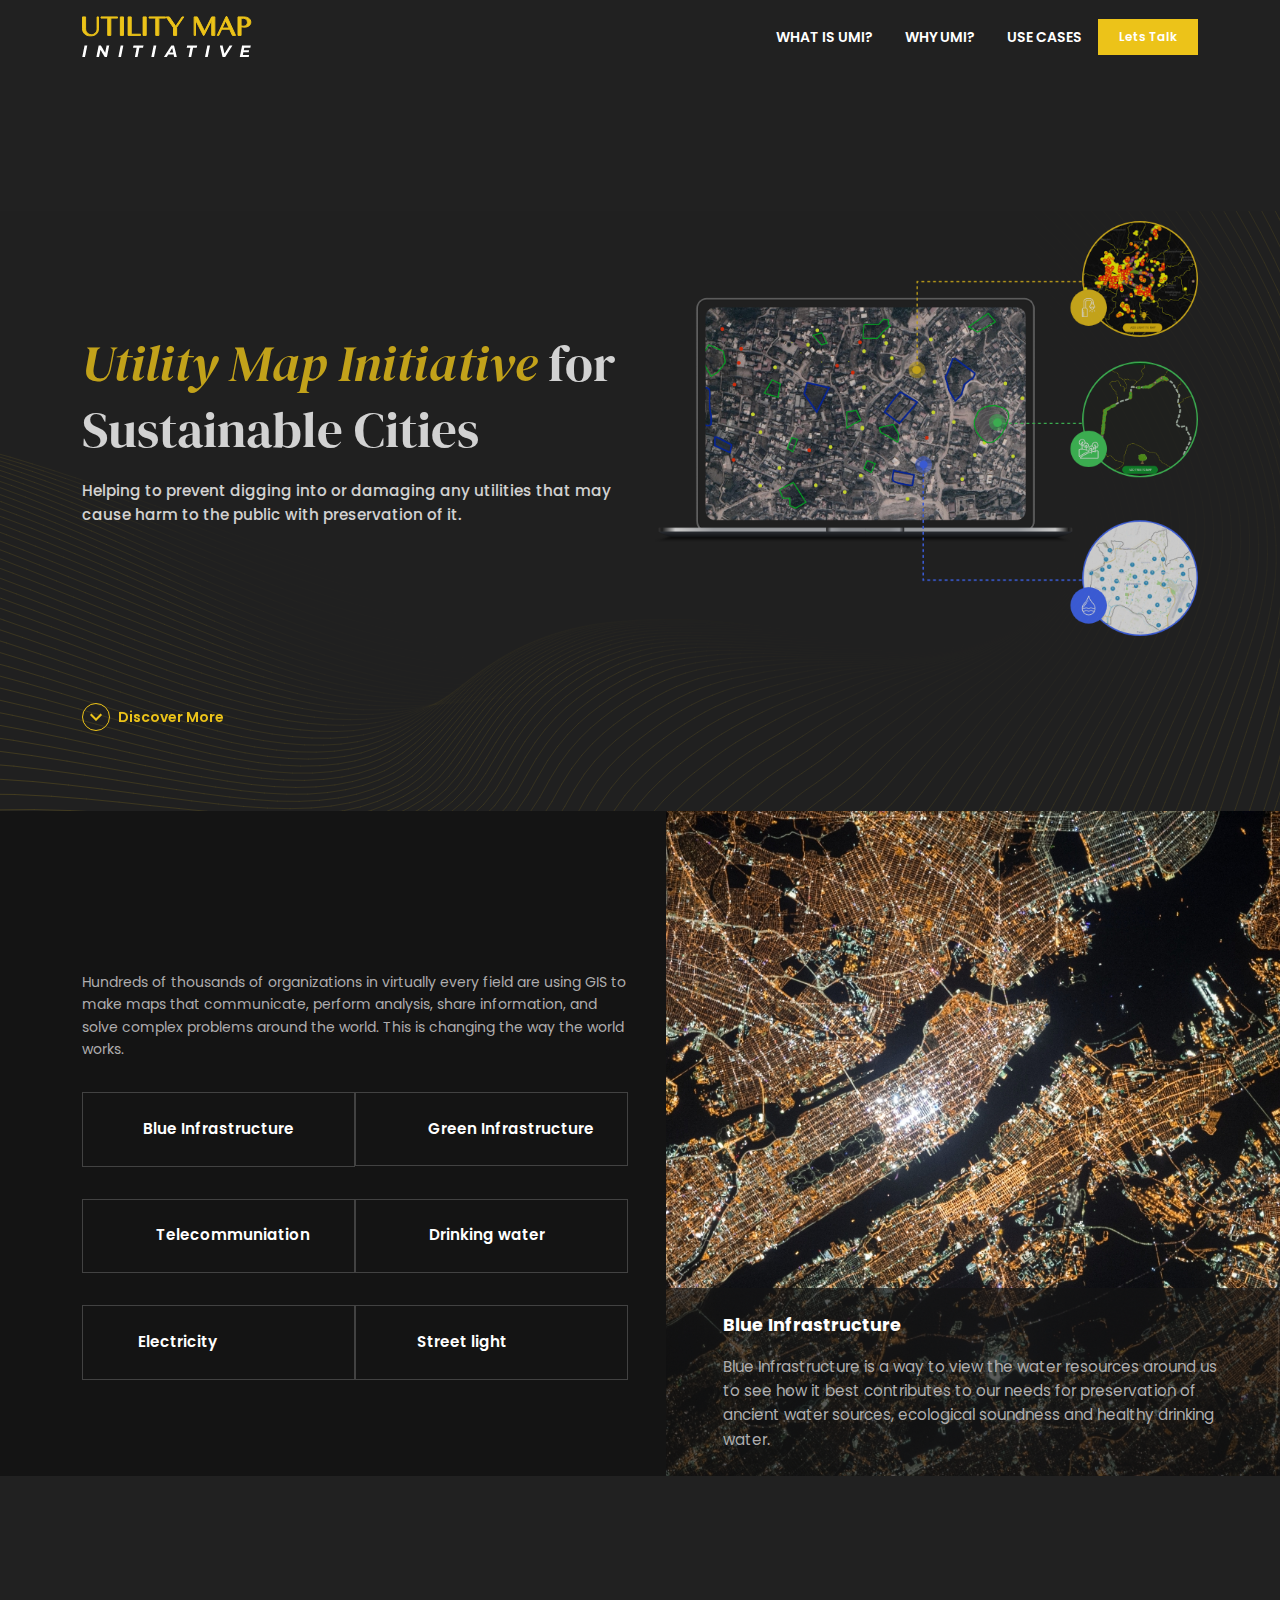
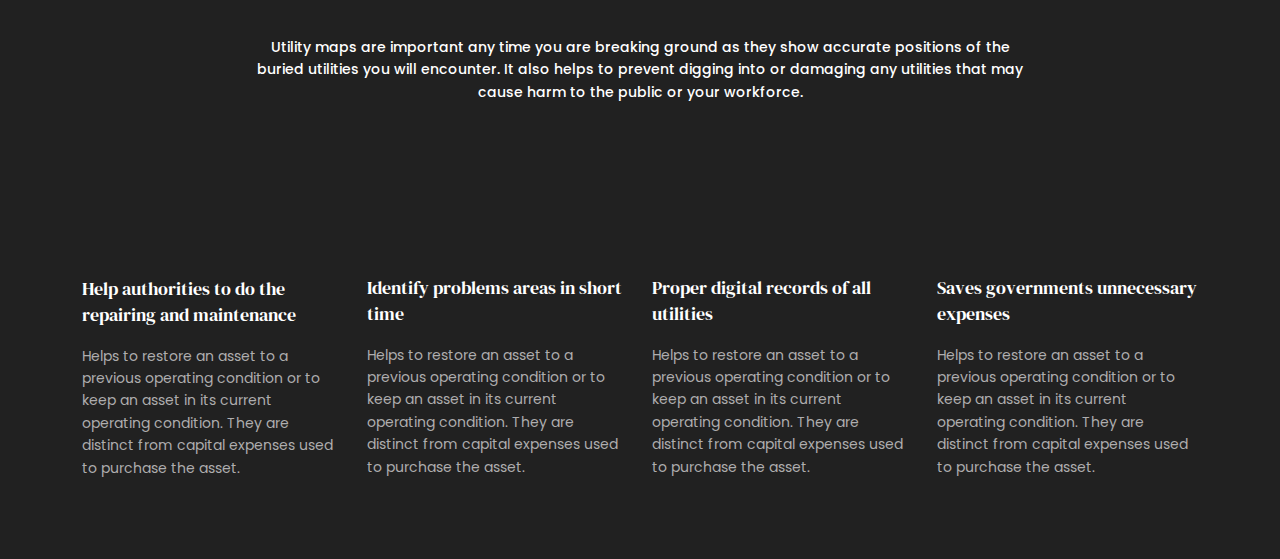
==== index.html @ b9b9dee6 "initial page" ====
<!doctype html>
<html lang="en">

<head>
    <meta charset="utf-8">
    <meta name="viewport" content="width=device-width, initial-scale=1, shrink-to-fit=no">
    <meta name="color-scheme" content="dark light">

    <!-- SOCIAL MEDIA META -->
    <meta property="og:description"
        content="Utility map is a platform for remote supervision and monitoring that helps improve quality and reduce risk on construction, humanitarian, and development projects ">
    <meta property="og:image" content="preview.html">
    <meta property="og:site_name" content="Utility map is a platform for remote supervision and monitoring">
    <meta property="og:title" content="Utility map is a platform for remote supervision and monitoring">
    <meta property="og:type" content="website">
    <meta property="og:url" content="http://utilitymap.com.np">

    <!-- TWITTER META -->
    <meta name="twitter:card" content="summary">
    <meta name="twitter:site" content="@Utility map is a platform for remote supervision and monitoring">
    <meta name="twitter:creator" content="@Utility map is a platform for remote supervision and monitoring">
    <meta name="twitter:title" content="Utility map is a platform for remote supervision and monitoring">
    <meta name="twitter:description" content="Utility map is a platform for remote supervision and monitoring">
    <meta name="twitter:image" content="preview.html">

    <!--title-->
    <title>Utility Map</title>

    <!-- faveicon start   -->
    <link rel="icon" type="image/png" href="img/favicon.png" sizes="32x32">

    <!-- stylesheet start -->
    <link href="https://fonts.googleapis.com/icon?family=Material+Icons" rel="stylesheet">
    <link rel="stylesheet" type="text/css" href="css/aos.css">
    <link rel="stylesheet" type="text/css" href="css/style.css">
</head>

<body class="">
    <header class="site-header">
        <div class="container">
            <div class="header-in">
                <a href="index.html" class="site-logo">
                    <img src="images/logo.png" alt="logo" />
                </a>
                <div class="header-right">
                    <div class="main-navigation">
                        <ul>
                            <li>
                                <a href="#utility-banner">What is UMI?</a>
                            </li>
                            <li>
                                <a href="#whatis-utility">Why UMI?</a>
                            </li>
                            <li>
                                <a href="#">Use Cases</a>
                            </li>
                        </ul>
                    </div>
                    <button class="common-button is-bg" role="button">Lets talk</button>
                </div>
            </div>
        </div>
    </header>
    <main>
        <section class="utility-banner" id="utility-banner">
            <div class="container">
                <div class="banner-wrapper">
                    <div class="row is-flex is-stretch is-align-center banner-inner">
                        <div class="naxa-lg-6">
                            <div class="banner-content">
                                <h1 data-aos="fade-up" data-aos-duration="3000"><span class="is-italic"> Utility Map
                                        Initiative </span>
                                    for Sustainable Cities</h1>
                                <p>Helping to prevent digging into or damaging any utilities that may cause harm to the
                                    public
                                    with preservation of it.</p>

                            </div>
                        </div>
                        <div class="naxa-lg-6">
                            <figure data-aos="fade-down" data-aos-duration="3000">
                                <img src="images/banner.png" alt="" />
                            </figure>
                        </div>
                    </div>
                    <a href="#" class="scroll-link is-flex is-start is-align-center">
                        <i class="material-icons is-flex is-center is-align-center">expand_more</i> <span>discover
                            more</span>
                    </a>
                </div>
                <div class="pattern">
                    <img src="images/patterns.svg" alt="" />
                </div>

            </div>
        </section>
        <section class="whatis-utility is-dark" id="whatis-utility">
            <div class="container">
                <div class="row">
                    <div class="naxa-lg-6">
                        <div class="whatis-content">
                            <div class="is-title mb-15">
                                <h2 data-aos="fade-up" data-aos-duration="3000">What is <span class="is-italic">Utility
                                        Map Initiative?</span></h2>
                            </div>
                            <p class="mb-15">Hundreds of thousands of organizations in virtually every field are using
                                GIS to make
                                maps
                                that communicate, perform analysis, share information, and solve complex problems around
                                the
                                world. This is changing the way the world works.</p>
                            <div class="row no-gutter">
                                <div class="naxa-md-6">
                                    <div class="whatis-summary mt-15">
                                        <a class="summary-card is-flex is-start is-align-center" href="">
                                            <div class="is-icon " data-aos="fade-right" data-aos-duration="1200">
                                                <svg id="_013---Water" data-name="013---Water"
                                                    xmlns="http://www.w3.org/2000/svg" width="28.105" height="40.226"
                                                    viewBox="0 0 28.105 40.226">
                                                    <path id="Shape"
                                                        d="M1.052,32.322a.644.644,0,0,0,.034.076,14.221,14.221,0,0,0,5.145,6.375,14.012,14.012,0,0,0,7.826,2.45h.028a14.012,14.012,0,0,0,7.825-2.449,14.23,14.23,0,0,0,5.124-6.323.659.659,0,0,0,.088-.2,14.179,14.179,0,0,0,.975-6.133.614.614,0,0,0,0-.093,13.841,13.841,0,0,0-.342-2.247,16.928,16.928,0,0,0-4.1-7.111c-.32-.375-.645-.748-.969-1.12a38.574,38.574,0,0,1-4.224-5.483,33.437,33.437,0,0,1-3.406-8.327,1.021,1.021,0,0,0-1.964,0,33.437,33.437,0,0,1-3.4,8.323,38.585,38.585,0,0,1-4.224,5.483q-.487.56-.97,1.121a16.949,16.949,0,0,0-4.1,7.111,13.77,13.77,0,0,0-.343,2.279v.019a14.181,14.181,0,0,0,1,6.246Zm.314-4.992a4.175,4.175,0,0,0,5.77,0,2.846,2.846,0,0,1,4.065,0,4.167,4.167,0,0,0,5.766,0,2.847,2.847,0,0,1,4.065,0,4.168,4.168,0,0,0,5.749.017,12.867,12.867,0,0,1-.872,4.341,2.769,2.769,0,0,1-2,.821,2.82,2.82,0,0,1-2.036-.855,4.167,4.167,0,0,0-5.766,0,2.847,2.847,0,0,1-4.065,0,4.166,4.166,0,0,0-5.766,0,2.847,2.847,0,0,1-4.059.008,12.865,12.865,0,0,1-.862-4.333Zm19.789,10.34a12.659,12.659,0,0,1-7.07,2.212h-.014a12.632,12.632,0,0,1-7.085-2.217A12.828,12.828,0,0,1,3.263,33.74a4.258,4.258,0,0,0,.987.11,4.142,4.142,0,0,0,2.883-1.158,2.846,2.846,0,0,1,4.065,0,4.167,4.167,0,0,0,5.766,0,2.847,2.847,0,0,1,4.065,0,4.142,4.142,0,0,0,2.885,1.158,4.354,4.354,0,0,0,.961-.1,12.84,12.84,0,0,1-3.719,3.923ZM5.509,17.538c.318-.371.641-.741.963-1.112a39.674,39.674,0,0,0,4.368-5.68,33.687,33.687,0,0,0,3.231-7.564A33.7,33.7,0,0,0,17.3,10.747a39.554,39.554,0,0,0,4.367,5.68q.483.555.963,1.112a15.8,15.8,0,0,1,3.813,6.552,12.559,12.559,0,0,1,.268,1.634,7.464,7.464,0,0,0-.773.57,2.849,2.849,0,0,1-4.066,0,4.167,4.167,0,0,0-5.766,0,2.847,2.847,0,0,1-4.065,0,4.166,4.166,0,0,0-5.766,0,2.854,2.854,0,0,1-4.072,0,7.345,7.345,0,0,0-.786-.58,12.508,12.508,0,0,1,.268-1.622,15.881,15.881,0,0,1,3.82-6.554Z"
                                                        transform="translate(-0.02 -0.998)" fill="" />
                                                    <path id="Shape-2" data-name="Shape"
                                                        d="M4.955,31.684a.66.66,0,0,0,.157.019.67.67,0,0,0,.651-.514c.461-1.919,1.538-3.445,3.244-5.43.313-.367.627-.727.949-1.1l.077-.09c.787-.909,1.6-1.85,2.391-2.828a.67.67,0,1,0-1.043-.842C10.6,21.862,9.8,22.794,9.019,23.7l-.076.087c-.324.371-.64.737-.956,1.1-1.838,2.145-3,3.811-3.528,5.992a.67.67,0,0,0,.5.805Z"
                                                        transform="translate(-1.477 -7.473)" fill="" />
                                                    <path id="Shape-3" data-name="Shape"
                                                        d="M17.424,17.968a.67.67,0,0,0,.927-.2q.222-.346.432-.7a.67.67,0,1,0-1.154-.681q-.2.335-.406.658A.67.67,0,0,0,17.424,17.968Z"
                                                        transform="translate(-5.655 -5.956)" fill="" />
                                                </svg>

                                            </div>
                                            <div class="flex-content">
                                                <h5>Blue Infrastructure</h5>
                                            </div>
                                        </a>
                                    </div>
                                </div>
                                <div class="naxa-md-6">
                                    <div class="whatis-summary mt-15">
                                        <a class="summary-card is-flex is-start is-align-center" href="">
                                            <div class="is-icon" data-aos="fade-right" data-aos-duration="1200">
                                                <svg id="_017---Greenbelt" data-name="017---Greenbelt"
                                                    xmlns="http://www.w3.org/2000/svg" width="40.202" height="40.16"
                                                    viewBox="0 0 40.202 40.16">
                                                    <path id="Shape"
                                                        d="M3.179,36.19A63.637,63.637,0,0,1,21.614,25.9a1.34,1.34,0,0,0,.147-2.438,35.738,35.738,0,0,0-5.359-2.11v-3.3a5.359,5.359,0,1,0-2.07-10.477,6.7,6.7,0,1,0-7.308,5.835V19.8a29.093,29.093,0,0,0-4.883.255A1.34,1.34,0,0,0,1,21.4V35.158A1.34,1.34,0,0,0,3.179,36.19ZM19.752,12.744A4.019,4.019,0,0,1,16.4,16.7V15.028l1.815-1.809a.673.673,0,1,0-.951-.951l-.864.871V12.074a.67.67,0,0,0-1.34,0v1.735l-.864-.871a.673.673,0,1,0-.951.951L15.063,15.7v1a4.019,4.019,0,1,1,4.689-3.959ZM2.335,6.715A5.359,5.359,0,1,1,12.812,8.256,5.359,5.359,0,0,0,10.6,11.2a5.064,5.064,0,0,1-2.237.824V8.329L10.18,6.521a.673.673,0,0,0-.951-.951l-.864.871V5.375a.67.67,0,0,0-1.34,0V9.12L6.16,8.249a.673.673,0,0,0-.951.951l1.815,1.809v1.018A5.359,5.359,0,0,1,2.335,6.715Zm6.029,6.7a6.7,6.7,0,0,0,2.01-.529,5.359,5.359,0,0,0,4.689,5.2v2.887a35.5,35.5,0,0,0-6.7-1.105ZM2.335,21.345a28.088,28.088,0,0,1,4.79-.228.67.67,0,0,0,1.105.054,34.164,34.164,0,0,1,6.833,1.159v1.132a.67.67,0,0,0,1.34,0v-.737a35.316,35.316,0,0,1,4.763,1.909A65.032,65.032,0,0,0,2.335,35.158Z"
                                                        transform="translate(-0.987 -0.049)" fill="" />
                                                    <path id="Shape-2" data-name="Shape"
                                                        d="M42.085,15.683a6.7,6.7,0,1,0-13.337.864,5.359,5.359,0,1,0-2.07,10.477v1.9A63.056,63.056,0,0,0,4.2,40.77a1.34,1.34,0,0,0,.851,2.378h35.7a1.34,1.34,0,0,0,1.34-1.34V27.741a1.34,1.34,0,0,0-1.4-1.34,38.8,38.8,0,0,0-4.629.456V22.382a6.7,6.7,0,0,0,6.029-6.7Zm-6.7-5.359A5.359,5.359,0,0,1,36.056,21V19.977l1.815-1.809a.673.673,0,1,0-.951-.951l-.864.871V14.343a.67.67,0,1,0-1.34,0v1.065l-.864-.871a.673.673,0,0,0-.951.951L34.717,17.3v3.691a5.064,5.064,0,0,1-2.237-.824,5.359,5.359,0,0,0-2.211-2.941,5.359,5.359,0,0,1,5.118-6.9ZM23.329,21.712a4.019,4.019,0,1,1,4.689,3.959v-1l1.815-1.809a.673.673,0,1,0-.951-.951l-.864.871V21.042a.67.67,0,0,0-1.34,0v1.065l-.864-.871a.673.673,0,1,0-.951.951L26.678,24v1.675a4.019,4.019,0,0,1-3.349-3.959Zm17.417,6.029V41.808H5.048A61.629,61.629,0,0,1,26.678,30.32v2.11a.67.67,0,1,0,1.34,0v-2.5a64.556,64.556,0,0,1,6.7-1.521v1.34a.67.67,0,1,0,1.34,0V28.223C38.294,27.9,39.935,27.794,40.745,27.741Zm-12.728.8V27.024a5.359,5.359,0,0,0,4.689-5.2,6.7,6.7,0,0,0,2.01.563v4.689A65.957,65.957,0,0,0,28.018,28.545Z"
                                                        transform="translate(-1.884 -2.988)" fill="" />
                                                </svg>

                                            </div>
                                            <div class="flex-content">
                                                <h5>Green Infrastructure</h5>
                                            </div>
                                        </a>
                                    </div>
                                </div>
                                <div class="naxa-md-6">
                                    <div class="whatis-summary mt-15">
                                        <a class="summary-card is-flex is-start is-align-center" href="">
                                            <div class="is-icon" data-aos="fade-right" data-aos-duration="1500">
                                                <svg id="tower" xmlns="http://www.w3.org/2000/svg" width="40.73"
                                                    height="40.739" viewBox="0 0 40.73 40.739">
                                                    <g id="Group_4790" data-name="Group 4790">
                                                        <g id="Group_4789" data-name="Group 4789">
                                                            <path id="Path_5161" data-name="Path 5161"
                                                                d="M35.352,40.381h-1.6L26.16,24a12.219,12.219,0,1,0-11.485,0L7.086,40.381H.731a.679.679,0,1,0,0,1.358H35.352a.679.679,0,0,0,0-1.358Zm-5.472-5.12a17.875,17.875,0,0,0-2.2-1.668h1.427Zm-3.543-7.645,1.931,4.166L22.21,29.3ZM19.6,16.606s.005-.006.007-.009,0-.008,0-.012l.808-1.743.808,1.743s0,.008,0,.012.006.008.009.013L22.5,19.337H18.334Zm-1.9-3.379a2.715,2.715,0,1,1,4.434,2.094l-.487-1.05a1.357,1.357,0,0,0-2.463,0l-.487,1.05A2.728,2.728,0,0,1,17.7,13.227Zm3.991,7.467-1.276.911-1.276-.911Zm1.66.483,1.75,3.775L21.585,22.44Zm-.634-4.6a4.073,4.073,0,1,0-4.6,0l-1.148,2.477a6.788,6.788,0,1,1,6.9,0Zm-5.238,4.6,1.768,1.263-3.517,2.512Zm2.936,2.1,3.991,2.851H16.426Zm2.657,4.209L20.417,28.57,17.76,27.483Zm2.715,4.752H15.045l5.373-2.2ZM9.556,13.227a10.861,10.861,0,1,1,16.033,9.546l-1.144-2.468a8.146,8.146,0,1,0-8.056,0l-1.144,2.468A10.885,10.885,0,0,1,9.556,13.227ZM14.5,27.616,18.624,29.3l-6.057,2.478Zm-2.77,5.977h1.427a17.875,17.875,0,0,0-2.2,1.668ZM8.582,40.381l.7-1.515a.641.641,0,0,0,.118-.092c.042-.052,4.284-5.182,7.621-5.182h6.788c3.336,0,7.578,5.13,7.621,5.182a.641.641,0,0,0,.118.092l.7,1.515Z"
                                                                transform="translate(-0.052 -1)" fill="" />
                                                            <path id="Path_5162" data-name="Path 5162"
                                                                d="M472.1,496.037h-2.037a.679.679,0,0,0,0,1.358H472.1a.679.679,0,0,0,0-1.358Z"
                                                                transform="translate(-432.05 -456.656)" fill="" />
                                                        </g>
                                                    </g>
                                                </svg>

                                            </div>
                                            <div class="flex-content">
                                                <h5>Telecommuniation</h5>
                                            </div>
                                        </a>
                                    </div>
                                </div>
                                <div class="naxa-md-6">
                                    <div class="whatis-summary mt-15">
                                        <a class="summary-card is-flex is-start is-align-center" href="">
                                            <div class="is-icon " data-aos="fade-right" data-aos-duration="1500">
                                                <svg id="Group_4787" data-name="Group 4787"
                                                    xmlns="http://www.w3.org/2000/svg" width="40.738" height="40.729"
                                                    viewBox="0 0 40.738 40.729">
                                                    <g id="Page-1" transform="translate(0 0)">
                                                        <g id="_033---Pump" data-name="033---Pump">
                                                            <path id="Shape"
                                                                d="M42.364,33.432A1.378,1.378,0,0,0,42,34.467l.329,4.036c.343,4.2.343,4.2.512,6.314l.422,5.262a1.348,1.348,0,0,0,1.358,1.251H51.6a1.346,1.346,0,0,0,1.358-1.249l.294-3.641c.358-4.444.679-8.453.969-11.982A1.363,1.363,0,0,0,52.861,33h-9.5a1.358,1.358,0,0,0-.993.432ZM51.6,49.973H44.615l-.422-5.263c-.059-.739-.1-1.222-.136-1.712.176.015.352.029.53.029a6.763,6.763,0,0,0,1.3-.127,9.007,9.007,0,0,0,2.32-.915,5.077,5.077,0,0,1,2.733-.822,3.526,3.526,0,0,1,1.339.432q-.183,2.277-.382,4.737Zm1.264-15.615q-.221,2.707-.47,5.793a4.847,4.847,0,0,0-1.311-.339,6.129,6.129,0,0,0-3.492.961,7.845,7.845,0,0,1-1.969.793,5.28,5.28,0,0,1-1.678.058c-.058-.722-.136-1.694-.263-3.232l-.322-4.033Z"
                                                                transform="translate(-13.484 -10.602)" fill="" />
                                                            <path id="Shape-2" data-name="Shape"
                                                                d="M2.056,10.866A12.316,12.316,0,0,0,9.09,9.073c.606-.407,1.169-.864,1.629-1.233a15.28,15.28,0,0,1,1.6-1.2,6.626,6.626,0,0,1,1.26-.6V8.829H11.541A2.037,2.037,0,0,0,9.5,10.866V16.3a2.037,2.037,0,0,0,2.037,2.037V33.27h-.679A4.758,4.758,0,0,0,6.11,38.022V38.7a2.037,2.037,0,0,0,2.037,2.037H24.441A2.037,2.037,0,0,0,26.478,38.7v-.679a4.758,4.758,0,0,0-4.752-4.752h-.679V18.334a2.027,2.027,0,0,0,1.507-.679H31.23v1.358a2.037,2.037,0,0,0,2.037,2.037h3.395A2.037,2.037,0,0,0,38.7,19.013v-.679a8.156,8.156,0,0,0-8.147-8.147H22.958a2.037,2.037,0,0,0-1.912-1.358H19.01V5.413a3.36,3.36,0,0,0,.651-1.744c0-.016.013-.028.015-.044a1.67,1.67,0,0,0,.013-.212V3.384a1.356,1.356,0,0,0-.007-.149.594.594,0,0,0-.02-.1A3.374,3.374,0,0,0,13.28,1.874a11.154,11.154,0,0,0-3.118,1.312,19.445,19.445,0,0,0-2.016,1.49c-.475.383-.9.724-1.339,1.024A8.764,8.764,0,0,1,2.017,6.792a2.037,2.037,0,1,0,.039,4.073ZM25.12,38.022V38.7a.679.679,0,0,1-.679.679H8.147a.679.679,0,0,1-.679-.679v-.679a3.4,3.4,0,0,1,3.395-3.395H21.725A3.4,3.4,0,0,1,25.12,38.022ZM19.688,33.27H12.9V18.334h6.789ZM37.34,18.334v.679a.679.679,0,0,1-.679.679H33.267a.679.679,0,0,1-.679-.679V17.655A1.358,1.358,0,0,0,31.23,16.3H23.083V11.544h7.468A6.8,6.8,0,0,1,37.34,18.334ZM21.725,10.866V16.3a.679.679,0,0,1-.679.679h-9.5a.679.679,0,0,1-.679-.679V10.866a.679.679,0,0,1,.679-.679h9.5A.679.679,0,0,1,21.725,10.866ZM14.936,8.829V6.5a3.346,3.346,0,0,0,2.716,0V8.829Zm1.358-7.468a2.037,2.037,0,0,1,2.037,2.022v.026a2.037,2.037,0,1,1-2.037-2.048ZM1.552,8.354a.67.67,0,0,1,.479-.2A10,10,0,0,0,7.572,6.823c.484-.329.934-.69,1.479-1.132a17.909,17.909,0,0,1,1.825-1.351A9.532,9.532,0,0,1,12.9,3.4a3.378,3.378,0,0,0,.278,1.339,8,8,0,0,0-1.58.752,16.3,16.3,0,0,0-1.739,1.3c-.454.368-.97.784-1.529,1.161a11.065,11.065,0,0,1-6.293,1.56.679.679,0,0,1-.485-1.154Z"
                                                                transform="translate(0 -0.009)" fill="" />
                                                            <path id="Shape-3" data-name="Shape"
                                                                d="M21.679,31.716a.679.679,0,0,0,.679-.679V29.679a.679.679,0,0,0-1.358,0v1.358A.679.679,0,0,0,21.679,31.716Z"
                                                                transform="translate(-6.743 -9.318)" fill="" />
                                                            <path id="Shape-4" data-name="Shape"
                                                                d="M21.679,43.147a.679.679,0,0,0,.679-.679V35.679a.679.679,0,0,0-1.358,0v6.789A.679.679,0,0,0,21.679,43.147Z"
                                                                transform="translate(-6.743 -11.244)" fill="" />
                                                        </g>
                                                    </g>
                                                </svg>

                                            </div>
                                            <div class="flex-content">
                                                <h5>Drinking water</h5>
                                            </div>
                                        </a>
                                    </div>
                                </div>
                                <div class="naxa-md-6">
                                    <div class="whatis-summary mt-15">
                                        <a class="summary-card is-flex is-start is-align-center" href="">
                                            <div class="is-icon " data-aos="fade-right" data-aos-duration="2000">
                                                <svg id="flash_1_" data-name="flash (1)"
                                                    xmlns="http://www.w3.org/2000/svg" width="22.913" height="40.364"
                                                    viewBox="0 0 22.913 40.364">
                                                    <g id="Group_4788" data-name="Group 4788">
                                                        <path id="Path_5160" data-name="Path 5160"
                                                            d="M133.521,13.858a.647.647,0,0,0-.605-.4h-7.938l7.871-12.446a.611.611,0,0,0,0-.673A.707.707,0,0,0,132.243,0H121.479a.707.707,0,0,0-.605.336L110.783,20.519a.611.611,0,0,0,0,.673.8.8,0,0,0,.605.336h6.929L110.783,39.49a.671.671,0,0,0,.269.807.5.5,0,0,0,.336.067.764.764,0,0,0,.538-.2L133.454,14.6A.722.722,0,0,0,133.521,13.858Zm-19.778,22,6.189-14.8a.654.654,0,0,0-.067-.605.83.83,0,0,0-.538-.269h-6.862l9.418-18.837h9.149l-7.938,12.446a.611.611,0,0,0,0,.673.707.707,0,0,0,.605.336h7.8Z"
                                                            transform="translate(-110.682)" fill="" />
                                                    </g>
                                                </svg>

                                            </div>
                                            <div class="flex-content">
                                                <h5>Electricity</h5>
                                            </div>
                                        </a>
                                    </div>
                                </div>
                                <div class="naxa-md-6">
                                    <div class="whatis-summary mt-15">
                                        <a class="summary-card is-flex is-start is-align-center" href="">
                                            <div class="is-icon" data-aos="fade-right" data-aos-duration="2000">
                                                <svg id="Group_4784" data-name="Group 4784"
                                                    xmlns="http://www.w3.org/2000/svg" width="29.219" height="40.77"
                                                    viewBox="0 0 29.219 40.77">
                                                    <g id="street-light">
                                                        <path id="Path_5148" data-name="Path 5148"
                                                            d="M29.12,19.38a.678.678,0,0,0,.025-.664l-3.326-6.468c0-.006,0-.011,0-.017V9.513A2.026,2.026,0,0,0,25.142,8v-.53A7.483,7.483,0,0,0,17.668,0H10.873A7.483,7.483,0,0,0,3.4,7.475V20.446A4.08,4.08,0,0,0,0,24.462V40.091a.68.68,0,0,0,.68.68H11.552a.68.68,0,0,0,.68-.68V24.462a4.08,4.08,0,0,0-3.4-4.016V7.475a2.041,2.041,0,0,1,2.039-2.039h6.795a2.041,2.041,0,0,1,2.038,2.039V8a2.026,2.026,0,0,0-.679,1.508v2.718c0,.006,0,.011,0,.017L15.7,18.716a.679.679,0,0,0,.6.99h2.038v1.359a3.4,3.4,0,0,0,3.4,3.4H23.1a3.4,3.4,0,0,0,3.4-3.4V19.705h2.038a.68.68,0,0,0,.58-.326ZM20.386,9.513a.68.68,0,0,1,.68-.679h2.718a.68.68,0,0,1,.679.679v2.039H20.386ZM10.873,24.462V39.411h-6.8V29.219a.679.679,0,1,0-1.359,0V39.411H1.359V24.462a2.721,2.721,0,0,1,2.718-2.718H8.154A2.721,2.721,0,0,1,10.873,24.462ZM17.668,4.077H10.873a3.4,3.4,0,0,0-3.4,3.4V20.385H4.757V7.475a6.122,6.122,0,0,1,6.116-6.116h6.795a6.122,6.122,0,0,1,6.116,6.116H21.065a3.4,3.4,0,0,0-3.4-3.4Zm7.475,16.988A2.041,2.041,0,0,1,23.1,23.1H21.744a2.041,2.041,0,0,1-2.039-2.038V19.705h5.436Zm.679-2.718h-8.4l2.8-5.436H24.63l2.8,5.436Zm0,0"
                                                            transform="translate(0 0)" fill="" />
                                                        <path id="Path_5149" data-name="Path 5149"
                                                            d="M34.812,315.734a.679.679,0,0,0-.68.679v.68a.679.679,0,0,0,1.359,0v-.68A.679.679,0,0,0,34.812,315.734Zm0,0"
                                                            transform="translate(-31.415 -290.592)" fill="" />
                                                        <path id="Path_5150" data-name="Path 5150"
                                                            d="M274.426,336.2V333.48a.68.68,0,0,0-1.359,0V336.2a.68.68,0,1,0,1.359,0Zm0,0"
                                                            transform="translate(-251.322 -306.3)" fill="" />
                                                        <path id="Path_5151" data-name="Path 5151"
                                                            d="M205.477,322.794a.679.679,0,0,0,.589-.34l1.359-2.354a.68.68,0,0,0-1.177-.679l-1.359,2.353a.68.68,0,0,0,.588,1.019Zm0,0"
                                                            transform="translate(-188.491 -293.673)" fill="" />
                                                        <path id="Path_5152" data-name="Path 5152"
                                                            d="M324.6,319.17a.679.679,0,0,0-.249.928l1.359,2.354a.68.68,0,1,0,1.177-.68l-1.359-2.353a.679.679,0,0,0-.928-.249Zm0,0"
                                                            transform="translate(-298.443 -293.67)" fill="" />
                                                    </g>
                                                </svg>

                                            </div>
                                            <div class="flex-content">
                                                <h5>Street light</h5>
                                            </div>
                                        </a>
                                    </div>
                                </div>
                            </div>
                        </div>
                    </div>
                    <div class="naxa-lg-6">
                        <div class="whatis-figure-mobile">
                            <figure>
                                <img src="images/whatis-banner.jpg" alt="" />
                                <figcaption>
                                    <h4 class="mb-15 ">Blue Infrastructure</h4>
                                    <p>Blue Infrastructure is a way to view the water resources around us to see how it
                                        best
                                        contributes
                                        to our needs for preservation of ancient water sources, ecological soundness and
                                        healthy
                                        drinking water.</p>
                                </figcaption>
                            </figure>

                        </div>
                    </div>
                </div>
            </div>
            <div class="whatis-figure ">
                <img src="images/whatis-banner.jpg" alt="" />
                <figcaption>
                    <div class="ficaption-inner">
                        <h4 class="mb-15 ">Blue Infrastructure</h4>
                        <p>Blue Infrastructure is a way to view the water resources around us to see how it best
                            contributes
                            to our needs for preservation of ancient water sources, ecological soundness and healthy
                            drinking water.</p>
                    </div>
                </figcaption>
            </div>
        </section>
        <section class="feature">
            <div class="container">
                <div class="is-title is-center ">
                    <h2 class="mb-15" data-aos="fade-up" data-aos-duration="2000"> Why <span class="is-italic">Utility
                            Map Initiative?</span></h2>
                    <p>Utility maps are important any time you are breaking ground as they show accurate positions of
                        the buried utilities you will encounter. It also helps to prevent digging into or damaging any
                        utilities that may cause harm to the public or your workforce.</p>
                </div>
                <div class="row">
                    <div class="naxa-xl-3 naxal-md-6">
                        <div class="feature-card mt-15">
                            <figure>
                                <img src="images/technology.png" alt="" data-aos="fade-up" data-aos-duration="1200" />
                            </figure>
                            <div class="feature-content mt-30">
                                <h4 class="mb-15">Help authorities to do the repairing and maintenance</h4>
                                <p>Helps to restore an asset to a previous operating condition or to keep an asset in
                                    its current operating condition. They are distinct from capital expenses used to
                                    purchase the asset.</p>
                            </div>
                        </div>
                    </div>
                    <div class="naxa-xl-3 naxal-md-6">
                        <div class="feature-card mt-15">
                            <figure>
                                <img src="images/identify.png" alt="" data-aos="fade-up" data-aos-duration="1500" />
                            </figure>
                            <div class="feature-content mt-30">
                                <h4 class="mb-15">Identify problems areas in short time</h4>
                                <p>Helps to restore an asset to a previous operating condition or to keep an asset in
                                    its current operating condition. They are distinct from capital expenses used to
                                    purchase the asset.</p>
                            </div>
                        </div>
                    </div>
                    <div class="naxa-xl-3 naxal-md-6">
                        <div class="feature-card mt-15">
                            <figure>
                                <img src="images/laptop.png" alt="" data-aos="fade-up" data-aos-duration="1800" />
                            </figure>
                            <div class="feature-content mt-30">
                                <h4 class="mb-15">Proper digital records of all
                                    utilities</h4>
                                <p>Helps to restore an asset to a previous operating condition or to keep an asset in
                                    its current operating condition. They are distinct from capital expenses used to
                                    purchase the asset.</p>
                            </div>
                        </div>
                    </div>
                    <div class="naxa-xl-3 naxal-md-6">
                        <div class="feature-card mt-15">
                            <figure>
                                <img src="images/save.png" alt="" data-aos="fade-up" data-aos-duration="2100" />
                            </figure>
                            <div class="feature-content mt-30">
                                <h4 class="mb-15">Saves governments unnecessary expenses</h4>
                                <p>Helps to restore an asset to a previous operating condition or to keep an asset in
                                    its current operating condition. They are distinct from capital expenses used to
                                    purchase the asset.</p>
                            </div>
                        </div>
                    </div>
                </div>
            </div>
        </section>
    </main>
    <footer class="site-footer">

    </footer>



    <!-- Jquery Core Js -->
    <script src="js/jquery.min.js"></script>
    <script src="js/aos.js"></script>
    <script src="js/utility-map.js"></script>
</body>

</html>
---- css/style.css ----
/*
Template Name: Geodetic Portal;
Template URI:
Author: Prem Prasad Khanal
Author URI: http://premkhanal.com.np/
Description: Geodetic Portal is the first humanitarian digital platform designed for project monitoring and infrastructure quality assurance. 
Version: 1.0.0
Primary use: Monitoring system
*/
 /**
* DARK MODE MIXIN
* 
* A little wrapper that lets you define your dark mode custom 
* properties in a way that supports the theme toggle web component
*/
@import url("https://fonts.googleapis.com/css2?family=DM+Serif+Display:ital@0;1&family=Poppins:ital,wght@0,300;0,400;0,500;0,600;0,700;0,800;1,300;1,400;1,500;1,600;1,700;1,800&display=swap");
@-webkit-keyframes rotate3d {
  0% {
    -webkit-transform: rotateY(0deg);
    transform: rotateY(0deg); }
  100% {
    -webkit-transform: rotateY(360deg);
    transform: rotateY(360deg); } }
@keyframes rotate3d {
  0% {
    -webkit-transform: rotateY(0deg);
    transform: rotateY(0deg); }
  100% {
    -webkit-transform: rotateY(360deg);
    transform: rotateY(360deg); } }
@-webkit-keyframes scrollDown {
  0% {
    -webkit-transform: translateY(-20px);
    opacity: 0; }
  50% {
    opacity: 1; }
  100% {
    -webkit-transform: translateY(0);
    opacity: 0; } }
@keyframes scrollDown {
  0% {
    transform: translateY(-20px);
    opacity: 0; }
  50% {
    opacity: 1; }
  100% {
    transform: translateY(0);
    opacity: 0; } }
@keyframes scrollup {
  0% {
    transform: translateY(0);
    opacity: 0; }
  50% {
    opacity: 1; }
  100% {
    transform: translateY(-20px);
    opacity: 0; } }
@-webkit-keyframes shooting {
  from {
    right: -100px; }
  to {
    right: calc( 100% + 100px ); } }
@keyframes shooting {
  from {
    right: -100px; }
  to {
    right: calc( 100% + 100px ); } }
@keyframes shooting1 {
  0% {
    transform: translate(0px, 0px) rotate(0deg);
    opacity: 1; }
  20% {
    transform: translate(-50px, 50px) rotate(-20deg);
    opacity: 0.8; }
  40% {
    transform: translate(-150px, 150px) rotate(-30deg);
    opacity: 0.5; }
  60% {
    transform: translate(-250px, 250px) rotate(-30deg);
    opacity: 0.3; }
  80% {
    transform: translate(-350px, 350px) rotate(-30deg);
    opacity: 0.2; }
  100% {
    transform: translate(-500px, 500px) rotate(-30deg);
    opacity: 0; } }
@-webkit-keyframes jump {
  0% {
    -webkit-transform: translate3d(0, 0, 0);
    transform: translate3d(0, 0, 0); }
  40% {
    -webkit-transform: translate3d(0, 50%, 0);
    transform: translate3d(0, 50%, 0); }
  100% {
    -webkit-transform: translate3d(0, 0, 0);
    transform: translate3d(0, 0, 0); } }
@keyframes jump {
  0% {
    -webkit-transform: translate3d(0, 0, 0);
    transform: translate3d(0, 0, 0); }
  40% {
    -webkit-transform: translate3d(0, 50%, 0);
    transform: translate3d(0, 50%, 0); }
  100% {
    -webkit-transform: translate3d(0, 0, 0);
    transform: translate3d(0, 0, 0); } }
@-webkit-keyframes rotated {
  0% {
    -webkit-transform: rotate(0);
    transform: rotate(0); }
  100% {
    -webkit-transform: rotate(360deg);
    transform: rotate(360deg); } }
@keyframes rotated {
  0% {
    -webkit-transform: rotate(0);
    transform: rotate(0); }
  100% {
    -webkit-transform: rotate(360deg);
    transform: rotate(360deg); } }
@-webkit-keyframes rotatedHalf {
  0% {
    -webkit-transform: rotate(0);
    transform: rotate(0); }
  50% {
    -webkit-transform: rotate(90deg);
    transform: rotate(90deg); }
  100% {
    -webkit-transform: rotate(0);
    transform: rotate(0); } }
@keyframes rotatedHalf {
  0% {
    -webkit-transform: rotate(0);
    transform: rotate(0); }
  50% {
    -webkit-transform: rotate(90deg);
    transform: rotate(90deg); }
  100% {
    -webkit-transform: rotate(0);
    transform: rotate(0); } }
@-webkit-keyframes rotatedHalfTwo {
  0% {
    -webkit-transform: rotate(-90deg);
    transform: rotate(-90deg); }
  100% {
    -webkit-transform: rotate(90deg);
    transform: rotate(90deg); } }
@keyframes rotatedHalfTwo {
  0% {
    -webkit-transform: rotate(-90deg);
    transform: rotate(-90deg); }
  100% {
    -webkit-transform: rotate(90deg);
    transform: rotate(90deg); } }
@-webkit-keyframes scale-upOne {
  0% {
    -webkit-transform: scale(1);
    transform: scale(1); }
  100% {
    -webkit-transform: scale(0.2);
    transform: scale(0.2); } }
@keyframes scale-upOne {
  0% {
    -webkit-transform: scale(1);
    transform: scale(1); }
  100% {
    -webkit-transform: scale(0.2);
    transform: scale(0.2); } }
@-webkit-keyframes scale-right {
  0% {
    -webkit-transform: translateX(-50%);
    transform: translateX(-50%); }
  50% {
    -webkit-transform: translateX(50%);
    transform: translateX(50%); }
  100% {
    -webkit-transform: translateX(-50%);
    transform: translateX(-50%); } }
@keyframes scale-right {
  0% {
    -webkit-transform: translateX(-50%);
    transform: translateX(-50%); }
  50% {
    -webkit-transform: translateX(50%);
    transform: translateX(50%); }
  100% {
    -webkit-transform: translateX(-50%);
    transform: translateX(-50%); } }
@-webkit-keyframes fade-in {
  0% {
    opacity: 0.2; }
  40% {
    opacity: 1; }
  100% {
    opacity: 0.2; } }
@keyframes fade-in {
  0% {
    opacity: 0.5; }
  40% {
    opacity: 1; }
  100% {
    opacity: 0.5; } }
@keyframes hvr-ripple-out {
  0% {
    top: 0px;
    right: 0px;
    bottom: 0px;
    left: 0px;
    opacity: 1; }
  100% {
    top: -6px;
    right: -6px;
    bottom: -6px;
    left: -6px;
    opacity: 0; } }
@keyframes hvr-ripple-out-two {
  0% {
    top: 0;
    right: 0;
    bottom: 0;
    left: 0;
    opacity: 1; }
  100% {
    top: -12px;
    right: -12px;
    bottom: -12px;
    left: -12px;
    opacity: 0; } }
@-webkit-keyframes scale-up-one {
  0% {
    -webkit-transform: scale(1);
    transform: scale(1); }
  40% {
    -webkit-transform: scale(0.5);
    transform: scale(0.5); }
  100% {
    -webkit-transform: scale(1);
    transform: scale(1); } }
@keyframes scale-up-one {
  0% {
    -webkit-transform: scale(1);
    transform: scale(1); }
  40% {
    -webkit-transform: scale(0.5);
    transform: scale(0.5); }
  100% {
    -webkit-transform: scale(1);
    transform: scale(1); } }
@-webkit-keyframes scale-up-two {
  0% {
    -webkit-transform: scale(0.5);
    transform: scale(0.5); }
  40% {
    -webkit-transform: scale(0.8);
    transform: scale(0.8); }
  100% {
    -webkit-transform: scale(0.5);
    transform: scale(0.5); } }
@keyframes scale-up-two {
  0% {
    -webkit-transform: scale(0.5);
    transform: scale(0.5); }
  40% {
    -webkit-transform: scale(0.8);
    transform: scale(0.8); }
  100% {
    -webkit-transform: scale(0.5);
    transform: scale(0.5); } }
@-webkit-keyframes scale-up-three {
  0% {
    -webkit-transform: scale(0.7);
    transform: scale(0.7); }
  40% {
    -webkit-transform: scale(0.4);
    transform: scale(0.4); }
  100% {
    -webkit-transform: scale(0.7);
    transform: scale(0.7); } }
@keyframes scale-up-three {
  0% {
    -webkit-transform: scale(0.7);
    transform: scale(0.7); }
  40% {
    -webkit-transform: scale(0.4);
    transform: scale(0.4); }
  100% {
    -webkit-transform: scale(0.7);
    transform: scale(0.7); } }
@keyframes animationFramesOne {
  0% {
    transform: translate(0px, 0px) rotate(0deg); }
  20% {
    transform: translate(73px, -1px) rotate(36deg); }
  40% {
    transform: translate(141px, 72px) rotate(72deg); }
  60% {
    transform: translate(83px, 122px) rotate(108deg); }
  80% {
    transform: translate(-40px, 72px) rotate(144deg); }
  100% {
    transform: translate(0px, 0px) rotate(0deg); } }
@-webkit-keyframes animationFramesOne {
  0% {
    -webkit-transform: translate(0px, 0px) rotate(0deg); }
  20% {
    -webkit-transform: translate(73px, -1px) rotate(36deg); }
  40% {
    -webkit-transform: translate(141px, 72px) rotate(72deg); }
  60% {
    -webkit-transform: translate(83px, 122px) rotate(108deg); }
  80% {
    -webkit-transform: translate(-40px, 72px) rotate(144deg); }
  100% {
    -webkit-transform: translate(0px, 0px) rotate(0deg); } }
@keyframes animationFramesTwo {
  0% {
    transform: translate(0px, 0px) rotate(0deg) scale(1); }
  20% {
    transform: translate(73px, -1px) rotate(36deg) scale(0.9); }
  40% {
    transform: translate(141px, 72px) rotate(72deg) scale(1); }
  60% {
    transform: translate(83px, 122px) rotate(108deg) scale(1.2); }
  80% {
    transform: translate(-40px, 72px) rotate(144deg) scale(1.1); }
  100% {
    transform: translate(0px, 0px) rotate(0deg) scale(1); } }
@-webkit-keyframes animationFramesTwo {
  0% {
    -webkit-transform: translate(0px, 0px) rotate(0deg) scale(1); }
  20% {
    -webkit-transform: translate(73px, -1px) rotate(36deg) scale(0.9); }
  40% {
    -webkit-transform: translate(141px, 72px) rotate(72deg) scale(1); }
  60% {
    -webkit-transform: translate(83px, 122px) rotate(108deg) scale(1.2); }
  80% {
    -webkit-transform: translate(-40px, 72px) rotate(144deg) scale(1.1); }
  100% {
    -webkit-transform: translate(0px, 0px) rotate(0deg) scale(1); } }
@keyframes animationFramesThree {
  0% {
    transform: translate(165px, -179px); }
  100% {
    transform: translate(-346px, 617px); } }
@-webkit-keyframes animationFramesThree {
  0% {
    -webkit-transform: translate(165px, -179px); }
  100% {
    -webkit-transform: translate(-346px, 617px); } }
@keyframes animationFramesFour {
  0% {
    transform: translate(-300px, 151px) rotate(0deg); }
  100% {
    transform: translate(251px, -200px) rotate(180deg); } }
@-webkit-keyframes animationFramesFour {
  0% {
    -webkit-transform: translate(-300px, 151px) rotate(0deg); }
  100% {
    -webkit-transform: translate(251px, -200px) rotate(180deg); } }
@keyframes animationFramesFive {
  0% {
    transform: translate(61px, -99px) rotate(0deg); }
  21% {
    transform: translate(4px, -190px) rotate(38deg); }
  41% {
    transform: translate(-139px, -200px) rotate(74deg); }
  60% {
    transform: translate(-263px, -164px) rotate(108deg); }
  80% {
    transform: translate(-195px, -49px) rotate(144deg); }
  100% {
    transform: translate(-1px, 0px) rotate(180deg); } }
@-webkit-keyframes animationFramesFive {
  0% {
    -webkit-transform: translate(61px, -99px) rotate(0deg); }
  21% {
    -webkit-transform: translate(4px, -190px) rotate(38deg); }
  41% {
    -webkit-transform: translate(-139px, -200px) rotate(74deg); }
  60% {
    -webkit-transform: translate(-263px, -164px) rotate(108deg); }
  80% {
    -webkit-transform: translate(-195px, -49px) rotate(144deg); }
  100% {
    -webkit-transform: translate(-1px, 0px) rotate(180deg); } }
@keyframes gradientBG {
  0% {
    background-position: 0 0; }
  50% {
    background-position: 300% 0; }
  100% {
    background-position: 0 0; } }
@-webkit-keyframes gradientBG {
  0% {
    background-position: 0 0; }
  50% {
    background-position: 300% 0; }
  100% {
    background-position: 0 0; } }
@keyframes imageBgAnim {
  0% {
    background-position: 0 0; }
  50% {
    background-position: 120% 0; }
  100% {
    background-position: 0 0; } }
@-webkit-keyframes gradientBG {
  0% {
    background-position: 0 0; }
  50% {
    background-position: 120% 0; }
  100% {
    background-position: 0 0; } }
.container,
.container-fluid,
.container-xxl,
.container-xl,
.container-lg,
.container-md,
.container-sm,
.xs-view,
.md-view,
.xl-view {
  width: 100%;
  padding-right: var(--bs-gutter-x, 0.75rem);
  padding-left: var(--bs-gutter-x, 0.75rem);
  margin-right: auto;
  margin-left: auto; }

@media (min-width: 576px) {
  .sm-view {
    max-width: 540px; }

  .xs-view {
    max-width: 444px; }

  .xl-view {
    max-width: 1024px; }

  .container-sm,
  .container {
    max-width: 540px; } }
@media (min-width: 768px) {
  .container-md,
  .container-sm,
  .container,
  .md-view {
    max-width: 720px; } }
@media (min-width: 992px) {
  .container-lg,
  .container-md,
  .container-sm,
  .container {
    max-width: 960px; } }
@media (min-width: 1200px) {
  .container-xl,
  .container-lg,
  .container-md,
  .container-sm,
  .container {
    max-width: 1140px; } }
@media (min-width: 1400px) {
  .container-xxl,
  .container-xl,
  .container-lg,
  .container-md,
  .container-sm,
  .container {
    max-width: 1140px; } }
.row {
  --bs-gutter-x: 1.5rem;
  --bs-gutter-y: 0;
  display: flex;
  flex-wrap: wrap;
  margin-top: calc(var(--bs-gutter-y) * -1);
  margin-right: calc(var(--bs-gutter-x) / -2);
  margin-left: calc(var(--bs-gutter-x) / -2); }
  .row.no-gutter {
    margin: 0; }
    .row.no-gutter [class*=naxa] {
      padding: 0; }

.row > * {
  box-sizing: border-box;
  flex-shrink: 0;
  width: 100%;
  max-width: 100%;
  padding-right: calc(var(--bs-gutter-x) / 2);
  padding-left: calc(var(--bs-gutter-x) / 2);
  margin-top: var(--bs-gutter-y); }

.naxa {
  flex: 1 0 0%; }

.row-naxas-auto > * {
  flex: 0 0 auto;
  width: auto; }

.row-naxas-1 > * {
  flex: 0 0 auto;
  width: 100%; }

.row-naxas-2 > * {
  flex: 0 0 auto;
  width: 50%; }

.row-naxas-3 > * {
  flex: 0 0 auto;
  width: 33.3333333333%; }

.row-naxas-4 > * {
  flex: 0 0 auto;
  width: 25%; }

.row-naxas-5 > * {
  flex: 0 0 auto;
  width: 20%; }

.row-naxas-6 > * {
  flex: 0 0 auto;
  width: 16.6666666667%; }

.naxa-auto {
  flex: 0 0 auto;
  width: auto; }

.naxa-1 {
  flex: 0 0 auto;
  width: 8.3333333333%; }

.naxa-2 {
  flex: 0 0 auto;
  width: 16.6666666667%; }

.naxa-3 {
  flex: 0 0 auto;
  width: 25%; }

.naxa-4 {
  flex: 0 0 auto;
  width: 33.3333333333%; }

.naxa-5 {
  flex: 0 0 auto;
  width: 41.6666666667%; }

.naxa-6 {
  flex: 0 0 auto;
  width: 50%; }

.naxa-7 {
  flex: 0 0 auto;
  width: 58.3333333333%; }

.naxa-8 {
  flex: 0 0 auto;
  width: 66.6666666667%; }

.naxa-9 {
  flex: 0 0 auto;
  width: 75%; }

.naxa-10 {
  flex: 0 0 auto;
  width: 83.3333333333%; }

.naxa-11 {
  flex: 0 0 auto;
  width: 91.6666666667%; }

.naxa-12 {
  flex: 0 0 auto;
  width: 100%; }

.offset-1 {
  margin-left: 8.3333333333%; }

.offset-2 {
  margin-left: 16.6666666667%; }

.offset-3 {
  margin-left: 25%; }

.offset-4 {
  margin-left: 33.3333333333%; }

.offset-5 {
  margin-left: 41.6666666667%; }

.offset-6 {
  margin-left: 50%; }

.offset-7 {
  margin-left: 58.3333333333%; }

.offset-8 {
  margin-left: 66.6666666667%; }

.offset-9 {
  margin-left: 75%; }

.offset-10 {
  margin-left: 83.3333333333%; }

.offset-11 {
  margin-left: 91.6666666667%; }

.g-0,
.gx-0 {
  --bs-gutter-x: 0; }

.g-0,
.gy-0 {
  --bs-gutter-y: 0; }

.g-1,
.gx-1 {
  --bs-gutter-x: 0.25rem; }

.g-1,
.gy-1 {
  --bs-gutter-y: 0.25rem; }

.g-2,
.gx-2 {
  --bs-gutter-x: 0.5rem; }

.g-2,
.gy-2 {
  --bs-gutter-y: 0.5rem; }

.g-3,
.gx-3 {
  --bs-gutter-x: 1rem; }

.g-3,
.gy-3 {
  --bs-gutter-y: 1rem; }

.g-4,
.gx-4 {
  --bs-gutter-x: 1.5rem; }

.g-4,
.gy-4 {
  --bs-gutter-y: 1.5rem; }

.g-5,
.gx-5 {
  --bs-gutter-x: 3rem; }

.g-5,
.gy-5 {
  --bs-gutter-y: 3rem; }

@media (min-width: 576px) {
  .naxa-sm {
    flex: 1 0 0%; }

  .row-naxas-sm-auto > * {
    flex: 0 0 auto;
    width: auto; }

  .row-naxas-sm-1 > * {
    flex: 0 0 auto;
    width: 100%; }

  .row-naxas-sm-2 > * {
    flex: 0 0 auto;
    width: 50%; }

  .row-naxas-sm-3 > * {
    flex: 0 0 auto;
    width: 33.3333333333%; }

  .row-naxas-sm-4 > * {
    flex: 0 0 auto;
    width: 25%; }

  .row-naxas-sm-5 > * {
    flex: 0 0 auto;
    width: 20%; }

  .row-naxas-sm-6 > * {
    flex: 0 0 auto;
    width: 16.6666666667%; }

  .naxa-sm-auto {
    flex: 0 0 auto;
    width: auto; }

  .naxa-sm-1 {
    flex: 0 0 auto;
    width: 8.3333333333%; }

  .naxa-sm-2 {
    flex: 0 0 auto;
    width: 16.6666666667%; }

  .naxa-sm-3 {
    flex: 0 0 auto;
    width: 25%; }

  .naxa-sm-4 {
    flex: 0 0 auto;
    width: 33.3333333333%; }

  .naxa-sm-5 {
    flex: 0 0 auto;
    width: 41.6666666667%; }

  .naxa-sm-6 {
    flex: 0 0 auto;
    width: 50%; }

  .naxa-sm-7 {
    flex: 0 0 auto;
    width: 58.3333333333%; }

  .naxa-sm-8 {
    flex: 0 0 auto;
    width: 66.6666666667%; }

  .naxa-sm-9 {
    flex: 0 0 auto;
    width: 75%; }

  .naxa-sm-10 {
    flex: 0 0 auto;
    width: 83.3333333333%; }

  .naxa-sm-11 {
    flex: 0 0 auto;
    width: 91.6666666667%; }

  .naxa-sm-12 {
    flex: 0 0 auto;
    width: 100%; }

  .offset-sm-0 {
    margin-left: 0; }

  .offset-sm-1 {
    margin-left: 8.3333333333%; }

  .offset-sm-2 {
    margin-left: 16.6666666667%; }

  .offset-sm-3 {
    margin-left: 25%; }

  .offset-sm-4 {
    margin-left: 33.3333333333%; }

  .offset-sm-5 {
    margin-left: 41.6666666667%; }

  .offset-sm-6 {
    margin-left: 50%; }

  .offset-sm-7 {
    margin-left: 58.3333333333%; }

  .offset-sm-8 {
    margin-left: 66.6666666667%; }

  .offset-sm-9 {
    margin-left: 75%; }

  .offset-sm-10 {
    margin-left: 83.3333333333%; }

  .offset-sm-11 {
    margin-left: 91.6666666667%; }

  .g-sm-0,
  .gx-sm-0 {
    --bs-gutter-x: 0; }

  .g-sm-0,
  .gy-sm-0 {
    --bs-gutter-y: 0; }

  .g-sm-1,
  .gx-sm-1 {
    --bs-gutter-x: 0.25rem; }

  .g-sm-1,
  .gy-sm-1 {
    --bs-gutter-y: 0.25rem; }

  .g-sm-2,
  .gx-sm-2 {
    --bs-gutter-x: 0.5rem; }

  .g-sm-2,
  .gy-sm-2 {
    --bs-gutter-y: 0.5rem; }

  .g-sm-3,
  .gx-sm-3 {
    --bs-gutter-x: 1rem; }

  .g-sm-3,
  .gy-sm-3 {
    --bs-gutter-y: 1rem; }

  .g-sm-4,
  .gx-sm-4 {
    --bs-gutter-x: 1.5rem; }

  .g-sm-4,
  .gy-sm-4 {
    --bs-gutter-y: 1.5rem; }

  .g-sm-5,
  .gx-sm-5 {
    --bs-gutter-x: 3rem; }

  .g-sm-5,
  .gy-sm-5 {
    --bs-gutter-y: 3rem; } }
@media (min-width: 768px) {
  .naxa-md {
    flex: 1 0 0%; }

  .row-naxas-md-auto > * {
    flex: 0 0 auto;
    width: auto; }

  .row-naxas-md-1 > * {
    flex: 0 0 auto;
    width: 100%; }

  .row-naxas-md-2 > * {
    flex: 0 0 auto;
    width: 50%; }

  .row-naxas-md-3 > * {
    flex: 0 0 auto;
    width: 33.3333333333%; }

  .row-naxas-md-4 > * {
    flex: 0 0 auto;
    width: 25%; }

  .row-naxas-md-5 > * {
    flex: 0 0 auto;
    width: 20%; }

  .row-naxas-md-6 > * {
    flex: 0 0 auto;
    width: 16.6666666667%; }

  .naxa-md-auto {
    flex: 0 0 auto;
    width: auto; }

  .naxa-md-1 {
    flex: 0 0 auto;
    width: 8.3333333333%; }

  .naxa-md-2 {
    flex: 0 0 auto;
    width: 16.6666666667%; }

  .naxa-md-3 {
    flex: 0 0 auto;
    width: 25%; }

  .naxa-md-4 {
    flex: 0 0 auto;
    width: 33.3333333333%; }

  .naxa-md-5 {
    flex: 0 0 auto;
    width: 41.6666666667%; }

  .naxa-md-6 {
    flex: 0 0 auto;
    width: 50%; }

  .naxa-md-7 {
    flex: 0 0 auto;
    width: 58.3333333333%; }

  .naxa-md-8 {
    flex: 0 0 auto;
    width: 66.6666666667%; }

  .naxa-md-9 {
    flex: 0 0 auto;
    width: 75%; }

  .naxa-md-10 {
    flex: 0 0 auto;
    width: 83.3333333333%; }

  .naxa-md-11 {
    flex: 0 0 auto;
    width: 91.6666666667%; }

  .naxa-md-12 {
    flex: 0 0 auto;
    width: 100%; }

  .offset-md-0 {
    margin-left: 0; }

  .offset-md-1 {
    margin-left: 8.3333333333%; }

  .offset-md-2 {
    margin-left: 16.6666666667%; }

  .offset-md-3 {
    margin-left: 25%; }

  .offset-md-4 {
    margin-left: 33.3333333333%; }

  .offset-md-5 {
    margin-left: 41.6666666667%; }

  .offset-md-6 {
    margin-left: 50%; }

  .offset-md-7 {
    margin-left: 58.3333333333%; }

  .offset-md-8 {
    margin-left: 66.6666666667%; }

  .offset-md-9 {
    margin-left: 75%; }

  .offset-md-10 {
    margin-left: 83.3333333333%; }

  .offset-md-11 {
    margin-left: 91.6666666667%; }

  .g-md-0,
  .gx-md-0 {
    --bs-gutter-x: 0; }

  .g-md-0,
  .gy-md-0 {
    --bs-gutter-y: 0; }

  .g-md-1,
  .gx-md-1 {
    --bs-gutter-x: 0.25rem; }

  .g-md-1,
  .gy-md-1 {
    --bs-gutter-y: 0.25rem; }

  .g-md-2,
  .gx-md-2 {
    --bs-gutter-x: 0.5rem; }

  .g-md-2,
  .gy-md-2 {
    --bs-gutter-y: 0.5rem; }

  .g-md-3,
  .gx-md-3 {
    --bs-gutter-x: 1rem; }

  .g-md-3,
  .gy-md-3 {
    --bs-gutter-y: 1rem; }

  .g-md-4,
  .gx-md-4 {
    --bs-gutter-x: 1.5rem; }

  .g-md-4,
  .gy-md-4 {
    --bs-gutter-y: 1.5rem; }

  .g-md-5,
  .gx-md-5 {
    --bs-gutter-x: 3rem; }

  .g-md-5,
  .gy-md-5 {
    --bs-gutter-y: 3rem; } }
@media (min-width: 992px) {
  .naxa-lg {
    flex: 1 0 0%; }

  .row-naxas-lg-auto > * {
    flex: 0 0 auto;
    width: auto; }

  .row-naxas-lg-1 > * {
    flex: 0 0 auto;
    width: 100%; }

  .row-naxas-lg-2 > * {
    flex: 0 0 auto;
    width: 50%; }

  .row-naxas-lg-3 > * {
    flex: 0 0 auto;
    width: 33.3333333333%; }

  .row-naxas-lg-4 > * {
    flex: 0 0 auto;
    width: 25%; }

  .row-naxas-lg-5 > * {
    flex: 0 0 auto;
    width: 20%; }

  .row-naxas-lg-6 > * {
    flex: 0 0 auto;
    width: 16.6666666667%; }

  .naxa-lg-auto {
    flex: 0 0 auto;
    width: auto; }

  .naxa-lg-1 {
    flex: 0 0 auto;
    width: 8.3333333333%; }

  .naxa-lg-2 {
    flex: 0 0 auto;
    width: 16.6666666667%; }

  .naxa-lg-3 {
    flex: 0 0 auto;
    width: 25%; }

  .naxa-lg-4 {
    flex: 0 0 auto;
    width: 33.3333333333%; }

  .naxa-lg-5 {
    flex: 0 0 auto;
    width: 41.6666666667%; }

  .naxa-lg-6 {
    flex: 0 0 auto;
    width: 50%; }

  .naxa-lg-7 {
    flex: 0 0 auto;
    width: 58.3333333333%; }

  .naxa-lg-8 {
    flex: 0 0 auto;
    width: 66.6666666667%; }

  .naxa-lg-9 {
    flex: 0 0 auto;
    width: 75%; }

  .naxa-lg-10 {
    flex: 0 0 auto;
    width: 83.3333333333%; }

  .naxa-lg-11 {
    flex: 0 0 auto;
    width: 91.6666666667%; }

  .naxa-lg-12 {
    flex: 0 0 auto;
    width: 100%; }

  .offset-lg-0 {
    margin-left: 0; }

  .offset-lg-1 {
    margin-left: 8.3333333333%; }

  .offset-lg-2 {
    margin-left: 16.6666666667%; }

  .offset-lg-3 {
    margin-left: 25%; }

  .offset-lg-4 {
    margin-left: 33.3333333333%; }

  .offset-lg-5 {
    margin-left: 41.6666666667%; }

  .offset-lg-6 {
    margin-left: 50%; }

  .offset-lg-7 {
    margin-left: 58.3333333333%; }

  .offset-lg-8 {
    margin-left: 66.6666666667%; }

  .offset-lg-9 {
    margin-left: 75%; }

  .offset-lg-10 {
    margin-left: 83.3333333333%; }

  .offset-lg-11 {
    margin-left: 91.6666666667%; }

  .g-lg-0,
  .gx-lg-0 {
    --bs-gutter-x: 0; }

  .g-lg-0,
  .gy-lg-0 {
    --bs-gutter-y: 0; }

  .g-lg-1,
  .gx-lg-1 {
    --bs-gutter-x: 0.25rem; }

  .g-lg-1,
  .gy-lg-1 {
    --bs-gutter-y: 0.25rem; }

  .g-lg-2,
  .gx-lg-2 {
    --bs-gutter-x: 0.5rem; }

  .g-lg-2,
  .gy-lg-2 {
    --bs-gutter-y: 0.5rem; }

  .g-lg-3,
  .gx-lg-3 {
    --bs-gutter-x: 1rem; }

  .g-lg-3,
  .gy-lg-3 {
    --bs-gutter-y: 1rem; }

  .g-lg-4,
  .gx-lg-4 {
    --bs-gutter-x: 1.5rem; }

  .g-lg-4,
  .gy-lg-4 {
    --bs-gutter-y: 1.5rem; }

  .g-lg-5,
  .gx-lg-5 {
    --bs-gutter-x: 3rem; }

  .g-lg-5,
  .gy-lg-5 {
    --bs-gutter-y: 3rem; } }
@media (min-width: 1200px) {
  .naxa-xl {
    flex: 1 0 0%; }

  .row-naxas-xl-auto > * {
    flex: 0 0 auto;
    width: auto; }

  .row-naxas-xl-1 > * {
    flex: 0 0 auto;
    width: 100%; }

  .row-naxas-xl-2 > * {
    flex: 0 0 auto;
    width: 50%; }

  .row-naxas-xl-3 > * {
    flex: 0 0 auto;
    width: 33.3333333333%; }

  .row-naxas-xl-4 > * {
    flex: 0 0 auto;
    width: 25%; }

  .row-naxas-xl-5 > * {
    flex: 0 0 auto;
    width: 20%; }

  .row-naxas-xl-6 > * {
    flex: 0 0 auto;
    width: 16.6666666667%; }

  .naxa-xl-auto {
    flex: 0 0 auto;
    width: auto; }

  .naxa-xl-1 {
    flex: 0 0 auto;
    width: 8.3333333333%; }

  .naxa-xl-2 {
    flex: 0 0 auto;
    width: 16.6666666667%; }

  .naxa-xl-3 {
    flex: 0 0 auto;
    width: 25%; }

  .naxa-xl-4 {
    flex: 0 0 auto;
    width: 33.3333333333%; }

  .naxa-xl-5 {
    flex: 0 0 auto;
    width: 41.6666666667%; }

  .naxa-xl-6 {
    flex: 0 0 auto;
    width: 50%; }

  .naxa-xl-7 {
    flex: 0 0 auto;
    width: 58.3333333333%; }

  .naxa-xl-8 {
    flex: 0 0 auto;
    width: 66.6666666667%; }

  .naxa-xl-9 {
    flex: 0 0 auto;
    width: 75%; }

  .naxa-xl-10 {
    flex: 0 0 auto;
    width: 83.3333333333%; }

  .naxa-xl-11 {
    flex: 0 0 auto;
    width: 91.6666666667%; }

  .naxa-xl-12 {
    flex: 0 0 auto;
    width: 100%; }

  .offset-xl-0 {
    margin-left: 0; }

  .offset-xl-1 {
    margin-left: 8.3333333333%; }

  .offset-xl-2 {
    margin-left: 16.6666666667%; }

  .offset-xl-3 {
    margin-left: 25%; }

  .offset-xl-4 {
    margin-left: 33.3333333333%; }

  .offset-xl-5 {
    margin-left: 41.6666666667%; }

  .offset-xl-6 {
    margin-left: 50%; }

  .offset-xl-7 {
    margin-left: 58.3333333333%; }

  .offset-xl-8 {
    margin-left: 66.6666666667%; }

  .offset-xl-9 {
    margin-left: 75%; }

  .offset-xl-10 {
    margin-left: 83.3333333333%; }

  .offset-xl-11 {
    margin-left: 91.6666666667%; }

  .g-xl-0,
  .gx-xl-0 {
    --bs-gutter-x: 0; }

  .g-xl-0,
  .gy-xl-0 {
    --bs-gutter-y: 0; }

  .g-xl-1,
  .gx-xl-1 {
    --bs-gutter-x: 0.25rem; }

  .g-xl-1,
  .gy-xl-1 {
    --bs-gutter-y: 0.25rem; }

  .g-xl-2,
  .gx-xl-2 {
    --bs-gutter-x: 0.5rem; }

  .g-xl-2,
  .gy-xl-2 {
    --bs-gutter-y: 0.5rem; }

  .g-xl-3,
  .gx-xl-3 {
    --bs-gutter-x: 1rem; }

  .g-xl-3,
  .gy-xl-3 {
    --bs-gutter-y: 1rem; }

  .g-xl-4,
  .gx-xl-4 {
    --bs-gutter-x: 1.5rem; }

  .g-xl-4,
  .gy-xl-4 {
    --bs-gutter-y: 1.5rem; }

  .g-xl-5,
  .gx-xl-5 {
    --bs-gutter-x: 3rem; }

  .g-xl-5,
  .gy-xl-5 {
    --bs-gutter-y: 3rem; } }
@media (min-width: 1400px) {
  .naxa-xxl {
    flex: 1 0 0%; }

  .row-naxas-xxl-auto > * {
    flex: 0 0 auto;
    width: auto; }

  .row-naxas-xxl-1 > * {
    flex: 0 0 auto;
    width: 100%; }

  .row-naxas-xxl-2 > * {
    flex: 0 0 auto;
    width: 50%; }

  .row-naxas-xxl-3 > * {
    flex: 0 0 auto;
    width: 33.3333333333%; }

  .row-naxas-xxl-4 > * {
    flex: 0 0 auto;
    width: 25%; }

  .row-naxas-xxl-5 > * {
    flex: 0 0 auto;
    width: 20%; }

  .row-naxas-xxl-6 > * {
    flex: 0 0 auto;
    width: 16.6666666667%; }

  .naxa-xxl-auto {
    flex: 0 0 auto;
    width: auto; }

  .naxa-xxl-1 {
    flex: 0 0 auto;
    width: 8.3333333333%; }

  .naxa-xxl-2 {
    flex: 0 0 auto;
    width: 16.6666666667%; }

  .naxa-xxl-3 {
    flex: 0 0 auto;
    width: 25%; }

  .naxa-xxl-4 {
    flex: 0 0 auto;
    width: 33.3333333333%; }

  .naxa-xxl-5 {
    flex: 0 0 auto;
    width: 41.6666666667%; }

  .naxa-xxl-6 {
    flex: 0 0 auto;
    width: 50%; }

  .naxa-xxl-7 {
    flex: 0 0 auto;
    width: 58.3333333333%; }

  .naxa-xxl-8 {
    flex: 0 0 auto;
    width: 66.6666666667%; }

  .naxa-xxl-9 {
    flex: 0 0 auto;
    width: 75%; }

  .naxa-xxl-10 {
    flex: 0 0 auto;
    width: 83.3333333333%; }

  .naxa-xxl-11 {
    flex: 0 0 auto;
    width: 91.6666666667%; }

  .naxa-xxl-12 {
    flex: 0 0 auto;
    width: 100%; }

  .offset-xxl-0 {
    margin-left: 0; }

  .offset-xxl-1 {
    margin-left: 8.3333333333%; }

  .offset-xxl-2 {
    margin-left: 16.6666666667%; }

  .offset-xxl-3 {
    margin-left: 25%; }

  .offset-xxl-4 {
    margin-left: 33.3333333333%; }

  .offset-xxl-5 {
    margin-left: 41.6666666667%; }

  .offset-xxl-6 {
    margin-left: 50%; }

  .offset-xxl-7 {
    margin-left: 58.3333333333%; }

  .offset-xxl-8 {
    margin-left: 66.6666666667%; }

  .offset-xxl-9 {
    margin-left: 75%; }

  .offset-xxl-10 {
    margin-left: 83.3333333333%; }

  .offset-xxl-11 {
    margin-left: 91.6666666667%; }

  .g-xxl-0,
  .gx-xxl-0 {
    --bs-gutter-x: 0; }

  .g-xxl-0,
  .gy-xxl-0 {
    --bs-gutter-y: 0; }

  .g-xxl-1,
  .gx-xxl-1 {
    --bs-gutter-x: 0.25rem; }

  .g-xxl-1,
  .gy-xxl-1 {
    --bs-gutter-y: 0.25rem; }

  .g-xxl-2,
  .gx-xxl-2 {
    --bs-gutter-x: 0.5rem; }

  .g-xxl-2,
  .gy-xxl-2 {
    --bs-gutter-y: 0.5rem; }

  .g-xxl-3,
  .gx-xxl-3 {
    --bs-gutter-x: 1rem; }

  .g-xxl-3,
  .gy-xxl-3 {
    --bs-gutter-y: 1rem; }

  .g-xxl-4,
  .gx-xxl-4 {
    --bs-gutter-x: 1.5rem; }

  .g-xxl-4,
  .gy-xxl-4 {
    --bs-gutter-y: 1.5rem; }

  .g-xxl-5,
  .gx-xxl-5 {
    --bs-gutter-x: 3rem; }

  .g-xxl-5,
  .gy-xxl-5 {
    --bs-gutter-y: 3rem; } }
.d-inline {
  display: inline !important; }

.d-inline-block {
  display: inline-block !important; }

.d-block {
  display: block !important; }

.d-grid {
  display: grid !important; }

.d-table {
  display: table !important; }

.d-table-row {
  display: table-row !important; }

.d-table-cell {
  display: table-cell !important; }

.d-flex {
  display: flex !important; }

.d-inline-flex {
  display: inline-flex !important; }

.d-none {
  display: none !important; }

.flex-fill {
  flex: 1 1 auto !important; }

.flex-row {
  flex-direction: row !important; }

.flex-naxaumn {
  flex-direction: naxaumn !important; }

.flex-row-reverse {
  flex-direction: row-reverse !important; }

.flex-naxaumn-reverse {
  flex-direction: naxaumn-reverse !important; }

.flex-grow-0 {
  flex-grow: 0 !important; }

.flex-grow-1 {
  flex-grow: 1 !important; }

.flex-shrink-0 {
  flex-shrink: 0 !important; }

.flex-shrink-1 {
  flex-shrink: 1 !important; }

.flex-wrap {
  flex-wrap: wrap !important; }

.flex-nowrap {
  flex-wrap: nowrap !important; }

.flex-wrap-reverse {
  flex-wrap: wrap-reverse !important; }

.justify-content-start {
  justify-content: flex-start !important; }

.justify-content-end {
  justify-content: flex-end !important; }

.justify-content-center {
  justify-content: center !important; }

.justify-content-between {
  justify-content: space-between !important; }

.justify-content-around {
  justify-content: space-around !important; }

.justify-content-evenly {
  justify-content: space-evenly !important; }

.align-items-start {
  align-items: flex-start !important; }

.align-items-end {
  align-items: flex-end !important; }

.align-items-center {
  align-items: center !important; }

.align-items-baseline {
  align-items: baseline !important; }

.align-items-stretch {
  align-items: stretch !important; }

.align-content-start {
  align-content: flex-start !important; }

.align-content-end {
  align-content: flex-end !important; }

.align-content-center {
  align-content: center !important; }

.align-content-between {
  align-content: space-between !important; }

.align-content-around {
  align-content: space-around !important; }

.align-content-stretch {
  align-content: stretch !important; }

.align-self-auto {
  align-self: auto !important; }

.align-self-start {
  align-self: flex-start !important; }

.align-self-end {
  align-self: flex-end !important; }

.align-self-center {
  align-self: center !important; }

.align-self-baseline {
  align-self: baseline !important; }

.align-self-stretch {
  align-self: stretch !important; }

.order-first {
  order: -1 !important; }

.order-0 {
  order: 0 !important; }

.order-1 {
  order: 1 !important; }

.order-2 {
  order: 2 !important; }

.order-3 {
  order: 3 !important; }

.order-4 {
  order: 4 !important; }

.order-5 {
  order: 5 !important; }

.order-last {
  order: 6 !important; }

.m-0 {
  margin: 0 !important; }

.m-1 {
  margin: 0.25rem !important; }

.m-2 {
  margin: 0.5rem !important; }

.m-3 {
  margin: 1rem !important; }

.m-4 {
  margin: 1.5rem !important; }

.m-5 {
  margin: 3rem !important; }

.m-auto {
  margin: auto !important; }

.mx-0 {
  margin-right: 0 !important;
  margin-left: 0 !important; }

.mx-1 {
  margin-right: 0.25rem !important;
  margin-left: 0.25rem !important; }

.mx-2 {
  margin-right: 0.5rem !important;
  margin-left: 0.5rem !important; }

.mx-3 {
  margin-right: 1rem !important;
  margin-left: 1rem !important; }

.mx-4 {
  margin-right: 1.5rem !important;
  margin-left: 1.5rem !important; }

.mx-5 {
  margin-right: 3rem !important;
  margin-left: 3rem !important; }

.mx-auto {
  margin-right: auto !important;
  margin-left: auto !important; }

.my-0 {
  margin-top: 0 !important;
  margin-bottom: 0 !important; }

.my-1 {
  margin-top: 0.25rem !important;
  margin-bottom: 0.25rem !important; }

.my-2 {
  margin-top: 0.5rem !important;
  margin-bottom: 0.5rem !important; }

.my-3 {
  margin-top: 1rem !important;
  margin-bottom: 1rem !important; }

.my-4 {
  margin-top: 1.5rem !important;
  margin-bottom: 1.5rem !important; }

.my-5 {
  margin-top: 3rem !important;
  margin-bottom: 3rem !important; }

.my-auto {
  margin-top: auto !important;
  margin-bottom: auto !important; }

.mt-0 {
  margin-top: 0 !important; }

.mt-1 {
  margin-top: 0.25rem !important; }

.mt-2 {
  margin-top: 0.5rem !important; }

.mt-3 {
  margin-top: 1rem !important; }

.mt-4 {
  margin-top: 1.5rem !important; }

.mt-5 {
  margin-top: 3rem !important; }

.mt-auto {
  margin-top: auto !important; }

.me-0 {
  margin-right: 0 !important; }

.me-1 {
  margin-right: 0.25rem !important; }

.me-2 {
  margin-right: 0.5rem !important; }

.me-3 {
  margin-right: 1rem !important; }

.me-4 {
  margin-right: 1.5rem !important; }

.me-5 {
  margin-right: 3rem !important; }

.me-auto {
  margin-right: auto !important; }

.mb-0 {
  margin-bottom: 0 !important; }

.mb-1 {
  margin-bottom: 0.25rem !important; }

.mb-2 {
  margin-bottom: 0.5rem !important; }

.mb-3 {
  margin-bottom: 1rem !important; }

.mb-4 {
  margin-bottom: 1.5rem !important; }

.mb-5 {
  margin-bottom: 3rem !important; }

.mb-auto {
  margin-bottom: auto !important; }

.ms-0 {
  margin-left: 0 !important; }

.ms-1 {
  margin-left: 0.25rem !important; }

.ms-2 {
  margin-left: 0.5rem !important; }

.ms-3 {
  margin-left: 1rem !important; }

.ms-4 {
  margin-left: 1.5rem !important; }

.ms-5 {
  margin-left: 3rem !important; }

.ms-auto {
  margin-left: auto !important; }

.p-0 {
  padding: 0 !important; }

.p-1 {
  padding: 0.25rem !important; }

.p-2 {
  padding: 0.5rem !important; }

.p-3 {
  padding: 1rem !important; }

.p-4 {
  padding: 1.5rem !important; }

.p-5 {
  padding: 3rem !important; }

.px-0 {
  padding-right: 0 !important;
  padding-left: 0 !important; }

.px-1 {
  padding-right: 0.25rem !important;
  padding-left: 0.25rem !important; }

.px-2 {
  padding-right: 0.5rem !important;
  padding-left: 0.5rem !important; }

.px-3 {
  padding-right: 1rem !important;
  padding-left: 1rem !important; }

.px-4 {
  padding-right: 1.5rem !important;
  padding-left: 1.5rem !important; }

.px-5 {
  padding-right: 3rem !important;
  padding-left: 3rem !important; }

.py-0 {
  padding-top: 0 !important;
  padding-bottom: 0 !important; }

.py-1 {
  padding-top: 0.25rem !important;
  padding-bottom: 0.25rem !important; }

.py-2 {
  padding-top: 0.5rem !important;
  padding-bottom: 0.5rem !important; }

.py-3 {
  padding-top: 1rem !important;
  padding-bottom: 1rem !important; }

.py-4 {
  padding-top: 1.5rem !important;
  padding-bottom: 1.5rem !important; }

.py-5 {
  padding-top: 3rem !important;
  padding-bottom: 3rem !important; }

.pt-0 {
  padding-top: 0 !important; }

.pt-1 {
  padding-top: 0.25rem !important; }

.pt-2 {
  padding-top: 0.5rem !important; }

.pt-3 {
  padding-top: 1rem !important; }

.pt-4 {
  padding-top: 1.5rem !important; }

.pt-5 {
  padding-top: 3rem !important; }

.pe-0 {
  padding-right: 0 !important; }

.pe-1 {
  padding-right: 0.25rem !important; }

.pe-2 {
  padding-right: 0.5rem !important; }

.pe-3 {
  padding-right: 1rem !important; }

.pe-4 {
  padding-right: 1.5rem !important; }

.pe-5 {
  padding-right: 3rem !important; }

.pb-0 {
  padding-bottom: 0 !important; }

.pb-1 {
  padding-bottom: 0.25rem !important; }

.pb-2 {
  padding-bottom: 0.5rem !important; }

.pb-3 {
  padding-bottom: 1rem !important; }

.pb-4 {
  padding-bottom: 1.5rem !important; }

.pb-5 {
  padding-bottom: 3rem !important; }

.ps-0 {
  padding-left: 0 !important; }

.ps-1 {
  padding-left: 0.25rem !important; }

.ps-2 {
  padding-left: 0.5rem !important; }

.ps-3 {
  padding-left: 1rem !important; }

.ps-4 {
  padding-left: 1.5rem !important; }

.ps-5 {
  padding-left: 3rem !important; }

@media (min-width: 576px) {
  .d-sm-inline {
    display: inline !important; }

  .d-sm-inline-block {
    display: inline-block !important; }

  .d-sm-block {
    display: block !important; }

  .d-sm-grid {
    display: grid !important; }

  .d-sm-table {
    display: table !important; }

  .d-sm-table-row {
    display: table-row !important; }

  .d-sm-table-cell {
    display: table-cell !important; }

  .d-sm-flex {
    display: flex !important; }

  .d-sm-inline-flex {
    display: inline-flex !important; }

  .d-sm-none {
    display: none !important; }

  .flex-sm-fill {
    flex: 1 1 auto !important; }

  .flex-sm-row {
    flex-direction: row !important; }

  .flex-sm-naxaumn {
    flex-direction: naxaumn !important; }

  .flex-sm-row-reverse {
    flex-direction: row-reverse !important; }

  .flex-sm-naxaumn-reverse {
    flex-direction: naxaumn-reverse !important; }

  .flex-sm-grow-0 {
    flex-grow: 0 !important; }

  .flex-sm-grow-1 {
    flex-grow: 1 !important; }

  .flex-sm-shrink-0 {
    flex-shrink: 0 !important; }

  .flex-sm-shrink-1 {
    flex-shrink: 1 !important; }

  .flex-sm-wrap {
    flex-wrap: wrap !important; }

  .flex-sm-nowrap {
    flex-wrap: nowrap !important; }

  .flex-sm-wrap-reverse {
    flex-wrap: wrap-reverse !important; }

  .justify-content-sm-start {
    justify-content: flex-start !important; }

  .justify-content-sm-end {
    justify-content: flex-end !important; }

  .justify-content-sm-center {
    justify-content: center !important; }

  .justify-content-sm-between {
    justify-content: space-between !important; }

  .justify-content-sm-around {
    justify-content: space-around !important; }

  .justify-content-sm-evenly {
    justify-content: space-evenly !important; }

  .align-items-sm-start {
    align-items: flex-start !important; }

  .align-items-sm-end {
    align-items: flex-end !important; }

  .align-items-sm-center {
    align-items: center !important; }

  .align-items-sm-baseline {
    align-items: baseline !important; }

  .align-items-sm-stretch {
    align-items: stretch !important; }

  .align-content-sm-start {
    align-content: flex-start !important; }

  .align-content-sm-end {
    align-content: flex-end !important; }

  .align-content-sm-center {
    align-content: center !important; }

  .align-content-sm-between {
    align-content: space-between !important; }

  .align-content-sm-around {
    align-content: space-around !important; }

  .align-content-sm-stretch {
    align-content: stretch !important; }

  .align-self-sm-auto {
    align-self: auto !important; }

  .align-self-sm-start {
    align-self: flex-start !important; }

  .align-self-sm-end {
    align-self: flex-end !important; }

  .align-self-sm-center {
    align-self: center !important; }

  .align-self-sm-baseline {
    align-self: baseline !important; }

  .align-self-sm-stretch {
    align-self: stretch !important; }

  .order-sm-first {
    order: -1 !important; }

  .order-sm-0 {
    order: 0 !important; }

  .order-sm-1 {
    order: 1 !important; }

  .order-sm-2 {
    order: 2 !important; }

  .order-sm-3 {
    order: 3 !important; }

  .order-sm-4 {
    order: 4 !important; }

  .order-sm-5 {
    order: 5 !important; }

  .order-sm-last {
    order: 6 !important; }

  .m-sm-0 {
    margin: 0 !important; }

  .m-sm-1 {
    margin: 0.25rem !important; }

  .m-sm-2 {
    margin: 0.5rem !important; }

  .m-sm-3 {
    margin: 1rem !important; }

  .m-sm-4 {
    margin: 1.5rem !important; }

  .m-sm-5 {
    margin: 3rem !important; }

  .m-sm-auto {
    margin: auto !important; }

  .mx-sm-0 {
    margin-right: 0 !important;
    margin-left: 0 !important; }

  .mx-sm-1 {
    margin-right: 0.25rem !important;
    margin-left: 0.25rem !important; }

  .mx-sm-2 {
    margin-right: 0.5rem !important;
    margin-left: 0.5rem !important; }

  .mx-sm-3 {
    margin-right: 1rem !important;
    margin-left: 1rem !important; }

  .mx-sm-4 {
    margin-right: 1.5rem !important;
    margin-left: 1.5rem !important; }

  .mx-sm-5 {
    margin-right: 3rem !important;
    margin-left: 3rem !important; }

  .mx-sm-auto {
    margin-right: auto !important;
    margin-left: auto !important; }

  .my-sm-0 {
    margin-top: 0 !important;
    margin-bottom: 0 !important; }

  .my-sm-1 {
    margin-top: 0.25rem !important;
    margin-bottom: 0.25rem !important; }

  .my-sm-2 {
    margin-top: 0.5rem !important;
    margin-bottom: 0.5rem !important; }

  .my-sm-3 {
    margin-top: 1rem !important;
    margin-bottom: 1rem !important; }

  .my-sm-4 {
    margin-top: 1.5rem !important;
    margin-bottom: 1.5rem !important; }

  .my-sm-5 {
    margin-top: 3rem !important;
    margin-bottom: 3rem !important; }

  .my-sm-auto {
    margin-top: auto !important;
    margin-bottom: auto !important; }

  .mt-sm-0 {
    margin-top: 0 !important; }

  .mt-sm-1 {
    margin-top: 0.25rem !important; }

  .mt-sm-2 {
    margin-top: 0.5rem !important; }

  .mt-sm-3 {
    margin-top: 1rem !important; }

  .mt-sm-4 {
    margin-top: 1.5rem !important; }

  .mt-sm-5 {
    margin-top: 3rem !important; }

  .mt-sm-auto {
    margin-top: auto !important; }

  .me-sm-0 {
    margin-right: 0 !important; }

  .me-sm-1 {
    margin-right: 0.25rem !important; }

  .me-sm-2 {
    margin-right: 0.5rem !important; }

  .me-sm-3 {
    margin-right: 1rem !important; }

  .me-sm-4 {
    margin-right: 1.5rem !important; }

  .me-sm-5 {
    margin-right: 3rem !important; }

  .me-sm-auto {
    margin-right: auto !important; }

  .mb-sm-0 {
    margin-bottom: 0 !important; }

  .mb-sm-1 {
    margin-bottom: 0.25rem !important; }

  .mb-sm-2 {
    margin-bottom: 0.5rem !important; }

  .mb-sm-3 {
    margin-bottom: 1rem !important; }

  .mb-sm-4 {
    margin-bottom: 1.5rem !important; }

  .mb-sm-5 {
    margin-bottom: 3rem !important; }

  .mb-sm-auto {
    margin-bottom: auto !important; }

  .ms-sm-0 {
    margin-left: 0 !important; }

  .ms-sm-1 {
    margin-left: 0.25rem !important; }

  .ms-sm-2 {
    margin-left: 0.5rem !important; }

  .ms-sm-3 {
    margin-left: 1rem !important; }

  .ms-sm-4 {
    margin-left: 1.5rem !important; }

  .ms-sm-5 {
    margin-left: 3rem !important; }

  .ms-sm-auto {
    margin-left: auto !important; }

  .p-sm-0 {
    padding: 0 !important; }

  .p-sm-1 {
    padding: 0.25rem !important; }

  .p-sm-2 {
    padding: 0.5rem !important; }

  .p-sm-3 {
    padding: 1rem !important; }

  .p-sm-4 {
    padding: 1.5rem !important; }

  .p-sm-5 {
    padding: 3rem !important; }

  .px-sm-0 {
    padding-right: 0 !important;
    padding-left: 0 !important; }

  .px-sm-1 {
    padding-right: 0.25rem !important;
    padding-left: 0.25rem !important; }

  .px-sm-2 {
    padding-right: 0.5rem !important;
    padding-left: 0.5rem !important; }

  .px-sm-3 {
    padding-right: 1rem !important;
    padding-left: 1rem !important; }

  .px-sm-4 {
    padding-right: 1.5rem !important;
    padding-left: 1.5rem !important; }

  .px-sm-5 {
    padding-right: 3rem !important;
    padding-left: 3rem !important; }

  .py-sm-0 {
    padding-top: 0 !important;
    padding-bottom: 0 !important; }

  .py-sm-1 {
    padding-top: 0.25rem !important;
    padding-bottom: 0.25rem !important; }

  .py-sm-2 {
    padding-top: 0.5rem !important;
    padding-bottom: 0.5rem !important; }

  .py-sm-3 {
    padding-top: 1rem !important;
    padding-bottom: 1rem !important; }

  .py-sm-4 {
    padding-top: 1.5rem !important;
    padding-bottom: 1.5rem !important; }

  .py-sm-5 {
    padding-top: 3rem !important;
    padding-bottom: 3rem !important; }

  .pt-sm-0 {
    padding-top: 0 !important; }

  .pt-sm-1 {
    padding-top: 0.25rem !important; }

  .pt-sm-2 {
    padding-top: 0.5rem !important; }

  .pt-sm-3 {
    padding-top: 1rem !important; }

  .pt-sm-4 {
    padding-top: 1.5rem !important; }

  .pt-sm-5 {
    padding-top: 3rem !important; }

  .pe-sm-0 {
    padding-right: 0 !important; }

  .pe-sm-1 {
    padding-right: 0.25rem !important; }

  .pe-sm-2 {
    padding-right: 0.5rem !important; }

  .pe-sm-3 {
    padding-right: 1rem !important; }

  .pe-sm-4 {
    padding-right: 1.5rem !important; }

  .pe-sm-5 {
    padding-right: 3rem !important; }

  .pb-sm-0 {
    padding-bottom: 0 !important; }

  .pb-sm-1 {
    padding-bottom: 0.25rem !important; }

  .pb-sm-2 {
    padding-bottom: 0.5rem !important; }

  .pb-sm-3 {
    padding-bottom: 1rem !important; }

  .pb-sm-4 {
    padding-bottom: 1.5rem !important; }

  .pb-sm-5 {
    padding-bottom: 3rem !important; }

  .ps-sm-0 {
    padding-left: 0 !important; }

  .ps-sm-1 {
    padding-left: 0.25rem !important; }

  .ps-sm-2 {
    padding-left: 0.5rem !important; }

  .ps-sm-3 {
    padding-left: 1rem !important; }

  .ps-sm-4 {
    padding-left: 1.5rem !important; }

  .ps-sm-5 {
    padding-left: 3rem !important; } }
@media (min-width: 768px) {
  .d-md-inline {
    display: inline !important; }

  .d-md-inline-block {
    display: inline-block !important; }

  .d-md-block {
    display: block !important; }

  .d-md-grid {
    display: grid !important; }

  .d-md-table {
    display: table !important; }

  .d-md-table-row {
    display: table-row !important; }

  .d-md-table-cell {
    display: table-cell !important; }

  .d-md-flex {
    display: flex !important; }

  .d-md-inline-flex {
    display: inline-flex !important; }

  .d-md-none {
    display: none !important; }

  .flex-md-fill {
    flex: 1 1 auto !important; }

  .flex-md-row {
    flex-direction: row !important; }

  .flex-md-naxaumn {
    flex-direction: naxaumn !important; }

  .flex-md-row-reverse {
    flex-direction: row-reverse !important; }

  .flex-md-naxaumn-reverse {
    flex-direction: naxaumn-reverse !important; }

  .flex-md-grow-0 {
    flex-grow: 0 !important; }

  .flex-md-grow-1 {
    flex-grow: 1 !important; }

  .flex-md-shrink-0 {
    flex-shrink: 0 !important; }

  .flex-md-shrink-1 {
    flex-shrink: 1 !important; }

  .flex-md-wrap {
    flex-wrap: wrap !important; }

  .flex-md-nowrap {
    flex-wrap: nowrap !important; }

  .flex-md-wrap-reverse {
    flex-wrap: wrap-reverse !important; }

  .justify-content-md-start {
    justify-content: flex-start !important; }

  .justify-content-md-end {
    justify-content: flex-end !important; }

  .justify-content-md-center {
    justify-content: center !important; }

  .justify-content-md-between {
    justify-content: space-between !important; }

  .justify-content-md-around {
    justify-content: space-around !important; }

  .justify-content-md-evenly {
    justify-content: space-evenly !important; }

  .align-items-md-start {
    align-items: flex-start !important; }

  .align-items-md-end {
    align-items: flex-end !important; }

  .align-items-md-center {
    align-items: center !important; }

  .align-items-md-baseline {
    align-items: baseline !important; }

  .align-items-md-stretch {
    align-items: stretch !important; }

  .align-content-md-start {
    align-content: flex-start !important; }

  .align-content-md-end {
    align-content: flex-end !important; }

  .align-content-md-center {
    align-content: center !important; }

  .align-content-md-between {
    align-content: space-between !important; }

  .align-content-md-around {
    align-content: space-around !important; }

  .align-content-md-stretch {
    align-content: stretch !important; }

  .align-self-md-auto {
    align-self: auto !important; }

  .align-self-md-start {
    align-self: flex-start !important; }

  .align-self-md-end {
    align-self: flex-end !important; }

  .align-self-md-center {
    align-self: center !important; }

  .align-self-md-baseline {
    align-self: baseline !important; }

  .align-self-md-stretch {
    align-self: stretch !important; }

  .order-md-first {
    order: -1 !important; }

  .order-md-0 {
    order: 0 !important; }

  .order-md-1 {
    order: 1 !important; }

  .order-md-2 {
    order: 2 !important; }

  .order-md-3 {
    order: 3 !important; }

  .order-md-4 {
    order: 4 !important; }

  .order-md-5 {
    order: 5 !important; }

  .order-md-last {
    order: 6 !important; }

  .m-md-0 {
    margin: 0 !important; }

  .m-md-1 {
    margin: 0.25rem !important; }

  .m-md-2 {
    margin: 0.5rem !important; }

  .m-md-3 {
    margin: 1rem !important; }

  .m-md-4 {
    margin: 1.5rem !important; }

  .m-md-5 {
    margin: 3rem !important; }

  .m-md-auto {
    margin: auto !important; }

  .mx-md-0 {
    margin-right: 0 !important;
    margin-left: 0 !important; }

  .mx-md-1 {
    margin-right: 0.25rem !important;
    margin-left: 0.25rem !important; }

  .mx-md-2 {
    margin-right: 0.5rem !important;
    margin-left: 0.5rem !important; }

  .mx-md-3 {
    margin-right: 1rem !important;
    margin-left: 1rem !important; }

  .mx-md-4 {
    margin-right: 1.5rem !important;
    margin-left: 1.5rem !important; }

  .mx-md-5 {
    margin-right: 3rem !important;
    margin-left: 3rem !important; }

  .mx-md-auto {
    margin-right: auto !important;
    margin-left: auto !important; }

  .my-md-0 {
    margin-top: 0 !important;
    margin-bottom: 0 !important; }

  .my-md-1 {
    margin-top: 0.25rem !important;
    margin-bottom: 0.25rem !important; }

  .my-md-2 {
    margin-top: 0.5rem !important;
    margin-bottom: 0.5rem !important; }

  .my-md-3 {
    margin-top: 1rem !important;
    margin-bottom: 1rem !important; }

  .my-md-4 {
    margin-top: 1.5rem !important;
    margin-bottom: 1.5rem !important; }

  .my-md-5 {
    margin-top: 3rem !important;
    margin-bottom: 3rem !important; }

  .my-md-auto {
    margin-top: auto !important;
    margin-bottom: auto !important; }

  .mt-md-0 {
    margin-top: 0 !important; }

  .mt-md-1 {
    margin-top: 0.25rem !important; }

  .mt-md-2 {
    margin-top: 0.5rem !important; }

  .mt-md-3 {
    margin-top: 1rem !important; }

  .mt-md-4 {
    margin-top: 1.5rem !important; }

  .mt-md-5 {
    margin-top: 3rem !important; }

  .mt-md-auto {
    margin-top: auto !important; }

  .me-md-0 {
    margin-right: 0 !important; }

  .me-md-1 {
    margin-right: 0.25rem !important; }

  .me-md-2 {
    margin-right: 0.5rem !important; }

  .me-md-3 {
    margin-right: 1rem !important; }

  .me-md-4 {
    margin-right: 1.5rem !important; }

  .me-md-5 {
    margin-right: 3rem !important; }

  .me-md-auto {
    margin-right: auto !important; }

  .mb-md-0 {
    margin-bottom: 0 !important; }

  .mb-md-1 {
    margin-bottom: 0.25rem !important; }

  .mb-md-2 {
    margin-bottom: 0.5rem !important; }

  .mb-md-3 {
    margin-bottom: 1rem !important; }

  .mb-md-4 {
    margin-bottom: 1.5rem !important; }

  .mb-md-5 {
    margin-bottom: 3rem !important; }

  .mb-md-auto {
    margin-bottom: auto !important; }

  .ms-md-0 {
    margin-left: 0 !important; }

  .ms-md-1 {
    margin-left: 0.25rem !important; }

  .ms-md-2 {
    margin-left: 0.5rem !important; }

  .ms-md-3 {
    margin-left: 1rem !important; }

  .ms-md-4 {
    margin-left: 1.5rem !important; }

  .ms-md-5 {
    margin-left: 3rem !important; }

  .ms-md-auto {
    margin-left: auto !important; }

  .p-md-0 {
    padding: 0 !important; }

  .p-md-1 {
    padding: 0.25rem !important; }

  .p-md-2 {
    padding: 0.5rem !important; }

  .p-md-3 {
    padding: 1rem !important; }

  .p-md-4 {
    padding: 1.5rem !important; }

  .p-md-5 {
    padding: 3rem !important; }

  .px-md-0 {
    padding-right: 0 !important;
    padding-left: 0 !important; }

  .px-md-1 {
    padding-right: 0.25rem !important;
    padding-left: 0.25rem !important; }

  .px-md-2 {
    padding-right: 0.5rem !important;
    padding-left: 0.5rem !important; }

  .px-md-3 {
    padding-right: 1rem !important;
    padding-left: 1rem !important; }

  .px-md-4 {
    padding-right: 1.5rem !important;
    padding-left: 1.5rem !important; }

  .px-md-5 {
    padding-right: 3rem !important;
    padding-left: 3rem !important; }

  .py-md-0 {
    padding-top: 0 !important;
    padding-bottom: 0 !important; }

  .py-md-1 {
    padding-top: 0.25rem !important;
    padding-bottom: 0.25rem !important; }

  .py-md-2 {
    padding-top: 0.5rem !important;
    padding-bottom: 0.5rem !important; }

  .py-md-3 {
    padding-top: 1rem !important;
    padding-bottom: 1rem !important; }

  .py-md-4 {
    padding-top: 1.5rem !important;
    padding-bottom: 1.5rem !important; }

  .py-md-5 {
    padding-top: 3rem !important;
    padding-bottom: 3rem !important; }

  .pt-md-0 {
    padding-top: 0 !important; }

  .pt-md-1 {
    padding-top: 0.25rem !important; }

  .pt-md-2 {
    padding-top: 0.5rem !important; }

  .pt-md-3 {
    padding-top: 1rem !important; }

  .pt-md-4 {
    padding-top: 1.5rem !important; }

  .pt-md-5 {
    padding-top: 3rem !important; }

  .pe-md-0 {
    padding-right: 0 !important; }

  .pe-md-1 {
    padding-right: 0.25rem !important; }

  .pe-md-2 {
    padding-right: 0.5rem !important; }

  .pe-md-3 {
    padding-right: 1rem !important; }

  .pe-md-4 {
    padding-right: 1.5rem !important; }

  .pe-md-5 {
    padding-right: 3rem !important; }

  .pb-md-0 {
    padding-bottom: 0 !important; }

  .pb-md-1 {
    padding-bottom: 0.25rem !important; }

  .pb-md-2 {
    padding-bottom: 0.5rem !important; }

  .pb-md-3 {
    padding-bottom: 1rem !important; }

  .pb-md-4 {
    padding-bottom: 1.5rem !important; }

  .pb-md-5 {
    padding-bottom: 3rem !important; }

  .ps-md-0 {
    padding-left: 0 !important; }

  .ps-md-1 {
    padding-left: 0.25rem !important; }

  .ps-md-2 {
    padding-left: 0.5rem !important; }

  .ps-md-3 {
    padding-left: 1rem !important; }

  .ps-md-4 {
    padding-left: 1.5rem !important; }

  .ps-md-5 {
    padding-left: 3rem !important; } }
@media (min-width: 992px) {
  .d-lg-inline {
    display: inline !important; }

  .d-lg-inline-block {
    display: inline-block !important; }

  .d-lg-block {
    display: block !important; }

  .d-lg-grid {
    display: grid !important; }

  .d-lg-table {
    display: table !important; }

  .d-lg-table-row {
    display: table-row !important; }

  .d-lg-table-cell {
    display: table-cell !important; }

  .d-lg-flex {
    display: flex !important; }

  .d-lg-inline-flex {
    display: inline-flex !important; }

  .d-lg-none {
    display: none !important; }

  .flex-lg-fill {
    flex: 1 1 auto !important; }

  .flex-lg-row {
    flex-direction: row !important; }

  .flex-lg-naxaumn {
    flex-direction: naxaumn !important; }

  .flex-lg-row-reverse {
    flex-direction: row-reverse !important; }

  .flex-lg-naxaumn-reverse {
    flex-direction: naxaumn-reverse !important; }

  .flex-lg-grow-0 {
    flex-grow: 0 !important; }

  .flex-lg-grow-1 {
    flex-grow: 1 !important; }

  .flex-lg-shrink-0 {
    flex-shrink: 0 !important; }

  .flex-lg-shrink-1 {
    flex-shrink: 1 !important; }

  .flex-lg-wrap {
    flex-wrap: wrap !important; }

  .flex-lg-nowrap {
    flex-wrap: nowrap !important; }

  .flex-lg-wrap-reverse {
    flex-wrap: wrap-reverse !important; }

  .justify-content-lg-start {
    justify-content: flex-start !important; }

  .justify-content-lg-end {
    justify-content: flex-end !important; }

  .justify-content-lg-center {
    justify-content: center !important; }

  .justify-content-lg-between {
    justify-content: space-between !important; }

  .justify-content-lg-around {
    justify-content: space-around !important; }

  .justify-content-lg-evenly {
    justify-content: space-evenly !important; }

  .align-items-lg-start {
    align-items: flex-start !important; }

  .align-items-lg-end {
    align-items: flex-end !important; }

  .align-items-lg-center {
    align-items: center !important; }

  .align-items-lg-baseline {
    align-items: baseline !important; }

  .align-items-lg-stretch {
    align-items: stretch !important; }

  .align-content-lg-start {
    align-content: flex-start !important; }

  .align-content-lg-end {
    align-content: flex-end !important; }

  .align-content-lg-center {
    align-content: center !important; }

  .align-content-lg-between {
    align-content: space-between !important; }

  .align-content-lg-around {
    align-content: space-around !important; }

  .align-content-lg-stretch {
    align-content: stretch !important; }

  .align-self-lg-auto {
    align-self: auto !important; }

  .align-self-lg-start {
    align-self: flex-start !important; }

  .align-self-lg-end {
    align-self: flex-end !important; }

  .align-self-lg-center {
    align-self: center !important; }

  .align-self-lg-baseline {
    align-self: baseline !important; }

  .align-self-lg-stretch {
    align-self: stretch !important; }

  .order-lg-first {
    order: -1 !important; }

  .order-lg-0 {
    order: 0 !important; }

  .order-lg-1 {
    order: 1 !important; }

  .order-lg-2 {
    order: 2 !important; }

  .order-lg-3 {
    order: 3 !important; }

  .order-lg-4 {
    order: 4 !important; }

  .order-lg-5 {
    order: 5 !important; }

  .order-lg-last {
    order: 6 !important; }

  .m-lg-0 {
    margin: 0 !important; }

  .m-lg-1 {
    margin: 0.25rem !important; }

  .m-lg-2 {
    margin: 0.5rem !important; }

  .m-lg-3 {
    margin: 1rem !important; }

  .m-lg-4 {
    margin: 1.5rem !important; }

  .m-lg-5 {
    margin: 3rem !important; }

  .m-lg-auto {
    margin: auto !important; }

  .mx-lg-0 {
    margin-right: 0 !important;
    margin-left: 0 !important; }

  .mx-lg-1 {
    margin-right: 0.25rem !important;
    margin-left: 0.25rem !important; }

  .mx-lg-2 {
    margin-right: 0.5rem !important;
    margin-left: 0.5rem !important; }

  .mx-lg-3 {
    margin-right: 1rem !important;
    margin-left: 1rem !important; }

  .mx-lg-4 {
    margin-right: 1.5rem !important;
    margin-left: 1.5rem !important; }

  .mx-lg-5 {
    margin-right: 3rem !important;
    margin-left: 3rem !important; }

  .mx-lg-auto {
    margin-right: auto !important;
    margin-left: auto !important; }

  .my-lg-0 {
    margin-top: 0 !important;
    margin-bottom: 0 !important; }

  .my-lg-1 {
    margin-top: 0.25rem !important;
    margin-bottom: 0.25rem !important; }

  .my-lg-2 {
    margin-top: 0.5rem !important;
    margin-bottom: 0.5rem !important; }

  .my-lg-3 {
    margin-top: 1rem !important;
    margin-bottom: 1rem !important; }

  .my-lg-4 {
    margin-top: 1.5rem !important;
    margin-bottom: 1.5rem !important; }

  .my-lg-5 {
    margin-top: 3rem !important;
    margin-bottom: 3rem !important; }

  .my-lg-auto {
    margin-top: auto !important;
    margin-bottom: auto !important; }

  .mt-lg-0 {
    margin-top: 0 !important; }

  .mt-lg-1 {
    margin-top: 0.25rem !important; }

  .mt-lg-2 {
    margin-top: 0.5rem !important; }

  .mt-lg-3 {
    margin-top: 1rem !important; }

  .mt-lg-4 {
    margin-top: 1.5rem !important; }

  .mt-lg-5 {
    margin-top: 3rem !important; }

  .mt-lg-auto {
    margin-top: auto !important; }

  .me-lg-0 {
    margin-right: 0 !important; }

  .me-lg-1 {
    margin-right: 0.25rem !important; }

  .me-lg-2 {
    margin-right: 0.5rem !important; }

  .me-lg-3 {
    margin-right: 1rem !important; }

  .me-lg-4 {
    margin-right: 1.5rem !important; }

  .me-lg-5 {
    margin-right: 3rem !important; }

  .me-lg-auto {
    margin-right: auto !important; }

  .mb-lg-0 {
    margin-bottom: 0 !important; }

  .mb-lg-1 {
    margin-bottom: 0.25rem !important; }

  .mb-lg-2 {
    margin-bottom: 0.5rem !important; }

  .mb-lg-3 {
    margin-bottom: 1rem !important; }

  .mb-lg-4 {
    margin-bottom: 1.5rem !important; }

  .mb-lg-5 {
    margin-bottom: 3rem !important; }

  .mb-lg-auto {
    margin-bottom: auto !important; }

  .ms-lg-0 {
    margin-left: 0 !important; }

  .ms-lg-1 {
    margin-left: 0.25rem !important; }

  .ms-lg-2 {
    margin-left: 0.5rem !important; }

  .ms-lg-3 {
    margin-left: 1rem !important; }

  .ms-lg-4 {
    margin-left: 1.5rem !important; }

  .ms-lg-5 {
    margin-left: 3rem !important; }

  .ms-lg-auto {
    margin-left: auto !important; }

  .p-lg-0 {
    padding: 0 !important; }

  .p-lg-1 {
    padding: 0.25rem !important; }

  .p-lg-2 {
    padding: 0.5rem !important; }

  .p-lg-3 {
    padding: 1rem !important; }

  .p-lg-4 {
    padding: 1.5rem !important; }

  .p-lg-5 {
    padding: 3rem !important; }

  .px-lg-0 {
    padding-right: 0 !important;
    padding-left: 0 !important; }

  .px-lg-1 {
    padding-right: 0.25rem !important;
    padding-left: 0.25rem !important; }

  .px-lg-2 {
    padding-right: 0.5rem !important;
    padding-left: 0.5rem !important; }

  .px-lg-3 {
    padding-right: 1rem !important;
    padding-left: 1rem !important; }

  .px-lg-4 {
    padding-right: 1.5rem !important;
    padding-left: 1.5rem !important; }

  .px-lg-5 {
    padding-right: 3rem !important;
    padding-left: 3rem !important; }

  .py-lg-0 {
    padding-top: 0 !important;
    padding-bottom: 0 !important; }

  .py-lg-1 {
    padding-top: 0.25rem !important;
    padding-bottom: 0.25rem !important; }

  .py-lg-2 {
    padding-top: 0.5rem !important;
    padding-bottom: 0.5rem !important; }

  .py-lg-3 {
    padding-top: 1rem !important;
    padding-bottom: 1rem !important; }

  .py-lg-4 {
    padding-top: 1.5rem !important;
    padding-bottom: 1.5rem !important; }

  .py-lg-5 {
    padding-top: 3rem !important;
    padding-bottom: 3rem !important; }

  .pt-lg-0 {
    padding-top: 0 !important; }

  .pt-lg-1 {
    padding-top: 0.25rem !important; }

  .pt-lg-2 {
    padding-top: 0.5rem !important; }

  .pt-lg-3 {
    padding-top: 1rem !important; }

  .pt-lg-4 {
    padding-top: 1.5rem !important; }

  .pt-lg-5 {
    padding-top: 3rem !important; }

  .pe-lg-0 {
    padding-right: 0 !important; }

  .pe-lg-1 {
    padding-right: 0.25rem !important; }

  .pe-lg-2 {
    padding-right: 0.5rem !important; }

  .pe-lg-3 {
    padding-right: 1rem !important; }

  .pe-lg-4 {
    padding-right: 1.5rem !important; }

  .pe-lg-5 {
    padding-right: 3rem !important; }

  .pb-lg-0 {
    padding-bottom: 0 !important; }

  .pb-lg-1 {
    padding-bottom: 0.25rem !important; }

  .pb-lg-2 {
    padding-bottom: 0.5rem !important; }

  .pb-lg-3 {
    padding-bottom: 1rem !important; }

  .pb-lg-4 {
    padding-bottom: 1.5rem !important; }

  .pb-lg-5 {
    padding-bottom: 3rem !important; }

  .ps-lg-0 {
    padding-left: 0 !important; }

  .ps-lg-1 {
    padding-left: 0.25rem !important; }

  .ps-lg-2 {
    padding-left: 0.5rem !important; }

  .ps-lg-3 {
    padding-left: 1rem !important; }

  .ps-lg-4 {
    padding-left: 1.5rem !important; }

  .ps-lg-5 {
    padding-left: 3rem !important; } }
@media (min-width: 1200px) {
  .d-xl-inline {
    display: inline !important; }

  .d-xl-inline-block {
    display: inline-block !important; }

  .d-xl-block {
    display: block !important; }

  .d-xl-grid {
    display: grid !important; }

  .d-xl-table {
    display: table !important; }

  .d-xl-table-row {
    display: table-row !important; }

  .d-xl-table-cell {
    display: table-cell !important; }

  .d-xl-flex {
    display: flex !important; }

  .d-xl-inline-flex {
    display: inline-flex !important; }

  .d-xl-none {
    display: none !important; }

  .flex-xl-fill {
    flex: 1 1 auto !important; }

  .flex-xl-row {
    flex-direction: row !important; }

  .flex-xl-naxaumn {
    flex-direction: naxaumn !important; }

  .flex-xl-row-reverse {
    flex-direction: row-reverse !important; }

  .flex-xl-naxaumn-reverse {
    flex-direction: naxaumn-reverse !important; }

  .flex-xl-grow-0 {
    flex-grow: 0 !important; }

  .flex-xl-grow-1 {
    flex-grow: 1 !important; }

  .flex-xl-shrink-0 {
    flex-shrink: 0 !important; }

  .flex-xl-shrink-1 {
    flex-shrink: 1 !important; }

  .flex-xl-wrap {
    flex-wrap: wrap !important; }

  .flex-xl-nowrap {
    flex-wrap: nowrap !important; }

  .flex-xl-wrap-reverse {
    flex-wrap: wrap-reverse !important; }

  .justify-content-xl-start {
    justify-content: flex-start !important; }

  .justify-content-xl-end {
    justify-content: flex-end !important; }

  .justify-content-xl-center {
    justify-content: center !important; }

  .justify-content-xl-between {
    justify-content: space-between !important; }

  .justify-content-xl-around {
    justify-content: space-around !important; }

  .justify-content-xl-evenly {
    justify-content: space-evenly !important; }

  .align-items-xl-start {
    align-items: flex-start !important; }

  .align-items-xl-end {
    align-items: flex-end !important; }

  .align-items-xl-center {
    align-items: center !important; }

  .align-items-xl-baseline {
    align-items: baseline !important; }

  .align-items-xl-stretch {
    align-items: stretch !important; }

  .align-content-xl-start {
    align-content: flex-start !important; }

  .align-content-xl-end {
    align-content: flex-end !important; }

  .align-content-xl-center {
    align-content: center !important; }

  .align-content-xl-between {
    align-content: space-between !important; }

  .align-content-xl-around {
    align-content: space-around !important; }

  .align-content-xl-stretch {
    align-content: stretch !important; }

  .align-self-xl-auto {
    align-self: auto !important; }

  .align-self-xl-start {
    align-self: flex-start !important; }

  .align-self-xl-end {
    align-self: flex-end !important; }

  .align-self-xl-center {
    align-self: center !important; }

  .align-self-xl-baseline {
    align-self: baseline !important; }

  .align-self-xl-stretch {
    align-self: stretch !important; }

  .order-xl-first {
    order: -1 !important; }

  .order-xl-0 {
    order: 0 !important; }

  .order-xl-1 {
    order: 1 !important; }

  .order-xl-2 {
    order: 2 !important; }

  .order-xl-3 {
    order: 3 !important; }

  .order-xl-4 {
    order: 4 !important; }

  .order-xl-5 {
    order: 5 !important; }

  .order-xl-last {
    order: 6 !important; }

  .m-xl-0 {
    margin: 0 !important; }

  .m-xl-1 {
    margin: 0.25rem !important; }

  .m-xl-2 {
    margin: 0.5rem !important; }

  .m-xl-3 {
    margin: 1rem !important; }

  .m-xl-4 {
    margin: 1.5rem !important; }

  .m-xl-5 {
    margin: 3rem !important; }

  .m-xl-auto {
    margin: auto !important; }

  .mx-xl-0 {
    margin-right: 0 !important;
    margin-left: 0 !important; }

  .mx-xl-1 {
    margin-right: 0.25rem !important;
    margin-left: 0.25rem !important; }

  .mx-xl-2 {
    margin-right: 0.5rem !important;
    margin-left: 0.5rem !important; }

  .mx-xl-3 {
    margin-right: 1rem !important;
    margin-left: 1rem !important; }

  .mx-xl-4 {
    margin-right: 1.5rem !important;
    margin-left: 1.5rem !important; }

  .mx-xl-5 {
    margin-right: 3rem !important;
    margin-left: 3rem !important; }

  .mx-xl-auto {
    margin-right: auto !important;
    margin-left: auto !important; }

  .my-xl-0 {
    margin-top: 0 !important;
    margin-bottom: 0 !important; }

  .my-xl-1 {
    margin-top: 0.25rem !important;
    margin-bottom: 0.25rem !important; }

  .my-xl-2 {
    margin-top: 0.5rem !important;
    margin-bottom: 0.5rem !important; }

  .my-xl-3 {
    margin-top: 1rem !important;
    margin-bottom: 1rem !important; }

  .my-xl-4 {
    margin-top: 1.5rem !important;
    margin-bottom: 1.5rem !important; }

  .my-xl-5 {
    margin-top: 3rem !important;
    margin-bottom: 3rem !important; }

  .my-xl-auto {
    margin-top: auto !important;
    margin-bottom: auto !important; }

  .mt-xl-0 {
    margin-top: 0 !important; }

  .mt-xl-1 {
    margin-top: 0.25rem !important; }

  .mt-xl-2 {
    margin-top: 0.5rem !important; }

  .mt-xl-3 {
    margin-top: 1rem !important; }

  .mt-xl-4 {
    margin-top: 1.5rem !important; }

  .mt-xl-5 {
    margin-top: 3rem !important; }

  .mt-xl-auto {
    margin-top: auto !important; }

  .me-xl-0 {
    margin-right: 0 !important; }

  .me-xl-1 {
    margin-right: 0.25rem !important; }

  .me-xl-2 {
    margin-right: 0.5rem !important; }

  .me-xl-3 {
    margin-right: 1rem !important; }

  .me-xl-4 {
    margin-right: 1.5rem !important; }

  .me-xl-5 {
    margin-right: 3rem !important; }

  .me-xl-auto {
    margin-right: auto !important; }

  .mb-xl-0 {
    margin-bottom: 0 !important; }

  .mb-xl-1 {
    margin-bottom: 0.25rem !important; }

  .mb-xl-2 {
    margin-bottom: 0.5rem !important; }

  .mb-xl-3 {
    margin-bottom: 1rem !important; }

  .mb-xl-4 {
    margin-bottom: 1.5rem !important; }

  .mb-xl-5 {
    margin-bottom: 3rem !important; }

  .mb-xl-auto {
    margin-bottom: auto !important; }

  .ms-xl-0 {
    margin-left: 0 !important; }

  .ms-xl-1 {
    margin-left: 0.25rem !important; }

  .ms-xl-2 {
    margin-left: 0.5rem !important; }

  .ms-xl-3 {
    margin-left: 1rem !important; }

  .ms-xl-4 {
    margin-left: 1.5rem !important; }

  .ms-xl-5 {
    margin-left: 3rem !important; }

  .ms-xl-auto {
    margin-left: auto !important; }

  .p-xl-0 {
    padding: 0 !important; }

  .p-xl-1 {
    padding: 0.25rem !important; }

  .p-xl-2 {
    padding: 0.5rem !important; }

  .p-xl-3 {
    padding: 1rem !important; }

  .p-xl-4 {
    padding: 1.5rem !important; }

  .p-xl-5 {
    padding: 3rem !important; }

  .px-xl-0 {
    padding-right: 0 !important;
    padding-left: 0 !important; }

  .px-xl-1 {
    padding-right: 0.25rem !important;
    padding-left: 0.25rem !important; }

  .px-xl-2 {
    padding-right: 0.5rem !important;
    padding-left: 0.5rem !important; }

  .px-xl-3 {
    padding-right: 1rem !important;
    padding-left: 1rem !important; }

  .px-xl-4 {
    padding-right: 1.5rem !important;
    padding-left: 1.5rem !important; }

  .px-xl-5 {
    padding-right: 3rem !important;
    padding-left: 3rem !important; }

  .py-xl-0 {
    padding-top: 0 !important;
    padding-bottom: 0 !important; }

  .py-xl-1 {
    padding-top: 0.25rem !important;
    padding-bottom: 0.25rem !important; }

  .py-xl-2 {
    padding-top: 0.5rem !important;
    padding-bottom: 0.5rem !important; }

  .py-xl-3 {
    padding-top: 1rem !important;
    padding-bottom: 1rem !important; }

  .py-xl-4 {
    padding-top: 1.5rem !important;
    padding-bottom: 1.5rem !important; }

  .py-xl-5 {
    padding-top: 3rem !important;
    padding-bottom: 3rem !important; }

  .pt-xl-0 {
    padding-top: 0 !important; }

  .pt-xl-1 {
    padding-top: 0.25rem !important; }

  .pt-xl-2 {
    padding-top: 0.5rem !important; }

  .pt-xl-3 {
    padding-top: 1rem !important; }

  .pt-xl-4 {
    padding-top: 1.5rem !important; }

  .pt-xl-5 {
    padding-top: 3rem !important; }

  .pe-xl-0 {
    padding-right: 0 !important; }

  .pe-xl-1 {
    padding-right: 0.25rem !important; }

  .pe-xl-2 {
    padding-right: 0.5rem !important; }

  .pe-xl-3 {
    padding-right: 1rem !important; }

  .pe-xl-4 {
    padding-right: 1.5rem !important; }

  .pe-xl-5 {
    padding-right: 3rem !important; }

  .pb-xl-0 {
    padding-bottom: 0 !important; }

  .pb-xl-1 {
    padding-bottom: 0.25rem !important; }

  .pb-xl-2 {
    padding-bottom: 0.5rem !important; }

  .pb-xl-3 {
    padding-bottom: 1rem !important; }

  .pb-xl-4 {
    padding-bottom: 1.5rem !important; }

  .pb-xl-5 {
    padding-bottom: 3rem !important; }

  .ps-xl-0 {
    padding-left: 0 !important; }

  .ps-xl-1 {
    padding-left: 0.25rem !important; }

  .ps-xl-2 {
    padding-left: 0.5rem !important; }

  .ps-xl-3 {
    padding-left: 1rem !important; }

  .ps-xl-4 {
    padding-left: 1.5rem !important; }

  .ps-xl-5 {
    padding-left: 3rem !important; } }
@media (min-width: 1400px) {
  .d-xxl-inline {
    display: inline !important; }

  .d-xxl-inline-block {
    display: inline-block !important; }

  .d-xxl-block {
    display: block !important; }

  .d-xxl-grid {
    display: grid !important; }

  .d-xxl-table {
    display: table !important; }

  .d-xxl-table-row {
    display: table-row !important; }

  .d-xxl-table-cell {
    display: table-cell !important; }

  .d-xxl-flex {
    display: flex !important; }

  .d-xxl-inline-flex {
    display: inline-flex !important; }

  .d-xxl-none {
    display: none !important; }

  .flex-xxl-fill {
    flex: 1 1 auto !important; }

  .flex-xxl-row {
    flex-direction: row !important; }

  .flex-xxl-naxaumn {
    flex-direction: naxaumn !important; }

  .flex-xxl-row-reverse {
    flex-direction: row-reverse !important; }

  .flex-xxl-naxaumn-reverse {
    flex-direction: naxaumn-reverse !important; }

  .flex-xxl-grow-0 {
    flex-grow: 0 !important; }

  .flex-xxl-grow-1 {
    flex-grow: 1 !important; }

  .flex-xxl-shrink-0 {
    flex-shrink: 0 !important; }

  .flex-xxl-shrink-1 {
    flex-shrink: 1 !important; }

  .flex-xxl-wrap {
    flex-wrap: wrap !important; }

  .flex-xxl-nowrap {
    flex-wrap: nowrap !important; }

  .flex-xxl-wrap-reverse {
    flex-wrap: wrap-reverse !important; }

  .justify-content-xxl-start {
    justify-content: flex-start !important; }

  .justify-content-xxl-end {
    justify-content: flex-end !important; }

  .justify-content-xxl-center {
    justify-content: center !important; }

  .justify-content-xxl-between {
    justify-content: space-between !important; }

  .justify-content-xxl-around {
    justify-content: space-around !important; }

  .justify-content-xxl-evenly {
    justify-content: space-evenly !important; }

  .align-items-xxl-start {
    align-items: flex-start !important; }

  .align-items-xxl-end {
    align-items: flex-end !important; }

  .align-items-xxl-center {
    align-items: center !important; }

  .align-items-xxl-baseline {
    align-items: baseline !important; }

  .align-items-xxl-stretch {
    align-items: stretch !important; }

  .align-content-xxl-start {
    align-content: flex-start !important; }

  .align-content-xxl-end {
    align-content: flex-end !important; }

  .align-content-xxl-center {
    align-content: center !important; }

  .align-content-xxl-between {
    align-content: space-between !important; }

  .align-content-xxl-around {
    align-content: space-around !important; }

  .align-content-xxl-stretch {
    align-content: stretch !important; }

  .align-self-xxl-auto {
    align-self: auto !important; }

  .align-self-xxl-start {
    align-self: flex-start !important; }

  .align-self-xxl-end {
    align-self: flex-end !important; }

  .align-self-xxl-center {
    align-self: center !important; }

  .align-self-xxl-baseline {
    align-self: baseline !important; }

  .align-self-xxl-stretch {
    align-self: stretch !important; }

  .order-xxl-first {
    order: -1 !important; }

  .order-xxl-0 {
    order: 0 !important; }

  .order-xxl-1 {
    order: 1 !important; }

  .order-xxl-2 {
    order: 2 !important; }

  .order-xxl-3 {
    order: 3 !important; }

  .order-xxl-4 {
    order: 4 !important; }

  .order-xxl-5 {
    order: 5 !important; }

  .order-xxl-last {
    order: 6 !important; }

  .m-xxl-0 {
    margin: 0 !important; }

  .m-xxl-1 {
    margin: 0.25rem !important; }

  .m-xxl-2 {
    margin: 0.5rem !important; }

  .m-xxl-3 {
    margin: 1rem !important; }

  .m-xxl-4 {
    margin: 1.5rem !important; }

  .m-xxl-5 {
    margin: 3rem !important; }

  .m-xxl-auto {
    margin: auto !important; }

  .mx-xxl-0 {
    margin-right: 0 !important;
    margin-left: 0 !important; }

  .mx-xxl-1 {
    margin-right: 0.25rem !important;
    margin-left: 0.25rem !important; }

  .mx-xxl-2 {
    margin-right: 0.5rem !important;
    margin-left: 0.5rem !important; }

  .mx-xxl-3 {
    margin-right: 1rem !important;
    margin-left: 1rem !important; }

  .mx-xxl-4 {
    margin-right: 1.5rem !important;
    margin-left: 1.5rem !important; }

  .mx-xxl-5 {
    margin-right: 3rem !important;
    margin-left: 3rem !important; }

  .mx-xxl-auto {
    margin-right: auto !important;
    margin-left: auto !important; }

  .my-xxl-0 {
    margin-top: 0 !important;
    margin-bottom: 0 !important; }

  .my-xxl-1 {
    margin-top: 0.25rem !important;
    margin-bottom: 0.25rem !important; }

  .my-xxl-2 {
    margin-top: 0.5rem !important;
    margin-bottom: 0.5rem !important; }

  .my-xxl-3 {
    margin-top: 1rem !important;
    margin-bottom: 1rem !important; }

  .my-xxl-4 {
    margin-top: 1.5rem !important;
    margin-bottom: 1.5rem !important; }

  .my-xxl-5 {
    margin-top: 3rem !important;
    margin-bottom: 3rem !important; }

  .my-xxl-auto {
    margin-top: auto !important;
    margin-bottom: auto !important; }

  .mt-xxl-0 {
    margin-top: 0 !important; }

  .mt-xxl-1 {
    margin-top: 0.25rem !important; }

  .mt-xxl-2 {
    margin-top: 0.5rem !important; }

  .mt-xxl-3 {
    margin-top: 1rem !important; }

  .mt-xxl-4 {
    margin-top: 1.5rem !important; }

  .mt-xxl-5 {
    margin-top: 3rem !important; }

  .mt-xxl-auto {
    margin-top: auto !important; }

  .me-xxl-0 {
    margin-right: 0 !important; }

  .me-xxl-1 {
    margin-right: 0.25rem !important; }

  .me-xxl-2 {
    margin-right: 0.5rem !important; }

  .me-xxl-3 {
    margin-right: 1rem !important; }

  .me-xxl-4 {
    margin-right: 1.5rem !important; }

  .me-xxl-5 {
    margin-right: 3rem !important; }

  .me-xxl-auto {
    margin-right: auto !important; }

  .mb-xxl-0 {
    margin-bottom: 0 !important; }

  .mb-xxl-1 {
    margin-bottom: 0.25rem !important; }

  .mb-xxl-2 {
    margin-bottom: 0.5rem !important; }

  .mb-xxl-3 {
    margin-bottom: 1rem !important; }

  .mb-xxl-4 {
    margin-bottom: 1.5rem !important; }

  .mb-xxl-5 {
    margin-bottom: 3rem !important; }

  .mb-xxl-auto {
    margin-bottom: auto !important; }

  .ms-xxl-0 {
    margin-left: 0 !important; }

  .ms-xxl-1 {
    margin-left: 0.25rem !important; }

  .ms-xxl-2 {
    margin-left: 0.5rem !important; }

  .ms-xxl-3 {
    margin-left: 1rem !important; }

  .ms-xxl-4 {
    margin-left: 1.5rem !important; }

  .ms-xxl-5 {
    margin-left: 3rem !important; }

  .ms-xxl-auto {
    margin-left: auto !important; }

  .p-xxl-0 {
    padding: 0 !important; }

  .p-xxl-1 {
    padding: 0.25rem !important; }

  .p-xxl-2 {
    padding: 0.5rem !important; }

  .p-xxl-3 {
    padding: 1rem !important; }

  .p-xxl-4 {
    padding: 1.5rem !important; }

  .p-xxl-5 {
    padding: 3rem !important; }

  .px-xxl-0 {
    padding-right: 0 !important;
    padding-left: 0 !important; }

  .px-xxl-1 {
    padding-right: 0.25rem !important;
    padding-left: 0.25rem !important; }

  .px-xxl-2 {
    padding-right: 0.5rem !important;
    padding-left: 0.5rem !important; }

  .px-xxl-3 {
    padding-right: 1rem !important;
    padding-left: 1rem !important; }

  .px-xxl-4 {
    padding-right: 1.5rem !important;
    padding-left: 1.5rem !important; }

  .px-xxl-5 {
    padding-right: 3rem !important;
    padding-left: 3rem !important; }

  .py-xxl-0 {
    padding-top: 0 !important;
    padding-bottom: 0 !important; }

  .py-xxl-1 {
    padding-top: 0.25rem !important;
    padding-bottom: 0.25rem !important; }

  .py-xxl-2 {
    padding-top: 0.5rem !important;
    padding-bottom: 0.5rem !important; }

  .py-xxl-3 {
    padding-top: 1rem !important;
    padding-bottom: 1rem !important; }

  .py-xxl-4 {
    padding-top: 1.5rem !important;
    padding-bottom: 1.5rem !important; }

  .py-xxl-5 {
    padding-top: 3rem !important;
    padding-bottom: 3rem !important; }

  .pt-xxl-0 {
    padding-top: 0 !important; }

  .pt-xxl-1 {
    padding-top: 0.25rem !important; }

  .pt-xxl-2 {
    padding-top: 0.5rem !important; }

  .pt-xxl-3 {
    padding-top: 1rem !important; }

  .pt-xxl-4 {
    padding-top: 1.5rem !important; }

  .pt-xxl-5 {
    padding-top: 3rem !important; }

  .pe-xxl-0 {
    padding-right: 0 !important; }

  .pe-xxl-1 {
    padding-right: 0.25rem !important; }

  .pe-xxl-2 {
    padding-right: 0.5rem !important; }

  .pe-xxl-3 {
    padding-right: 1rem !important; }

  .pe-xxl-4 {
    padding-right: 1.5rem !important; }

  .pe-xxl-5 {
    padding-right: 3rem !important; }

  .pb-xxl-0 {
    padding-bottom: 0 !important; }

  .pb-xxl-1 {
    padding-bottom: 0.25rem !important; }

  .pb-xxl-2 {
    padding-bottom: 0.5rem !important; }

  .pb-xxl-3 {
    padding-bottom: 1rem !important; }

  .pb-xxl-4 {
    padding-bottom: 1.5rem !important; }

  .pb-xxl-5 {
    padding-bottom: 3rem !important; }

  .ps-xxl-0 {
    padding-left: 0 !important; }

  .ps-xxl-1 {
    padding-left: 0.25rem !important; }

  .ps-xxl-2 {
    padding-left: 0.5rem !important; }

  .ps-xxl-3 {
    padding-left: 1rem !important; }

  .ps-xxl-4 {
    padding-left: 1.5rem !important; }

  .ps-xxl-5 {
    padding-left: 3rem !important; } }
@media print {
  .d-print-inline {
    display: inline !important; }

  .d-print-inline-block {
    display: inline-block !important; }

  .d-print-block {
    display: block !important; }

  .d-print-grid {
    display: grid !important; }

  .d-print-table {
    display: table !important; }

  .d-print-table-row {
    display: table-row !important; }

  .d-print-table-cell {
    display: table-cell !important; }

  .d-print-flex {
    display: flex !important; }

  .d-print-inline-flex {
    display: inline-flex !important; }

  .d-print-none {
    display: none !important; } }
/*# sourceMappingURL=bootstrap-grid.css.map */
/*--------------------------------------------------------------
# Generic
--------------------------------------------------------------*/
/* Normalize
--------------------------------------------- */
/*--------------------------------------------------------------
1. Normalize
--------------------------------------------------------------*/
article,
aside,
figcaption,
figure,
footer,
header,
hgroup,
main,
nav,
section {
  display: block; }

body {
  margin: 0;
  font-family: -apple-system, BlinkMacSystemFont, "Segoe UI", Roboto, "Helvetica Neue", Arial, "Noto Sans", sans-serif, "Apple Color Emoji", "Segoe UI Emoji", "Segoe UI Symbol", "Noto Color Emoji";
  font-size: .875rem;
  font-weight: 400;
  line-height: 1.5;
  color: #AEADAE;
  text-align: left;
  background-color: #ffffff; }

[tabindex="-1"]:focus:not(:focus-visible) {
  outline: 0 !important; }

article,
aside,
details,
figcaption,
figure,
footer,
header,
main,
menu,
nav,
section,
summary {
  display: block; }

p {
  margin: 0; }

abbr[data-original-title],
abbr[title] {
  text-decoration: underline;
  -webkit-text-decoration: underline dotted;
  text-decoration: underline dotted;
  cursor: help;
  border-bottom: 0;
  -webkit-text-decoration-skip-ink: none;
  text-decoration-skip-ink: none; }

address {
  margin-bottom: 1rem;
  font-style: normal;
  line-height: inherit; }

blockquote {
  margin: 0 0 1rem; }

b,
strong {
  font-weight: bolder; }

small {
  font-size: 80%; }

sub,
sup {
  position: relative;
  font-size: 75%;
  line-height: 0;
  vertical-align: baseline; }

sub {
  bottom: -0.25em; }

sup {
  top: -0.5em; }

a {
  color: #AEADAE;
  text-decoration: none;
  background-color: transparent; }

a:hover {
  color: #075450; }

a:not([href]) {
  color: inherit;
  text-decoration: none; }

a:not([href]):hover {
  color: inherit;
  text-decoration: none; }

figure {
  margin: 0 0 1rem; }

img {
  vertical-align: middle;
  border-style: none; }

svg {
  overflow: hidden;
  vertical-align: middle; }

table {
  border-collapse: collapse; }

caption {
  padding-top: 0.75rem;
  padding-bottom: 0.75rem;
  color: #6c757d;
  text-align: left;
  caption-side: bottom; }

th {
  text-align: inherit; }

label {
  display: inline-block;
  margin-bottom: 0.5rem; }

button {
  border-radius: 0; }

button:focus {
  outline: none; }

button,
input,
optgroup,
select,
textarea {
  margin: 0;
  font-family: inherit;
  font-size: inherit;
  line-height: inherit; }

button,
input {
  overflow: visible; }

button,
select {
  text-transform: none; }

[role="button"] {
  cursor: pointer; }

select {
  word-wrap: normal; }

[type="button"],
[type="reset"],
[type="submit"],
button {
  -webkit-appearance: button; }

[type="button"]:not(:disabled),
[type="reset"]:not(:disabled),
[type="submit"]:not(:disabled),
button:not(:disabled) {
  cursor: pointer; }

[type="button"]::-moz-focus-inner,
[type="reset"]::-moz-focus-inner,
[type="submit"]::-moz-focus-inner,
button::-moz-focus-inner {
  padding: 0;
  border-style: none; }

input[type="checkbox"],
input[type="radio"] {
  box-sizing: border-box;
  padding: 0; }

textarea {
  overflow: auto;
  resize: vertical; }

fieldset {
  min-width: 0;
  padding: 0;
  margin: 0;
  border: 0; }

legend {
  display: block;
  width: 100%;
  max-width: 100%;
  padding: 0;
  margin-bottom: 0.5rem;
  font-size: 1.5rem;
  line-height: inherit;
  color: inherit;
  white-space: normal; }

progress {
  vertical-align: baseline; }

[type="number"]::-webkit-inner-spin-button,
[type="number"]::-webkit-outer-spin-button {
  height: auto; }

[type="search"] {
  outline-offset: -2px;
  -webkit-appearance: none; }

[type="search"]::-webkit-search-decoration {
  -webkit-appearance: none; }

::-webkit-file-upload-button {
  font: inherit;
  -webkit-appearance: button; }

output {
  display: inline-block; }

summary {
  display: list-item;
  cursor: pointer; }

template {
  display: none; }

[hidden] {
  display: none !important; }

/**
* Print
*/
@media print {
  form,
  button,
  input,
  select,
  textarea,
  .navigation,
  .main-navigation,
  .social-navigation,
  .sidebar,
  .content-bottom-sections,
  .header-image,
  .page-links,
  .edit-link,
  .comment-respond,
  .comment-edit-link,
  .comment-reply-link,
  .comment-metadata .edit-link,
  .pingback .edit-link {
    display: none; } }
/**
* Media Queries
*/
/**
* Does the same thing as <meta name="viewport" content="width=device-width">,
* but in the future W3C standard way. -ms- prefix is required for IE10+ to
* render responsive styling in Windows 8 "snapped" views; IE10+ does not honor
* the meta tag. See https://core.trac.wordpress.org/ticket/25888.
*/
@-ms-viewport {
  width: device-width; }
@viewport {
  width: device-width; }
/* Box sizing
--------------------------------------------- */
/* Inherit box-sizing to more easily change it's value on a component level.
@link http://css-tricks.com/inheriting-box-sizing-probably-slightly-better-best-practice/ */
*,
::after,
::before {
  -webkit-box-sizing: border-box;
  -moz-box-sizing: border-box;
  box-sizing: border-box; }

html {
  font-family: sans-serif;
  line-height: 1.15;
  -webkit-text-size-adjust: 100%;
  -webkit-tap-highlight-color: transparent; }

/*--------------------------------------------------------------
# Base
--------------------------------------------------------------*/
/* Typography
--------------------------------------------- */
body,
button,
input,
select,
optgroup,
textarea {
  font-size: 0.875rem;
  line-height: 1.6;
  font-weight: 400;
  background-size: cover;
  background-repeat: no-repeat;
  background-position: center top;
  -webkit-font-smoothing: antialiased; }

body {
  font-family: "Poppins", sans-serif;
  background-color: #212121;
  position: relative;
  color: #AEADAE; }

.mt-15 {
  margin-top: 1rem; }

.mb-15 {
  margin-bottom: 1rem; }

.mr-15 {
  margin-right: 1rem; }

.ml-15 {
  margin-left: 1rem; }

.pd-15 {
  padding: 1rem; }

.pt-15 {
  padding-top: 1rem; }

.pb-15 {
  padding-bottom: 1rem; }

.pr-15 {
  padding-right: 1rem; }

.pl-10 {
  padding-left: 1rem; }

.pd-10 {
  padding: .6125rem; }

.pt-10 {
  padding-top: .6125rem; }

.pb-10 {
  padding-bottom: .6125rem; }

.pr-10 {
  padding-right: .6125rem; }

.pl-10 {
  padding-left: .6125rem; }

.mt-30 {
  margin-top: 2rem; }

.mb-30 {
  margin-bottom: 2rem; }

.mr-30 {
  margin-right: 2rem; }

.ml-30 {
  margin-left: 2rem; }

.pt-30 {
  padding-top: 2rem; }

.pb-30 {
  padding-bottom: 2rem; }

.pr-30 {
  padding-right: 2rem; }

.pl-30 {
  padding-left: 2rem; }

.pd-0 {
  padding: 0 !important; }

.pt-0 {
  padding-top: 0 !important; }

.mr-0 {
  margin: 0 !important; }

.t-border {
  border-top: 1px solid #424242; }

.b-border {
  border-bottom: 1px solid #424242; }

.tb-border {
  border-top: 1px solid #424242;
  border-bottom: 1px solid #424242; }

h1,
h2,
h3,
h4,
h5,
h6 {
  font-family: "DM Serif Display", serif;
  color: #FFFFFF;
  font-weight: 400;
  margin: 0;
  position: relative;
  line-height: 1.5;
  background: none; }
  h1::after,
  h2::after,
  h3::after,
  h4::after,
  h5::after,
  h6::after {
    display: block;
    clear: both;
    content: ""; }

h1 {
  font-size: 2.655rem; }

h2 {
  font-size: 1.77rem; }

h3 {
  font-size: 1.3275rem; }

h4 {
  font-size: 1.1rem; }

h5 {
  font-size: 0.95rem; }

h6 {
  font-size: 0.875rem; }

abbr,
acronym {
  border-bottom: 1px dotted #424242;
  cursor: help; }

mark,
ins {
  background: #ECC319;
  text-decoration: none; }

big {
  font-size: 125%; }

dfn,
cite,
em,
i {
  font-style: italic; }

p {
  margin: 0; }

abbr[data-original-title],
abbr[title] {
  text-decoration: underline;
  -webkit-text-decoration: underline dotted;
  text-decoration: underline dotted;
  cursor: help;
  border-bottom: 0;
  -webkit-text-decoration-skip-ink: none;
  text-decoration-skip-ink: none; }

address {
  margin-bottom: 1rem;
  font-style: normal;
  line-height: inherit; }

blockquote {
  margin: 0 0 1rem; }

b,
strong {
  font-weight: bolder; }

small {
  font-size: 80%; }

sub,
sup {
  position: relative;
  font-size: 75%;
  line-height: 0;
  vertical-align: baseline; }

sub {
  bottom: -0.25em; }

sup {
  top: -0.5em; }

a:not([href]) {
  color: inherit;
  text-decoration: none; }

a:not([href]):hover {
  color: inherit;
  text-decoration: none; }

code,
kbd,
pre,
samp {
  font-family: SFMono-Regular, Menlo, Monaco, Consolas, "Liberation Mono", "Courier New", monospace;
  font-size: 1em; }

pre {
  margin-top: 0;
  margin-bottom: 1rem;
  overflow: auto;
  -ms-overflow-style: scrollbar; }

.blockquote {
  margin-bottom: 1rem;
  font-size: 1.25rem; }

.blockquote-footer {
  display: block;
  font-size: 80%;
  color: #6c757d; }

.blockquote-footer::before {
  content: "\2014\00A0"; }

/* Elements
--------------------------------------------- */
hr {
  background-color: #424242;
  border: 0;
  height: 1px;
  margin-bottom: 1.5em; }

dl,
ol,
ul {
  margin-top: 0;
  margin-bottom: 1rem;
  padding: 0;
  list-style: none; }

ol ol,
ol ul,
ul ol,
ul ul {
  margin-bottom: 0;
  padding: 0; }

ul dt {
  font-weight: 700; }

dd {
  margin-bottom: 0.5rem;
  margin-left: 0; }

ul,
ol {
  margin: 0;
  padding: 0;
  list-style: none; }

ul {
  margin: 0; }
  ul.is-list {
    -webkit-border-radius: 5px;
    -moz-border-radius: 5px;
    -ms-border-radius: 5px;
    border-radius: 5px; }
    ul.is-list li {
      padding: .5rem .6125rem;
      color: #FFFFFF;
      position: relative;
      -webkit-transition: all 0.4s ease-in-out;
      -moz-transition: all 0.4s ease-in-out;
      -o-transition: all 0.4s ease-in-out;
      -ms-transition: all 0.4s ease-in-out;
      transition: all 0.4s ease-in-out;
      display: -webkit-box;
      display: -ms-flexbox;
      display: flex;
      -webkit-box-pack: start;
      -ms-flex-pack: start;
      justify-content: flex-start; }
      ul.is-list li a {
        color: #FFFFFF;
        font-weight: 500; }
      ul.is-list li .project {
        -ms-flex: 1;
        -webkit-box-flex: 1;
        flex-grow: 1;
        max-width: 250px;
        text-align: left; }
      ul.is-list li figure {
        -webkit-box-flex: 0;
        -ms-flex: 0 0 55px;
        flex: 0 0 55px;
        max-width: 55px;
        margin: 0; }
        ul.is-list li figure img {
          width: 40px;
          height: 40px;
          -webkit-border-radius: 100%;
          -moz-border-radius: 100%;
          -ms-border-radius: 100%;
          border-radius: 100%;
          border: 1px solid #424242; }
      ul.is-list li span.counter {
        padding: 0 8px;
        -webkit-border-radius: 50%;
        -moz-border-radius: 50%;
        -ms-border-radius: 50%;
        border-radius: 50%;
        background-color: #0dbc9d;
        color: #ECC319;
        font-weight: 500;
        margin-left: .5rem;
        border: 1px solid #ffffff; }
        ul.is-list li span.counter:hover {
          background-color: #ECC319;
          color: #ffffff; }
      ul.is-list li span.drag-icon {
        display: inline-flex;
        color: #AEADAE;
        margin-right: .6125rem; }
      ul.is-list li .circle-icon i {
        font-size: 1rem; }
      ul.is-list li .circle-icon.svg img {
        max-width: 22px; }
      ul.is-list li .list-content p a {
        font-weight: 600;
        color: #FFFFFF;
        text-transform: capitalize;
        font-size: 0.75rem; }
      ul.is-list li .list-content time {
        color: #AEADAE;
        display: block;
        margin-top: .15rem;
        font-size: 0.75rem; }
      ul.is-list li .list-content a.phone-number {
        font-weight: 600;
        color: #ECC319;
        font-size: 0.75rem; }
      ul.is-list li .list-content h6 {
        margin-bottom: .6125rem;
        font-weight: 600; }
      ul.is-list li .list-content-wrapper {
        display: -webkit-box;
        display: -ms-flexbox;
        display: flex;
        -webkit-box-pack: start;
        -ms-flex-pack: start;
        justify-content: flex-start;
        flex-grow: 1; }
      ul.is-list li.list-header {
        -webkit-box-pack: justify;
        -ms-flex-pack: justify;
        justify-content: space-between; }
        ul.is-list li.list-header h5 {
          text-transform: uppercase;
          font-weight: 700; }
        ul.is-list li.list-header i {
          font-size: 1rem;
          color: #ECC319; }
      ul.is-list li.list-footer a {
        width: 24px;
        height: 24px;
        min-height: 24px; }
      ul.is-list li.is-active {
        background-color: #FFEFEF; }
      ul.is-list li.is-between {
        -webkit-box-pack: justify;
        -ms-flex-pack: justify;
        justify-content: space-between; }
      ul.is-list li.is-around {
        -ms-flex-pack: distribute;
        justify-content: space-around; }
    ul.is-list.is-border li:not(:last-child) {
      border-bottom: 1px solid #424242; }
    ul.is-list.is-center {
      -webkit-box-align: center;
      -ms-flex-align: center;
      align-items: center; }
    ul.is-list.is-start {
      -webkit-box-align: start;
      -ms-flex-align: start;
      align-items: flex-start; }
    ul.is-list.is-after li {
      position: relative; }
      ul.is-list.is-after li::after {
        content: 'expand_more';
        margin-left: .6125rem;
        content: 'chevron_right';
        font-size: 1.4rem;
        font-family: 'Material Icons';
        color: #AEADAE;
        z-index: 99;
        line-height: 1;
        position: absolute;
        top: 10px;
        right: 10px; }
    ul.is-list.is-after.is-check li::after {
      content: none;
      top: 7px;
      font-size: 1.3rem; }
    ul.is-list.is-after.is-check li.is-active {
      background-color: #0dbc9d; }
      ul.is-list.is-after.is-check li.is-active::after {
        content: "check"; }
      ul.is-list.is-after.is-check li.is-active a {
        background-color: #0dbc9d;
        color: #ECC319; }
        ul.is-list.is-after.is-check li.is-active a a {
          color: #ECC319; }
    ul.is-list.is-plus {
      padding-left: 10px; }
      ul.is-list.is-plus li {
        position: relative;
        cursor: pointer; }
        ul.is-list.is-plus li a {
          margin-left: 2rem;
          color: #FFFFFF; }
        ul.is-list.is-plus li::before {
          content: 'add_circle_outline';
          font-size: 1.4rem;
          font-family: 'Material Icons';
          color: #ECC319;
          z-index: 99;
          line-height: 1;
          position: absolute;
          top: 10px;
          left: 10px; }
        ul.is-list.is-plus li.is-active {
          background-color: #0dbc9d; }
          ul.is-list.is-plus li.is-active a {
            color: #AEADAE; }
          ul.is-list.is-plus li.is-active::before {
            content: 'remove_circle_outline';
            color: #AEADAE; }
        ul.is-list.is-plus li.is-checked {
          background-color: #0dbc9d;
          color: #ECC319; }
          ul.is-list.is-plus li.is-checked a {
            color: #ECC319; }
          ul.is-list.is-plus li.is-checked::before {
            content: "check"; }
    ul.is-list.is-drag li .drag-icon {
      max-width: 20px;
      margin-right: .6125rem; }
    ul.is-list.is-drag li:hover {
      cursor: move; }
    ul.is-list.is-before li {
      padding-left: 2.5rem; }
      ul.is-list.is-before li::before {
        content: 'check_circle';
        font-size: 1.4rem;
        font-family: 'Material Icons';
        color: #ECC319;
        z-index: 99;
        line-height: 1;
        position: absolute;
        top: 10px;
        left: 10px; }
  ul.address {
    margin-top: 1rem; }
    ul.address li {
      -webkit-transition: all 0.4s ease-in-out;
      -moz-transition: all 0.4s ease-in-out;
      -o-transition: all 0.4s ease-in-out;
      -ms-transition: all 0.4s ease-in-out;
      transition: all 0.4s ease-in-out;
      display: -webkit-box;
      display: -ms-flexbox;
      display: flex;
      -webkit-box-pack: start;
      -ms-flex-pack: start;
      justify-content: flex-start;
      -webkit-box-align: center;
      -ms-flex-align: center;
      align-items: center;
      color: #FFFFFF;
      padding: .25rem 0; }
      @media only screen and (min-width: 1440px) {
        ul.address li {
          font-size: .775rem; } }
      ul.address li i {
        color: #ECC319;
        margin-right: .6125rem; }
    ul.address.inline-address {
      display: -webkit-box;
      display: -ms-flexbox;
      display: flex;
      -webkit-box-pack: start;
      -ms-flex-pack: start;
      justify-content: flex-start;
      -webkit-box-align: center;
      -ms-flex-align: center;
      align-items: center;
      -ms-flex-wrap: wrap;
      flex-wrap: wrap;
      margin: 1rem 0; }
      ul.address.inline-address li:not(:last-child) {
        margin-right: 2.5rem; }
  ul.is-checkbox .custom-checkbox {
    width: 100%;
    margin: 0; }
    ul.is-checkbox .custom-checkbox label {
      color: #AEADAE; }
  ul.is-checkbox .check-content {
    display: -webkit-box;
    display: -ms-flexbox;
    display: flex;
    -webkit-box-pack: start;
    -ms-flex-pack: start;
    justify-content: flex-start;
    -webkit-box-align: center;
    -ms-flex-align: center;
    align-items: center;
    flex-grow: 1; }
    ul.is-checkbox .check-content i {
      margin-right: 5px;
      text-transform: initial; }
    ul.is-checkbox .check-content b {
      text-transform: capitalize; }
  ul.is-checkbox li:hover {
    background-color: #FFEFEF; }
  ul.is-overflow {
    overflow-y: auto;
    -webkit-overflow-scrolling: touch;
    -ms-overflow-style: -ms-autohiding-scrollbar;
    max-height: 200px;
    height: 100%; }
    ul.is-overflow::-webkit-scrollbar {
      width: 4px;
      height: 8px;
      background: #424242;
      -webkit-border-radius: 4px;
      -moz-border-radius: 4px;
      -ms-border-radius: 4px;
      border-radius: 4px; }
    ul.is-overflow::-webkit-scrollbar-track {
      background-color: #424242;
      -webkit-border-radius: 4px;
      -moz-border-radius: 4px;
      -ms-border-radius: 4px;
      border-radius: 4px; }
    ul.is-overflow::-webkit-scrollbar-thumb {
      -webkit-border-radius: 4px;
      -moz-border-radius: 4px;
      -ms-border-radius: 4px;
      border-radius: 4px;
      background: #C7C7C7; }

.inline-row {
  display: -webkit-box;
  display: -ms-flexbox;
  display: flex;
  -webkit-box-pack: justify;
  -ms-flex-pack: justify;
  justify-content: space-between;
  -webkit-box-align: center;
  -ms-flex-align: center;
  align-items: center; }
  .inline-row.is-start {
    -webkit-box-pack: start;
    -ms-flex-pack: start;
    justify-content: flex-start; }
  .inline-row.is-end {
    -webkit-box-pack: end;
    -ms-flex-pack: end;
    justify-content: flex-end; }
  .inline-row.is-center {
    -webkit-box-pack: center;
    -ms-flex-pack: center;
    justify-content: center; }
  .inline-row sm {
    padding: 0 .6125rem; }
  .inline-row .flat-checkbox {
    position: relative;
    -webkit-transition: all 0.5s ease-in-out;
    -moz-transition: all 0.5s ease-in-out;
    -o-transition: all 0.5s ease-in-out;
    -ms-transition: all 0.5s ease-in-out;
    transition: all 0.5s ease-in-out;
    text-align: center; }
    .inline-row .flat-checkbox input {
      position: absolute;
      top: 0;
      left: 0;
      bottom: 0;
      opacity: 0;
      right: 0;
      width: 100%;
      height: 100%;
      z-index: 2;
      cursor: pointer; }
      .inline-row .flat-checkbox input + label {
        position: relative;
        cursor: pointer;
        margin: 0;
        padding: 7px 20px;
        width: 100%;
        text-transform: capitalize;
        font-weight: 600;
        display: inline-block;
        font-size: .8rem; }
        .inline-row .flat-checkbox input + label::before {
          content: '';
          position: absolute;
          top: 0;
          right: 0;
          bottom: 0;
          left: 0;
          z-index: 1;
          width: 100%;
          height: 100%;
          background-color: transparent;
          border: 1px solid #424242; }
      .inline-row .flat-checkbox input:checked + label {
        background: #0dbc9d;
        color: #ECC319; }
        .inline-row .flat-checkbox input:checked + label::before {
          border-color: #ECC319; }
    .inline-row .flat-checkbox.min-142 input + label {
      min-width: 142px; }
    .inline-row .flat-checkbox.sm-flat-checkbox input + label {
      padding: 7px 15px;
      text-transform: capitalize;
      font-size: .775rem;
      color: #AEADAE; }
    .inline-row .flat-checkbox:not(:last-child) {
      margin-right: 0; }
    .inline-row .flat-checkbox:last-child input + label::before {
      border-radius: 0 5px 5px 0; }
    .inline-row .flat-checkbox:first-child input + label::before {
      border-radius: 5px 0 0 5px; }
  .inline-row .flat-radio {
    position: relative;
    -webkit-transition: all 0.5s ease-in-out;
    -moz-transition: all 0.5s ease-in-out;
    -o-transition: all 0.5s ease-in-out;
    -ms-transition: all 0.5s ease-in-out;
    transition: all 0.5s ease-in-out;
    text-align: center; }
    .inline-row .flat-radio input {
      position: absolute;
      top: 0;
      left: 0;
      bottom: 0;
      opacity: 0;
      right: 0;
      width: 100%;
      height: 100%;
      z-index: 2;
      cursor: pointer; }
      .inline-row .flat-radio input + label {
        position: relative;
        cursor: pointer;
        margin: 0;
        padding: 7px 30px;
        text-transform: uppercase;
        font-weight: 600;
        display: inline-block;
        font-size: .775rem; }
        .inline-row .flat-radio input + label::before {
          content: '';
          position: absolute;
          top: 0;
          right: 0;
          bottom: 0;
          left: 0;
          z-index: 1;
          width: 100%;
          height: 100%;
          background-color: transparent;
          border: 1px solid #424242; }
      .inline-row .flat-radio input:checked + label {
        background: #0dbc9d;
        color: #ECC319; }
        .inline-row .flat-radio input:checked + label::before {
          border-color: #ECC319; }
    .inline-row .flat-radio:not(:last-child) {
      margin-right: 0; }
    .inline-row .flat-radio:last-child {
      border-radius: 0 5px 5px 0; }
    .inline-row .flat-radio:first-child {
      border-radius: 5px 0 0 5px; }
  .inline-row.chips {
    -ms-flex-wrap: wrap;
    flex-wrap: wrap; }
    .inline-row.chips li {
      display: -webkit-box;
      display: -ms-flexbox;
      display: flex;
      -webkit-box-pack: start;
      -ms-flex-pack: start;
      justify-content: flex-start;
      -webkit-box-align: center;
      -ms-flex-align: center;
      align-items: center;
      border: 1px solid #ECC319;
      background-color: #0dbc9d;
      color: #ECC319;
      font-size: .775rem;
      -webkit-border-radius: 24px;
      -moz-border-radius: 24px;
      -ms-border-radius: 24px;
      border-radius: 24px;
      padding: 0 .5rem;
      margin-left: .6125rem;
      margin-bottom: .6125rem;
      font-weight: 500; }
      .inline-row.chips li i {
        font-size: .875rem;
        line-height: 1; }
      .inline-row.chips li span {
        padding: 0 .25rem; }
      .inline-row.chips li.mb-0 {
        margin-bottom: 0; }
    .inline-row.chips.is-bg {
      background-color: #ffffff;
      padding-top: 10px; }
  .inline-row.is-3 .flat-checkbox {
    -webkit-box-flex: 0;
    -ms-flex: 0 0 33.33333%;
    flex: 0 0 33.33333%;
    max-width: 33.33333%; }
  .inline-row.is-4 .flat-checkbox {
    -webkit-box-flex: 0;
    -ms-flex: 0 0 25%;
    flex: 0 0 25%;
    max-width: 25%; }
  .inline-row.is-border {
    -webkit-border-radius: 5px;
    -moz-border-radius: 5px;
    -ms-border-radius: 5px;
    border-radius: 5px; }
  .inline-row.is-wrap {
    -ms-flex-wrap: wrap;
    flex-wrap: wrap; }

.inline-item {
  display: -webkit-box;
  display: -ms-flexbox;
  display: flex;
  -webkit-box-pack: start;
  -ms-flex-pack: start;
  justify-content: flex-start;
  -webkit-box-align: center;
  -ms-flex-align: center;
  align-items: center; }
  .inline-item .cricle-icon,
  .inline-item .square-icon {
    margin-right: 1rem; }
  .inline-item .inline-text h3 {
    font-size: 1.4rem;
    line-height: 1.2;
    margin: 0; }
    @media only screen and (min-width: 1440px) {
      .inline-item .inline-text h3 {
        font-size: 1.1rem; } }
  .inline-item .inline-text span {
    text-transform: capitalize; }

.is-multi-list .is-parent .parent-header {
  padding: .5rem .6125rem; }
  .is-multi-list .is-parent .parent-header .custom-checkbox {
    margin: 0; }
    .is-multi-list .is-parent .parent-header .custom-checkbox label {
      font-weight: 600;
      font-size: .875rem;
      text-transform: capitalize; }
      .is-multi-list .is-parent .parent-header .custom-checkbox label i {
        margin-right: .5rem; }
.is-multi-list .is-parent ul li {
  padding-left: 1.5rem;
  padding-right: 1.5rem; }
.is-multi-list.is-after .is-parent .parent-header {
  position: relative; }
  .is-multi-list.is-after .is-parent .parent-header::after {
    font-size: 1.4rem;
    font-family: 'Material Icons';
    color: #ffffff;
    z-index: 99;
    line-height: 1;
    display: -webkit-box;
    display: -ms-flexbox;
    display: flex;
    -webkit-box-pack: center;
    -ms-flex-pack: center;
    justify-content: center;
    -webkit-box-align: center;
    -ms-flex-align: center;
    align-items: center;
    -webkit-box-orient: vertical;
    -webkit-box-direction: normal;
    -ms-flex-direction: column;
    flex-direction: column;
    -webkit-border-radius: 100%;
    -moz-border-radius: 100%;
    -ms-border-radius: 100%;
    border-radius: 100%;
    content: 'add_circle_outline';
    width: 20px;
    height: 20px;
    border: 1px solid #424242;
    margin-left: .6125rem;
    font-size: 1rem;
    position: absolute;
    right: 7px;
    top: 7px;
    cursor: pointer; }
  .is-multi-list.is-after .is-parent .parent-header.is-active::after {
    content: 'remove_circle_outline';
    border-color: #ECC319; }

.is-flex {
  display: -webkit-box;
  display: -ms-flexbox;
  display: flex; }
  .is-flex.is-start {
    -webkit-box-pack: start;
    -ms-flex-pack: start;
    justify-content: flex-start; }
  .is-flex.is-between {
    -webkit-box-pack: justify;
    -ms-flex-pack: justify;
    justify-content: space-between; }
  .is-flex.is-around {
    -ms-flex-pack: distribute;
    justify-content: space-around; }
  .is-flex.is-end {
    -webkit-box-pack: end;
    -ms-flex-pack: end;
    justify-content: flex-end; }
  .is-flex.is-center {
    -webkit-box-pack: center;
    -ms-flex-pack: center;
    justify-content: center; }
  .is-flex.is-wrap {
    -ms-flex-wrap: wrap;
    flex-wrap: wrap; }
  .is-flex.is-stretch {
    -webkit-box-align: stretch;
    -ms-flex-align: stretch;
    align-items: stretch; }
  .is-flex.is-align-center {
    -webkit-box-align: center;
    -ms-flex-align: center;
    align-items: center; }
  .is-flex.is-align-start {
    -webkit-box-align: start;
    -ms-flex-align: start;
    align-items: flex-start; }
  .is-flex.is-align-end {
    -webkit-box-align: end;
    -ms-flex-align: end;
    align-items: flex-end; }

.is-grow {
  -ms-flex: 1;
  -webkit-box-flex: 1;
  flex-grow: 1; }

.is-chips li {
  display: -webkit-box;
  display: -ms-flexbox;
  display: flex;
  -webkit-box-pack: start;
  -ms-flex-pack: start;
  justify-content: flex-start;
  -webkit-box-align: center;
  -ms-flex-align: center;
  align-items: center;
  background-color: #0dbc9d;
  color: #ECC319;
  font-size: .775rem;
  -webkit-border-radius: 24px;
  -moz-border-radius: 24px;
  -ms-border-radius: 24px;
  border-radius: 24px;
  padding: 0 .5rem;
  margin-left: .6125rem;
  margin-bottom: .6125rem; }
  .is-chips li i {
    font-size: .875rem;
    line-height: 1; }
  .is-chips li span {
    padding: 0 .25rem; }
  .is-chips li.mb-0 {
    margin-bottom: 0; }
.is-chips.is-border li {
  border: 1px solid #ECC319; }
.is-chips.is-bg {
  background-color: #ffffff;
  padding-top: 10px; }

/* Make sure embeds and iframes fit their containers. */
embed,
iframe,
object {
  max-width: 100%; }

img {
  height: auto;
  max-width: 100%; }

figure {
  margin: 0; }

.table.is-border tr {
  border-top: 1px solid #424242; }

.table td,
.table th {
  padding: .5rem 0.75rem;
  vertical-align: top;
  border-top: 1px solid #424242; }

.table thead th {
  vertical-align: bottom;
  color: #212121;
  font-weight: 400;
  text-transform: capitalize; }

@media (max-width: 1440px) {
  .table-responsive-xl {
    width: 100%;
    overflow-x: auto;
    -webkit-overflow-scrolling: touch; }

  .table-responsive-xl > .table-bordered {
    border: 0; } }
.naxa-table {
  display: block;
  width: 100%;
  overflow-y: scroll;
  -webkit-overflow-scrolling: touch; }
  .naxa-table table {
    width: 100%;
    margin-bottom: 1rem;
    color: #AEADAE;
    -webkit-border-radius: 5px;
    -moz-border-radius: 5px;
    -ms-border-radius: 5px;
    border-radius: 5px;
    border-collapse: collapse; }
    .naxa-table table thead tr:not(:last-child) th {
      text-align: center; }
    .naxa-table table .custom-checkbox {
      margin: 0; }
    .naxa-table table h4 {
      font-weight: 400;
      font-size: 1rem; }
    .naxa-table table h5 {
      font-family: "Poppins", sans-serif;
      font-size: 0.875rem; }
    .naxa-table table .subtitle-meta b {
      font-size: 0.75rem;
      font-weight: 700;
      text-transform: capitalize; }
    .naxa-table table .subtitle-meta time {
      color: #FFFFFF; }
      .naxa-table table .subtitle-meta time::before {
        content: "";
        width: 3px;
        height: 3px;
        -webkit-border-radius: 50%;
        -moz-border-radius: 50%;
        -ms-border-radius: 50%;
        border-radius: 50%;
        display: inline-flex;
        background-color: #AEADAE;
        margin: 0 .5rem; }
    .naxa-table table .fiscal-year {
      color: #212121; }
      .naxa-table table .fiscal-year time,
      .naxa-table table .fiscal-year span {
        font-weight: 500;
        color: #FFFFFF; }
    .naxa-table table h6 {
      font-family: "Poppins", sans-serif;
      font-weight: 500;
      font-size: 0.875rem; }
    .naxa-table table .updown-arrow {
      display: -webkit-box;
      display: -ms-flexbox;
      display: flex;
      -webkit-box-pack: center;
      -ms-flex-pack: center;
      justify-content: center;
      -webkit-box-align: center;
      -ms-flex-align: center;
      align-items: center;
      -webkit-box-orient: vertical;
      -webkit-box-direction: normal;
      -ms-flex-direction: column;
      flex-direction: column; }
      .naxa-table table .updown-arrow i {
        line-height: .45;
        cursor: pointer;
        font-size: 1rem;
        color: #ECC319; }
    .naxa-table table th {
      vertical-align: middle;
      font-weight: 500;
      font-size: 0.75rem; }
      .naxa-table table th.serial-no {
        width: 50px; }
      .naxa-table table th.is-bg {
        background-color: #FDF9F4;
        color: #FFFFFF;
        font-weight: 600; }
      .naxa-table table th .custom-checkbox {
        margin: 0; }
    .naxa-table table td {
      color: #FFFFFF; }
      .naxa-table table td time {
        font-weight: 600; }
      .naxa-table table td span.serial-no {
        color: #212121; }
      .naxa-table table td b {
        font-weight: 500;
        color: #FFFFFF; }
        .naxa-table table td b.counter {
          margin-left: .6125rem; }
        @media breakpoint-desktop {
          .naxa-table table td b {
            font-size: .775rem; } }
    .naxa-table table .icons {
      display: -webkit-box;
      display: -ms-flexbox;
      display: flex;
      -webkit-box-pack: end;
      -ms-flex-pack: end;
      justify-content: flex-end;
      -webkit-box-align: center;
      -ms-flex-align: center;
      align-items: center; }
      .naxa-table table .icons i {
        font-size: 1rem;
        cursor: pointer;
        color: #212121;
        display: -webkit-box;
        display: -ms-flexbox;
        display: flex;
        -webkit-box-pack: center;
        -ms-flex-pack: center;
        justify-content: center;
        -webkit-box-align: center;
        -ms-flex-align: center;
        align-items: center;
        -webkit-box-orient: vertical;
        -webkit-box-direction: normal;
        -ms-flex-direction: column;
        flex-direction: column;
        height: 22px;
        width: 22px; }
      .naxa-table table .icons span .custom-dropdown-menu i {
        width: initial;
        height: initial;
        border: 0; }
      .naxa-table table .icons span:not(:last-child) {
        margin-right: .6125rem; }
    .naxa-table table tr {
      -webkit-transition: all 0.5s ease-in-out;
      -moz-transition: all 0.5s ease-in-out;
      -o-transition: all 0.5s ease-in-out;
      -ms-transition: all 0.5s ease-in-out;
      transition: all 0.5s ease-in-out; }
      .naxa-table table tr:hover {
        background-color: #FFEFEF; }
  .naxa-table.is-sticky {
    overflow-x: unset; }
    .naxa-table.is-sticky table th {
      position: -webkit-sticky;
      position: sticky;
      top: 0;
      background-color: #ffffff;
      z-index: 1;
      padding: .5rem .6125rem; }
  .naxa-table.is-white table tr {
    border-bottom: 1px solid #424242; }
    .naxa-table.is-white table tr td {
      background-color: #ffffff; }
  .naxa-table.is-white.is-sticky table th {
    background-color: #F5F5F5; }
  .naxa-table.non-overflow {
    overflow-y: initial; }
    .naxa-table.non-overflow table th,
    .naxa-table.non-overflow table td {
      border: none;
      padding: .6125rem .775rem; }
  .naxa-table.is-siteinfo table b {
    text-transform: capitalize; }

.campaign-status {
  color: #ECC319;
  font-weight: 600;
  margin-right: 1rem; }

.table-status {
  display: -webkit-box;
  display: -ms-flexbox;
  display: flex;
  -webkit-box-align: center;
  -ms-flex-align: center;
  align-items: center; }
  .table-status [class*=status] {
    display: -webkit-box;
    display: -ms-flexbox;
    display: flex;
    -webkit-box-pack: center;
    -ms-flex-pack: center;
    justify-content: center;
    -webkit-box-align: center;
    -ms-flex-align: center;
    align-items: center;
    color: #AEADAE;
    -webkit-border-radius: 20px;
    -moz-border-radius: 20px;
    -ms-border-radius: 20px;
    border-radius: 20px;
    cursor: pointer;
    -webkit-transition: all 0.4s ease-in-out;
    -moz-transition: all 0.4s ease-in-out;
    -o-transition: all 0.4s ease-in-out;
    -ms-transition: all 0.4s ease-in-out;
    transition: all 0.4s ease-in-out;
    min-width: 28px;
    min-height: 28px;
    margin-right: -4px;
    border: 1px solid #ffffff;
    -webkit-transform: scale(1);
    -moz-transform: scale(1);
    -ms-transform: scale(1);
    -o-transform: scale(1);
    transform: scale(1);
    position: relative; }
    .table-status [class*=status].is-pd {
      padding: .5px 10px;
      text-transform: capitalize; }
    .table-status [class*=status].is-request-approval {
      background-color: rgba(65, 106, 255, 0.2);
      color: #416AFF; }
    .table-status [class*=status].is-data-processing {
      background-color: rgba(204, 42, 42, 0.2);
      color: #CC2A2A; }
    .table-status [class*=status].is-complete {
      background-color: rgba(67, 208, 93, 0.2);
      color: #ECC319; }
    .table-status [class*=status].is-initial {
      background-color: rgba(251, 188, 4, 0.2);
      color: #FBBC04; }
    .table-status [class*=status].is-ongoing {
      background-color: rgba(248, 128, 64, 0.2);
      color: #F88040; }
    .table-status [class*=status].is-request-approved {
      background-color: rgba(162, 101, 218, 0.2);
      color: #A265DA; }
    .table-status [class*=status].is-offline {
      background-color: #FFEFEF;
      color: #ECC319; }
    .table-status [class*=status] img {
      position: absolute;
      right: 0;
      left: 0;
      width: 100%;
      height: 100%;
      top: 0;
      bottom: 0;
      -webkit-border-radius: 50%;
      -moz-border-radius: 50%;
      -ms-border-radius: 50%;
      border-radius: 50%; }
    .table-status [class*=status]:hover {
      -webkit-transform: scale(1.2);
      -moz-transform: scale(1.2);
      -ms-transform: scale(1.2);
      -o-transform: scale(1.2);
      transform: scale(1.2); }
  .table-status.is-start {
    -webkit-box-pack: start;
    -ms-flex-pack: start;
    justify-content: flex-start; }
  .table-status.is-end {
    -webkit-box-pack: end;
    -ms-flex-pack: end;
    justify-content: flex-end; }
  .table-status.is-center {
    -webkit-box-pack: center;
    -ms-flex-pack: center;
    justify-content: center; }

.table-pagination .paging-left .custom-select {
  max-width: 80px; }
  .table-pagination .paging-left .custom-select p.selected-item {
    min-width: 80px; }
  .table-pagination .paging-left .custom-select .select-list {
    top: auto;
    bottom: 100%;
    min-width: 80px; }
.table-pagination .paging-left span.row-text {
  margin-right: 0.5rem; }
.table-pagination .paging-right {
  flex-grow: 1; }
  .table-pagination .paging-right input {
    max-width: 50px;
    height: calc(1em + 0.75rem + 2px); }
.table-pagination p.row-count span:nth-child(2) {
  margin: 0 0.5rem; }
.table-pagination p.next-prev span {
  cursor: pointer; }
.table-pagination p.jumps span {
  margin-right: 0.5rem; }
.table-pagination p:not(:last-child) {
  margin-right: 1.5rem; }

/* Links
--------------------------------------------- */
/* Forms
--------------------------------------------- */
.switch-filter {
  display: -webkit-box;
  display: -ms-flexbox;
  display: flex;
  -webkit-box-align: center;
  -ms-flex-align: center;
  align-items: center;
  -webkit-box-pack: justify;
  -ms-flex-pack: justify;
  justify-content: space-between;
  padding: .6125rem 1rem; }
  .switch-filter h6 {
    color: #FFFFFF;
    font-weight: 600;
    font-size: .7125rem;
    flex-grow: 1;
    position: relative;
    padding-right: 1.5rem;
    padding-left: 1rem;
    flex-grow: 1;
    margin: 0;
    -webkit-transition: all 0.4s ease-in-out;
    -moz-transition: all 0.4s ease-in-out;
    -o-transition: all 0.4s ease-in-out;
    -ms-transition: all 0.4s ease-in-out;
    transition: all 0.4s ease-in-out; }
    .switch-filter h6 img {
      position: absolute;
      left: 0;
      max-width: 14px;
      top: -1px; }
    .switch-filter h6 i {
      position: absolute;
      width: 8px;
      height: 8px;
      -webkit-border-radius: 50%;
      -moz-border-radius: 50%;
      -ms-border-radius: 50%;
      border-radius: 50%;
      left: 0;
      top: 2px; }
    .switch-filter h6:hover {
      color: #ECC319; }

.switch {
  position: relative;
  display: inline-block;
  width: 40px;
  height: 24px;
  margin: 0; }
  .switch input {
    opacity: 0;
    width: 0;
    height: 0; }
  .switch .switch-slider {
    position: absolute;
    cursor: pointer;
    top: 0;
    left: 0;
    right: 0;
    bottom: 0;
    background-color: #424242;
    -webkit-transition: 0.4s ease-in-out;
    -moz-transition: 0.4s ease-in-out;
    -o-transition: 0.4s ease-in-out;
    -ms-transition: 0.4s ease-in-out;
    transition: 0.4s ease-in-out;
    -webkit-border-radius: 30px;
    -moz-border-radius: 30px;
    -ms-border-radius: 30px;
    border-radius: 30px; }
    .switch .switch-slider::before {
      position: absolute;
      content: "";
      height: 18px;
      width: 18px;
      left: 2px;
      bottom: 3px;
      -webkit-border-radius: 50%;
      -moz-border-radius: 50%;
      -ms-border-radius: 50%;
      border-radius: 50%;
      background-color: #ffffff;
      -webkit-transition: 0.4s ease-in-out;
      -moz-transition: 0.4s ease-in-out;
      -o-transition: 0.4s ease-in-out;
      -ms-transition: 0.4s ease-in-out;
      transition: 0.4s ease-in-out;
      -webkit-box-shadow: 0 1px 6px rgba(66, 66, 66, 0.5);
      box-shadow: 0 1px 6px rgba(66, 66, 66, 0.5); }
  .switch input:checked + .switch-slider {
    background-color: #ECC319; }
  .switch input:checked + .switch-slider:before {
    -webkit-transform: translateX(18px);
    -ms-transform: translateX(18px);
    transform: translateX(18px); }

.is-qty span {
  background-color: #ECC319;
  display: -webkit-box;
  display: -ms-flexbox;
  display: flex;
  -webkit-box-pack: center;
  -ms-flex-pack: center;
  justify-content: center;
  -webkit-box-align: center;
  -ms-flex-align: center;
  align-items: center;
  -webkit-box-orient: vertical;
  -webkit-box-direction: normal;
  -ms-flex-direction: column;
  flex-direction: column;
  padding: .5rem;
  -webkit-border-radius: 10px;
  -moz-border-radius: 10px;
  -ms-border-radius: 10px;
  border-radius: 10px;
  position: relative;
  z-index: 2; }
  .is-qty span i {
    font-size: 1.1rem;
    color: #ffffff; }
  .is-qty span.dec-qty {
    margin-right: -14px; }
  .is-qty span.inc-qty {
    margin-left: -14px; }
.is-qty input.form-control {
  background-color: #ffffff;
  max-width: 80px;
  padding: 0.375rem 1.5rem; }

[class*=common-button] {
  -webkit-font-smoothing: antialiased;
  font-weight: 600;
  font-size: 0.75rem;
  text-decoration: none;
  text-transform: capitalize;
  padding: .5rem 1rem;
  position: relative;
  display: -webkit-box;
  display: -ms-flexbox;
  display: flex;
  -webkit-box-pack: center;
  -ms-flex-pack: center;
  justify-content: center;
  -webkit-box-align: center;
  -ms-flex-align: center;
  align-items: center;
  border: none;
  outline: none;
  line-height: inherit;
  -webkit-user-select: none;
  -moz-user-select: none;
  -ms-user-select: none;
  user-select: none;
  overflow: hidden;
  vertical-align: middle;
  min-width: 100px;
  cursor: pointer;
  -webkit-transition: all 0.5s ease-in-out;
  -moz-transition: all 0.5s ease-in-out;
  -o-transition: all 0.5s ease-in-out;
  -ms-transition: all 0.5s ease-in-out;
  transition: all 0.5s ease-in-out;
  position: relative; }
  [class*=common-button]:focus {
    border-color: #ECC319; }
  [class*=common-button].is-bg {
    color: #ffffff;
    background-color: #ECC319; }
    [class*=common-button].is-bg:disabled, [class*=common-button].is-bg.is-disable {
      background-color: #AEADAE;
      cursor: not-allowed;
      box-shadow: none; }
      [class*=common-button].is-bg:disabled:hover, [class*=common-button].is-bg.is-disable:hover {
        background-color: #AEADAE; }
    [class*=common-button].is-bg:hover {
      background-color: #FFEFEF;
      color: #ECC319; }
    [class*=common-button].is-bg.is-dark {
      background-color: #ECC319;
      min-width: 100px;
      padding: .6125rem 1rem;
      font-size: 1rem; }
      [class*=common-button].is-bg.is-dark:hover {
        background-color: #ECC319; }
  [class*=common-button].is-light-bg {
    color: #ECC319;
    background-color: #FFEFEF; }
    [class*=common-button].is-light-bg.is-icon {
      color: #ECC319; }
      [class*=common-button].is-light-bg.is-icon i {
        color: #ECC319; }
  [class*=common-button].is-auto {
    min-width: initial;
    min-height: initial; }
  [class*=common-button].is-full-line {
    width: 100%; }
  [class*=common-button].is-clear {
    background-color: transparent;
    border-width: 0;
    min-width: auto;
    display: -webkit-box;
    display: -ms-flexbox;
    display: flex;
    -webkit-box-pack: start;
    -ms-flex-pack: start;
    justify-content: flex-start;
    -webkit-box-align: center;
    -ms-flex-align: center;
    align-items: center;
    color: #FFFFFF;
    font-size: .9375rem;
    padding: 0;
    min-height: initial;
    min-width: initial; }
    [class*=common-button].is-clear svg {
      margin-left: .5rem;
      -webkit-transition: margin 0.5s ease-in-out;
      -moz-transition: margin 0.5s ease-in-out;
      -o-transition: margin 0.5s ease-in-out;
      -ms-transition: margin 0.5s ease-in-out;
      transition: margin 0.5s ease-in-out; }
    [class*=common-button].is-clear:hover {
      color: #ECC319; }
      [class*=common-button].is-clear:hover svg {
        margin-left: .6125rem; }
  [class*=common-button].is-border {
    background-color: #ffffff;
    color: #ECC319;
    border: 1px solid;
    border-color: #AEADAE; }
    [class*=common-button].is-border.is-icon {
      display: -webkit-box;
      display: -ms-flexbox;
      display: flex;
      -webkit-box-pack: start;
      -ms-flex-pack: start;
      justify-content: flex-start;
      -webkit-box-align: center;
      -ms-flex-align: center;
      align-items: center;
      color: #ECC319; }
      [class*=common-button].is-border.is-icon i {
        margin-right: .5rem; }
    [class*=common-button].is-border:hover {
      border-color: #ECC319;
      background-color: #0dbc9d; }
    [class*=common-button].is-border:disabled, [class*=common-button].is-border.is-disable {
      color: #ffffff;
      background-color: transparent;
      border: 1px solid #AEADAE;
      cursor: not-allowed; }
      [class*=common-button].is-border:disabled:hover, [class*=common-button].is-border.is-disable:hover {
        background-color: transparent;
        color: #AEADAE;
        border-color: #AEADAE; }
  [class*=common-button].no-border {
    background-color: transparent;
    color: #ECC319;
    border-color: transparent; }
    [class*=common-button].no-border.is-icon {
      display: -webkit-box;
      display: -ms-flexbox;
      display: flex;
      -webkit-box-pack: start;
      -ms-flex-pack: start;
      justify-content: flex-start;
      -webkit-box-align: center;
      -ms-flex-align: center;
      align-items: center;
      color: #ECC319;
      font-size: .9375rem; }
      [class*=common-button].no-border.is-icon i {
        margin-right: .5rem; }
  [class*=common-button].is-icon {
    -webkit-box-pack: justify;
    -ms-flex-pack: justify;
    justify-content: space-between;
    color: #ffffff; }
    [class*=common-button].is-icon i {
      margin-right: .5rem;
      font-size: .9375rem; }
  [class*=common-button]:disabled, [class*=common-button].is-disable {
    color: #ffffff;
    background-color: transparent;
    border: 1px solid #424242;
    cursor: not-allowed;
    box-shadow: none; }
    [class*=common-button]:disabled:hover, [class*=common-button].is-disable:hover {
      background-color: transparent;
      color: #AEADAE;
      border-color: #424242; }

[role="button"]:focus {
  outline: none;
  border: none; }

.buttons button:not(:last-child),
.buttons a:not(:last-child) {
  margin-right: 1rem; }
.buttons.is-center {
  display: -webkit-box;
  display: -ms-flexbox;
  display: flex;
  -webkit-box-pack: center;
  -ms-flex-pack: center;
  justify-content: center;
  -webkit-box-align: center;
  -ms-flex-align: center;
  align-items: center; }
.buttons.is-between {
  display: -webkit-box;
  display: -ms-flexbox;
  display: flex;
  -webkit-box-pack: justify;
  -ms-flex-pack: justify;
  justify-content: space-between;
  -webkit-box-align: center;
  -ms-flex-align: center;
  align-items: center; }
.buttons.is-end {
  display: -webkit-box;
  display: -ms-flexbox;
  display: flex;
  -webkit-box-pack: end;
  -ms-flex-pack: end;
  justify-content: flex-end;
  -webkit-box-align: center;
  -ms-flex-align: center;
  align-items: center; }

[class*=circle-icon] {
  width: 34px;
  height: 34px;
  display: -webkit-box;
  display: -ms-flexbox;
  display: flex;
  -webkit-box-pack: center;
  -ms-flex-pack: center;
  justify-content: center;
  -webkit-box-align: center;
  -ms-flex-align: center;
  align-items: center;
  -webkit-box-orient: vertical;
  -webkit-box-direction: normal;
  -ms-flex-direction: column;
  flex-direction: column;
  color: #AEADAE;
  -webkit-border-radius: 100%;
  -moz-border-radius: 100%;
  -ms-border-radius: 100%;
  border-radius: 100%;
  min-height: 34px;
  cursor: pointer;
  -webkit-transition: all 0.4s ease-in-out;
  -moz-transition: all 0.4s ease-in-out;
  -o-transition: all 0.4s ease-in-out;
  -ms-transition: all 0.4s ease-in-out;
  transition: all 0.4s ease-in-out; }
  [class*=circle-icon] i {
    font-size: 1.2rem; }
  [class*=circle-icon].is-bg {
    background-color: #0dbc9d;
    color: #075450; }
    [class*=circle-icon].is-bg:hover {
      background-color: #ECC319;
      color: #ffffff; }
  [class*=circle-icon].is-medium-icon {
    width: 50px;
    height: 50px;
    min-height: 50px; }
    [class*=circle-icon].is-medium-icon i {
      font-size: 1.5rem; }
  [class*=circle-icon].is-border {
    border: 1px solid #424242; }
  [class*=circle-icon]:not(:last-child) {
    margin-right: .6125rem; }

.buttons button:not(:last-child),
.buttons a:not(:last-child) {
  margin-right: 1rem; }
.buttons.is-center {
  display: -webkit-box;
  display: -ms-flexbox;
  display: flex;
  -webkit-box-pack: center;
  -ms-flex-pack: center;
  justify-content: center;
  -webkit-box-align: center;
  -ms-flex-align: center;
  align-items: center; }
.buttons.is-between {
  display: -webkit-box;
  display: -ms-flexbox;
  display: flex;
  -webkit-box-pack: justify;
  -ms-flex-pack: justify;
  justify-content: space-between;
  -webkit-box-align: center;
  -ms-flex-align: center;
  align-items: center; }
.buttons.is-end {
  display: -webkit-box;
  display: -ms-flexbox;
  display: flex;
  -webkit-box-pack: end;
  -ms-flex-pack: end;
  justify-content: flex-end;
  -webkit-box-align: center;
  -ms-flex-align: center;
  align-items: center; }
.buttons.is-start {
  display: -webkit-box;
  display: -ms-flexbox;
  display: flex;
  -webkit-box-pack: start;
  -ms-flex-pack: start;
  justify-content: flex-start;
  -webkit-box-align: center;
  -ms-flex-align: center;
  align-items: center; }

[class*=square-icon] {
  width: 50px;
  height: 50px;
  display: -webkit-box;
  display: -ms-flexbox;
  display: flex;
  -webkit-box-pack: center;
  -ms-flex-pack: center;
  justify-content: center;
  -webkit-box-align: center;
  -ms-flex-align: center;
  align-items: center;
  -webkit-box-orient: vertical;
  -webkit-box-direction: normal;
  -ms-flex-direction: column;
  flex-direction: column;
  color: #AEADAE;
  -webkit-border-radius: 5px;
  -moz-border-radius: 5px;
  -ms-border-radius: 5px;
  border-radius: 5px;
  cursor: pointer;
  -webkit-transition: all 0.4s ease-in-out;
  -moz-transition: all 0.4s ease-in-out;
  -o-transition: all 0.4s ease-in-out;
  -ms-transition: all 0.4s ease-in-out;
  transition: all 0.4s ease-in-out; }
  [class*=square-icon].is-blue {
    background-color: rgba(65, 106, 255, 0.2); }
  [class*=square-icon].is-red {
    background-color: rgba(204, 42, 42, 0.2); }
  [class*=square-icon].is-green {
    background-color: #0dbc9d; }
  [class*=square-icon].is-orange {
    background-color: rgba(251, 188, 4, 0.2); }

.close-icon {
  position: absolute;
  z-index: 2;
  top: 1rem;
  right: 1rem;
  width: 40px;
  height: 40px;
  display: -webkit-box;
  display: -ms-flexbox;
  display: flex;
  -webkit-box-pack: center;
  -ms-flex-pack: center;
  justify-content: center;
  -webkit-box-align: center;
  -ms-flex-align: center;
  align-items: center;
  -webkit-box-orient: vertical;
  -webkit-box-direction: normal;
  -ms-flex-direction: column;
  flex-direction: column;
  border: 1px solid #424242;
  -webkit-border-radius: 100%;
  -moz-border-radius: 100%;
  -ms-border-radius: 100%;
  border-radius: 100%;
  -webkit-transition: all 0.5s ease-in-out;
  -moz-transition: all 0.5s ease-in-out;
  -o-transition: all 0.5s ease-in-out;
  -ms-transition: all 0.5s ease-in-out;
  transition: all 0.5s ease-in-out;
  cursor: pointer; }
  .close-icon:hover {
    color: #CC2A2A;
    border-color: #CC2A2A; }

.icons {
  display: -webkit-box;
  display: -ms-flexbox;
  display: flex;
  -webkit-box-pack: end;
  -ms-flex-pack: end;
  justify-content: flex-end;
  -webkit-box-align: center;
  -ms-flex-align: center;
  align-items: center; }
  .icons i {
    font-size: 1.2rem;
    cursor: pointer; }
  .icons span:not(:last-child) {
    margin-right: .6125rem; }

.is-status {
  padding: .25rem .6125rem;
  font-size: .875rem;
  -webkit-border-radius: 24px;
  -moz-border-radius: 24px;
  -ms-border-radius: 24px;
  border-radius: 24px; }
  .is-status.is-pd {
    padding: .5px 10px;
    text-transform: capitalize; }
  .is-status.is-request-approval {
    background-color: rgba(65, 106, 255, 0.2);
    color: #416AFF; }
  .is-status.is-data-processing {
    background-color: rgba(204, 42, 42, 0.2);
    color: #CC2A2A; }
  .is-status.is-complete {
    background-color: rgba(67, 208, 93, 0.2);
    color: #0dbc9d; }
  .is-status.is-initial {
    background-color: rgba(251, 188, 4, 0.2);
    color: #FBBC04; }
  .is-status.is-ongoing {
    background-color: rgba(248, 128, 64, 0.2);
    color: #F88040; }
  .is-status.is-request-approved {
    background-color: rgba(162, 101, 218, 0.2);
    color: #A265DA; }
  .is-status.is-offline {
    background-color: #FFEFEF;
    color: #ECC319; }

.is-circle {
  display: -webkit-box;
  display: -ms-flexbox;
  display: flex;
  -webkit-box-pack: center;
  -ms-flex-pack: center;
  justify-content: center;
  -webkit-box-align: center;
  -ms-flex-align: center;
  align-items: center;
  -webkit-box-orient: vertical;
  -webkit-box-direction: normal;
  -ms-flex-direction: column;
  flex-direction: column;
  color: #AEADAE;
  -webkit-border-radius: 100%;
  -moz-border-radius: 100%;
  -ms-border-radius: 100%;
  border-radius: 100%;
  cursor: pointer;
  -webkit-transition: all 0.4s ease-in-out;
  -moz-transition: all 0.4s ease-in-out;
  -o-transition: all 0.4s ease-in-out;
  -ms-transition: all 0.4s ease-in-out;
  transition: all 0.4s ease-in-out;
  position: relative; }
  .is-circle.is-md {
    width: 60px;
    height: 60px;
    -webkit-box-flex: 0;
    -ms-flex: 0 0 60px;
    flex: 0 0 60px;
    max-width: 60px; }
  .is-circle.is-lg {
    width: 80px;
    height: 80px;
    -webkit-box-flex: 0;
    -ms-flex: 0 0 80px;
    flex: 0 0 80px;
    max-width: 80px; }
  .is-circle.is-sm {
    width: 40px;
    height: 40px;
    -webkit-box-flex: 0;
    -ms-flex: 0 0 40px;
    flex: 0 0 40px;
    max-width: 40px; }
  .is-circle.is-xs {
    width: 32px;
    height: 32px;
    -webkit-box-flex: 0;
    -ms-flex: 0 0 32px;
    flex: 0 0 32px;
    max-width: 32px; }
  .is-circle img {
    position: absolute;
    top: 0;
    height: 100%;
    width: 100%;
    bottom: 0;
    left: 0;
    right: 0;
    z-index: 1;
    -webkit-border-radius: 50%;
    -moz-border-radius: 50%;
    -ms-border-radius: 50%;
    border-radius: 50%; }
  .is-circle.is-img {
    overflow: hidden; }

.is-icon {
  margin-right: .6125rem; }
  .is-icon.is-md {
    width: 60px;
    height: 60px;
    -webkit-box-flex: 0;
    -ms-flex: 0 0 60px;
    flex: 0 0 60px;
    max-width: 60px; }
  .is-icon.is-lg {
    width: 80px;
    height: 80px;
    -webkit-box-flex: 0;
    -ms-flex: 0 0 80px;
    flex: 0 0 80px;
    max-width: 80px; }
  .is-icon.is-sm {
    width: 40px;
    height: 40px;
    -webkit-box-flex: 0;
    -ms-flex: 0 0 40px;
    flex: 0 0 40px;
    max-width: 40px; }
  .is-icon.is-xs {
    width: 32px;
    height: 32px;
    -webkit-box-flex: 0;
    -ms-flex: 0 0 32px;
    flex: 0 0 32px;
    max-width: 32px; }

input,
textarea {
  font-size: .875rem; }
  input.form-control,
  textarea.form-control {
    display: block;
    width: 100%;
    height: calc(1.5em + 0.75rem + 2px);
    padding: 0.375rem 0.75rem;
    font-weight: 400;
    line-height: 1.5;
    background-color: transparent;
    background-clip: padding-box;
    border: 1px solid #424242;
    -webkit-border-radius: 10px;
    -moz-border-radius: 10px;
    -ms-border-radius: 10px;
    border-radius: 10px; }
    input.form-control.placeholder,
    textarea.form-control.placeholder {
      color: rgba(174, 173, 174, 0.4);
      font-size: .775rem;
      text-transform: capitalize; }
    input.form-control:-moz-placeholder,
    textarea.form-control:-moz-placeholder {
      color: rgba(174, 173, 174, 0.4);
      font-size: .775rem;
      text-transform: capitalize; }
    input.form-control::-moz-placeholder,
    textarea.form-control::-moz-placeholder {
      color: rgba(174, 173, 174, 0.4);
      font-size: .775rem;
      text-transform: capitalize; }
    input.form-control:-ms-input-placeholder,
    textarea.form-control:-ms-input-placeholder {
      color: rgba(174, 173, 174, 0.4);
      font-size: .775rem;
      text-transform: capitalize; }
    input.form-control::-webkit-input-placeholder,
    textarea.form-control::-webkit-input-placeholder {
      color: rgba(174, 173, 174, 0.4);
      font-size: .775rem;
      text-transform: capitalize; }
    input.form-control.is-valid,
    textarea.form-control.is-valid {
      border-color: #075450;
      padding-right: calc(1.5em + 0.75rem);
      background-image: url("data:image/svg+xml,%3csvg xmlns='http://www.w3.org/2000/svg' width='8' height='8' viewBox='0 0 8 8'%3e%3cpath fill='%2328a745' d='M2.3 6.73L.6 4.53c-.4-1.04.46-1.4 1.1-.8l1.1 1.4 3.4-3.8c.6-.63 1.6-.27 1.2.7l-4 4.6c-.43.5-.8.4-1.1.1z'/%3e%3c/svg%3e");
      background-repeat: no-repeat;
      background-position: right calc(0.375em + 0.1875rem) center;
      background-size: calc(0.75em + 0.375rem) calc(0.75em + 0.375rem); }
      input.form-control.is-valid:focus,
      textarea.form-control.is-valid:focus {
        border-color: #075450;
        box-shadow: 0 0 0 0.2rem rgba(236, 195, 25, 0.25); }
    input.form-control.is-invalid, input.form-control:invalid,
    textarea.form-control.is-invalid,
    textarea.form-control:invalid {
      border-color: #CC2A2A;
      padding-right: calc(1.5em + 0.75rem);
      background-image: url("data:image/svg+xml,%3csvg xmlns='http://www.w3.org/2000/svg' width='12' height='12' fill='none' stroke='%23dc3545' viewBox='0 0 12 12'%3e%3ccircle cx='6' cy='6' r='4.5'/%3e%3cpath stroke-linejoin='round' d='M5.8 3.6h.4L6 6.5z'/%3e%3ccircle cx='6' cy='8.2' r='.6' fill='%23dc3545' stroke='none'/%3e%3c/svg%3e");
      background-repeat: no-repeat;
      background-position: right calc(0.375em + 0.1875rem) center;
      background-size: calc(0.75em + 0.375rem) calc(0.75em + 0.375rem); }
      input.form-control.is-invalid:focus, input.form-control:invalid:focus,
      textarea.form-control.is-invalid:focus,
      textarea.form-control:invalid:focus {
        border-color: #CC2A2A;
        box-shadow: 0 0 0 0.2rem rgba(204, 42, 42, 0.25); }
    input.form-control:focus,
    textarea.form-control:focus {
      box-shadow: none;
      outline: none;
      -webkit-outline: none;
      background-color: #FFEFEF; }

input[type="date"].form-control,
input[type="datetime-local"].form-control,
input[type="month"].form-control,
input[type="time"].form-control {
  -webkit-appearance: none;
  -moz-appearance: none;
  appearance: none; }

.form-group {
  margin-bottom: 1.2rem; }
  .form-group label {
    font-weight: 500;
    text-transform: capitalize;
    margin-bottom: .5rem;
    display: block;
    color: #212121;
    display: -webkit-box;
    display: -ms-flexbox;
    display: flex;
    -webkit-box-pack: start;
    -ms-flex-pack: start;
    justify-content: flex-start;
    -webkit-box-align: center;
    -ms-flex-align: center;
    align-items: center; }
    .form-group label i {
      margin-left: .5rem; }
    .form-group label sup {
      color: #ECC319; }
  .form-group span.is-error {
    color: #CC2A2A;
    margin-top: .5rem;
    display: none; }

.input-in {
  padding: .5rem;
  -webkit-border-radius: 5px;
  -moz-border-radius: 5px;
  -ms-border-radius: 5px;
  border-radius: 5px;
  background-color: #F5F5F5; }
  .input-in:focus-within {
    background-color: #0dbc9d; }

textarea.form-control {
  min-height: 100px; }

[role='menuitem'],
[role='button']:focus {
  cursor: pointer;
  border-color: #ECC319;
  outline: none; }

.custom-input-group {
  display: -webkit-box;
  display: -ms-flexbox;
  display: flex;
  -webkit-box-pack: justify;
  -ms-flex-pack: justify;
  justify-content: space-between;
  border: 1px solid #424242;
  -webkit-border-radius: 10px;
  -moz-border-radius: 10px;
  -ms-border-radius: 10px;
  border-radius: 10px;
  -webkit-box-align: center;
  -ms-flex-align: center;
  align-items: center;
  background-color: #ffffff;
  position: relative;
  height: calc(1.8em + 0.75rem + 2px);
  overflow: hidden; }
  .custom-input-group input {
    flex-grow: 1;
    border: none;
    display: initial;
    background-color: #ffffff;
    width: 100%; }
  .custom-input-group span.span-group {
    padding: 0 .5rem;
    padding-right: 0;
    text-align: center;
    display: -webkit-box;
    display: -ms-flexbox;
    display: flex;
    -webkit-box-pack: center;
    -ms-flex-pack: center;
    justify-content: center;
    -webkit-box-align: center;
    -ms-flex-align: center;
    align-items: center;
    -webkit-box-orient: vertical;
    -webkit-box-direction: normal;
    -ms-flex-direction: column;
    flex-direction: column;
    cursor: pointer; }
    .custom-input-group span.span-group i {
      font-size: 1.1rem; }
  .custom-input-group span.start-date {
    padding-left: .5rem; }
  .custom-input-group span.end-date {
    padding-left: .5rem; }
  .custom-input-group.is-date {
    padding-right: 1.5rem;
    -webkit-box-pack: start;
    -ms-flex-pack: start;
    justify-content: flex-start; }
    .custom-input-group.is-date::after {
      content: "arrow_drop_down";
      font-family: "Material Icons";
      position: absolute;
      right: 0;
      top: 50%;
      -webkit-transform: translateY(-50%);
      -moz-transform: translateY(-50%);
      -ms-transform: translateY(-50%);
      -o-transform: translateY(-50%);
      transform: translateY(-50%);
      font-size: 1.5rem;
      color: #FFFFFF;
      z-index: 99;
      pointer-events: none; }
    .custom-input-group.is-date span {
      font-size: .775rem; }
      .custom-input-group.is-date span.span-group i {
        color: #212121;
        font-size: 1.1rem; }
  .custom-input-group.is-bg {
    background-color: transparent;
    border: 0; }
    .custom-input-group.is-bg input {
      min-height: calc(2.5rem + .75rem + 2px); }
    .custom-input-group.is-bg span.span-group {
      padding: 0 1rem;
      background-color: #FFFFFF;
      color: #ffffff; }

.date-range {
  display: -webkit-box;
  display: -ms-flexbox;
  display: flex;
  -webkit-box-pack: justify;
  -ms-flex-pack: justify;
  justify-content: space-between;
  -webkit-border-radius: 5px;
  -moz-border-radius: 5px;
  -ms-border-radius: 5px;
  border-radius: 5px;
  -webkit-box-align: stretch;
  -ms-flex-align: stretch;
  align-items: stretch;
  background-color: #ffffff; }
  .date-range .custom-input-group {
    border: none;
    border-radius: none;
    border-right: 1px solid #424242; }
    .date-range .custom-input-group input {
      min-width: auto;
      padding-left: .5rem; }

.was-validated textarea.form-control:valid,
textarea.form-control.is-valid {
  padding-right: calc(1.5em + 0.75rem);
  background-position: top calc(0.375em + 0.1875rem) right calc(0.375em + 0.1875rem); }

.custom-select.is-valid,
.was-validated .custom-select:valid {
  border-color: #075450;
  padding-right: calc(0.75em + 2.3125rem);
  background: url("data:image/svg+xml,%3csvg xmlns='http://www.w3.org/2000/svg' width='4' height='5' viewBox='0 0 4 5'%3e%3cpath fill='%23343a40' d='M2 0L0 2h4zm0 5L0 3h4z'/%3e%3c/svg%3e") no-repeat right 0.75rem center/8px 10px, url("data:image/svg+xml,%3csvg xmlns='http://www.w3.org/2000/svg' width='8' height='8' viewBox='0 0 8 8'%3e%3cpath fill='%2328a745' d='M2.3 6.73L.6 4.53c-.4-1.04.46-1.4 1.1-.8l1.1 1.4 3.4-3.8c.6-.63 1.6-.27 1.2.7l-4 4.6c-.43.5-.8.4-1.1.1z'/%3e%3c/svg%3e") #ffffff no-repeat center right 1.75rem/calc(0.75em + 0.375rem) calc(0.75em + 0.375rem); }

.custom-select.is-invalid,
.was-validated .custom-select:invalid {
  border-color: #CC2A2A;
  padding-right: calc(0.75em + 2.3125rem);
  background: url("data:image/svg+xml,%3csvg xmlns='http://www.w3.org/2000/svg' width='4' height='5' viewBox='0 0 4 5'%3e%3cpath fill='%23343a40' d='M2 0L0 2h4zm0 5L0 3h4z'/%3e%3c/svg%3e") no-repeat right 0.75rem center/8px 10px, url("data:image/svg+xml,%3csvg xmlns='http://www.w3.org/2000/svg' width='12' height='12' fill='none' stroke='%23dc3545' viewBox='0 0 12 12'%3e%3ccircle cx='6' cy='6' r='4.5'/%3e%3cpath stroke-linejoin='round' d='M5.8 3.6h.4L6 6.5z'/%3e%3ccircle cx='6' cy='8.2' r='.6' fill='%23dc3545' stroke='none'/%3e%3c/svg%3e") #ffffff no-repeat center right 1.75rem/calc(0.75em + 0.375rem) calc(0.75em + 0.375rem); }

.custom-checkbox {
  display: -webkit-box;
  display: -ms-flexbox;
  display: flex;
  -webkit-box-pack: start;
  -ms-flex-pack: start;
  justify-content: flex-start;
  -webkit-box-align: center;
  -ms-flex-align: center;
  align-items: center;
  position: relative;
  margin-bottom: .6125rem; }
  .custom-checkbox label {
    margin: 0;
    font-weight: 500;
    font-size: .775rem; }
  .custom-checkbox input {
    position: absolute;
    opacity: 0;
    z-index: 9; }
    .custom-checkbox input + label {
      position: relative;
      cursor: pointer;
      padding: 0; }
    .custom-checkbox input + label:before {
      content: '';
      margin-right: 10px;
      display: inline-block;
      vertical-align: text-top;
      width: 18px;
      height: 18px;
      background: #ffffff;
      border: 1.5px solid #C7C7C7;
      -webkit-border-radius: 4px;
      -moz-border-radius: 4px;
      -ms-border-radius: 4px;
      border-radius: 4px; }
    .custom-checkbox input:focus + label:before {
      box-shadow: 0 0 0 3px rgba(0, 0, 0, 0.12); }
    .custom-checkbox input:checked + label:before {
      background: #ECC319; }
    .custom-checkbox input:disabled + label {
      color: #b8b8b8;
      cursor: auto; }
    .custom-checkbox input:disabled + label:before {
      box-shadow: none;
      background: #ddd; }
    .custom-checkbox input:checked + label:after {
      content: 'check';
      position: absolute;
      left: 1.5px;
      top: 50%;
      -webkit-transform: translateY(-50%);
      -moz-transform: translateY(-50%);
      -ms-transform: translateY(-50%);
      -o-transform: translateY(-50%);
      transform: translateY(-50%);
      line-height: 1;
      font-family: 'Material Icons';
      color: #ffffff;
      text-transform: none;
      font-size: 1rem; }
    .custom-checkbox input:checked + label:before {
      border-color: #ECC319; }
    .custom-checkbox input:checked + label {
      color: #ECC319; }

.custom-radio {
  display: -webkit-box;
  display: -ms-flexbox;
  display: flex;
  -webkit-box-pack: start;
  -ms-flex-pack: start;
  justify-content: flex-start;
  -webkit-box-align: center;
  -ms-flex-align: center;
  align-items: center;
  position: relative;
  margin-bottom: .6125rem; }
  .custom-radio label {
    margin: 0;
    font-weight: 500;
    font-size: .775rem;
    -ms-flex: 1;
    -webkit-box-flex: 1;
    flex-grow: 1; }
  .custom-radio input {
    position: absolute;
    opacity: 0;
    z-index: 9; }
    .custom-radio input + label {
      position: relative;
      cursor: pointer;
      padding: 0; }
    .custom-radio input + label:before {
      content: '';
      margin-right: 10px;
      display: inline-block;
      vertical-align: text-top;
      width: 18px;
      height: 18px;
      -webkit-border-radius: 50%;
      -moz-border-radius: 50%;
      -ms-border-radius: 50%;
      border-radius: 50%;
      background: #ffffff;
      border: 1.5px solid #C7C7C7; }
    .custom-radio input:focus + label:before {
      box-shadow: 0 0 0 3px rgba(0, 0, 0, 0.12); }
    .custom-radio input:checked + label:before {
      background: #ECC319; }
    .custom-radio input:disabled + label {
      color: #b8b8b8;
      cursor: auto; }
    .custom-radio input:disabled + label:before {
      box-shadow: none;
      background: #ddd; }
    .custom-radio input:checked + label:after {
      content: '';
      position: absolute;
      left: 5px;
      top: 50%;
      -webkit-transform: translateY(-50%);
      -moz-transform: translateY(-50%);
      -ms-transform: translateY(-50%);
      -o-transform: translateY(-50%);
      transform: translateY(-50%);
      background: #ECC319;
      width: 8px;
      height: 8px;
      -webkit-border-radius: 50%;
      -moz-border-radius: 50%;
      -ms-border-radius: 50%;
      border-radius: 50%; }
    .custom-radio input:checked + label:before {
      border-color: #ffffff; }
    .custom-radio input:checked + label {
      color: #ECC319; }

.inline-group {
  display: -webkit-box;
  display: -ms-flexbox;
  display: flex;
  -webkit-box-pack: start;
  -ms-flex-pack: start;
  justify-content: flex-start;
  -webkit-box-align: center;
  -ms-flex-align: center;
  align-items: center;
  -ms-flex-wrap: wrap;
  flex-wrap: wrap; }
  .inline-group .custom-radio:not(:last-child),
  .inline-group .custom-checkbox:not(:last-child) {
    margin-right: 1rem; }

.is-flat-radio {
  width: 100px;
  -webkit-border-radius: 20px;
  -moz-border-radius: 20px;
  -ms-border-radius: 20px;
  border-radius: 20px;
  background-color: #FFEFEF;
  border: 1px solid #424242;
  position: relative; }
  .is-flat-radio .flat-radio label {
    margin: 0;
    width: 50px;
    height: 30px;
    -webkit-border-radius: 20px;
    -moz-border-radius: 20px;
    -ms-border-radius: 20px;
    border-radius: 20px;
    position: relative;
    font-weight: 500;
    display: -webkit-box;
    display: -ms-flexbox;
    display: flex;
    -webkit-box-pack: center;
    -ms-flex-pack: center;
    justify-content: center;
    -webkit-box-align: center;
    -ms-flex-align: center;
    align-items: center;
    -webkit-box-orient: vertical;
    -webkit-box-direction: normal;
    -ms-flex-direction: column;
    flex-direction: column; }
  .is-flat-radio input {
    opacity: 0;
    visibility: hidden;
    position: absolute;
    top: 0;
    bottom: 0;
    width: 100%;
    height: 100%;
    z-index: 2; }
    .is-flat-radio input:checked ~ label {
      background-color: #ECC319;
      color: #ffffff; }

.search-bar {
  display: -webkit-box;
  display: -ms-flexbox;
  display: flex;
  -webkit-box-pack: start;
  -ms-flex-pack: start;
  justify-content: flex-start;
  -webkit-box-align: center;
  -ms-flex-align: center;
  align-items: center; }
  .search-bar .search-wrap {
    display: -webkit-box;
    display: -ms-flexbox;
    display: flex;
    -webkit-box-pack: justify;
    -ms-flex-pack: justify;
    justify-content: space-between;
    border: 1px solid #424242;
    -webkit-box-align: stretch;
    -ms-flex-align: stretch;
    align-items: stretch;
    background-color: #FDF9F4;
    flex-grow: 1;
    max-width: 240px;
    -webkit-border-radius: 10px;
    -moz-border-radius: 10px;
    -ms-border-radius: 10px;
    border-radius: 10px; }
    .search-bar .search-wrap input.form-control {
      flex-grow: 1;
      height: calc(1.3rem + .75rem + 2px);
      border: none;
      display: initial;
      background-color: #FDF9F4; }
      .search-bar .search-wrap input.form-control:focus {
        background-color: #FDF9F4; }
      .search-bar .search-wrap input.form-control.placeholder {
        color: #AEADAE; }
      .search-bar .search-wrap input.form-control:-moz-placeholder {
        color: #AEADAE; }
      .search-bar .search-wrap input.form-control::-moz-placeholder {
        color: #AEADAE; }
      .search-bar .search-wrap input.form-control:-ms-input-placeholder {
        color: #AEADAE; }
      .search-bar .search-wrap input.form-control::-webkit-input-placeholder {
        color: #AEADAE; }
    .search-bar .search-wrap span {
      padding: 0 .5rem;
      padding-right: 0;
      text-align: center;
      display: -webkit-box;
      display: -ms-flexbox;
      display: flex;
      -webkit-box-pack: center;
      -ms-flex-pack: center;
      justify-content: center;
      -webkit-box-align: center;
      -ms-flex-align: center;
      align-items: center;
      -webkit-box-orient: vertical;
      -webkit-box-direction: normal;
      -ms-flex-direction: column;
      flex-direction: column;
      cursor: pointer; }
      .search-bar .search-wrap span i {
        font-size: 1.2rem;
        color: #BDBDBD; }
      .search-bar .search-wrap span.is-right {
        padding-right: .5rem;
        padding-left: 0; }
  .search-bar button {
    padding: 0;
    width: 40px;
    height: 37px;
    min-width: initial;
    border-color: #C7C7C7;
    -webkit-border-radius: 8px;
    -moz-border-radius: 8px;
    -ms-border-radius: 8px;
    border-radius: 8px;
    margin-left: .6125rem;
    background-color: #ffffff;
    color: #ECC319;
    margin-left: 1rem; }
    .search-bar button:focus, .search-bar button:hover {
      background-color: #ECC319;
      color: #ffffff;
      outline: none;
      -webkit-outline: none;
      box-shadow: none; }
  .search-bar a.toggle-icon {
    margin-left: 1rem;
    color: #AEADAE; }
    .search-bar a.toggle-icon svg {
      font-size: 1.5rem; }
  .search-bar.is-large .search-wrap {
    -webkit-box-shadow: 0 15px 50px rgba(255, 255, 255, 0.16);
    box-shadow: 0 15px 50px rgba(255, 255, 255, 0.16); }
    .search-bar.is-large .search-wrap input.form-control {
      height: calc(3rem + .75rem + 2px); }
      .search-bar.is-large .search-wrap input.form-control:focus {
        background-color: #ffffff; }
      .search-bar.is-large .search-wrap input.form-control.placeholder {
        color: #FFFFFF; }
      .search-bar.is-large .search-wrap input.form-control:-moz-placeholder {
        color: #FFFFFF; }
      .search-bar.is-large .search-wrap input.form-control::-moz-placeholder {
        color: #FFFFFF; }
      .search-bar.is-large .search-wrap input.form-control:-ms-input-placeholder {
        color: #FFFFFF; }
      .search-bar.is-large .search-wrap input.form-control::-webkit-input-placeholder {
        color: #FFFFFF; }
  .search-bar.is-full .search-wrap {
    max-width: 100%; }

ul.social-list {
  display: -webkit-box;
  display: -ms-flexbox;
  display: flex;
  -webkit-box-pack: start;
  -ms-flex-pack: start;
  justify-content: flex-start;
  -webkit-box-align: center;
  -ms-flex-align: center;
  align-items: center; }
  ul.social-list li {
    font-weight: 500; }
    ul.social-list li a {
      width: 30px;
      height: 30px;
      -webkit-border-radius: 50%;
      -moz-border-radius: 50%;
      -ms-border-radius: 50%;
      border-radius: 50%;
      display: -webkit-box;
      display: -ms-flexbox;
      display: flex;
      -webkit-box-pack: center;
      -ms-flex-pack: center;
      justify-content: center;
      -webkit-box-align: center;
      -ms-flex-align: center;
      align-items: center;
      -webkit-box-orient: vertical;
      -webkit-box-direction: normal;
      -ms-flex-direction: column;
      flex-direction: column;
      -webkit-box-shadow: 0 10px 30px rgba(112, 112, 112, 0.33);
      box-shadow: 0 10px 30px rgba(112, 112, 112, 0.33);
      background-color: #ffffff;
      -webkit-transition: all 0.5s ease-in-out;
      -moz-transition: all 0.5s ease-in-out;
      -o-transition: all 0.5s ease-in-out;
      -ms-transition: all 0.5s ease-in-out;
      transition: all 0.5s ease-in-out; }
      ul.social-list li a svg {
        color: #AEADAE;
        margin: 0; }
      ul.social-list li a:hover {
        background-color: #ECC319; }
        ul.social-list li a:hover svg {
          color: #ffffff; }
    ul.social-list li:not(:last-child) {
      margin-right: .6125rem; }
  ul.social-list.is-center {
    -webkit-box-pack: center;
    -ms-flex-pack: center;
    justify-content: center; }
  ul.social-list.is-between {
    -webkit-box-pack: justify;
    -ms-flex-pack: justify;
    justify-content: space-between; }
  ul.social-list.is-end {
    -webkit-box-pack: end;
    -ms-flex-pack: end;
    justify-content: flex-end; }

.custom-dropdown {
  position: relative; }
  .custom-dropdown a {
    position: relative;
    -webkit-transition: all 0.5s ease-in-out;
    -moz-transition: all 0.5s ease-in-out;
    -o-transition: all 0.5s ease-in-out;
    -ms-transition: all 0.5s ease-in-out;
    transition: all 0.5s ease-in-out; }
    .custom-dropdown a.is-border, .custom-dropdown a.is-light {
      padding: 10px;
      -webkit-border-radius: 10px;
      -moz-border-radius: 10px;
      -ms-border-radius: 10px;
      border-radius: 10px;
      padding-right: 2rem;
      display: inline-block;
      font-weight: 600;
      color: #FFFFFF; }
    .custom-dropdown a.is-light {
      background-color: #0dbc9d;
      display: -webkit-box;
      display: -ms-flexbox;
      display: flex;
      -webkit-box-pack: start;
      -ms-flex-pack: start;
      justify-content: flex-start;
      -webkit-box-align: center;
      -ms-flex-align: center;
      align-items: center; }
      .custom-dropdown a.is-light i {
        font-size: 1rem;
        color: #ECC319;
        margin-right: .5rem; }
      .custom-dropdown a.is-light:hover {
        background-color: #ECC319;
        color: #ffffff i;
          color-color: #ffffff; }
  .custom-dropdown.is-option a.circle-icon {
    padding-right: 0; }
    .custom-dropdown.is-option a.circle-icon::after {
      display: none; }
  .custom-dropdown.is-after a {
    padding-right: 2rem; }
    .custom-dropdown.is-after a::after {
      content: '\ea67';
      font-family: 'IcoFont';
      position: absolute;
      top: 50%;
      -webkit-transform: translateY(-50%);
      -moz-transform: translateY(-50%);
      -ms-transform: translateY(-50%);
      -o-transform: translateY(-50%);
      transform: translateY(-50%);
      z-index: 2;
      right: 0;
      font-size: 1.2rem; }
  .custom-dropdown ul.custom-dropdown-menu {
    display: block;
    visibility: hidden;
    opacity: 0;
    transform: translateY(50px);
    -webkit-transition: all 0.5s ease;
    -moz-transition: all 0.5s ease;
    -o-transition: all 0.5s ease;
    -ms-transition: all 0.5s ease;
    transition: all 0.5s ease;
    position: absolute;
    top: 100%;
    left: 0;
    z-index: 1000;
    min-width: 150px;
    background-color: #ffffff;
    -webkit-border-radius: 8px;
    -moz-border-radius: 8px;
    -ms-border-radius: 8px;
    border-radius: 8px;
    -webkit-box-shadow: 0px 6px 10px rgba(0, 0, 0, 0.1);
    box-shadow: 0px 6px 10px rgba(0, 0, 0, 0.1); }
    .custom-dropdown ul.custom-dropdown-menu .search-bar {
      padding: 0 1rem; }
      .custom-dropdown ul.custom-dropdown-menu .search-bar .search-wrap span {
        -webkit-box-orient: vertical;
        -webkit-box-direction: normal;
        -ms-flex-direction: column;
        flex-direction: column;
        -webkit-box-align: center;
        -ms-flex-align: center;
        align-items: center;
        -webkit-box-pack: center;
        -ms-flex-pack: center;
        justify-content: center; }
    .custom-dropdown ul.custom-dropdown-menu li {
      margin: 0; }
      .custom-dropdown ul.custom-dropdown-menu li a {
        padding: .5rem .6125rem;
        color: #FFFFFF;
        -webkit-transition: all 0.4s ease-in-out;
        -moz-transition: all 0.4s ease-in-out;
        -o-transition: all 0.4s ease-in-out;
        -ms-transition: all 0.4s ease-in-out;
        transition: all 0.4s ease-in-out;
        display: -webkit-box;
        display: -ms-flexbox;
        display: flex;
        -webkit-box-pack: start;
        -ms-flex-pack: start;
        justify-content: flex-start;
        -webkit-box-align: center;
        -ms-flex-align: center;
        align-items: center;
        font-weight: 500;
        color: #FFFFFF; }
        .custom-dropdown ul.custom-dropdown-menu li a i,
        .custom-dropdown ul.custom-dropdown-menu li a svg {
          margin-right: .6125rem;
          font-size: 1rem;
          color: #AEADAE; }
          .custom-dropdown ul.custom-dropdown-menu li a i img,
          .custom-dropdown ul.custom-dropdown-menu li a svg img {
            max-width: 16px; }
        .custom-dropdown ul.custom-dropdown-menu li a::after {
          content: none; }
        .custom-dropdown ul.custom-dropdown-menu li a:hover {
          background-color: var(--secondary-light); }
      .custom-dropdown ul.custom-dropdown-menu li span {
        color: #FFFFFF;
        -webkit-transition: all 0.4s ease-in-out;
        -moz-transition: all 0.4s ease-in-out;
        -o-transition: all 0.4s ease-in-out;
        -ms-transition: all 0.4s ease-in-out;
        transition: all 0.4s ease-in-out;
        display: -webkit-box;
        display: -ms-flexbox;
        display: flex;
        -webkit-box-pack: start;
        -ms-flex-pack: start;
        justify-content: flex-start;
        -webkit-box-align: center;
        -ms-flex-align: center;
        align-items: center;
        font-weight: 600; }
        .custom-dropdown ul.custom-dropdown-menu li span i,
        .custom-dropdown ul.custom-dropdown-menu li span svg {
          margin-right: .6125rem;
          font-size: 1rem;
          color: #AEADAE; }
          .custom-dropdown ul.custom-dropdown-menu li span i img,
          .custom-dropdown ul.custom-dropdown-menu li span svg img {
            max-width: 16px; }
        .custom-dropdown ul.custom-dropdown-menu li span::after {
          content: none; }
        .custom-dropdown ul.custom-dropdown-menu li span:hover {
          background-color: #0dbc9d; }
      .custom-dropdown ul.custom-dropdown-menu li:not(:last-child) {
        border-bottom: 1px solid #424242; }
    .custom-dropdown ul.custom-dropdown-menu.is-before::before {
      content: "";
      width: 0;
      height: 0;
      border-style: solid;
      border-width: 0 10px 10px 10px;
      border-color: transparent transparent #ffffff transparent;
      position: absolute;
      left: 30px;
      top: -10px;
      -webkit-box-shadow: 0 10px 40px rgba(255, 255, 255, 0.2);
      box-shadow: 0 10px 40px rgba(255, 255, 255, 0.2); }
  .custom-dropdown.is-light ul.custom-dropdown-menu {
    min-width: 180px; }
    .custom-dropdown.is-light ul.custom-dropdown-menu li a {
      font-weight: 400;
      font-size: .8rem; }
    .custom-dropdown.is-light ul.custom-dropdown-menu li.header {
      font-weight: 600;
      font-size: .875rem;
      padding: .35rem .6125rem;
      text-transform: capitalize;
      color: #FFFFFF; }
  .custom-dropdown.is-right ul.custom-dropdown-menu {
    right: 0;
    left: auto; }
    .custom-dropdown.is-right ul.custom-dropdown-menu::before, .custom-dropdown.is-right ul.custom-dropdown-menu::after {
      right: 10px;
      left: auto; }
  .custom-dropdown.is-left ul.custom-dropdown-menu {
    left: 0; }
    .custom-dropdown.is-left ul.custom-dropdown-menu::before, .custom-dropdown.is-left ul.custom-dropdown-menu::after {
      right: 10px;
      left: auto; }
  .custom-dropdown.mlr-10 {
    margin: 0 10px; }
  .custom-dropdown.show-dropdown ul.custom-dropdown-menu {
    display: block;
    opacity: 1;
    visibility: visible;
    top: 100%;
    transform: translateY(0); }

.custom-select {
  position: relative;
  min-width: 70px;
  width: 100%; }
  .custom-select .search-bar {
    position: relative;
    max-width: 94%;
    margin: 0.6125rem auto; }
    .custom-select .search-bar .search-wrap {
      max-width: 100%; }
      .custom-select .search-bar .search-wrap .span-group {
        width: 40px; }
  .custom-select p {
    display: inline-block;
    width: 100%;
    position: relative; }
    .custom-select p.selected-item {
      border: 1px solid #424242;
      height: 2.2rem;
      line-height: 2.2rem;
      padding: 0 2rem 0 1rem;
      font-weight: 500;
      -webkit-border-radius: 10px;
      -moz-border-radius: 10px;
      -ms-border-radius: 10px;
      border-radius: 10px;
      position: relative;
      cursor: pointer;
      color: #BDBDBD;
      background-color: #ffffff;
      display: -webkit-box;
      -webkit-line-clamp: 1;
      -webkit-box-orient: vertical;
      overflow: hidden;
      min-width: 120px; }
      .custom-select p.selected-item.is-bg {
        background-color: #ECC319;
        color: #ffffff;
        -webkit-border-radius: 24px;
        -moz-border-radius: 24px;
        -ms-border-radius: 24px;
        border-radius: 24px;
        line-height: auto;
        display: -webkit-box;
        display: -ms-flexbox;
        display: flex;
        -webkit-box-pack: start;
        -ms-flex-pack: start;
        justify-content: flex-start;
        -webkit-box-align: center;
        -ms-flex-align: center;
        align-items: center; }
        .custom-select p.selected-item.is-bg::after {
          text-transform: initial;
          top: 50%;
          -webkit-transform: translateY(-50%);
          -moz-transform: translateY(-50%);
          -ms-transform: translateY(-50%);
          -o-transform: translateY(-50%);
          transform: translateY(-50%);
          color: #ffffff; }
      .custom-select p.selected-item i {
        margin-right: .5rem;
        font-size: 1rem; }
      .custom-select p.selected-item::after {
        position: absolute;
        right: .5rem;
        top: 0;
        font-size: 1.3rem;
        z-index: 99;
        content: "arrow_drop_down";
        font-family: "Material Icons";
        font-size: 1.3rem;
        color: #AEADAE; }
  .custom-select .select-list {
    min-width: 120px;
    width: 100%;
    position: absolute;
    top: 100%;
    z-index: 1012;
    overflow-y: auto;
    -webkit-overflow-scrolling: touch;
    -ms-overflow-style: -ms-autohiding-scrollbar;
    background-color: #ffffff;
    -webkit-box-shadow: 0 5px 15px rgba(0, 0, 0, 0.15);
    box-shadow: 0 5px 15px rgba(0, 0, 0, 0.15);
    max-height: 300px;
    display: block;
    opacity: 0;
    visibility: hidden;
    -webkit-transform: translateY(10px);
    -moz-transform: translateY(10px);
    -ms-transform: translateY(10px);
    -o-transform: translateY(10px);
    transform: translateY(10px);
    -webkit-transition: 0.5s ease;
    -moz-transition: 0.5s ease;
    -o-transition: 0.5s ease;
    -ms-transition: 0.5s ease;
    transition: 0.5s ease;
    -webkit-border-radius: 5px;
    -moz-border-radius: 5px;
    -ms-border-radius: 5px;
    border-radius: 5px; }
    .custom-select .select-list::-webkit-scrollbar {
      width: 4px;
      background: #424242;
      -webkit-border-radius: 4px;
      -moz-border-radius: 4px;
      -ms-border-radius: 4px;
      border-radius: 4px; }
    .custom-select .select-list::-webkit-scrollbar-track {
      background-color: #424242;
      -webkit-border-radius: 4px;
      -moz-border-radius: 4px;
      -ms-border-radius: 4px;
      border-radius: 4px; }
    .custom-select .select-list::-webkit-scrollbar-thumb {
      -webkit-border-radius: 4px;
      -moz-border-radius: 4px;
      -ms-border-radius: 4px;
      border-radius: 4px;
      background: #F1F4F9; }
    .custom-select .select-list li {
      padding: .35rem 0.6125rem;
      display: -webkit-box;
      display: -ms-flexbox;
      display: flex;
      -webkit-box-pack: start;
      -ms-flex-pack: start;
      justify-content: flex-start;
      -webkit-box-align: center;
      -ms-flex-align: center;
      align-items: center;
      cursor: pointer;
      -webkit-transition: all 0.3s linear;
      -moz-transition: all 0.3s linear;
      -o-transition: all 0.3s linear;
      -ms-transition: all 0.3s linear;
      transition: all 0.3s linear;
      border-bottom: 1px solid #424242;
      font-weight: 500;
      color: #FFFFFF; }
      .custom-select .select-list li label,
      .custom-select .select-list li span {
        font-size: 0.75rem; }
      .custom-select .select-list li i {
        font-size: 1.2rem;
        max-width: 18px;
        -webkit-box-flex: 0;
        -ms-flex: 0 0 24px;
        flex: 0 0 24px;
        max-width: 24px;
        line-height: 1; }
      .custom-select .select-list li img {
        max-width: 14px; }
      .custom-select .select-list li:hover {
        background-color: #FFEFEF; }
    .custom-select .select-list.right-select {
      right: 0; }
    .custom-select .select-list.left-select {
      left: 0; }
  .custom-select.is-bg p.selected-item {
    border-color: #FFEFEF;
    background-color: #FFEFEF; }
  .custom-select.is-sort p.selected-item {
    border: none; }
  .custom-select.is-inline {
    display: inline-block;
    width: auto; }
  .custom-select.show-select p.selected-item {
    border-color: #FFEFEF;
    color: #ECC319;
    background-color: #FFEFEF; }
    .custom-select.show-select p.selected-item::after {
      content: "arrow_drop_up";
      font-family: "Material Icons"; }
  .custom-select.show-select .select-list {
    display: block;
    opacity: 1;
    visibility: visible;
    -webkit-transform: translateY(0);
    -moz-transform: translateY(0);
    -ms-transform: translateY(0);
    -o-transform: translateY(0);
    transform: translateY(0); }
  .custom-select.is-disable p.selected-item {
    opacity: 0.5;
    cursor: not-allowed; }

.select-add-icon i {
  font-size: 1.1rem;
  cursor: pointer; }
.select-add-icon.is-right {
  margin-left: .5rem; }
.select-add-icon.is-left {
  margin-right: .5rem; }

.upload {
  position: relative;
  padding: 3rem;
  border: 2px dashed #424242;
  -webkit-border-radius: 10px;
  -moz-border-radius: 10px;
  -ms-border-radius: 10px;
  border-radius: 10px;
  display: -webkit-box;
  display: -ms-flexbox;
  display: flex;
  -webkit-box-pack: center;
  -ms-flex-pack: center;
  justify-content: center;
  -webkit-box-align: center;
  -ms-flex-align: center;
  align-items: center;
  -webkit-box-orient: vertical;
  -webkit-box-direction: normal;
  -ms-flex-direction: column;
  flex-direction: column; }
  .upload input {
    position: absolute;
    width: 100%;
    height: 100%;
    top: 0;
    right: 0;
    top: 0;
    bottom: 0;
    opacity: 0;
    z-index: 99; }
  .upload label {
    display: initial;
    text-align: center;
    text-transform: initial; }
    .upload label .upload-icon {
      display: block;
      max-width: 40px;
      margin: 0 auto;
      margin-bottom: 1rem; }
    .upload label .upload-text {
      font-size: 0.75rem; }
      .upload label .upload-text h4 {
        margin-bottom: .6125rem;
        color: #FFFFFF; }
      .upload label .upload-text p {
        margin: 0;
        color: #FFFFFF; }
        .upload label .upload-text p a {
          color: #ECC319;
          font-weight: 600; }

.uploaded-file {
  display: -webkit-box;
  display: -ms-flexbox;
  display: flex;
  -webkit-box-pack: justify;
  -ms-flex-pack: justify;
  justify-content: space-between;
  -webkit-box-align: center;
  -ms-flex-align: center;
  align-items: center;
  background-color: #FFEFEF;
  padding: 5px 10px;
  -webkit-border-radius: 24px;
  -moz-border-radius: 24px;
  -ms-border-radius: 24px;
  border-radius: 24px; }
  .uploaded-file .upload-content {
    display: -webkit-box;
    display: -ms-flexbox;
    display: flex;
    -webkit-box-pack: start;
    -ms-flex-pack: start;
    justify-content: flex-start;
    -webkit-box-align: center;
    -ms-flex-align: center;
    align-items: center; }
  .uploaded-file figure {
    width: 40px;
    height: 40px;
    padding: 5px;
    background-color: #ffffff;
    display: -webkit-box;
    display: -ms-flexbox;
    display: flex;
    -webkit-box-pack: center;
    -ms-flex-pack: center;
    justify-content: center;
    -webkit-box-align: center;
    -ms-flex-align: center;
    align-items: center;
    -webkit-box-orient: vertical;
    -webkit-box-direction: normal;
    -ms-flex-direction: column;
    flex-direction: column;
    -webkit-box-flex: 0;
    -ms-flex: 0 0 40px;
    flex: 0 0 40px;
    max-width: 40px;
    -webkit-border-radius: 50%;
    -moz-border-radius: 50%;
    -ms-border-radius: 50%;
    border-radius: 50%; }
    .uploaded-file figure i {
      color: #ECC319;
      font-size: 1.1rem; }
  .uploaded-file i {
    color: #BDBDBD;
    font-size: 1rem; }
  .uploaded-file .file-type {
    margin-left: .6125rem; }
    .uploaded-file .file-type h6 {
      font-size: 0.75rem;
      font-family: "Poppins", sans-serif; }
    .uploaded-file .file-type span {
      font-size: 0.75rem; }
  .uploaded-file.is-light {
    background-color: #FDF9F4;
    -webkit-border-radius: 5px;
    -moz-border-radius: 5px;
    -ms-border-radius: 5px;
    border-radius: 5px;
    max-width: 400px; }

.attached {
  position: relative;
  width: 100%; }
  .attached h6 {
    text-transform: capitalize;
    margin-left: .5rem; }
  .attached input {
    position: absolute;
    width: 100%;
    height: 100%;
    top: 0;
    right: 0;
    top: 0;
    bottom: 0;
    opacity: 0;
    z-index: 99; }

.is-error {
  background-color: rgba(204, 42, 42, 0.1);
  padding: .6125rem;
  -webkit-border-radius: 5px;
  -moz-border-radius: 5px;
  -ms-border-radius: 5px;
  border-radius: 5px; }
  .is-error i {
    color: #CC2A2A;
    font-size: 1rem; }
  .is-error .error-content {
    padding-left: 1rem; }
    .is-error .error-content h6 {
      font-family: "Poppins", sans-serif;
      font-weight: 500; }
    .is-error .error-content span {
      font-size: 0.75rem; }
  .is-error.is-success {
    background-color: rgba(67, 208, 93, 0.2);
    border: 2px solid #43D05D; }
    .is-error.is-success i {
      color: #43D05D; }

.custom-upload {
  display: -webkit-box;
  display: -ms-flexbox;
  display: flex;
  -webkit-box-pack: start;
  -ms-flex-pack: start;
  justify-content: flex-start;
  -webkit-box-align: center;
  -ms-flex-align: center;
  align-items: center;
  position: relative; }
  .custom-upload .img-holder {
    display: -webkit-box;
    display: -ms-flexbox;
    display: flex;
    -webkit-box-pack: center;
    -ms-flex-pack: center;
    justify-content: center;
    -webkit-box-align: center;
    -ms-flex-align: center;
    align-items: center;
    -webkit-box-orient: vertical;
    -webkit-box-direction: normal;
    -ms-flex-direction: column;
    flex-direction: column;
    width: 60px;
    height: 60px;
    border: 1px solid #424242;
    -webkit-border-radius: 50%;
    -moz-border-radius: 50%;
    -ms-border-radius: 50%;
    border-radius: 50%;
    padding: 5px;
    background-color: #0dbc9d; }
    .custom-upload .img-holder img {
      max-height: 45px;
      height: auto;
      width: auto;
      display: block; }
  .custom-upload .custom-file {
    min-height: 83px;
    display: -webkit-box;
    display: -ms-flexbox;
    display: flex;
    -webkit-box-pack: center;
    -ms-flex-pack: center;
    justify-content: center;
    -webkit-box-align: center;
    -ms-flex-align: center;
    align-items: center;
    -webkit-box-orient: vertical;
    -webkit-box-direction: normal;
    -ms-flex-direction: column;
    flex-direction: column;
    padding: 1rem;
    text-align: center; }
    .custom-upload .custom-file input {
      position: absolute;
      top: 0;
      right: 0;
      bottom: 0;
      left: 0;
      width: 100%;
      height: 100%;
      opacity: 0;
      z-index: 1; }
    .custom-upload .custom-file label {
      font-weight: 600; }

.custom-upload-button label {
  position: relative;
  padding: .5rem;
  padding-right: 1rem;
  font-weight: 600;
  color: #ECC319;
  -webkit-border-radius: 20px;
  -moz-border-radius: 20px;
  -ms-border-radius: 20px;
  border-radius: 20px;
  background-color: #FFEFEF;
  font-size: 0.75rem; }
  .custom-upload-button label i {
    font-size: 1.2rem;
    margin-right: .5rem; }
  .custom-upload-button label input {
    position: absolute;
    top: 0;
    right: 0;
    bottom: 0;
    left: 0;
    width: 100%;
    height: 100%;
    opacity: 0;
    z-index: 1; }

.upload-image {
  position: relative;
  min-height: 300px;
  max-height: 300px;
  -webkit-border-radius: 10px;
  -moz-border-radius: 10px;
  -ms-border-radius: 10px;
  border-radius: 10px;
  border: 2px dashed #424242;
  overflow: hidden; }
  .upload-image img {
    position: absolute;
    top: 0;
    right: 0;
    bottom: 0;
    left: 0;
    z-index: 1;
    -webkit-border-radius: 10px;
    -moz-border-radius: 10px;
    -ms-border-radius: 10px;
    border-radius: 10px; }
  .upload-image .remove-caption {
    position: absolute;
    right: 0;
    bottom: 0;
    left: 0;
    z-index: 2;
    background-color: rgba(255, 255, 255, 0.2);
    padding: 5px;
    color: #ffffff; }
    .upload-image .remove-caption i {
      font-size: 1rem; }

.uploaded-photos a {
  width: 70px;
  height: 70px;
  -webkit-border-radius: 10px;
  -moz-border-radius: 10px;
  -ms-border-radius: 10px;
  border-radius: 10px;
  overflow: hidden;
  position: relative; }
  .uploaded-photos a img {
    position: absolute;
    width: 100%;
    height: 100%;
    z-index: 1;
    -webkit-border-radius: 10px;
    -moz-border-radius: 10px;
    -ms-border-radius: 10px;
    border-radius: 10px;
    object-fit: cover;
    object-position: center center;
    top: 0;
    bottom: 0; }
  .uploaded-photos a:not(:last-child) {
    margin-right: .5rem; }

.custom-progress {
  display: -webkit-box;
  display: -ms-flexbox;
  display: flex;
  -webkit-box-align: center;
  -ms-flex-align: center;
  align-items: center;
  height: 10px;
  -webkit-border-radius: 0.25rem;
  -moz-border-radius: 0.25rem;
  -ms-border-radius: 0.25rem;
  border-radius: 0.25rem;
  background-color: #424242; }
  .custom-progress .progress-bar {
    display: -webkit-box;
    display: -ms-flexbox;
    display: flex;
    -webkit-box-pack: center;
    -ms-flex-pack: center;
    justify-content: center;
    -webkit-box-orient: vertical;
    -webkit-box-direction: normal;
    -ms-flex-direction: column;
    flex-direction: column;
    color: #ffffff;
    text-align: center;
    white-space: nowrap;
    transition: width .6s ease;
    -webkit-transition: width 0.6s ease;
    -moz-transition: width 0.6s ease;
    -o-transition: width 0.6s ease;
    -ms-transition: width 0.6s ease;
    transition: width 0.6s ease;
    height: 100%; }
    .custom-progress .progress-bar.is-primary {
      background-color: #ECC319; }
    .custom-progress .progress-bar.is-secondary {
      background-color: #ECC319; }
    .custom-progress .progress-bar.is-green {
      background-color: #43D05D; }
    .custom-progress .progress-bar.is-orange {
      background-color: #FBBC04; }
    .custom-progress .progress-bar.is-red {
      background-color: #CC2A2A; }
    .custom-progress .progress-bar.is-blue {
      background-color: #416AFF; }
    .custom-progress .progress-bar.is-purple {
      background-color: #A265DA; }
    .custom-progress .progress-bar:last-child {
      border-radius: 0 .25rem .25rem 0; }
    .custom-progress .progress-bar:first-child {
      border-radius: .25rem 0 0 .25rem; }
  .custom-progress.is-md {
    height: 20px; }

.datepicker {
  position: relative; }
  .datepicker .selected-date {
    position: relative;
    border: 1px solid #424242;
    height: 2rem;
    line-height: 2rem;
    padding: 0 2rem 0 2.2rem;
    -webkit-border-radius: 10px;
    -moz-border-radius: 10px;
    -ms-border-radius: 10px;
    border-radius: 10px;
    position: relative;
    cursor: pointer;
    color: #ECC319;
    background-color: #ffffff; }
    .datepicker .selected-date::after {
      content: 'arrow_drop_down';
      font-family: 'Material Icons';
      font-size: 1.5rem;
      color: #075450;
      top: 50%;
      position: absolute;
      -webkit-transform: translateY(-50%);
      -moz-transform: translateY(-50%);
      -ms-transform: translateY(-50%);
      -o-transform: translateY(-50%);
      transform: translateY(-50%);
      right: .25rem; }
    .datepicker .selected-date i {
      -webkit-transform: translateY(-50%);
      -moz-transform: translateY(-50%);
      -ms-transform: translateY(-50%);
      -o-transform: translateY(-50%);
      transform: translateY(-50%);
      left: .6125rem;
      color: #075450;
      font-size: 1rem; }
    .datepicker .selected-date .date {
      display: -webkit-box;
      display: -ms-flexbox;
      display: flex;
      -webkit-box-pack: start;
      -ms-flex-pack: start;
      justify-content: flex-start;
      -webkit-box-align: center;
      -ms-flex-align: center;
      align-items: center; }
      .datepicker .selected-date .date span:not(:last-child)::after {
        content: '-';
        display: inline-flex;
        margin: 0 .25rem; }

.calendar {
  position: absolute;
  top: 100%;
  z-index: 1011;
  background-color: #ffffff;
  -webkit-border-radius: 5px;
  -moz-border-radius: 5px;
  -ms-border-radius: 5px;
  border-radius: 5px;
  padding: .6125rem;
  -webkit-box-shadow: 0 5px 15px rgba(0, 0, 0, 0.15);
  box-shadow: 0 5px 15px rgba(0, 0, 0, 0.15); }
  .calendar.left {
    left: 0;
    right: auto; }
    @media screen and (max-width: 1400px) {
      .calendar.left {
        right: 0;
        left: auto; } }
    @media screen and (max-width: 1400px) {
      .calendar.left.start {
        left: 0;
        right: auto; } }
  .calendar.right {
    left: auto;
    right: 0; }
  .calendar .calendar-wrapper {
    display: -webkit-box;
    display: -ms-flexbox;
    display: flex;
    -webkit-box-pack: start;
    -ms-flex-pack: start;
    justify-content: flex-start;
    -webkit-box-align: center;
    -ms-flex-align: center;
    align-items: center;
    margin-bottom: .6125rem; }
    .calendar .calendar-wrapper ul.calendar-sidebar {
      -webkit-box-flex: 0;
      -ms-flex: 0 0 100px;
      flex: 0 0 100px;
      max-width: 100px;
      border-right: 1px solid #424242; }
      .calendar .calendar-wrapper ul.calendar-sidebar li {
        font-size: .8125rem;
        text-transform: capitalize;
        -webkit-transition: 0.3s ease-in-out;
        -moz-transition: 0.3s ease-in-out;
        -o-transition: 0.3s ease-in-out;
        -ms-transition: 0.3s ease-in-out;
        transition: 0.3s ease-in-out;
        cursor: pointer;
        padding: .5rem;
        min-height: auto; }
        .calendar .calendar-wrapper ul.calendar-sidebar li:hover {
          background-color: #075450; }
    .calendar .calendar-wrapper .react-calendar {
      font-family: "Poppins", sans-serif;
      border: transparent; }
      .calendar .calendar-wrapper .react-calendar button.react-calendar__tile--active:enabled:hover, .calendar .calendar-wrapper .react-calendar button.react-calendar__tile--active:enabled:focus, .calendar .calendar-wrapper .react-calendar button.react-calendar__tile--active {
        background-color: #075450; }
      .calendar .calendar-wrapper .react-calendar button:hover {
        background-color: #ECC319;
        color: #ffffff; }
      .calendar .calendar-wrapper .react-calendar .react-calendar__month-view__weekdays {
        color: #ECC319; }
      .calendar .calendar-wrapper .react-calendar .react-calendar__navigation button {
        font-size: 1rem;
        font-family: "Poppins", sans-serif;
        font-weight: 600; }
        .calendar .calendar-wrapper .react-calendar .react-calendar__navigation button.react-calendar__navigation__arrow {
          position: relative;
          color: transparent;
          -webkit-transition: all 0.3s linear;
          -moz-transition: all 0.3s linear;
          -o-transition: all 0.3s linear;
          -ms-transition: all 0.3s linear;
          transition: all 0.3s linear; }
          .calendar .calendar-wrapper .react-calendar .react-calendar__navigation button.react-calendar__navigation__arrow::after {
            -webkit-transform: translateY(-50%);
            -moz-transform: translateY(-50%);
            -ms-transform: translateY(-50%);
            -o-transform: translateY(-50%);
            transform: translateY(-50%);
            left: 0;
            right: 0;
            font-family: 'Material Icons';
            font-size: 1rem;
            color: #075450; }
          .calendar .calendar-wrapper .react-calendar .react-calendar__navigation button.react-calendar__navigation__arrow.react-calendar__navigation__prev2-button::after {
            content: "chevron_left"; }
          .calendar .calendar-wrapper .react-calendar .react-calendar__navigation button.react-calendar__navigation__arrow.react-calendar__navigation__prev-button::after {
            content: "first_page"; }
          .calendar .calendar-wrapper .react-calendar .react-calendar__navigation button.react-calendar__navigation__arrow.react-calendar__navigation__next-button::after {
            content: "last_page"; }
          .calendar .calendar-wrapper .react-calendar .react-calendar__navigation button.react-calendar__navigation__arrow.react-calendar__navigation__next2-button::after {
            content: "chevron_right"; }
          .calendar .calendar-wrapper .react-calendar .react-calendar__navigation button.react-calendar__navigation__arrow:hover::after {
            color: #ffffff; }
  .calendar .buttons {
    border-top: 1px solid #424242;
    padding-top: .6125rem; }

.slider {
  position: relative;
  display: flex;
  flex-direction: column;
  width: 100%;
  height: 2rem;
  margin: 0 auto;
  margin-top: 1rem; }

.slider-output {
  position: absolute;
  left: 50%;
  bottom: 0;
  display: block;
  box-sizing: border-box;
  transform: translateX(-50%);
  color: #ECC319; }

.slider-track {
  height: .35rem;
  background-color: #F5F5F5;
  border-radius: .25rem; }

.slider-thumb {
  position: absolute;
  top: -.5rem;
  left: 50%;
  width: 1.2rem;
  height: 1.2rem;
  margin-left: -1rem;
  border-radius: 1rem;
  background-color: #ECC319; }

.slider-level {
  width: 50%;
  height: .35rem;
  background-color: #ECC319;
  border-radius: 1rem; }

.slider-input {
  -webkit-appearance: none;
  position: absolute;
  width: 105%;
  height: 1.5rem;
  margin-left: -2.5%;
  background-color: transparent;
  outline: none; }

.slider-input::-webkit-slider-thumb {
  width: 2rem;
  height: 8rem;
  -webkit-appearance: none; }

input[type=range]:focus {
  outline: none; }

input[type=range]::-moz-focus-outer {
  border: 0; }

input[type=range]::-moz-range-thumb {
  background-color: transparent;
  opacity: 0;
  visibility: hidden;
  background: transparent;
  background-color: transparent;
  border-color: transparent;
  color: transparent; }

input[type=range]::-ms-track {
  width: 100%;
  background: transparent;
  background-color: transparent;
  border-color: transparent;
  color: transparent; }

.form-group select.form-control {
  font-size: .875rem;
  -webkit-outline: none;
  outline: none; }
  .form-group select.form-control:focus {
    box-shadow: none;
    border-color: #ECC319; }

/*--------------------------------------------------------------
# Components
--------------------------------------------------------------*/
/* Preloader
--------------------------------------------- */
.preloader {
  width: 100%;
  height: 100%;
  position: fixed;
  background-color: #ffffff;
  z-index: 99999999;
  top: 0;
  left: 0;
  display: -webkit-box;
  display: -ms-flexbox;
  display: flex;
  -webkit-box-pack: center;
  -ms-flex-pack: center;
  justify-content: center;
  -webkit-box-align: center;
  -ms-flex-align: center;
  align-items: center; }

.pin {
  width: 30px;
  height: 30px;
  border-radius: 50% 50% 50% 0;
  background: #ECC319;
  position: absolute;
  -webkit-transform: rotate(-45deg);
  -moz-transform: rotate(-45deg);
  -o-transform: rotate(-45deg);
  -ms-transform: rotate(-45deg);
  transform: rotate(-45deg);
  left: 50%;
  top: 50%;
  margin: -20px 0 0 -20px;
  -moz-animation: bounce 1s infinite ease-in;
  -ms-animation: bounce 1s infinite ease-in;
  -webkit-animation: bounce 1s infinite ease-in;
  animation: bounce 1s infinite ease-in; }
  .pin::after {
    content: '';
    width: 14px;
    height: 14px;
    margin: 8px 0 0 8px;
    background: rgba(236, 195, 25, 0.2);
    position: absolute;
    border-radius: 50%;
    border: 3px solid #ffffff; }

.pin1 {
  width: 30px;
  height: 30px;
  border-radius: 50% 50% 50% 0;
  position: absolute;
  left: 50%;
  top: 50%;
  margin: -20px 0 0 -20px;
  -webkit-animation: rotated 1s infinite ease-out;
  animation: rotated 1s infinite ease-out; }

.pulse {
  background: rgba(7, 84, 80, 0.4);
  border-radius: 50%;
  height: 14px;
  width: 14px;
  position: absolute;
  left: 50%;
  top: 50%;
  margin: 11px 0px 0px -12px;
  -webkit-transform: rotateX(55deg);
  -moz-transform: rotateX(55deg);
  -o-transform: rotateX(55deg);
  -ms-transform: rotateX(55deg);
  transform: rotateX(55deg);
  z-index: -2; }
  .pulse::after {
    content: "";
    border-radius: 50%;
    height: 40px;
    width: 40px;
    position: absolute;
    margin: -13px 0 0 -13px;
    -webkit-animation: pulsate 1s ease-out infinite;
    -moz-animation: pulsate 1s ease-out infinite;
    -o-animation: pulsate 1s ease-out infinite;
    -ms-animation: pulsate 1s ease-out infinite;
    animation: pulsate 1s ease-out infinite;
    opacity: 0;
    -ms-filter: "progid:DXImageTransform.Microsoft.Alpha(Opacity=0)";
    filter: alpha(opacity=0);
    -webkit-box-shadow: 0 0 1px 2px #075450;
    box-shadow: 0 0 1px 2px #075450; }

@-moz-keyframes pulsate {
  0% {
    -webkit-transform: scale(0.1, 0.1);
    -moz-transform: scale(0.1, 0.1);
    -o-transform: scale(0.1, 0.1);
    -ms-transform: scale(0.1, 0.1);
    transform: scale(0.1, 0.1);
    opacity: 0;
    -ms-filter: "progid:DXImageTransform.Microsoft.Alpha(Opacity=0)";
    filter: alpha(opacity=0); }
  50% {
    opacity: 1;
    -ms-filter: none;
    filter: none; }
  100% {
    -webkit-transform: scale(1.2, 1.2);
    -moz-transform: scale(1.2, 1.2);
    -o-transform: scale(1.2, 1.2);
    -ms-transform: scale(1.2, 1.2);
    transform: scale(1.2, 1.2);
    opacity: 0;
    -ms-filter: "progid:DXImageTransform.Microsoft.Alpha(Opacity=0)";
    filter: alpha(opacity=0); } }
@-webkit-keyframes pulsate {
  0% {
    -webkit-transform: scale(0.1, 0.1);
    -moz-transform: scale(0.1, 0.1);
    -o-transform: scale(0.1, 0.1);
    -ms-transform: scale(0.1, 0.1);
    transform: scale(0.1, 0.1);
    opacity: 0;
    -ms-filter: "progid:DXImageTransform.Microsoft.Alpha(Opacity=0)";
    filter: alpha(opacity=0); }
  50% {
    opacity: 1;
    -ms-filter: none;
    filter: none; }
  100% {
    -webkit-transform: scale(1.2, 1.2);
    -moz-transform: scale(1.2, 1.2);
    -o-transform: scale(1.2, 1.2);
    -ms-transform: scale(1.2, 1.2);
    transform: scale(1.2, 1.2);
    opacity: 0;
    -ms-filter: "progid:DXImageTransform.Microsoft.Alpha(Opacity=0)";
    filter: alpha(opacity=0); } }
@-o-keyframes pulsate {
  0% {
    -webkit-transform: scale(0.1, 0.1);
    -moz-transform: scale(0.1, 0.1);
    -o-transform: scale(0.1, 0.1);
    -ms-transform: scale(0.1, 0.1);
    transform: scale(0.1, 0.1);
    opacity: 0;
    -ms-filter: "progid:DXImageTransform.Microsoft.Alpha(Opacity=0)";
    filter: alpha(opacity=0); }
  50% {
    opacity: 1;
    -ms-filter: none;
    filter: none; }
  100% {
    -webkit-transform: scale(1.2, 1.2);
    -moz-transform: scale(1.2, 1.2);
    -o-transform: scale(1.2, 1.2);
    -ms-transform: scale(1.2, 1.2);
    transform: scale(1.2, 1.2);
    opacity: 0;
    -ms-filter: "progid:DXImageTransform.Microsoft.Alpha(Opacity=0)";
    filter: alpha(opacity=0); } }
@keyframes pulsate {
  0% {
    -webkit-transform: scale(0.1, 0.1);
    -moz-transform: scale(0.1, 0.1);
    -o-transform: scale(0.1, 0.1);
    -ms-transform: scale(0.1, 0.1);
    transform: scale(0.1, 0.1);
    opacity: 0;
    -ms-filter: "progid:DXImageTransform.Microsoft.Alpha(Opacity=0)";
    filter: alpha(opacity=0); }
  50% {
    opacity: 1;
    -ms-filter: none;
    filter: none; }
  100% {
    -webkit-transform: scale(1.2, 1.2);
    -moz-transform: scale(1.2, 1.2);
    -o-transform: scale(1.2, 1.2);
    -ms-transform: scale(1.2, 1.2);
    transform: scale(1.2, 1.2);
    opacity: 0;
    -ms-filter: "progid:DXImageTransform.Microsoft.Alpha(Opacity=0)";
    filter: alpha(opacity=0); } }
@-ms-keyframes bounce {
  0% {
    top: 50%; }
  50% {
    top: 49%; } }
@-moz-keyframes bounce {
  0% {
    top: 50%; }
  50% {
    top: 49%; } }
@-o-keyframes bounce {
  0% {
    top: 50%; }
  50% {
    top: 49%; } }
@keyframes bounce {
  0% {
    top: 50%; }
  50% {
    top: 49%; } }
/* content loader
--------------------------------------------- */
.is-loading {
  background: #F6F6F6;
  position: relative;
  overflow: hidden; }
  .is-loading::after {
    content: '';
    position: absolute;
    left: 0;
    right: 0;
    width: 100%;
    bottom: 0;
    top: 0;
    z-index: 1111;
    animation-duration: 3.5s;
    animation-fill-mode: forwards;
    animation-iteration-count: infinite;
    animation-name: contentLoader;
    animation-timing-function: linear;
    background: linear-gradient(to right, #F6F6F6 25%, #F0F0F0 50%, #F6F6F6 100%); }

@keyframes contentLoader {
  0% {
    background-position: -300px 0; }
  100% {
    background-position: 300px 0; } }
/* Header
--------------------------------------------- */
.main-navigation {
  -ms-flex: 1;
  -webkit-box-flex: 1;
  flex-grow: 1;
  margin-right: 1rem; }
  .main-navigation ul {
    display: -webkit-box;
    display: -ms-flexbox;
    display: flex;
    -webkit-box-pack: end;
    -ms-flex-pack: end;
    justify-content: flex-end;
    -webkit-box-align: center;
    -ms-flex-align: center;
    align-items: center;
    margin: 0; }
    .main-navigation ul li {
      position: relative; }
      .main-navigation ul li a {
        color: #ffffff;
        font-weight: 600;
        -webkit-transition: all 0.3s ease-in-out;
        -moz-transition: all 0.3s ease-in-out;
        -o-transition: all 0.3s ease-in-out;
        -ms-transition: all 0.3s ease-in-out;
        transition: all 0.3s ease-in-out;
        text-transform: uppercase;
        display: -webkit-box;
        display: -ms-flexbox;
        display: flex;
        -webkit-box-pack: start;
        -ms-flex-pack: start;
        justify-content: flex-start;
        -webkit-box-align: center;
        -ms-flex-align: center;
        align-items: center; }
        .main-navigation ul li a i,
        .main-navigation ul li a svg {
          margin-right: .6125rem;
          fill: #AEADAE;
          max-width: 18px; }
        @media only screen and (min-width: 1440px) {
          .main-navigation ul li a {
            padding: 1.25rem .6125rem; } }
        .main-navigation ul li a.active, .main-navigation ul li a:hover {
          color: #ECC319; }
          .main-navigation ul li a.active svg,
          .main-navigation ul li a.active i, .main-navigation ul li a:hover svg,
          .main-navigation ul li a:hover i {
            fill: #ECC319; }
      .main-navigation ul li.menu-item-has-children a {
        padding-right: 1.5rem;
        position: relative; }
        .main-navigation ul li.menu-item-has-children a::after {
          content: "arrow_drop_down";
          font-family: 'Material Icons';
          margin-left: .6125rem;
          margin-right: 0;
          position: absolute;
          right: 5px;
          top: 50%;
          -webkit-transform: translateY(-50%);
          -moz-transform: translateY(-50%);
          -ms-transform: translateY(-50%);
          -o-transform: translateY(-50%);
          transform: translateY(-50%);
          -webkit-transition: all 0.3s ease-in-out;
          -moz-transition: all 0.3s ease-in-out;
          -o-transition: all 0.3s ease-in-out;
          -ms-transition: all 0.3s ease-in-out;
          transition: all 0.3s ease-in-out;
          font-size: 1rem;
          font-weight: 900;
          text-transform: initial; }
      .main-navigation ul li.menu-item-has-children ul.sub-menu {
        background-color: #ffffff;
        text-align: left;
        visibility: hidden;
        opacity: 0;
        -webkit-transition: all 500ms ease;
        -moz-transition: all 500ms ease;
        -o-transition: all 500ms ease;
        -ms-transition: all 500ms ease;
        transition: all 500ms ease;
        top: 120%;
        left: 0;
        -webkit-box-shadow: 0 0px 20px rgba(166, 166, 166, 0.25);
        box-shadow: 0 0px 20px rgba(166, 166, 166, 0.25);
        width: 200px;
        position: absolute;
        -webkit-transform-origin: top;
        transform-origin: top;
        -webkit-animation-fill-mode: forwards;
        animation-fill-mode: forwards;
        -webkit-transform: scale(1, 0);
        -moz-transform: scale(1, 0);
        -ms-transform: scale(1, 0);
        -o-transform: scale(1, 0);
        transform: scale(1, 0);
        display: block;
        opacity: 0;
        -webkit-border-radius: 5px;
        -moz-border-radius: 5px;
        -ms-border-radius: 5px;
        border-radius: 5px;
        margin: 0; }
        .main-navigation ul li.menu-item-has-children ul.sub-menu li a {
          display: block;
          padding: .5rem .6125rem;
          border: 1px solid #424242; }
          .main-navigation ul li.menu-item-has-children ul.sub-menu li a::after {
            display: none; }
          .main-navigation ul li.menu-item-has-children ul.sub-menu li a:hover {
            background-color: #0dbc9d; }
        .main-navigation ul li.menu-item-has-children ul.sub-menu li.menu-item-has-children {
          position: relative; }
          .main-navigation ul li.menu-item-has-children ul.sub-menu li.menu-item-has-children::after {
            display: block;
            content: "arrow_right";
            font-family: 'Material Icons';
            margin-left: .6125rem;
            margin-right: 0;
            position: absolute;
            right: 5px;
            top: 50%;
            -webkit-transform: translateY(-50%);
            -moz-transform: translateY(-50%);
            -ms-transform: translateY(-50%);
            -o-transform: translateY(-50%);
            transform: translateY(-50%);
            -webkit-transition: all 0.3s ease-in-out;
            -moz-transition: all 0.3s ease-in-out;
            -o-transition: all 0.3s ease-in-out;
            -ms-transition: all 0.3s ease-in-out;
            transition: all 0.3s ease-in-out;
            font-size: 1rem;
            font-weight: 900;
            text-transform: initial; }
          .main-navigation ul li.menu-item-has-children ul.sub-menu li.menu-item-has-children ul.sub-menu {
            left: 100%;
            opacity: 0;
            visibility: hidden;
            -webkit-transform-origin: top;
            transform-origin: top;
            -webkit-animation-fill-mode: forwards;
            animation-fill-mode: forwards;
            -webkit-transform: scale(1, 0);
            -moz-transform: scale(1, 0);
            -ms-transform: scale(1, 0);
            -o-transform: scale(1, 0);
            transform: scale(1, 0); }
          .main-navigation ul li.menu-item-has-children ul.sub-menu li.menu-item-has-children:hover ul.sub-menu {
            top: 0;
            opacity: 1;
            -webkit-transform: scale(1, 1);
            -moz-transform: scale(1, 1);
            -ms-transform: scale(1, 1);
            -o-transform: scale(1, 1);
            transform: scale(1, 1);
            transition: transform 0.3s ease, opacity 0.2s ease .1s;
            -webkit-transition: -webkit-transform 0.3s ease, opacity 0.2s ease .1s;
            visibility: visible; }
      .main-navigation ul li.menu-item-has-children:hover a::after {
        content: 'arrow_drop_up'; }
      .main-navigation ul li.menu-item-has-children:hover ul.sub-menu {
        top: 100%;
        display: block;
        opacity: 1;
        z-index: 1000;
        -webkit-transform: scale(1, 1);
        -moz-transform: scale(1, 1);
        -ms-transform: scale(1, 1);
        -o-transform: scale(1, 1);
        transform: scale(1, 1);
        transition: transform 0.3s ease, opacity 0.2s ease .1s;
        -webkit-transition: -webkit-transform 0.3s ease, opacity 0.2s ease .1s;
        visibility: visible; }
      .main-navigation ul li.has-mega-menu {
        position: inherit; }
        .main-navigation ul li.has-mega-menu a {
          position: relative;
          padding-right: 1.5rem; }
          .main-navigation ul li.has-mega-menu a::after {
            display: block;
            content: "arrow_drop_down";
            font-family: 'Material Icons';
            margin-left: .6125rem;
            margin-right: 0;
            position: absolute;
            right: 5px;
            top: 50%;
            -webkit-transform: translateY(-50%);
            -moz-transform: translateY(-50%);
            -ms-transform: translateY(-50%);
            -o-transform: translateY(-50%);
            transform: translateY(-50%);
            -webkit-transition: all 0.3s ease-in-out;
            -moz-transition: all 0.3s ease-in-out;
            -o-transition: all 0.3s ease-in-out;
            -ms-transition: all 0.3s ease-in-out;
            transition: all 0.3s ease-in-out;
            font-size: 1rem;
            font-weight: 900;
            text-transform: initial; }
        .main-navigation ul li.has-mega-menu .mega-menu {
          max-width: 1366px;
          width: 100%;
          left: 0;
          background-color: #ffffff;
          text-align: left;
          visibility: hidden;
          opacity: 0;
          -webkit-transition: all 500ms ease;
          -moz-transition: all 500ms ease;
          -o-transition: all 500ms ease;
          -ms-transition: all 500ms ease;
          transition: all 500ms ease;
          -webkit-box-shadow: 0 0px 20px rgba(166, 166, 166, 0.25);
          box-shadow: 0 0px 20px rgba(166, 166, 166, 0.25);
          top: 120%;
          position: absolute;
          z-index: 999;
          overflow: hidden;
          -webkit-transform-origin: top;
          transform-origin: top;
          -webkit-animation-fill-mode: forwards;
          animation-fill-mode: forwards;
          -webkit-transform: scale(1, 0);
          -moz-transform: scale(1, 0);
          -ms-transform: scale(1, 0);
          -o-transform: scale(1, 0);
          transform: scale(1, 0);
          display: block;
          opacity: 0;
          -webkit-border-radius: 5px;
          -moz-border-radius: 5px;
          -ms-border-radius: 5px;
          border-radius: 5px;
          margin: 0 auto; }
          .main-navigation ul li.has-mega-menu .mega-menu .mega-menu-list {
            display: -webkit-box;
            display: -ms-flexbox;
            display: flex;
            -ms-flex-wrap: wrap;
            flex-wrap: wrap;
            -webkit-box-align: center;
            -ms-flex-align: center;
            align-items: center; }
            .main-navigation ul li.has-mega-menu .mega-menu .mega-menu-list ul.mega-menu-sub {
              display: block;
              border: none;
              -webkit-box-flex: 0;
              -ms-flex: 0 0 25%;
              flex: 0 0 25%;
              max-width: 25%;
              padding: 1rem; }
              .main-navigation ul li.has-mega-menu .mega-menu .mega-menu-list ul.mega-menu-sub li a {
                display: block;
                padding: .5rem 1rem; }
                .main-navigation ul li.has-mega-menu .mega-menu .mega-menu-list ul.mega-menu-sub li a::after {
                  display: none; }
              .main-navigation ul li.has-mega-menu .mega-menu .mega-menu-list ul.mega-menu-sub li:not(:last-child) a {
                border-bottom: 1px solid #424242; }
        .main-navigation ul li.has-mega-menu:hover a::after {
          content: 'arrow_drop_up'; }
        .main-navigation ul li.has-mega-menu:hover .mega-menu {
          top: 100%;
          display: block;
          opacity: 1;
          -webkit-transform: scale(1, 1);
          -moz-transform: scale(1, 1);
          -ms-transform: scale(1, 1);
          -o-transform: scale(1, 1);
          transform: scale(1, 1);
          transition: transform 0.3s ease, opacity 0.2s ease .1s;
          -webkit-transition: -webkit-transform 0.3s ease, opacity 0.2s ease .1s;
          visibility: visible; }
      .main-navigation ul li.active a, .main-navigation ul li:hover a {
        color: #ECC319; }
        .main-navigation ul li.active a svg,
        .main-navigation ul li.active a i, .main-navigation ul li:hover a svg,
        .main-navigation ul li:hover a i {
          fill: #ECC319; }
      .main-navigation ul li:not(:last-child) {
        margin-right: 2rem; }

.toggle-button {
  position: relative;
  width: 30px;
  height: 30px;
  -webkit-transition: all 0.5s ease-in-out;
  -moz-transition: all 0.5s ease-in-out;
  -o-transition: all 0.5s ease-in-out;
  -ms-transition: all 0.5s ease-in-out;
  transition: all 0.5s ease-in-out;
  display: none; }
  .toggle-button span {
    position: absolute;
    height: 4px;
    border-radius: 4px;
    width: 100%;
    background-color: #ECC319;
    top: 0;
    transition: transform .2s ease-in-out, opacity .2s ease-in-out;
    z-index: 1101; }
    .toggle-button span:nth-child(1) {
      top: 0; }
    .toggle-button span:nth-child(2), .toggle-button span:nth-child(3) {
      top: 10px; }
    .toggle-button span:nth-child(4) {
      top: 20px; }
  .toggle-button.active {
    position: absolute;
    top: 15px;
    right: 15px;
    z-index: 1000; }
    .toggle-button.active span:nth-child(1), .toggle-button.active span:nth-child(4) {
      opacity: 0; }
    .toggle-button.active span:nth-child(2) {
      transform: rotate(45deg);
      background-color: #ECC319; }
    .toggle-button.active span:nth-child(3) {
      transform: rotate(-45deg);
      background-color: #ECC319; }

@media screen and (max-width: 1024px) {
  -ms-flex-wrap: wrap;
  flex-wrap: wrap;
  a.logo {
    margin-bottom: .25rem; } }
@media screen and (max-width: 1024px) {
  .toggle-button {
    display: block;
    margin-left: 1rem; }

  .main-navigation {
    position: fixed;
    height: 100%;
    max-width: 280px;
    padding: 15px;
    width: 100%;
    background-color: #FFEFEF;
    z-index: 999;
    top: 0;
    right: -100%;
    left: auto;
    bottom: 0; }
    .main-navigation ul {
      display: block; }
      .main-navigation ul li {
        display: block; }
        .main-navigation ul li a {
          color: #FFFFFF;
          padding: .5rem .6125rem;
          display: block; } }
header.site-header {
  padding: 1rem; }
  header.site-header .header-in {
    display: -webkit-box;
    display: -ms-flexbox;
    display: flex;
    -webkit-box-pack: justify;
    -ms-flex-pack: justify;
    justify-content: space-between;
    -webkit-box-align: center;
    -ms-flex-align: center;
    align-items: center; }
    header.site-header .header-in .header-right {
      display: -webkit-box;
      display: -ms-flexbox;
      display: flex;
      -webkit-box-pack: end;
      -ms-flex-pack: end;
      justify-content: flex-end;
      -webkit-box-align: center;
      -ms-flex-align: center;
      align-items: center; }
  header.site-header a.logo {
    max-width: 150px;
    display: inline-flex; }
    @media only screen and (min-width: 1199px) {
      header.site-header a.logo {
        max-width: 200px; } }
  header.site-header.sticky {
    z-index: 1011 !important; }

.is-back {
  font-weight: 500;
  color: #212121;
  -webkit-box-flex: 0;
  -ms-flex: 0 0 100%;
  flex: 0 0 100%;
  max-width: 100%;
  width: 100%; }
  .is-back i {
    font-size: 1.2rem; }
  .is-back span {
    margin-left: .5rem;
    font-size: .875rem; }

@media only screen and (min-width: 767px) {
  .Is-toggle .site-header .header-in .main-navigation {
    right: 0; } }
/* Footer
--------------------------------------------- */
footer {
  margin-top: 1.5rem;
  position: fixed;
  bottom: 0;
  left: 250px;
  right: 0;
  z-index: 1; }
  footer .naxa-card {
    border-radius: 0; }
    footer .naxa-card .is-back {
      font-weight: 700; }

/* Accordion
--------------------------------------------- */
.acc .acc-list .acc-header {
  position: relative;
  padding: 0.775rem 0;
  -webkit-transition: all 0.5s ease-in-out;
  -moz-transition: all 0.5s ease-in-out;
  -o-transition: all 0.5s ease-in-out;
  -ms-transition: all 0.5s ease-in-out;
  transition: all 0.5s ease-in-out;
  display: -webkit-box;
  display: -ms-flexbox;
  display: flex;
  -webkit-box-align: center;
  -ms-flex-align: center;
  align-items: center;
  cursor: pointer; }
  .acc .acc-list .acc-header h5 {
    font-size: .8125rem;
    -ms-flex: 1;
    -webkit-box-flex: 1;
    flex-grow: 1;
    display: -webkit-box;
    -webkit-line-clamp: 1;
    -webkit-box-orient: vertical;
    overflow: hidden; }
  .acc .acc-list .acc-header::after, .acc .acc-list .acc-header::before {
    font-size: 1.4rem;
    font-family: 'Material Icons';
    color: #AEADAE;
    z-index: 99;
    line-height: 1;
    display: -webkit-box;
    display: -ms-flexbox;
    display: flex;
    -webkit-box-pack: center;
    -ms-flex-pack: center;
    justify-content: center;
    -webkit-box-align: center;
    -ms-flex-align: center;
    align-items: center;
    -webkit-box-orient: vertical;
    -webkit-box-direction: normal;
    -ms-flex-direction: column;
    flex-direction: column;
    -webkit-border-radius: 100%;
    -moz-border-radius: 100%;
    -ms-border-radius: 100%;
    border-radius: 100%; }
  .acc .acc-list .acc-header .custom-checkbox {
    margin: 0; }
    .acc .acc-list .acc-header .custom-checkbox label {
      font-size: .875rem;
      font-weight: 600; }
  .acc .acc-list .acc-header.is-start {
    -webkit-box-pack: start;
    -ms-flex-pack: start;
    justify-content: flex-start; }
  .acc .acc-list .acc-header.is-end {
    -webkit-box-pack: end;
    -ms-flex-pack: end;
    justify-content: flex-end; }
  .acc .acc-list .acc-header.is-between {
    -webkit-box-pack: justify;
    -ms-flex-pack: justify;
    justify-content: space-between; }
.acc .acc-list .acc-body {
  display: none;
  padding: .5rem 0;
  overflow-y: auto;
  -webkit-overflow-scrolling: touch;
  -ms-overflow-style: -ms-autohiding-scrollbar;
  max-height: 500px; }
  .acc .acc-list .acc-body::-webkit-scrollbar {
    width: 4px;
    background: #424242;
    -webkit-border-radius: 4px;
    -moz-border-radius: 4px;
    -ms-border-radius: 4px;
    border-radius: 4px; }
  .acc .acc-list .acc-body::-webkit-scrollbar-track {
    background-color: #424242;
    -webkit-border-radius: 4px;
    -moz-border-radius: 4px;
    -ms-border-radius: 4px;
    border-radius: 4px; }
  .acc .acc-list .acc-body::-webkit-scrollbar-thumb {
    -webkit-border-radius: 4px;
    -moz-border-radius: 4px;
    -ms-border-radius: 4px;
    border-radius: 4px;
    background: #C7C7C7; }
  .acc .acc-list .acc-body ul li h6 a {
    font-weight: 600; }
  .acc .acc-list .acc-body ul.checkbox-list li a {
    display: -webkit-box;
    display: -ms-flexbox;
    display: flex;
    -webkit-box-pack: justify;
    -ms-flex-pack: justify;
    justify-content: space-between;
    -webkit-box-align: center;
    -ms-flex-align: center;
    align-items: center;
    font-weight: 500;
    color: #AEADAE;
    padding: .35rem .6125rem; }
    .acc .acc-list .acc-body ul.checkbox-list li a:hover {
      background-color: #FFEFEF; }
    .acc .acc-list .acc-body ul.checkbox-list li a .custom-checkbox {
      margin: 0; }
      .acc .acc-list .acc-body ul.checkbox-list li a .custom-checkbox label {
        font-size: .75rem;
        display: -webkit-box;
        display: -ms-flexbox;
        display: flex;
        -webkit-box-pack: start;
        -ms-flex-pack: start;
        justify-content: flex-start;
        -webkit-box-align: center;
        -ms-flex-align: center;
        align-items: center;
        font-weight: 400; }
        .acc .acc-list .acc-body ul.checkbox-list li a .custom-checkbox label i {
          font-size: 1.2rem;
          margin-right: .5rem; }
        @media screen and (max-width: 1366px) {
          .acc .acc-list .acc-body ul.checkbox-list li a .custom-checkbox label {
            font-size: .775rem; }
            .acc .acc-list .acc-body ul.checkbox-list li a .custom-checkbox label i {
              font-size: 1rem; } }
    .acc .acc-list .acc-body ul.checkbox-list li a span.counter {
      color: #AEADAE;
      font-family: "DM Serif Display", serif; }
  .acc .acc-list .acc-body ul.is-list li {
    -webkit-border-radius: 5px;
    -moz-border-radius: 5px;
    -ms-border-radius: 5px;
    border-radius: 5px;
    -webkit-transition: all 0.5s ease-in-out;
    -moz-transition: all 0.5s ease-in-out;
    -o-transition: all 0.5s ease-in-out;
    -ms-transition: all 0.5s ease-in-out;
    transition: all 0.5s ease-in-out; }
    .acc .acc-list .acc-body ul.is-list li:hover, .acc .acc-list .acc-body ul.is-list li.isactive {
      background-color: #FFEFEF;
      cursor: pointer; }
  .acc .acc-list .acc-body ul.is-list.is-after li {
    position: relative; }
  .acc .acc-list .acc-body ul.is-list.is-after.is-check li.is-active {
    background-color: #0dbc9d; }
    .acc .acc-list .acc-body ul.is-list.is-after.is-check li.is-active a {
      color: #FFFFFF; }
  .acc .acc-list .acc-body ul.is-list ul li {
    padding-left: 3.5rem; }
.acc .acc-list.is-bg {
  background-color: #F5F5F5;
  -webkit-border-radius: 5px;
  -moz-border-radius: 5px;
  -ms-border-radius: 5px;
  border-radius: 5px; }
  .acc .acc-list.is-bg .acc-header {
    padding: .6125rem; }
  .acc .acc-list.is-bg .acc-body {
    padding: 0 .6125rem .6125rem .6125rem; }
    .acc .acc-list.is-bg .acc-body.is-bg {
      background-color: #ffffff;
      border: 1px solid #424242;
      -webkit-border-radius: 5px;
      -moz-border-radius: 5px;
      -ms-border-radius: 5px;
      border-radius: 5px;
      padding-top: 10px; }
.acc .acc-list.is-active .acc-header h5 {
  color: #ECC319; }
.acc .acc-list.is-active .acc-body {
  display: block; }
.acc.is-before .acc-list .acc-header::before {
  content: 'arrow_drop_down';
  margin-right: .5rem; }
.acc.is-before .acc-list.is-active .acc-header::before {
  content: 'arrow_drop_up';
  margin-right: .5rem; }
.acc.is-after .acc-list .acc-header::after {
  content: 'arrow_drop_down';
  width: 24px;
  height: 24px;
  margin-left: .6125rem;
  font-size: 1rem; }
.acc.is-after .acc-list.is-active .acc-header::after {
  content: 'arrow_drop_up';
  color: #ECC319; }
.acc.profile-acc {
  margin-bottom: 1rem; }
  .acc.profile-acc .acc-list .org-details {
    display: -webkit-box;
    display: -ms-flexbox;
    display: flex;
    -webkit-box-pack: justify;
    -ms-flex-pack: justify;
    justify-content: space-between;
    -webkit-box-align: center;
    -ms-flex-align: center;
    align-items: center;
    flex-grow: 1; }
  .acc.profile-acc .acc-list .org {
    display: -webkit-box;
    display: -ms-flexbox;
    display: flex;
    -webkit-box-pack: start;
    -ms-flex-pack: start;
    justify-content: flex-start;
    -webkit-box-align: center;
    -ms-flex-align: center;
    align-items: center;
    flex-grow: 1; }
    .acc.profile-acc .acc-list .org figure {
      -webkit-box-flex: 0;
      -ms-flex: 0 0 40px;
      flex: 0 0 40px;
      max-width: 40px;
      margin: 0; }
      .acc.profile-acc .acc-list .org figure img {
        max-width: 28px;
        height: 28px;
        width: 100%;
        -webkit-border-radius: 100%;
        -moz-border-radius: 100%;
        -ms-border-radius: 100%;
        border-radius: 100%;
        border: 1px solid #424242; }
    .acc.profile-acc .acc-list .org .org-text h5 {
      text-transform: uppercase;
      font-weight: 600;
      font-size: .8125rem; }
      @media only screen and (min-width: 1368px) {
        .acc.profile-acc .acc-list .org .org-text h5 {
          font-size: .775rem; } }
  .acc.profile-acc .acc-list .org-links {
    display: inline-flex; }
    .acc.profile-acc .acc-list .org-links i {
      color: #AEADAE;
      font-size: 1rem; }
  .acc.profile-acc .acc-list .acc-body ul.list li {
    -webkit-box-align: center;
    -ms-flex-align: center;
    align-items: center; }
    .acc.profile-acc .acc-list .acc-body ul.list li .org .org-text h5 {
      font-weight: 400;
      text-transform: capitalize;
      font-size: .8125rem; }
    .acc.profile-acc .acc-list .acc-body ul.list li .org-links i {
      font-size: 1rem; }
  .acc.profile-acc .acc-list:not(:last-child) {
    margin-bottom: .6125rem; }
  .acc.profile-acc .acc-list.active .org .org-text h5 {
    color: #FFFFFF; }
.acc.is-border {
  border: 1px solid #424242;
  -webkit-border-radius: 4px;
  -moz-border-radius: 4px;
  -ms-border-radius: 4px;
  border-radius: 4px; }
  .acc.is-border .acc-list .acc-header {
    border-bottom: 1px solid #424242;
    padding: .5rem .6125rem; }
  .acc.is-border .acc-list .acc-body {
    padding: 0; }
    .acc.is-border .acc-list .acc-body ul li {
      padding-left: 2.2rem; }
      .acc.is-border .acc-list .acc-body ul li a {
        text-transform: capitalize; }
  .acc.is-border .acc-list:not(:last-child) {
    border-bottom: 1px solid #424242; }

/* Card
--------------------------------------------- */
.naxa-card {
  position: relative;
  display: -webkit-box;
  display: -ms-flexbox;
  display: flex;
  -webkit-box-orient: vertical;
  -webkit-box-direction: normal;
  -ms-flex-direction: column;
  flex-direction: column;
  min-width: 0;
  word-wrap: break-word;
  background-color: #ffffff;
  background-clip: border-box;
  -webkit-border-radius: 5px;
  -moz-border-radius: 5px;
  -ms-border-radius: 5px;
  border-radius: 5px; }
  .naxa-card .card-footer {
    padding: 1rem;
    padding-top: 0; }
  .naxa-card .naxa-body {
    flex: 1 1 auto;
    min-height: 1px;
    padding: 1rem; }
    .naxa-card .naxa-body.pd-0 {
      padding: 0; }
  .naxa-card.no-boxshadow {
    box-shadow: none; }
  .naxa-card.is-border {
    border: 1px solid #E2E2E2; }
  .naxa-card.assign-card {
    position: absolute;
    right: 0;
    top: 100%;
    min-width: 600px;
    background-color: #ffffff;
    z-index: 2; }

.card-header,
.card-footer {
  display: -webkit-box;
  display: -ms-flexbox;
  display: flex;
  -webkit-box-align: center;
  -ms-flex-align: center;
  align-items: center;
  padding: 1rem;
  padding-bottom: 0;
  width: 100%;
  position: relative; }
  .card-header.is-start,
  .card-footer.is-start {
    -webkit-box-pack: start;
    -ms-flex-pack: start;
    justify-content: flex-start; }
    .card-header.is-start h5,
    .card-footer.is-start h5 {
      flex-grow: initial; }
  .card-header.is-center,
  .card-footer.is-center {
    -webkit-box-pack: center;
    -ms-flex-pack: center;
    justify-content: center; }
    .card-header.is-center h5,
    .card-footer.is-center h5 {
      -webkit-box-pack: center;
      -ms-flex-pack: center;
      justify-content: center;
      -webkit-box-align: center;
      -ms-flex-align: center;
      align-items: center; }
  .card-header.is-end,
  .card-footer.is-end {
    -webkit-box-pack: end;
    -ms-flex-pack: end;
    justify-content: flex-end; }
  .card-header.is-between,
  .card-footer.is-between {
    -webkit-box-pack: justify;
    -ms-flex-pack: justify;
    justify-content: space-between; }
  .card-header.is-clear,
  .card-footer.is-clear {
    border: 0;
    background-color: transparent; }
  .card-header.pd-0,
  .card-footer.pd-0 {
    padding: 0; }
  .card-header h5,
  .card-footer h5 {
    font-size: .875rem;
    flex-grow: 1;
    font-weight: 600;
    margin: 0;
    text-transform: capitalize; }
    .card-header h5 span,
    .card-footer h5 span {
      text-transform: capitalize;
      font-weight: 500; }
    @media only screen and (min-width: 1440px) {
      .card-header h5,
      .card-footer h5 {
        font-size: .875rem; } }
  .card-header .common-button.is-clear,
  .card-footer .common-button.is-clear {
    color: #ECC319;
    font-size: 0.75rem; }
  .card-header .selected-counter,
  .card-footer .selected-counter {
    display: -webkit-box;
    display: -ms-flexbox;
    display: flex;
    -webkit-box-pack: start;
    -ms-flex-pack: start;
    justify-content: flex-start;
    -webkit-box-align: center;
    -ms-flex-align: center;
    align-items: center;
    border: 1px solid #ECC319;
    background-color: #0dbc9d;
    color: #075450;
    font-size: .775rem;
    -webkit-border-radius: 24px;
    -moz-border-radius: 24px;
    -ms-border-radius: 24px;
    border-radius: 24px;
    padding: 0 .5rem;
    margin-left: .6125rem;
    font-weight: 600; }
    .card-header .selected-counter i,
    .card-footer .selected-counter i {
      font-size: .875rem;
      line-height: 1; }
    .card-header .selected-counter span,
    .card-footer .selected-counter span {
      padding: 0 .25rem; }
  .card-header .custom-select,
  .card-footer .custom-select {
    max-width: 140px;
    margin-left: .6125rem; }
    .card-header .custom-select p,
    .card-footer .custom-select p {
      height: 2.5rem;
      line-height: 2.5rem; }
      .card-header .custom-select p span,
      .card-footer .custom-select p span {
        display: -webkit-box;
        -webkit-line-clamp: 1;
        -webkit-box-orient: vertical;
        overflow: hidden; }
  .card-header button.common-button,
  .card-footer button.common-button {
    -webkit-border-radius: 5px;
    -moz-border-radius: 5px;
    -ms-border-radius: 5px;
    border-radius: 5px;
    min-width: initial; }
    .card-header button.common-button.is-bg,
    .card-footer button.common-button.is-bg {
      background-color: #0dbc9d;
      color: #FFFFFF;
      box-shadow: none; }
      .card-header button.common-button.is-bg i,
      .card-footer button.common-button.is-bg i {
        color: #ECC319; }
  @media only screen and (min-width: 1440px) {
    .card-header,
    .card-footer {
      padding-top: .775rem; } }
  @media only screen and (min-width: 480px) {
    .card-header,
    .card-footer {
      -ms-flex-wrap: wrap;
      flex-wrap: wrap;
      -webkit-box-pack: start;
      -ms-flex-pack: start;
      justify-content: flex-start; } }

.assign-new .naxa-card.assign-card .custom-select {
  max-width: 100%; }

.is-overflow {
  overflow-y: auto;
  -webkit-overflow-scrolling: touch;
  -ms-overflow-style: -ms-autohiding-scrollbar;
  height: 100%; }
  .is-overflow::-webkit-scrollbar {
    width: 4px;
    height: 8px;
    background: #424242;
    -webkit-border-radius: 4px;
    -moz-border-radius: 4px;
    -ms-border-radius: 4px;
    border-radius: 4px; }
  .is-overflow::-webkit-scrollbar-track {
    background-color: #424242;
    -webkit-border-radius: 4px;
    -moz-border-radius: 4px;
    -ms-border-radius: 4px;
    border-radius: 4px; }
  .is-overflow::-webkit-scrollbar-thumb {
    -webkit-border-radius: 4px;
    -moz-border-radius: 4px;
    -ms-border-radius: 4px;
    border-radius: 4px;
    background: #C7C7C7; }

/* Modal
--------------------------------------------- */
.popup,
.window-popup {
  background-color: rgba(0, 0, 0, 0.5);
  position: fixed;
  top: 0;
  left: 0;
  display: -webkit-box;
  display: -ms-flexbox;
  display: flex;
  -webkit-box-pack: center;
  -ms-flex-pack: center;
  justify-content: center;
  -webkit-box-align: center;
  -ms-flex-align: center;
  align-items: center;
  width: 100%;
  height: 100%;
  z-index: 7;
  opacity: 0;
  visibility: hidden;
  -webkit-transition: all 0.5s ease-in-out;
  -moz-transition: all 0.5s ease-in-out;
  -o-transition: all 0.5s ease-in-out;
  -ms-transition: all 0.5s ease-in-out;
  transition: all 0.5s ease-in-out; }
  .popup .popup-container,
  .window-popup .popup-container {
    display: -webkit-box;
    display: -ms-flexbox;
    display: flex;
    -webkit-box-orient: horizontal;
    -webkit-box-direction: normal;
    -ms-flex-direction: row;
    flex-direction: row;
    -ms-flex-pack: distribute;
    justify-content: space-around;
    margin: 2rem; }
    .popup .popup-container .popup-body,
    .window-popup .popup-container .popup-body {
      max-width: 768px;
      width: 100%;
      min-width: 768px;
      max-height: calc(100vh - 32px);
      -webkit-border-radius: 10px;
      -moz-border-radius: 10px;
      -ms-border-radius: 10px;
      border-radius: 10px;
      box-shadow: 0px 11px 15px -7px rgba(0, 0, 0, 0.2), 0px 24px 38px 3px rgba(0, 0, 0, 0.14), 0px 9px 46px 8px rgba(0, 0, 0, 0.12);
      display: -webkit-box;
      display: -ms-flexbox;
      display: flex;
      -webkit-box-orient: vertical;
      -webkit-box-direction: normal;
      -ms-flex-direction: column;
      flex-direction: column;
      flex-grow: 0;
      flex-shrink: 0;
      background-color: #ffffff;
      position: relative;
      -webkit-transform: scale(0);
      -moz-transform: scale(0);
      -ms-transform: scale(0);
      -o-transform: scale(0);
      transform: scale(0);
      -webkit-transition: all 0.9s ease-in-out;
      -moz-transition: all 0.9s ease-in-out;
      -o-transition: all 0.9s ease-in-out;
      -ms-transition: all 0.9s ease-in-out;
      transition: all 0.9s ease-in-out; }
      @media only screen and (min-width: 480px) {
        .popup .popup-container .popup-body,
        .window-popup .popup-container .popup-body {
          max-width: 280px;
          min-width: 280px; } }
      @media only screen and (min-width: 576px) {
        .popup .popup-container .popup-body,
        .window-popup .popup-container .popup-body {
          max-width: 360px;
          min-width: 360px; } }
      @media only screen and (min-width: 1440px) {
        .popup .popup-container .popup-body,
        .window-popup .popup-container .popup-body {
          max-width: 576px;
          min-width: 576px; } }
      .popup .popup-container .popup-body form,
      .window-popup .popup-container .popup-body form {
        max-height: inherit;
        display: -webkit-box;
        display: -ms-flexbox;
        display: flex;
        -webkit-box-orient: vertical;
        -webkit-box-direction: normal;
        -ms-flex-direction: column;
        flex-direction: column; }
      .popup .popup-container .popup-body span.close-icon:hover,
      .window-popup .popup-container .popup-body span.close-icon:hover {
        color: #CC2A2A;
        border-color: #CC2A2A; }
      .popup .popup-container .popup-body .next-prev,
      .window-popup .popup-container .popup-body .next-prev {
        position: absolute;
        left: -25px;
        right: -25px;
        top: 50%;
        -webkit-transform: translateY(-50%);
        -moz-transform: translateY(-50%);
        -ms-transform: translateY(-50%);
        -o-transform: translateY(-50%);
        transform: translateY(-50%);
        display: -webkit-box;
        display: -ms-flexbox;
        display: flex;
        -webkit-box-pack: justify;
        -ms-flex-pack: justify;
        justify-content: space-between;
        -webkit-box-align: center;
        -ms-flex-align: center;
        align-items: center;
        z-index: 999; }
        .popup .popup-container .popup-body .next-prev span,
        .window-popup .popup-container .popup-body .next-prev span {
          width: 40px;
          height: 40px;
          background-color: #0dbc9d;
          -webkit-border-radius: 5px;
          -moz-border-radius: 5px;
          -ms-border-radius: 5px;
          border-radius: 5px;
          text-align: center;
          display: -webkit-box;
          display: -ms-flexbox;
          display: flex;
          -webkit-box-pack: center;
          -ms-flex-pack: center;
          justify-content: center;
          -webkit-box-align: center;
          -ms-flex-align: center;
          align-items: center;
          -webkit-box-orient: vertical;
          -webkit-box-direction: normal;
          -ms-flex-direction: column;
          flex-direction: column;
          cursor: pointer;
          -webkit-transition: all 0.5s ease-in-out;
          -moz-transition: all 0.5s ease-in-out;
          -o-transition: all 0.5s ease-in-out;
          -ms-transition: all 0.5s ease-in-out;
          transition: all 0.5s ease-in-out; }
          .popup .popup-container .popup-body .next-prev span.next,
          .window-popup .popup-container .popup-body .next-prev span.next {
            -webkit-transform: rotate(180deg);
            -moz-transform: rotate(180deg);
            -ms-transform: rotate(180deg);
            -o-transform: rotate(180deg);
            transform: rotate(180deg); }
          .popup .popup-container .popup-body .next-prev span:hover,
          .window-popup .popup-container .popup-body .next-prev span:hover {
            background-color: #ECC319;
            color: #ffffff; }
      .popup .popup-container .popup-body .popup-header,
      .window-popup .popup-container .popup-body .popup-header {
        display: -webkit-box;
        display: -ms-flexbox;
        display: flex;
        -webkit-box-pack: justify;
        -ms-flex-pack: justify;
        justify-content: space-between;
        -webkit-box-align: center;
        -ms-flex-align: center;
        align-items: center;
        flex-shrink: 0;
        margin: 0;
        padding: 0 1.2rem;
        padding-top: 1.2rem; }
        .popup .popup-container .popup-body .popup-header h3,
        .window-popup .popup-container .popup-body .popup-header h3 {
          font-size: 1rem;
          font-weight: 600;
          text-transform: capitalize; }
        .popup .popup-container .popup-body .popup-header.no-flex,
        .window-popup .popup-container .popup-body .popup-header.no-flex {
          display: initial; }
      .popup .popup-container .popup-body .popup-content,
      .window-popup .popup-container .popup-body .popup-content {
        -webkit-box-flex: 1;
        flex-grow: 1;
        margin: 0;
        padding: 1rem;
        overflow-y: auto;
        -webkit-overflow-scrolling: touch;
        -ms-overflow-style: -ms-autohiding-scrollbar; }
        @media only screen and (min-width: 1024px) {
          .popup .popup-container .popup-body .popup-content,
          .window-popup .popup-container .popup-body .popup-content {
            padding: 1rem; } }
        .popup .popup-container .popup-body .popup-content::-webkit-scrollbar,
        .window-popup .popup-container .popup-body .popup-content::-webkit-scrollbar {
          width: 4px;
          background: #424242;
          -webkit-border-radius: 4px;
          -moz-border-radius: 4px;
          -ms-border-radius: 4px;
          border-radius: 4px; }
        .popup .popup-container .popup-body .popup-content::-webkit-scrollbar-track,
        .window-popup .popup-container .popup-body .popup-content::-webkit-scrollbar-track {
          background-color: #424242;
          -webkit-border-radius: 4px;
          -moz-border-radius: 4px;
          -ms-border-radius: 4px;
          border-radius: 4px; }
        .popup .popup-container .popup-body .popup-content::-webkit-scrollbar-thumb,
        .window-popup .popup-container .popup-body .popup-content::-webkit-scrollbar-thumb {
          -webkit-border-radius: 4px;
          -moz-border-radius: 4px;
          -ms-border-radius: 4px;
          border-radius: 4px;
          background: #C7C7C7; }
        .popup .popup-container .popup-body .popup-content.is-center,
        .window-popup .popup-container .popup-body .popup-content.is-center {
          text-align: center; }
        .popup .popup-container .popup-body .popup-content .custom-tab .tab-list li a,
        .window-popup .popup-container .popup-body .popup-content .custom-tab .tab-list li a {
          font-size: .8rem; }
      .popup .popup-container .popup-body .popup-footer,
      .window-popup .popup-container .popup-body .popup-footer {
        display: -webkit-box;
        display: -ms-flexbox;
        display: flex;
        position: relative;
        flex-shrink: 0;
        -ms-flex-wrap: wrap;
        flex-wrap: wrap;
        -webkit-box-pack: center;
        -ms-flex-pack: center;
        justify-content: center;
        -webkit-box-align: center;
        -ms-flex-align: center;
        align-items: center;
        min-height: 50px;
        margin: 0;
        padding: 1rem 1rem 2rem 1rem; }
    .popup .popup-container.sm-popup .popup-body,
    .window-popup .popup-container.sm-popup .popup-body {
      max-width: 576px;
      min-width: 576px; }
      @media only screen and (min-width: 480px) {
        .popup .popup-container.sm-popup .popup-body,
        .window-popup .popup-container.sm-popup .popup-body {
          max-width: 280px;
          min-width: 280px; } }
      @media only screen and (min-width: 576px) {
        .popup .popup-container.sm-popup .popup-body,
        .window-popup .popup-container.sm-popup .popup-body {
          max-width: 300px;
          min-width: 300px; } }
      @media only screen and (min-width: 1440px) {
        .popup .popup-container.sm-popup .popup-body,
        .window-popup .popup-container.sm-popup .popup-body {
          max-width: 480px;
          min-width: 480px; } }
    .popup .popup-container.lg-popup .popup-body,
    .window-popup .popup-container.lg-popup .popup-body {
      position: relative;
      max-width: 991px;
      width: 100%;
      min-width: 991px; }
      .popup .popup-container.lg-popup .popup-body span.close-icon,
      .window-popup .popup-container.lg-popup .popup-body span.close-icon {
        right: 2rem;
        top: 2rem; }
      @media only screen and (min-width: 480px) {
        .popup .popup-container.lg-popup .popup-body,
        .window-popup .popup-container.lg-popup .popup-body {
          max-width: 300px;
          min-width: 300px; } }
      @media only screen and (min-width: 576px) {
        .popup .popup-container.lg-popup .popup-body,
        .window-popup .popup-container.lg-popup .popup-body {
          max-width: 360px;
          min-width: 360px; } }
      @media only screen and (min-width: 768px) {
        .popup .popup-container.lg-popup .popup-body,
        .window-popup .popup-container.lg-popup .popup-body {
          max-width: 576px;
          min-width: 576px;
          padding: 1rem; }
          .popup .popup-container.lg-popup .popup-body span.close-icon,
          .window-popup .popup-container.lg-popup .popup-body span.close-icon {
            right: 1rem;
            top: 1rem; } }
      @media only screen and (min-width: 1024px) {
        .popup .popup-container.lg-popup .popup-body,
        .window-popup .popup-container.lg-popup .popup-body {
          max-width: 768px;
          min-width: 768px;
          padding: 1.5rem; }
          .popup .popup-container.lg-popup .popup-body span.close-icon,
          .window-popup .popup-container.lg-popup .popup-body span.close-icon {
            right: 1.5rem;
            top: 1.5rem; } }
    .popup .popup-container.xl-popup .popup-body,
    .window-popup .popup-container.xl-popup .popup-body {
      position: relative;
      max-width: 1200px;
      width: 100%;
      min-width: 1200px; }
      .popup .popup-container.xl-popup .popup-body span.close-icon,
      .window-popup .popup-container.xl-popup .popup-body span.close-icon {
        right: 2rem;
        top: 2rem; }
      @media only screen and (min-width: 576px) {
        .popup .popup-container.xl-popup .popup-body,
        .window-popup .popup-container.xl-popup .popup-body {
          max-width: 360px;
          min-width: 360px; } }
      @media only screen and (min-width: 480px) {
        .popup .popup-container.xl-popup .popup-body,
        .window-popup .popup-container.xl-popup .popup-body {
          max-width: 300px;
          min-width: 300px; } }
      @media only screen and (min-width: 768px) {
        .popup .popup-container.xl-popup .popup-body,
        .window-popup .popup-container.xl-popup .popup-body {
          max-width: 576px;
          min-width: 576px;
          padding: 1rem; }
          .popup .popup-container.xl-popup .popup-body span.close-icon,
          .window-popup .popup-container.xl-popup .popup-body span.close-icon {
            right: 1rem;
            top: 1rem; } }
      @media only screen and (min-width: 1024px) {
        .popup .popup-container.xl-popup .popup-body,
        .window-popup .popup-container.xl-popup .popup-body {
          max-width: 768px;
          min-width: 768px;
          padding: 1rem; }
          .popup .popup-container.xl-popup .popup-body span.close-icon,
          .window-popup .popup-container.xl-popup .popup-body span.close-icon {
            right: 1rem;
            top: 1rem; } }
      @media only screen and (min-width: 1440px) {
        .popup .popup-container.xl-popup .popup-body,
        .window-popup .popup-container.xl-popup .popup-body {
          max-width: 991px;
          min-width: 991px;
          padding: 1.5rem; }
          .popup .popup-container.xl-popup .popup-body span.close-icon,
          .window-popup .popup-container.xl-popup .popup-body span.close-icon {
            right: 1.5rem;
            top: 1.5rem; } }
  .popup.open,
  .window-popup.open {
    z-index: 1013;
    opacity: 1;
    visibility: visible; }
    .popup.open .popup-container .popup-body,
    .window-popup.open .popup-container .popup-body {
      -webkit-transform: scale(1);
      -moz-transform: scale(1);
      -ms-transform: scale(1);
      -o-transform: scale(1);
      transform: scale(1);
      filter: alpha(opacity=100); }

.warning-content {
  -webkit-box-orient: vertical;
  -webkit-box-direction: normal;
  -ms-flex-direction: column;
  flex-direction: column;
  padding: 3rem 3rem 1rem 3rem;
  text-align: center; }
  .warning-content h4 {
    text-transform: capitalize;
    margin-bottom: .5rem; }
  .warning-content .warning-icon {
    color: #ECC319;
    margin-bottom: 1rem; }
    .warning-content .warning-icon i {
      font-size: 3rem; }

/* AsidenModal
--------------------------------------------- */
/* canvas Sidebar */
.aside-modal .aside-overlay {
  position: fixed;
  top: 0;
  left: 100%;
  width: 100%;
  height: 100%;
  background: #FFEFEF;
  z-index: 999999;
  visibility: hidden;
  opacity: 0;
  cursor: pointer;
  -webkit-transform: translateX(50px);
  -moz-transform: translateX(50px);
  -ms-transform: translateX(50px);
  -o-transform: translateX(50px);
  transform: translateX(50px);
  -webkit-transition: all 0.3s ease-in-out;
  -moz-transition: all 0.3s ease-in-out;
  -o-transition: all 0.3s ease-in-out;
  -ms-transition: all 0.3s ease-in-out;
  transition: all 0.3s ease-in-out; }
.aside-modal .close-aside {
  position: fixed;
  z-index: 9999999;
  font-size: 1rem;
  right: -100%;
  background-color: #ECC319;
  top: 0;
  width: 30px;
  height: 30px;
  display: -webkit-box;
  display: -ms-flexbox;
  display: flex;
  -webkit-box-pack: center;
  -ms-flex-pack: center;
  justify-content: center;
  -webkit-box-align: center;
  -ms-flex-align: center;
  align-items: center;
  -webkit-box-orient: vertical;
  -webkit-box-direction: normal;
  -ms-flex-direction: column;
  flex-direction: column;
  cursor: pointer; }
  .aside-modal .close-aside i {
    color: #ffffff; }
.aside-modal .aside-sidebar {
  position: fixed;
  top: 0;
  right: -100%;
  width: 50%;
  padding: 2rem;
  height: 100%;
  display: block;
  visibility: hidden;
  opacity: 0;
  -webkit-transform: translateX(80px);
  -moz-transform: translateX(80px);
  -ms-transform: translateX(80px);
  -o-transform: translateX(80px);
  transform: translateX(80px);
  background-color: #ffffff;
  z-index: 999999;
  -webkit-transition: all 0.5s ease-in-out;
  -moz-transition: all 0.5s ease-in-out;
  -o-transition: all 0.5s ease-in-out;
  -ms-transition: all 0.5s ease-in-out;
  transition: all 0.5s ease-in-out; }
.aside-modal.is-active .aside-overlay {
  visibility: visible;
  opacity: .8;
  left: 0;
  -webkit-transform: translateX(0);
  -moz-transform: translateX(0);
  -ms-transform: translateX(0);
  -o-transform: translateX(0);
  transform: translateX(0); }
.aside-modal.is-active .close-aside {
  right: 50%; }
.aside-modal.is-active .aside-sidebar {
  right: 0;
  visibility: visible;
  opacity: 1;
  -webkit-transform: translateX(0);
  -moz-transform: translateX(0);
  -ms-transform: translateX(0);
  -o-transform: translateX(0);
  transform: translateX(0); }
.aside-modal .destination-header h2 {
  font-size: 2.5rem; }
.aside-modal .destination-header h6 {
  margin-top: .25rem; }
  .aside-modal .destination-header h6 a {
    color: #ECC319;
    font-family: "Poppins", sans-serif;
    font-weight: 700;
    text-transform: uppercase;
    font-size: .875rem; }
.aside-modal .destination-header .time-dif {
  max-width: 300px; }
.aside-modal .destination-header .is-time {
  margin-top: 1rem; }
  .aside-modal .destination-header .is-time .content h4 {
    color: #ECC319; }
  .aside-modal .destination-header .is-time .content span {
    text-transform: capitalize; }
  .aside-modal .destination-header .is-time i {
    margin-right: .5rem;
    font-size: 1.2rem;
    line-height: 1; }
.aside-modal .dec {
  margin: 1rem 0; }
  .aside-modal .dec p {
    font-weight: 400; }
.aside-modal .single-slider {
  margin-bottom: 3rem; }
  .aside-modal .single-slider .slick-dots {
    text-align: left;
    bottom: -25px !important; }
    .aside-modal .single-slider .slick-dots li button::before {
      font-size: .775rem; }
    .aside-modal .single-slider .slick-dots li.slick-active button::before {
      color: #ECC319; }
.aside-modal .acc .acc-list .acc-header h5 {
  font-size: 1.2rem;
  font-family: "Poppins", sans-serif;
  font-weight: 700;
  color: #ECC319; }
.aside-modal .acc .acc-list .acc-header::after {
  content: 'add_circle_outline';
  font-size: 1.5rem;
  color: #ECC319; }
.aside-modal .acc .acc-list .acc-body ul.is-list.is-before li {
  padding-left: 2.5rem; }
  .aside-modal .acc .acc-list .acc-body ul.is-list.is-before li::before {
    color: #43D05D; }
.aside-modal .acc.is-after .acc-list.is-active .acc-header::after {
  content: "remove_circle_outline"; }

.hiking-details .hiking-title {
  margin: 1.5rem 0;
  font-size: 1.2rem;
  font-family: "Poppins", sans-serif; }
.hiking-details .feedback textarea.form-control {
  background-color: #F5F5F5; }

.review .review-list {
  padding: .6125rem 0; }
  .review .review-list .is-figure {
    margin-bottom: .6125rem; }
    .review .review-list .is-figure figure {
      -webkit-box-flex: 0;
      -ms-flex: 0 0 50px;
      flex: 0 0 50px;
      max-width: 50px; }
      .review .review-list .is-figure figure img {
        width: 50px;
        height: 50px;
        -webkit-border-radius: 50%;
        -moz-border-radius: 50%;
        -ms-border-radius: 50%;
        border-radius: 50%; }
    .review .review-list .is-figure h5 {
      font-family: "Poppins", sans-serif;
      font-weight: 500;
      margin-left: 1rem; }
  .review .review-list p {
    font-size: .875rem; }
  .review .review-list:not(:last-child) {
    border-bottom: 1px solid #424242; }

/* Tab
--------------------------------------------- */
.custom-tab .custom-tab-content {
  padding: .6125rem; }
  .custom-tab .custom-tab-content .tab-item {
    display: none; }
    .custom-tab .custom-tab-content .tab-item.is-active {
      display: block; }

.tab-list {
  display: -webkit-box;
  display: -ms-flexbox;
  display: flex;
  -webkit-box-pack: start;
  -ms-flex-pack: start;
  justify-content: flex-start;
  -webkit-box-align: center;
  -ms-flex-align: center;
  align-items: center;
  -ms-flex-wrap: wrap;
  flex-wrap: wrap;
  margin: 0; }
  .tab-list li a {
    display: block;
    text-transform: capitalize;
    padding: .5rem 1rem;
    color: #AEADAE;
    font-weight: 600;
    position: relative;
    -webkit-transition: all 0.5s linear;
    -moz-transition: all 0.5s linear;
    -o-transition: all 0.5s linear;
    -ms-transition: all 0.5s linear;
    transition: all 0.5s linear;
    border: 1px solid transparent;
    color: #212121;
    cursor: pointer;
    font-size: 0.75rem;
    -webkit-border-radius: 24px;
    -moz-border-radius: 24px;
    -ms-border-radius: 24px;
    border-radius: 24px; }
    .tab-list li a span.counter {
      padding: 0 6px;
      -webkit-border-radius: 50%;
      -moz-border-radius: 50%;
      -ms-border-radius: 50%;
      border-radius: 50%;
      background-color: #FDF9F4;
      color: #ffffff;
      font-weight: 500;
      margin-left: .5rem; }
    .tab-list li a .is-icon {
      margin-right: .6125rem;
      vertical-align: middle; }
  .tab-list li:not(:last-child) {
    margin-right: .6125rem; }
    @media only screen and (min-width: 1440px) {
      .tab-list li:not(:last-child) {
        margin-right: .5rem; } }
  .tab-list.is-bg li a {
    background-color: #ffffff; }
    .tab-list.is-bg li a.is-active, .tab-list.is-bg li a:hover {
      color: #ffffff;
      background-color: #ECC319; }
  .tab-list.is-light li a {
    background-color: transparent; }
    .tab-list.is-light li a.is-active, .tab-list.is-light li a:hover {
      color: #ECC319;
      background-color: #FFEFEF; }
  .tab-list.is-border li a::after {
    content: '';
    position: absolute;
    width: 0;
    left: 0;
    bottom: 0;
    height: 2px;
    background-color: #ECC319;
    -webkit-transition: width 0.3s linear;
    -moz-transition: width 0.3s linear;
    -o-transition: width 0.3s linear;
    -ms-transition: width 0.3s linear;
    transition: width 0.3s linear;
    opacity: 0;
    visibility: hidden; }
  .tab-list.is-border li a.is-active {
    color: #ECC319; }
    .tab-list.is-border li a.is-active::after {
      width: 100%;
      opacity: 1;
      visibility: visible; }
  .tab-list.is-border li:hover a {
    color: #FFFFFF; }
  .tab-list.is-full-border li {
    -webkit-transition: all 0.5s ease-in-out;
    -moz-transition: all 0.5s ease-in-out;
    -o-transition: all 0.5s ease-in-out;
    -ms-transition: all 0.5s ease-in-out;
    transition: all 0.5s ease-in-out;
    border: 1px solid rgba(255, 255, 255, 0.2);
    text-align: center; }
    .tab-list.is-full-border li:not(:last-child) {
      margin-right: 0; }
    .tab-list.is-full-border li:hover, .tab-list.is-full-border li.is-active {
      background-color: #ECC319;
      border-color: #ECC319;
      color: #ffffff; }
  .tab-list.is-full-border.is-3 li {
    -webkit-box-flex: 0;
    -ms-flex: 0 0 33.33333%;
    flex: 0 0 33.33333%;
    max-width: 33.33333%; }
  .tab-list.is-full-border.is-4 li {
    -webkit-box-flex: 0;
    -ms-flex: 0 0 25%;
    flex: 0 0 25%;
    max-width: 25%; }

/* Media
--------------------------------------------- */
.page-content .wp-smiley,
.entry-content .wp-smiley,
.comment-content .wp-smiley {
  border: none;
  margin-bottom: 0;
  margin-top: 0;
  padding: 0; }

/* Make sure logo link wraps around logo image. */
.custom-logo-link {
  display: inline-block; }

/* Tooltip
--------------------------------------------- */
[tooltip] {
  position: relative;
  /* opinion 1 */
  overflow: initial; }

/* Applies to all tooltips */
[tooltip]::before,
[tooltip]::after {
  text-transform: none;
  /* opinion 2 */
  font-size: .9em;
  /* opinion 3 */
  line-height: 1;
  user-select: none;
  pointer-events: none;
  position: absolute;
  display: none;
  opacity: 0;
  z-index: 1011; }

[tooltip]::before {
  content: '';
  border: 5px solid transparent;
  /* opinion 4 */
  z-index: 1001;
  /* absurdity 1 */ }

[tooltip]::after {
  content: attr(tooltip);
  -webkit-border-radius: 5px;
  -moz-border-radius: 5px;
  -ms-border-radius: 5px;
  border-radius: 5px;
  /* most of the rest of this is opinion */
  font-family: "Poppins", sans-serif;
  text-align: center;
  font-size: .775rem;
  min-width: 3em;
  max-width: 10em;
  white-space: nowrap;
  overflow: hidden;
  text-overflow: ellipsis;
  padding: 1ch 1.5ch;
  border-radius: .3ch;
  box-shadow: 0 1em 2em -0.5em rgba(0, 0, 0, 0.35);
  background: #FFFFFF;
  color: #ffffff;
  z-index: 1000;
  /* absurdity 2 */ }

/* Make the tooltips respond to hover */
[tooltip]:hover::before,
[tooltip]:hover::after {
  display: block; }

/* don't show empty tooltips */
[tooltip='']::before,
[tooltip='']::after {
  display: none !important; }

/* FLOW: UP */
[tooltip]:not([flow])::before,
[tooltip][flow^="up"]::before {
  bottom: 100%;
  border-bottom-width: 0;
  border-top-color: #FFFFFF; }

[tooltip]:not([flow])::after,
[tooltip][flow^="up"]::after {
  bottom: calc(100% + 5px); }

[tooltip]:not([flow])::before,
[tooltip]:not([flow])::after,
[tooltip][flow^="up"]::before,
[tooltip][flow^="up"]::after {
  left: 50%;
  transform: translate(-50%, -0.5em); }

/* FLOW: DOWN */
[tooltip][flow^="down"]::before {
  top: 100%;
  border-top-width: 0;
  border-bottom-color: #FFFFFF; }

[tooltip][flow^="down"]::after {
  top: calc(100% + 5px); }

[tooltip][flow^="down"]::before,
[tooltip][flow^="down"]::after {
  left: 50%;
  transform: translate(-50%, 0.5em); }

/* FLOW: LEFT */
[tooltip][flow^="left"]::before {
  top: 50%;
  border-right-width: 0;
  border-left-color: #FFFFFF;
  left: calc(0em - 5px);
  transform: translate(-0.5em, -50%); }

[tooltip][flow^="left"]::after {
  top: 50%;
  right: calc(100% + 5px);
  transform: translate(-0.5em, -50%); }

/* FLOW: RIGHT */
[tooltip][flow^="right"]::before {
  top: 50%;
  border-left-width: 0;
  border-right-color: #FFFFFF;
  right: calc(0em - 5px);
  transform: translate(0.5em, -50%); }

[tooltip][flow^="right"]::after {
  top: 50%;
  left: calc(100% + 5px);
  transform: translate(0.5em, -50%); }

/* KEYFRAMES */
@keyframes tooltips-vert {
  to {
    opacity: .9;
    transform: translate(-50%, 0); } }
@keyframes tooltips-horz {
  to {
    opacity: .9;
    transform: translate(0, -50%); } }
/* FX All The Things */
[tooltip]:not([flow]):hover::before,
[tooltip]:not([flow]):hover::after,
[tooltip][flow^="up"]:hover::before,
[tooltip][flow^="up"]:hover::after,
[tooltip][flow^="down"]:hover::before,
[tooltip][flow^="down"]:hover::after {
  animation: tooltips-vert 300ms ease-out forwards; }

[tooltip][flow^="left"]:hover::before,
[tooltip][flow^="left"]:hover::after,
[tooltip][flow^="right"]:hover::before,
[tooltip][flow^="right"]:hover::after {
  animation: tooltips-horz 300ms ease-out forwards; }

/* Filter
--------------------------------------------- */
.filter .filter-row .form-group {
  margin: 0 10px 0 0;
  max-width: 160px; }
  .filter .filter-row .form-group .common-button.is-clear {
    color: #ECC319; }
  .filter .filter-row .form-group .program-count b {
    font-family: "DM Serif Display", serif;
    color: #FFFFFF;
    margin-right: .5rem; }
  .filter .filter-row .form-group input.form-control {
    height: calc(1.5em + 0.75rem + 2px); }
    .filter .filter-row .form-group input.form-control.placeholder {
      color: #424242;
      font-size: .775rem;
      text-transform: capitalize; }
    .filter .filter-row .form-group input.form-control:-moz-placeholder {
      color: #424242;
      font-size: .775rem;
      text-transform: capitalize; }
    .filter .filter-row .form-group input.form-control::-moz-placeholder {
      color: #424242;
      font-size: .775rem;
      text-transform: capitalize; }
    .filter .filter-row .form-group input.form-control:-ms-input-placeholder {
      color: #424242;
      font-size: .775rem;
      text-transform: capitalize; }
    .filter .filter-row .form-group input.form-control::-webkit-input-placeholder {
      color: #424242;
      font-size: .775rem;
      text-transform: capitalize; }
.filter .filter-row .custom-select p {
  display: block; }
  .filter .filter-row .custom-select p.selected-item {
    height: 2.3rem;
    line-height: 2.3rem;
    min-width: 80px;
    color: #212121;
    font-weight: 500;
    text-transform: capitalize; }
    .filter .filter-row .custom-select p.selected-item::after {
      text-transform: initial; }
    .filter .filter-row .custom-select p.selected-item.is-bg {
      display: -webkit-box;
      display: -ms-flexbox;
      display: flex;
      line-height: initial;
      height: initial;
      color: #ffffff; }
.filter .filter-row .common-button {
  padding: .5rem 1rem; }

.filter-content {
  flex-grow: 1;
  display: none; }

/* Galleries
--------------------------------------------- */
.gallery {
  margin-bottom: 1.5em;
  display: grid;
  grid-gap: 1.5em; }

.gallery-item {
  display: inline-block;
  text-align: center;
  width: 100%; }

.gallery-columns-2 {
  grid-template-columns: repeat(2, 1fr); }

.gallery-columns-3 {
  grid-template-columns: repeat(3, 1fr); }

.gallery-columns-4 {
  grid-template-columns: repeat(4, 1fr); }

.gallery-columns-5 {
  grid-template-columns: repeat(5, 1fr); }

.gallery-columns-6 {
  grid-template-columns: repeat(6, 1fr); }

.gallery-columns-7 {
  grid-template-columns: repeat(7, 1fr); }

.gallery-columns-8 {
  grid-template-columns: repeat(8, 1fr); }

.gallery-columns-9 {
  grid-template-columns: repeat(9, 1fr); }

.gallery-caption {
  display: block; }

/* map
--------------------------------------------- */
.marker-cluster span {
  line-height: 27px; }

.leaflet-popup.left-shifted-popup {
  left: -145px !important; }

/*legend css*/
.dot {
  height: 13px;
  width: 13px;
  background-color: #bbb;
  border-radius: 50%;
  display: inline-block; }

.info.legend {
  -webkit-border-radius: 4px;
  -moz-border-radius: 4px;
  -ms-border-radius: 4px;
  border-radius: 4px;
  padding: .5rem;
  background-color: #ffffff; }

.legend text b {
  font-size: .7125rem; }
.legend p {
  display: -webkit-box;
  display: -ms-flexbox;
  display: flex;
  -webkit-box-pack: start;
  -ms-flex-pack: start;
  justify-content: flex-start;
  -webkit-box-align: center;
  -ms-flex-align: center;
  align-items: center;
  margin-top: 0; }
  .legend p i {
    margin-right: .5rem;
    -webkit-border-radius: 4px;
    -moz-border-radius: 4px;
    -ms-border-radius: 4px;
    border-radius: 4px;
    width: 12px;
    height: 12px; }
  .legend p span {
    font-size: .7125rem; }
@media only screen and (min-width: 991px) {
  .legend #ageLegendContainer {
    display: none; }
  .legend p {
    display: none; } }

.marker-cluster-large {
  background-color: #bbd9fb !important;
  width: 35px !important;
  height: 35px !important; }

.marker-cluster-large div {
  background-color: #1672c6 !important; }

.marker-cluster-medium {
  background-color: #bbd9fb !important;
  width: 35px !important;
  height: 35px !important; }

.marker-cluster-medium div {
  background-color: #1672c6 !important; }

.marker-cluster-small {
  background-color: #bbd9fb !important;
  width: 35px !important;
  height: 35px !important; }

.marker-cluster-small div {
  background-color: #1672c6 !important; }

.marker-cluster div {
  color: #ffffff;
  width: 27px;
  height: 27px;
  margin-left: 4px;
  margin-top: 4px;
  font: 12px Helvetica Neue, Arial, Helvetica, sans-serif !important; }

.marker-cluster span {
  line-height: 27px; }

.leaflet-control-container .leaflet-left {
  left: auto;
  right: 1rem;
  z-index: 999; }
  .leaflet-control-container .leaflet-left .leaflet-control {
    margin: 0 !important; }
  .leaflet-control-container .leaflet-left.leaflet-top {
    top: auto;
    bottom: 1rem; }
  .leaflet-control-container .leaflet-left .leaflet-bar {
    border: none;
    box-shadow: none;
    border: 1px solid #F1F4F9; }
    .leaflet-control-container .leaflet-left .leaflet-bar a {
      width: 34px;
      height: 30px;
      line-height: 30px;
      color: #AEADAE;
      -webkit-transition: all 0.5s;
      -moz-transition: all 0.5s;
      -o-transition: all 0.5s;
      -ms-transition: all 0.5s;
      transition: all 0.5s;
      border-color: #F1F4F9; }
      .leaflet-control-container .leaflet-left .leaflet-bar a:hover {
        background-color: #0dbc9d;
        color: #ECC319; }
  .leaflet-control-container .leaflet-left .loc {
    width: 30px;
    height: 30px;
    line-height: 40px;
    color: rgba(65, 106, 255, 0.2);
    -webkit-transition: all 0.5s linear;
    -moz-transition: all 0.5s linear;
    -o-transition: all 0.5s linear;
    -ms-transition: all 0.5s linear;
    transition: all 0.5s linear;
    background-color: #ffffff;
    text-align: center;
    border: 0;
    margin-top: 1.2rem !important; }
    .leaflet-control-container .leaflet-left .loc i {
      font-size: 1rem;
      color: #416AFF; }
    .leaflet-control-container .leaflet-left .loc:hover {
      cursor: pointer;
      background-color: rgba(65, 106, 255, 0.2); }
      .leaflet-control-container .leaflet-left .loc:hover i {
        color: #416AFF; }
  .leaflet-control-container .leaflet-left.leaflet-bottom {
    right: 5rem;
    bottom: 1rem; }
.leaflet-control-container .leaflet-bottom.leaflet-right {
  right: 1rem;
  left: auto;
  top: 2rem;
  bottom: auto;
  -webkit-border-radius: 2px;
  -moz-border-radius: 2px;
  -ms-border-radius: 2px;
  border-radius: 2px; }
  .leaflet-control-container .leaflet-bottom.leaflet-right .leaflet-control-attribution {
    display: none; }
  .leaflet-control-container .leaflet-bottom.leaflet-right .leaflet-control {
    float: none;
    margin: 0;
    box-shadow: none;
    opacity: 1;
    -webkit-border-radius: 2px;
    -moz-border-radius: 2px;
    -ms-border-radius: 2px;
    border-radius: 2px; }
.leaflet-control-container .leaflet-control-layers-toggle {
  width: 33px;
  height: 30px;
  background-size: 12px 12px;
  box-shadow: none;
  opacity: 1; }

.leaflet-popup-content-wrapper {
  background-color: #ffffff;
  max-width: 320px;
  min-width: 320px;
  padding: 0;
  width: 100%;
  -webkit-box-shadow: 0 15px 50px rgba(255, 255, 255, 0.16);
  box-shadow: 0 15px 50px rgba(255, 255, 255, 0.16); }
  .leaflet-popup-content-wrapper .leaflet-popup-content {
    width: 100% !important;
    margin: 0;
    margin: 0 auto; }
    .leaflet-popup-content-wrapper .leaflet-popup-content figure img {
      -webkit-border-radius: 5px 5px 0 0;
      -moz-border-radius: 5px 5px 0 0;
      -ms-border-radius: 5px 5px 0 0;
      border-radius: 5px 5px 0 0; }
    .leaflet-popup-content-wrapper .leaflet-popup-content .map-popup-wrapper {
      padding: 1rem; }
      .leaflet-popup-content-wrapper .leaflet-popup-content .map-popup-wrapper h5 {
        font-family: "Poppins", sans-serif;
        font-weight: 600;
        text-transform: capitalize;
        margin-bottom: .5rem; }
      .leaflet-popup-content-wrapper .leaflet-popup-content .map-popup-wrapper .map-popup-header h5 {
        font-size: 1.1rem;
        font-weight: 500;
        font-family: "Poppins", sans-serif; }
      .leaflet-popup-content-wrapper .leaflet-popup-content .map-popup-wrapper .map-popup-header h6 {
        color: #ECC319;
        font-size: .775rem;
        font-weight: 600;
        font-family: "Poppins", sans-serif;
        text-transform: uppercase; }
      .leaflet-popup-content-wrapper .leaflet-popup-content .map-popup-wrapper .map-popup-footer .common-button.is-icon {
        color: #ECC319;
        font-size: 0.75rem; }
      .leaflet-popup-content-wrapper .leaflet-popup-content .map-popup-wrapper ul.content-list li {
        color: #AEADAE;
        font-size: 0.75rem;
        color: #AEADAE;
        padding: .25rem 0; }
        .leaflet-popup-content-wrapper .leaflet-popup-content .map-popup-wrapper ul.content-list li p {
          margin: 0; }
        .leaflet-popup-content-wrapper .leaflet-popup-content .map-popup-wrapper ul.content-list li i {
          margin-right: .6125rem;
          font-size: 1.2rem; }
        .leaflet-popup-content-wrapper .leaflet-popup-content .map-popup-wrapper ul.content-list li span {
          flex-grow: 1; }
        .leaflet-popup-content-wrapper .leaflet-popup-content .map-popup-wrapper ul.content-list li:not(:last-child) {
          margin: 0; }

.map-legend {
  position: absolute;
  left: 1.2rem;
  bottom: 1.2rem;
  background-color: #ffffff;
  -webkit-border-radius: 5px;
  -moz-border-radius: 5px;
  -ms-border-radius: 5px;
  border-radius: 5px;
  max-width: 600px;
  padding: 1rem;
  z-index: 2; }
  .map-legend .legend__title {
    margin: 0 0 .6125rem 0; }
    .map-legend .legend__title h6 {
      font-size: 1rem; }
  .map-legend ul.is-flex {
    -ms-flex-wrap: wrap;
    flex-wrap: wrap;
    width: 100%; }
    .map-legend ul.is-flex li {
      -webkit-box-flex: 0;
      -ms-flex: 0 0 33.3333333333%;
      flex: 0 0 33.3333333333%;
      max-width: 33.3333333333%;
      padding: .25rem .6125rem .25rem 0;
      -webkit-box-align: start;
      -ms-flex-align: start;
      align-items: flex-start; }
      .map-legend ul.is-flex li span:not(:first-child) {
        display: -webkit-box;
        -webkit-line-clamp: 1;
        -webkit-box-orient: vertical;
        overflow: hidden; }

.map-wrapper {
  position: relative;
  overflow: hidden; }

.map-modal {
  position: absolute;
  top: 0;
  right: -100%;
  bottom: 0;
  height: 100%;
  max-width: 400px;
  z-index: 9999;
  background-color: #ffffff;
  display: block;
  visibility: hidden;
  opacity: 0;
  -webkit-transform: translateX(80px);
  -moz-transform: translateX(80px);
  -ms-transform: translateX(80px);
  -o-transform: translateX(80px);
  transform: translateX(80px);
  border-radius: 10px; }
  .map-modal.is-open {
    opacity: 1;
    right: 0;
    visibility: visible;
    -webkit-transform: translateX(0);
    -moz-transform: translateX(0);
    -ms-transform: translateX(0);
    -o-transform: translateX(0);
    transform: translateX(0); }
  .map-modal .close-icon i {
    color: #ffffff; }
  .map-modal figure img {
    -webkit-border-radius: 10px 10px 0 0;
    -moz-border-radius: 10px 10px 0 0;
    -ms-border-radius: 10px 10px 0 0;
    border-radius: 10px 10px 0 0; }
  .map-modal .custom-tab {
    padding: 1rem; }
  .map-modal ul.tab-list li a {
    color: #9E9E9E; }

ul.content-list li {
  font-size: 0.75rem; }
  ul.content-list li strong {
    -ms-flex: 1;
    -webkit-box-flex: 1;
    flex-grow: 1;
    /* These are technically the same, but use both */
    overflow-wrap: break-word;
    word-wrap: break-word;
    -ms-word-break: break-all;
    /* This is the dangerous one in WebKit, as it breaks things wherever */
    word-break: break-all;
    /* Instead use this non-standard one: */
    word-break: break-word;
    /* Adds a hyphen where the word breaks, if supported (No Blink) */
    -ms-hyphens: auto;
    -moz-hyphens: auto;
    -webkit-hyphens: auto;
    hyphens: auto;
    color: #FFFFFF;
    font-weight: 600; }
  ul.content-list li p {
    -webkit-box-flex: 0;
    -ms-flex: 0 0 40%;
    flex: 0 0 40%;
    max-width: 40%; }
  ul.content-list li:not(:last-child) {
    margin-bottom: .5rem; }
ul.content-list.max-500 {
  max-width: 500px; }

.legend-box {
  position: absolute;
  left: 1rem;
  bottom: 1rem;
  right: 1rem;
  z-index: 9999;
  padding: .6125rem;
  background-color: #ffffff;
  -webkit-border-radius: 5px;
  -moz-border-radius: 5px;
  -ms-border-radius: 5px;
  border-radius: 5px;
  max-width: 480px;
  width: 100%; }
  .legend-box .legend-header {
    border-bottom: 1px solid #424242;
    padding-bottom: .6125rem; }
    .legend-box .legend-header span {
      text-transform: capitalize;
      font-weight: 600;
      position: relative; }
      .legend-box .legend-header span::before {
        content: "";
        width: 10px;
        height: 10px;
        -webkit-border-radius: 50%;
        -moz-border-radius: 50%;
        -ms-border-radius: 50%;
        border-radius: 50%;
        display: inline-flex;
        margin-right: .5rem; }
      .legend-box .legend-header span.is-blue::before {
        background-color: #416AFF; }
      .legend-box .legend-header span.is-red::before {
        background-color: #CC2A2A; }
      .legend-box .legend-header span.is-green::before {
        background-color: #43D05D; }
  .legend-box .lagend-header-content {
    -webkit-box-flex: 0;
    -ms-flex: 0 0 160px;
    flex: 0 0 160px;
    max-width: 160px;
    padding-right: 1rem; }
    .legend-box .lagend-header-content h4 {
      color: #ECC319;
      font-size: 0.95rem;
      margin-top: .35rem; }
  .legend-box .legend-body {
    padding: 0 8px; }
    .legend-box .legend-body h3 {
      font-family: "Poppins", sans-serif;
      font-weight: 600;
      margin: .6125rem 0;
      color: #FFFFFF;
      font-size: 0.75rem;
      text-transform: uppercase;
      color: #AEADAE; }
    .legend-box .legend-body ul {
      padding: 0 -5px; }
      .legend-box .legend-body ul li {
        -webkit-box-flex: 0;
        -ms-flex: 0 0 50%;
        flex: 0 0 50%;
        max-width: 50%;
        width: 100%;
        padding: 3px; }
        .legend-box .legend-body ul li label {
          margin: 0; }
        .legend-box .legend-body ul li span {
          font-size: 10px;
          text-transform: capitalize; }
        .legend-box .legend-body ul li i {
          margin-right: .5rem;
          line-height: initial;
          margin-top: -.15rem; }
          .legend-box .legend-body ul li i img {
            width: 12px; }
          .legend-box .legend-body ul li i.is-blue {
            color: #416AFF; }
          .legend-box .legend-body ul li i.is-red {
            color: #CC2A2A; }
          .legend-box .legend-body ul li i.is-orange {
            color: #FBBC04; }
          .legend-box .legend-body ul li i.is-green {
            color: #43D05D; }
        @media only screen and (min-width: 1024px) {
          .legend-box .legend-body ul li {
            -webkit-box-flex: 0;
            -ms-flex: 0 0 33.3333333333%;
            flex: 0 0 33.3333333333%;
            max-width: 33.3333333333%; } }

/* toast
--------------------------------------------- */
.toaster {
  position: fixed;
  right: -100%;
  -webkit-transition: all 0.9s ease-in-out;
  -moz-transition: all 0.9s ease-in-out;
  -o-transition: all 0.9s ease-in-out;
  -ms-transition: all 0.9s ease-in-out;
  transition: all 0.9s ease-in-out;
  top: 10%;
  opacity: 0;
  visibility: hidden;
  z-index: 1001; }
  .toaster.active {
    opacity: 1;
    right: 0;
    visibility: visible; }

.toast {
  padding: 1.2rem 1rem;
  background-color: #ffffff;
  -webkit-border-radius: 4px;
  -moz-border-radius: 4px;
  -ms-border-radius: 4px;
  border-radius: 4px;
  max-width: 500px;
  position: relative;
  box-shadow: 1px 7px 14px -5px rgba(0, 0, 0, 0.2);
  display: -webkit-box;
  display: -ms-flexbox;
  display: flex;
  -webkit-box-pack: start;
  -ms-flex-pack: start;
  justify-content: flex-start;
  -webkit-box-align: center;
  -ms-flex-align: center;
  align-items: center; }
  .toast::before {
    content: '';
    position: absolute;
    top: 0;
    left: 0;
    width: 4px;
    height: 100%;
    border-top-left-radius: 4px;
    border-bottom-left-radius: 4px; }
  .toast .toast__svg {
    fill: #ffffff; }
  .toast .icon {
    width: 30px;
    height: 30px;
    padding: 7px;
    -webkit-border-radius: 50%;
    -moz-border-radius: 50%;
    -ms-border-radius: 50%;
    border-radius: 50%;
    display: -webkit-box;
    display: -ms-flexbox;
    display: flex;
    -webkit-box-orient: vertical;
    -webkit-box-direction: normal;
    -ms-flex-direction: column;
    flex-direction: column;
    -webkit-box-pack: center;
    -ms-flex-pack: center;
    justify-content: center;
    -webkit-box-align: center;
    -ms-flex-align: center;
    align-items: center; }
  .toast .type {
    font-weight: 700;
    margin-bottom: 8px;
    font-size: 1rem;
    text-transform: capitalize; }
  .toast .message {
    font-size: 14px;
    margin-top: 0;
    margin-bottom: 0; }
    .toast .message::first-letter {
      text-transform: capitalize; }
  .toast .content {
    flex-grow: 1;
    padding: 0 1rem; }
  .toast.is-success .icon, .toast.is-success::before {
    background-color: #075450; }
  .toast.is-success .type {
    color: #075450; }
  .toast.is-pending .icon, .toast.is-pending::before {
    background-color: #416AFF; }
  .toast.is-pending .type {
    color: #416AFF; }
  .toast.is-error .icon, .toast.is-error::before {
    background-color: #CC2A2A; }
  .toast.is-error .type {
    color: #CC2A2A; }
  .toast.invitation-toast {
    display: block; }
    .toast.invitation-toast .card-header {
      padding: 0;
      margin-bottom: 10px; }
      .toast.invitation-toast .card-header h5 {
        font-size: .875rem; }
      .toast.invitation-toast .card-header .inline-item:last-child .common-button {
        color: #ECC319; }
        .toast.invitation-toast .card-header .inline-item:last-child .common-button i {
          color: #ECC319; }
      .toast.invitation-toast .card-header .inline-item:not(:last-child) {
        margin-right: .6125rem; }
    .toast.invitation-toast .common-button {
      min-width: initial;
      min-height: initial;
      font-size: .875rem;
      padding: .5rem .6125rem; }
    .toast.invitation-toast .buttons .common-button {
      -webkit-border-radius: 4px;
      -moz-border-radius: 4px;
      -ms-border-radius: 4px;
      border-radius: 4px; }
    .toast.invitation-toast ul li {
      display: block; }
      .toast.invitation-toast ul li p a {
        color: #075450; }
      .toast.invitation-toast ul li .buttons {
        display: -webkit-box;
        display: -ms-flexbox;
        display: flex;
        -webkit-box-pack: start;
        -ms-flex-pack: start;
        justify-content: flex-start;
        -webkit-box-align: center;
        -ms-flex-align: center;
        align-items: center;
        margin-top: 8px; }
        .toast.invitation-toast ul li .buttons .common-button {
          padding: 5px 10px; }
          .toast.invitation-toast ul li .buttons .common-button.success {
            border-color: #ECC319;
            color: #ECC319; }
  .toast:not(:last-child) {
    margin-bottom: 1rem; }

.close {
  position: absolute;
  right: 22px;
  top: 20px;
  width: 14px;
  cursor: pointer;
  height: 14px;
  fill: #AEADAE; }

/* slider nav
--------------------------------------------- */
.slick-dots {
  bottom: 20px !important; }

.slick-prev,
.slick-prev:hover,
.slick-prev:focus {
  background: url("[data-uri]") no-repeat 50% 50%; }

.slick-next,
.slick-next:hover,
.slick-next:focus {
  background: url("[data-uri]") no-repeat 50% 50%; }

.slick-arrow,
.slick-arrow:hover,
.slick-arrow:focus {
  background-size: 6px;
  width: 40px;
  height: 40px;
  margin: 0 8px;
  background-color: #F5F5F5;
  box-shadow: 0 0.125rem 0.25rem rgba(0, 0, 0, 0.075) !important;
  z-index: 9; }

.slick-next:before,
.slick-prev:before {
  display: none; }

.slick-next {
  right: -15px; }

.slick-prev {
  left: -15px; }

@media only screen and (min-width: 767px) {
  .slick-prev {
    left: -20px; }

  .slick-next {
    right: -20px; } }
/* pagination nav
--------------------------------------------- */
.pagination ul li a {
  color: #ECC319;
  font-weight: 500;
  -webkit-transition: all 0.5s ease-in-out;
  -moz-transition: all 0.5s ease-in-out;
  -o-transition: all 0.5s ease-in-out;
  -ms-transition: all 0.5s ease-in-out;
  transition: all 0.5s ease-in-out; }
.pagination ul li.page-number a {
  width: 32px;
  height: 32px;
  display: -webkit-box;
  display: -ms-flexbox;
  display: flex;
  -webkit-box-pack: center;
  -ms-flex-pack: center;
  justify-content: center;
  -webkit-box-align: center;
  -ms-flex-align: center;
  align-items: center;
  -webkit-box-orient: vertical;
  -webkit-box-direction: normal;
  -ms-flex-direction: column;
  flex-direction: column; }
.pagination ul li.preview, .pagination ul li.next {
  padding: .25rem .5rem; }
.pagination ul li.is-active, .pagination ul li:hover {
  background-color: #0dbc9d; }
.pagination ul li:not(:last-child) {
  margin-right: 1rem; }

/* pagination nav
--------------------------------------------- */
.sidebar {
  -webkit-transition: all 0.5s ease-in-out;
  -moz-transition: all 0.5s ease-in-out;
  -o-transition: all 0.5s ease-in-out;
  -ms-transition: all 0.5s ease-in-out;
  transition: all 0.5s ease-in-out;
  width: 250px;
  height: 100vh;
  position: fixed;
  top: 0;
  left: 0;
  box-shadow: none;
  z-index: 10;
  background-color: #ECC319;
  display: -webkit-box;
  display: -ms-flexbox;
  display: flex;
  -webkit-box-orient: horizontal;
  -webkit-box-direction: normal;
  -ms-flex-direction: column;
  flex-direction: column;
  -ms-flex-pack: distribute;
  justify-content: space-around; }
  .sidebar .aside-header {
    padding: 1rem .6125rem; }
  .sidebar .aside-footer {
    padding: 1rem .6125rem; }
    .sidebar .aside-footer .af-content {
      color: rgba(255, 255, 255, 0.7);
      padding: 0 .6125rem; }
      .sidebar .aside-footer .af-content h6 {
        font-family: "Poppins", sans-serif;
        color: rgba(255, 255, 255, 0.7);
        font-weight: 700; }
    .sidebar .aside-footer .more_vert {
      color: rgba(255, 255, 255, 0.7); }
  .sidebar .aside-showhide {
    -webkit-transition: all 0.5s ease-in-out;
    -moz-transition: all 0.5s ease-in-out;
    -o-transition: all 0.5s ease-in-out;
    -ms-transition: all 0.5s ease-in-out;
    transition: all 0.5s ease-in-out;
    border: none;
    position: absolute;
    right: -1rem;
    top: 1rem;
    background-color: transparent;
    box-shadow: none;
    -webkit-user-select: none;
    -moz-user-select: none;
    -ms-user-select: none;
    user-select: none;
    z-index: 5; }
    .sidebar .aside-showhide i {
      width: 24px;
      height: 24px;
      font-size: 1.3rem;
      display: -webkit-box;
      display: -ms-flexbox;
      display: flex;
      -webkit-box-pack: center;
      -ms-flex-pack: center;
      justify-content: center;
      -webkit-box-align: center;
      -ms-flex-align: center;
      align-items: center;
      -webkit-box-orient: vertical;
      -webkit-box-direction: normal;
      -ms-flex-direction: column;
      flex-direction: column;
      color: #ffffff;
      background-color: #ECC319;
      -webkit-border-radius: 5px;
      -moz-border-radius: 5px;
      -ms-border-radius: 5px;
      border-radius: 5px; }
      .sidebar .aside-showhide i.is-left-icon {
        display: block; }
      .sidebar .aside-showhide i.is-right-icon {
        display: none; }
    .sidebar .aside-showhide.aside-show i.is-left-icon {
      display: none; }
    .sidebar .aside-showhide.aside-show i.is-right-icon {
      display: block; }
    .sidebar .aside-showhide:hover {
      opacity: 1;
      cursor: pointer; }
  .sidebar .menu {
    position: relative;
    padding-bottom: 50px;
    display: -webkit-box;
    display: -ms-flexbox;
    display: flex;
    -webkit-box-orient: vertical;
    -webkit-box-direction: normal;
    -ms-flex-direction: column;
    flex-direction: column;
    flex-grow: 0;
    flex-shrink: 0;
    max-height: calc(100vh - 148px); }
    .sidebar .menu.tb-border {
      border-color: rgba(255, 255, 255, 0.25); }
    .sidebar .menu::-webkit-scrollbar {
      width: 6px;
      background: #F5F5F5;
      -webkit-border-radius: 4px;
      -moz-border-radius: 4px;
      -ms-border-radius: 4px;
      border-radius: 4px; }
    .sidebar .menu::-webkit-scrollbar-track {
      background-color: #F5F5F5;
      -webkit-border-radius: 4px;
      -moz-border-radius: 4px;
      -ms-border-radius: 4px;
      border-radius: 4px; }
    .sidebar .menu::-webkit-scrollbar-thumb {
      -webkit-border-radius: 4px;
      -moz-border-radius: 4px;
      -ms-border-radius: 4px;
      border-radius: 4px;
      background: #424242; }
    .sidebar .menu ul {
      list-style: none;
      margin: 0; }
      .sidebar .menu ul li.menu-toggle {
        position: relative; }
        .sidebar .menu ul li.menu-toggle::before, .sidebar .menu ul li.menu-toggle::after {
          font-size: 1.4rem;
          position: absolute;
          top: 0.6125rem;
          right: 15px;
          font-family: 'Material Icons';
          color: #ffffff;
          z-index: 99; }
        .sidebar .menu ul li.menu-toggle::before {
          content: 'expand_more'; }
        .sidebar .menu ul li.menu-toggle.toggled::before {
          content: 'expand_less'; }
        .sidebar .menu ul li.menu-toggle a span {
          padding-right: .6125rem; }
      .sidebar .menu ul li a {
        color: rgba(255, 255, 255, 0.7);
        position: relative;
        padding: 10px;
        display: flex;
        align-items: center;
        font-family: "Poppins", sans-serif;
        font-weight: 600;
        -webkit-transition: all 0.4s ease-in-out;
        -moz-transition: all 0.4s ease-in-out;
        -o-transition: all 0.4s ease-in-out;
        -ms-transition: all 0.4s ease-in-out;
        transition: all 0.4s ease-in-out; }
        .sidebar .menu ul li a i {
          width: 20px;
          font-size: 1.3rem; }
        .sidebar .menu ul li a small {
          position: absolute;
          top: calc(50% - 7.5px);
          right: 15px; }
        .sidebar .menu ul li a span {
          margin: 0 0 0 12px;
          text-transform: capitalize;
          display: -webkit-box;
          -webkit-line-clamp: 1;
          -webkit-box-orient: vertical;
          overflow: hidden; }
        .sidebar .menu ul li a:hover {
          background-color: #075450; }
      .sidebar .menu ul li.is-active a {
        background-color: #075450; }
      .sidebar .menu ul li.is-active ul li a {
        background-color: transparent; }
      .sidebar .menu ul li ul {
        list-style: none;
        padding: 0;
        display: none; }
        .sidebar .menu ul li ul li a {
          padding: 0.6125rem 1rem 0.6125rem 1.5rem;
          text-transform: capitalize;
          border-bottom: 1px solid rgba(245, 245, 245, 0.2);
          color: rgba(255, 255, 255, 0.7);
          font-weight: 400; }
          .sidebar .menu ul li ul li a span {
            margin: 3px 0 1px 6px; }
          .sidebar .menu ul li ul li a:hover {
            background-color: #075450; }
        .sidebar .menu ul li ul li.is-active a {
          background-color: #075450; }
        .sidebar .menu ul li ul.open {
          display: block; }
  .sidebar.open {
    left: 0;
    -webkit-box-shadow: 0px 5px 15px rgba(41, 42, 51, 0.3);
    -moz-box-shadow: 0px 5px 15px rgba(41, 42, 51, 0.3);
    -ms-box-shadow: 0px 5px 15px rgba(41, 42, 51, 0.3);
    box-shadow: 0px 5px 15px rgba(41, 42, 51, 0.3); }

.ls-toggle-menu .sidebar {
  width: 50px; }
  .ls-toggle-menu .sidebar .menu {
    margin: 0;
    overflow: visible !important; }
    .ls-toggle-menu .sidebar .menu ul li {
      position: relative; }
      .ls-toggle-menu .sidebar .menu ul li a {
        padding: 5px 0;
        text-align: center;
        justify-content: center; }
        .ls-toggle-menu .sidebar .menu ul li a span {
          display: none; }
      .ls-toggle-menu .sidebar .menu ul li ul {
        min-width: 180px;
        display: none !important;
        position: absolute;
        top: 0;
        left: 50px;
        text-align: left;
        box-shadow: 0px 10px 50px 0px rgba(41, 42, 51, 0.2);
        background-color: #ECC319;
        z-index: 999999999; }
      .ls-toggle-menu .sidebar .menu ul li.menu-toggle::before, .ls-toggle-menu .sidebar .menu ul li.menu-toggle::after {
        display: none; }
      .ls-toggle-menu .sidebar .menu ul li:hover .ml-menu1 {
        display: block !important; }
        .ls-toggle-menu .sidebar .menu ul li:hover .ml-menu1 li a {
          text-align: left;
          justify-content: flex-start; }
  .ls-toggle-menu .sidebar .aside-footer .af-content {
    display: none; }
  .ls-toggle-menu .sidebar .aside-footer .is-circle.is-sm {
    width: 30px;
    height: 30px; }
@media only screen and (max-width: 768px) {
  .ls-toggle-menu .sidebar .menu ul a {
    padding: 8px 0; } }

/* Accessibility
--------------------------------------------- */
/* Text meant only for screen readers. */
.screen-reader-text {
  border: 0;
  clip: rect(1px, 1px, 1px, 1px);
  clip-path: inset(50%);
  height: 1px;
  margin: -1px;
  overflow: hidden;
  padding: 0;
  position: absolute !important;
  width: 1px;
  word-wrap: normal !important; }
  .screen-reader-text:focus {
    background-color: #0dbc9d;
    border-radius: 3px;
    box-shadow: 0 0 2px 2px rgba(0, 0, 0, 0.6);
    clip: auto !important;
    clip-path: none;
    color: #ECC319;
    display: block;
    font-size: 0.875rem;
    font-weight: 700;
    height: auto;
    left: 5px;
    line-height: normal;
    padding: 15px 23px 14px;
    text-decoration: none;
    top: 5px;
    width: auto;
    z-index: 100000; }

/* Do not show the outline on the skip link target. */
#primary[tabindex="-1"]:focus {
  outline: 0; }

/* Alignments
--------------------------------------------- */
.alignleft {
  /*rtl:ignore*/
  float: left;
  /*rtl:ignore*/
  margin-right: 1.5em;
  margin-bottom: 1.5em; }

.alignright {
  /*rtl:ignore*/
  float: right;
  /*rtl:ignore*/
  margin-left: 1.5em;
  margin-bottom: 1.5em; }

.aligncenter {
  clear: both;
  margin-bottom: 1.5em; }

/* pages
--------------------------------------------- */
.dashboard-sumarry .summary-card {
  margin-bottom: 1rem; }
  .dashboard-sumarry .summary-card .naxa-body {
    background-color: #FDF9F4;
    padding: .6125rem; }
    .dashboard-sumarry .summary-card .naxa-body h6 {
      font-family: "Poppins", sans-serif;
      text-transform: capitalize;
      margin-bottom: .5rem;
      font-weight: 500; }
    .dashboard-sumarry .summary-card .naxa-body h3 {
      text-transform: capitalize;
      color: #0dbc9d;
      font-size: 1.1rem; }

.campaing-data .card-header {
  padding: 0; }
.campaing-data .naxa-card {
  margin-top: 1rem; }
.campaing-data .campaign-left h4 {
  font-weight: 500; }
.campaing-data .campaign-left b {
  font-weight: 500;
  color: #FFFFFF; }
.campaing-data .campaign-item {
  padding: 0 .775rem; }
  .campaing-data .campaign-item h6,
  .campaing-data .campaign-item h5 {
    text-transform: capitalize;
    font-size: 0.875rem; }
  .campaing-data .campaign-item span {
    text-transform: capitalize;
    font-weight: 500; }
  .campaing-data .campaign-item h6 {
    font-family: "Poppins", sans-serif; }

.is-italic {
  font-style: italic;
  color: #ECC319; }

.is-dark {
  background-color: #141414; }

section {
  padding: 5rem 0; }

.is-title p {
  max-width: 768px;
  margin: 0 auto;
  color: #ffffff;
  font-weight: 500; }
.is-title.is-center {
  text-align: center; }

.utility-banner {
  padding: 5rem 0;
  position: relative; }
  .utility-banner .pattern {
    position: absolute;
    bottom: 0;
    left: 0;
    right: 0;
    z-index: 1; }
  .utility-banner .banner-inner {
    min-height: calc(100vh - 39vh); }
  .utility-banner h1 {
    margin-bottom: 1rem;
    font-size: 3.2rem;
    line-height: 1.3; }
  .utility-banner p {
    font-size: 0.95rem;
    color: #ffffff;
    font-weight: 500; }
  .utility-banner figure {
    max-width: 600px;
    margin: 0 auto; }

.scroll-link {
  color: #ECC319;
  font-weight: 600;
  position: relative;
  z-index: 2; }
  .scroll-link i {
    border: 1px solid #ECC319;
    width: 28px;
    height: 28px;
    -webkit-border-radius: 50%;
    -moz-border-radius: 50%;
    -ms-border-radius: 50%;
    border-radius: 50%;
    -webkit-box-orient: vertical;
    -webkit-box-direction: normal;
    -ms-flex-direction: column;
    flex-direction: column;
    margin-right: .5rem; }
  .scroll-link span {
    text-transform: capitalize; }
  .scroll-link:hover {
    color: #ECC319; }

.is-title h2 {
  font-size: 2.655rem;
  font-weight: normal; }

.whatis-utility {
  position: relative;
  padding: 5rem 0; }
  .whatis-utility .whatis-figure-mobile {
    display: block;
    position: relative; }
    @media only screen and (min-width: 991px) {
      .whatis-utility .whatis-figure-mobile {
        display: none; } }
  .whatis-utility .whatis-figure {
    position: absolute;
    top: 0;
    right: 0;
    bottom: 0;
    width: 48%;
    z-index: 1;
    display: none; }
    .whatis-utility .whatis-figure img {
      position: absolute;
      top: 0px;
      left: 0px;
      width: 100%;
      height: 100%;
      object-fit: cover;
      object-position: center center;
      z-index: 3; }
    @media only screen and (min-width: 991px) {
      .whatis-utility .whatis-figure {
        display: block; } }
  .whatis-utility figcaption {
    padding: 1.5rem;
    margin: 0 auto;
    position: absolute;
    bottom: 0;
    left: 0;
    right: 0;
    background-color: rgba(20, 20, 20, 0.7);
    z-index: 5; }
    .whatis-utility figcaption h4 {
      font-family: "Poppins", sans-serif;
      font-weight: 700; }
    .whatis-utility figcaption p {
      font-size: 0.95rem; }
    .whatis-utility figcaption .ficaption-inner {
      max-width: 500px;
      margin: 0 auto; }
  .whatis-utility .whatis-summary p {
    font-weight: 500; }
  .whatis-utility .whatis-summary h5 {
    font-weight: 600;
    font-family: "Poppins", sans-serif; }
  .whatis-utility .whatis-summary .summary-card {
    border: 1px solid #424242;
    padding: 1rem;
    margin-bottom: 1rem;
    -webkit-transition: all 0.5s ease-in-out;
    -moz-transition: all 0.5s ease-in-out;
    -o-transition: all 0.5s ease-in-out;
    -ms-transition: all 0.5s ease-in-out;
    transition: all 0.5s ease-in-out;
    overflow: hidden; }
    .whatis-utility .whatis-summary .summary-card .is-icon {
      margin-right: 1rem; }
      .whatis-utility .whatis-summary .summary-card .is-icon svg {
        fill: #AEADAE; }
    .whatis-utility .whatis-summary .summary-card.is-active, .whatis-utility .whatis-summary .summary-card:hover {
      border-color: #ECC319;
      background-color: #212121; }
      .whatis-utility .whatis-summary .summary-card.is-active h5, .whatis-utility .whatis-summary .summary-card:hover h5 {
        color: #ECC319; }
      .whatis-utility .whatis-summary .summary-card.is-active .is-icon svg, .whatis-utility .whatis-summary .summary-card:hover .is-icon svg {
        fill: #ECC319; }

.feature .is-title {
  margin-bottom: 4rem; }
.feature .feature-card figure {
  overflow: hidden; }

.is-animation {
  position: absolute;
  bottom: -100%;
  top: 100%;
  display: block;
  z-index: 1;
  left: 0;
  right: 0;
  -webkit-transition: all 0.5s ease-in-out;
  -moz-transition: all 0.5s ease-in-out;
  -o-transition: all 0.5s ease-in-out;
  -ms-transition: all 0.5s ease-in-out;
  transition: all 0.5s ease-in-out;
  -webkit-transform: translateY(50px);
  -moz-transform: translateY(50px);
  -ms-transform: translateY(50px);
  -o-transform: translateY(50px);
  transform: translateY(50px);
  opacity: 0;
  visibility: hidden;
  display: none; }
  .is-animation.is-active {
    top: 0;
    bottom: 0;
    opacity: 1;
    visibility: visible;
    display: block;
    -webkit-transform: translateY(0);
    -moz-transform: translateY(0);
    -ms-transform: translateY(0);
    -o-transform: translateY(0);
    transform: translateY(0); }

.program-form {
  min-height: 100vh;
  -webkit-box-orient: vertical;
  -webkit-box-direction: normal;
  -ms-flex-direction: column;
  flex-direction: column; }
  .program-form .program-form-wrapper {
    width: 100%;
    padding: 2rem 1rem; }
    .program-form .program-form-wrapper.pdf-viewer {
      max-height: calc(100vh - 20vh); }
      .program-form .program-form-wrapper.pdf-viewer .pdf-page {
        padding: 1rem; }
      .program-form .program-form-wrapper.pdf-viewer strong {
        padding-right: .25rem; }
      .program-form .program-form-wrapper.pdf-viewer small {
        font-style: italic;
        color: #212121; }
      .program-form .program-form-wrapper.pdf-viewer .pdf-header .pdf-logo {
        max-width: 100px; }
      .program-form .program-form-wrapper.pdf-viewer .pdf-header h4,
      .program-form .program-form-wrapper.pdf-viewer .pdf-header p,
      .program-form .program-form-wrapper.pdf-viewer .pdf-header h1 {
        text-transform: capitalize; }
      .program-form .program-form-wrapper.pdf-viewer .pdf-header h1 {
        font-size: 1.77rem; }
      .program-form .program-form-wrapper.pdf-viewer .pdf-section h4 {
        text-transform: uppercase;
        font-family: "Poppins", sans-serif;
        margin-bottom: 1rem; }
      .program-form .program-form-wrapper.pdf-viewer .pdf-section strong {
        font-weight: 500;
        text-transform: capitalize; }
        .program-form .program-form-wrapper.pdf-viewer .pdf-section strong.is-600 {
          font-weight: 700;
          margin-right: .5rem; }
      .program-form .program-form-wrapper.pdf-viewer .pdf-section .is-italic {
        font-style: italic;
        font-size: 10px;
        color: #212121;
        margin-top: -15px; }
      .program-form .program-form-wrapper.pdf-viewer .naxa-table {
        margin: 0; }
        .program-form .program-form-wrapper.pdf-viewer .naxa-table.is-border {
          padding: 0;
          border: none; }
          .program-form .program-form-wrapper.pdf-viewer .naxa-table.is-border table {
            border-collapse: collapse; }
          .program-form .program-form-wrapper.pdf-viewer .naxa-table.is-border th {
            text-transform: capitalize;
            font-weight: 600; }
          .program-form .program-form-wrapper.pdf-viewer .naxa-table.is-border td,
          .program-form .program-form-wrapper.pdf-viewer .naxa-table.is-border th {
            border: 1px solid #424242;
            padding: .5rem; }
      .program-form .program-form-wrapper.pdf-viewer .is-border {
        border: 1px solid #424242;
        padding: 5px; }
  .program-form .form-header {
    text-align: center;
    margin-bottom: 30px; }
    .program-form .form-header h1 {
      text-transform: capitalize;
      font-size: 2rem; }
    .program-form .form-header p {
      color: #FFFFFF; }
  .program-form .sub-form-header {
    text-align: left; }
    .program-form .sub-form-header h5 {
      text-transform: capitalize; }
    .program-form .sub-form-header p {
      color: #FFFFFF; }
    .program-form .sub-form-header span {
      color: #212121;
      text-transform: capitalize;
      font-weight: 500; }
  .program-form .form-footer {
    width: 100%;
    position: relative; }
    .program-form .form-footer .is-back {
      position: absolute;
      left: 0;
      top: 50%;
      -webkit-transform: translateY(-50%);
      -moz-transform: translateY(-50%);
      -ms-transform: translateY(-50%);
      -o-transform: translateY(-50%);
      transform: translateY(-50%);
      font-weight: 600; }
  .program-form .naxa-table .table thead th {
    border: 0; }

.tab-list.is-border.campaign-tab {
  border-bottom: 1px solid #E2E2E2;
  margin-bottom: 1rem; }
  .tab-list.is-border.campaign-tab li a {
    padding: .5rem .6125rem;
    border: none; }

ul.is-list li a.download-file {
  color: #ECC319;
  font-weight: 600; }
  ul.is-list li a.download-file i {
    margin-right: .5rem; }
  ul.is-list li a.download-file span {
    text-transform: capitalize; }

.step-sidebar {
  background-color: #FDF9F4;
  padding: 1rem 2rem;
  -webkit-box-flex: 0;
  -ms-flex: 0 0 320px;
  flex: 0 0 320px;
  max-width: 320px;
  margin: 3rem 0; }
  .step-sidebar ul.is-list {
    position: -webkit-sticky;
    position: sticky;
    top: 0; }
    .step-sidebar ul.is-list .step-counter {
      margin-right: .6125rem;
      background-color: transparent;
      border: 2px solid #BDBDBD;
      width: 22px;
      height: 22px;
      -webkit-box-orient: vertical;
      -webkit-box-direction: normal;
      -ms-flex-direction: column;
      flex-direction: column;
      -webkit-border-radius: 50%;
      -moz-border-radius: 50%;
      -ms-border-radius: 50%;
      border-radius: 50%;
      font-size: 0.875rem; }
    .step-sidebar ul.is-list li {
      padding-left: 0;
      padding-right: 0; }
      .step-sidebar ul.is-list li a {
        color: #BDBDBD;
        font-weight: 600;
        position: relative;
        text-transform: capitalize; }
        .step-sidebar ul.is-list li a::before {
          position: absolute;
          left: 0;
          top: 3px;
          content: "check";
          width: 21px;
          height: 21px;
          font-family: "Material Icons";
          opacity: 0;
          visibility: hidden;
          display: -webkit-box;
          display: -ms-flexbox;
          display: flex;
          -webkit-box-pack: center;
          -ms-flex-pack: center;
          justify-content: center;
          -webkit-box-orient: vertical;
          -webkit-box-direction: normal;
          -ms-flex-direction: column;
          flex-direction: column;
          -webkit-box-align: center;
          -ms-flex-align: center;
          align-items: center;
          background-color: #ECC319;
          -webkit-border-radius: 50%;
          -moz-border-radius: 50%;
          -ms-border-radius: 50%;
          border-radius: 50%;
          color: #ffffff;
          z-index: 1;
          text-transform: initial;
          line-height: 1; }
        .step-sidebar ul.is-list li a::after {
          position: absolute;
          left: 10px;
          top: 105%;
          content: "";
          width: 2px;
          height: 14px;
          background-color: #ECC319;
          -webkit-transition: all 0.5s ease-in-out;
          -moz-transition: all 0.5s ease-in-out;
          -o-transition: all 0.5s ease-in-out;
          -ms-transition: all 0.5s ease-in-out;
          transition: all 0.5s ease-in-out;
          opacity: 0;
          visibility: hidden; }
      .step-sidebar ul.is-list li.is-active {
        background-color: transparent; }
        .step-sidebar ul.is-list li.is-active a {
          color: #ECC319;
          font-family: "DM Serif Display", serif;
          font-weight: 400;
          font-size: 0.95rem; }
          .step-sidebar ul.is-list li.is-active a .step-counter {
            border-color: #ECC319;
            font-size: 0.875rem;
            font-family: "Poppins", sans-serif;
            font-weight: 600; }
      .step-sidebar ul.is-list li.is-complete a {
        color: #ECC319;
        font-family: "DM Serif Display", serif;
        font-weight: 400;
        font-size: 0.95rem; }
        .step-sidebar ul.is-list li.is-complete a .step-counter {
          opacity: 0;
          visibility: hidden; }
        .step-sidebar ul.is-list li.is-complete a::before {
          opacity: 1;
          visibility: visible;
          font-size: 1rem; }
        .step-sidebar ul.is-list li.is-complete a::after {
          opacity: 1;
          visibility: visible; }

.cors-wrapper .cors-table {
  width: calc(100% - 500px);
  padding-right: 2rem;
  -webkit-transition: all 0.5s ease-in-out;
  -moz-transition: all 0.5s ease-in-out;
  -o-transition: all 0.5s ease-in-out;
  -ms-transition: all 0.5s ease-in-out;
  transition: all 0.5s ease-in-out; }
  .cors-wrapper .cors-table .naxa-table .icons {
    padding-right: 2rem; }
.cors-wrapper .cors-map {
  -webkit-box-flex: 0;
  -ms-flex: 0 0 500px;
  flex: 0 0 500px;
  max-width: 500px;
  min-width: 500px;
  position: relative;
  -webkit-transition: all 0.5s ease-in-out;
  -moz-transition: all 0.5s ease-in-out;
  -o-transition: all 0.5s ease-in-out;
  -ms-transition: all 0.5s ease-in-out;
  transition: all 0.5s ease-in-out; }
.cors-wrapper.map-expand .cors-table {
  width: calc(100% - 70%);
  padding-right: 2rem; }
  .cors-wrapper.map-expand .cors-table .naxa-table .icons {
    padding-right: 2rem; }
.cors-wrapper.map-expand .cors-map {
  -webkit-box-flex: 0;
  -ms-flex: 0 0 70%;
  flex: 0 0 70%;
  max-width: 70%; }
.cors-wrapper .cors-expand {
  position: absolute;
  left: -10px;
  top: 2rem;
  -webkit-box-orient: vertical;
  -webkit-box-direction: normal;
  -ms-flex-direction: column;
  flex-direction: column; }
  .cors-wrapper .cors-expand span {
    -webkit-box-orient: vertical;
    -webkit-box-direction: normal;
    -ms-flex-direction: column;
    flex-direction: column;
    width: 24px;
    height: 24px;
    -webkit-border-radius: 5px;
    -moz-border-radius: 5px;
    -ms-border-radius: 5px;
    border-radius: 5px;
    border: 1px solid #424242;
    background-color: #ffffff;
    cursor: pointer;
    -webkit-transition: all 0.5s ease-in-out;
    -moz-transition: all 0.5s ease-in-out;
    -o-transition: all 0.5s ease-in-out;
    -ms-transition: all 0.5s ease-in-out;
    transition: all 0.5s ease-in-out; }
    .cors-wrapper .cors-expand span i {
      font-size: 1.2rem; }
    .cors-wrapper .cors-expand span:not(:last-child) {
      margin-bottom: .25rem; }
    .cors-wrapper .cors-expand span:hover {
      background-color: #FFEFEF;
      color: #ECC319; }

.data-management .data-management-sidebar {
  background-color: #FDF9F4;
  -webkit-box-flex: 0;
  -ms-flex: 0 0 250px;
  flex: 0 0 250px;
  max-width: 250px;
  min-width: 250px;
  border: 1px solid #E2E2E2;
  -webkit-border-radius: 10px;
  -moz-border-radius: 10px;
  -ms-border-radius: 10px;
  border-radius: 10px;
  padding: .6125rem; }
.data-management .data-management-map {
  width: calc(100% - 250px);
  padding-left: 1rem; }
.data-management .acc .acc-list .acc-header {
  padding: .25rem 0; }
  .data-management .acc .acc-list .acc-header label {
    font-size: 0.75rem;
    color: #FFFFFF;
    margin: 0;
    text-transform: capitalize; }
.data-management .acc .acc-list .acc-body label {
  color: #AEADAE;
  font-weight: 400; }
.data-management .acc .acc-list .acc-body ul.is-list li {
  padding: .25rem .5rem; }
.data-management .acc.is-after .acc-list .acc-header::after {
  content: "expand_more"; }
.data-management .acc.is-after .acc-list.is-active .acc-header::after {
  content: "expand_less"; }

.request-campaign .data-management {
  width: calc(100% - 400px);
  padding-right: 1rem; }
.request-campaign .request-campaign-map {
  -webkit-box-flex: 0;
  -ms-flex: 0 0 40px;
  flex: 0 0 40px;
  max-width: 400px;
  min-width: 400px;
  border: 1px solid #E2E2E2;
  -webkit-border-radius: 10px;
  -moz-border-radius: 10px;
  -ms-border-radius: 10px;
  border-radius: 10px;
  padding: .6125rem; }
  .request-campaign .request-campaign-map h5 {
    font-weight: 500; }
  .request-campaign .request-campaign-map .naxa-table {
    max-height: 250px !important; }
  .request-campaign .request-campaign-map .request-map-footer {
    padding: 0 2rem;
    position: relative; }
    .request-campaign .request-campaign-map .request-map-footer a.is-back {
      flex: 0 0 auto;
      max-width: auto;
      width: auto;
      position: absolute;
      left: 0;
      top: 50%;
      -webkit-transform: translateY(-50%);
      -moz-transform: translateY(-50%);
      -ms-transform: translateY(-50%);
      -o-transform: translateY(-50%);
      transform: translateY(-50%); }

.campaign-management-sidebar .content-list li p {
  font-weight: 500;
  color: #FFFFFF; }
.campaign-management-sidebar .legend-list .legend-type {
  position: relative;
  padding-left: 1rem;
  margin-top: .6125rem;
  color: #FFFFFF;
  text-transform: capitalize; }
  .campaign-management-sidebar .legend-list .legend-type:before {
    content: '';
    width: 8px;
    height: 8px;
    -webkit-border-radius: 50%;
    -moz-border-radius: 50%;
    -ms-border-radius: 50%;
    border-radius: 50%;
    position: absolute;
    top: 50%;
    -webkit-transform: translateY(-50%);
    -moz-transform: translateY(-50%);
    -ms-transform: translateY(-50%);
    -o-transform: translateY(-50%);
    transform: translateY(-50%);
    left: 0; }
  .campaign-management-sidebar .legend-list .legend-type:not(:last-child) {
    padding-right: 1rem; }
  .campaign-management-sidebar .legend-list .legend-type.is-green:before {
    background-color: #43D05D; }
  .campaign-management-sidebar .legend-list .legend-type.is-orange:before {
    background-color: #FBBC04; }
  .campaign-management-sidebar .legend-list .legend-type.is-blue:before {
    background-color: #416AFF; }

.final-report {
  text-align: center;
  padding: 3rem 1rem; }
  .final-report h3 {
    text-transform: capitalize;
    margin-bottom: .25rem; }
  .final-report p {
    color: #FFFFFF; }

.project-report .project-review {
  -webkit-box-flex: 0;
  -ms-flex: 0 0 460px;
  flex: 0 0 460px;
  max-width: 460px;
  min-width: 460px;
  -webkit-border-radius: 10px;
  -moz-border-radius: 10px;
  -ms-border-radius: 10px;
  border-radius: 10px;
  padding: .6125rem; }
  .project-report .project-review li {
    padding: .6125rem 0; }
    .project-report .project-review li:not(:last-child) {
      border-bottom: 1px solid #E2E2E2; }
  .project-report .project-review .is-status {
    font-size: 0.75rem; }
  .project-report .project-review .is-time {
    font-size: 0.75rem;
    margin-left: .5rem; }
    .project-report .project-review .is-time time {
      margin-left: .5rem; }
  .project-report .project-review .reveiw-header h6 {
    font-family: "Poppins", sans-serif;
    text-transform: capitalize; }
  .project-report .project-review .review-content h5 {
    font-weight: 400;
    margin: .5rem 0; }
  .project-report .project-review .review-content p {
    color: #FFFFFF;
    font-size: 0.75rem;
    margin-top: 0.775rem; }
  .project-report .project-review .review-content .uploaded-file {
    -webkit-border-radius: 4px;
    -moz-border-radius: 4px;
    -ms-border-radius: 4px;
    border-radius: 4px; }
    .project-report .project-review .review-content .uploaded-file .upload-content figure {
      padding: 0; }
  .project-report .project-review .review-content .is-error.is-success {
    background-color: rgba(67, 208, 93, 0.2);
    border: 2px solid #43D05D;
    padding: .6125rem;
    margin-top: 1rem; }
    .project-report .project-review .review-content .is-error.is-success i {
      color: #43D05D; }
    .project-report .project-review .review-content .is-error.is-success .error-content {
      color: #43D05D; }
      .project-report .project-review .review-content .is-error.is-success .error-content h6 {
        color: #43D05D; }
      .project-report .project-review .review-content .is-error.is-success .error-content span {
        font-size: 0.75rem; }
.project-report .report-preview {
  width: calc(100% - 460px);
  padding-left: 1rem;
  position: relative; }
  .project-report .report-preview .pdf-viewer {
    border: 1px solid #424242;
    -webkit-border-radius: 10px;
    -moz-border-radius: 10px;
    -ms-border-radius: 10px;
    border-radius: 10px; }
  .project-report .report-preview .remove-caption {
    position: absolute;
    bottom: 0;
    left: 1rem;
    right: 0;
    background-color: rgba(255, 255, 255, 0.7);
    z-index: 999;
    color: #ffffff;
    padding: .25rem 1rem; }

.pdf-viewer .mb-075 {
  margin-bottom: .75rem; }
.pdf-viewer .pdf-table table tr th {
  text-align: center; }
.pdf-viewer .pdf-table table tr th,
.pdf-viewer .pdf-table table tr td {
  border: 1px solid #424242; }
.pdf-viewer .border-content h4 {
  font-size: 0.95rem; }
.pdf-viewer .is-center {
  text-align: center; }
.pdf-viewer .bt-border {
  border-bottom: 1px solid #FFFFFF; }
.pdf-viewer .tb-border {
  border-top: 1px solid #FFFFFF; }
.pdf-viewer .border-content {
  border: 1px solid #FFFFFF;
  padding: 10px; }
.pdf-viewer .pdf-page {
  position: relative;
  width: 100%;
  height: 27.7cm;
  margin: 0 auto;
  font-size: 0.75rem;
  padding: 2rem 3rem;
  color: #FFFFFF;
  font-weight: 500; }
  .pdf-viewer .pdf-page .pdf-page-header {
    margin-bottom: 1.5rem; }
  .pdf-viewer .pdf-page.cover-page {
    background-color: #FFEFEF;
    -webkit-box-orient: vertical;
    -webkit-box-direction: normal;
    -ms-flex-direction: column;
    flex-direction: column;
    flex-grow: 0;
    flex-shrink: 0; }
    .pdf-viewer .pdf-page.cover-page .cover-header {
      flex-shrink: 0; }
      .pdf-viewer .pdf-page.cover-page .cover-header h6 {
        font-family: "Poppins", sans-serif;
        color: #ECC319; }
    .pdf-viewer .pdf-page.cover-page .cover-body {
      padding: 3rem 0;
      -webkit-box-flex: 1;
      flex-grow: 1; }
    .pdf-viewer .pdf-page.cover-page .cover-content .pdf-summary span {
      color: #212121;
      font-weight: 500; }
    .pdf-viewer .pdf-page.cover-page .cover-content .pdf-summary h5 span {
      color: #212121; }
    .pdf-viewer .pdf-page.cover-page .cover-content .pdf-summary h6 {
      font-size: 0.75rem; }
    .pdf-viewer .pdf-page.cover-page .cover-content .pdf-summary p {
      color: #FFFFFF; }
    .pdf-viewer .pdf-page.cover-page .cover-content .pdf-summary:nth-child(2) {
      margin: 3rem 0; }
    .pdf-viewer .pdf-page.cover-page .cover-header,
    .pdf-viewer .pdf-page.cover-page .cover-footer {
      flex-shrink: 0; }
    .pdf-viewer .pdf-page.cover-page .cover-footer {
      text-align: center; }
      .pdf-viewer .pdf-page.cover-page .cover-footer p {
        color: #212121;
        font-weight: 500;
        text-transform: capitalize; }
      .pdf-viewer .pdf-page.cover-page .cover-footer time {
        font-weight: 500;
        color: #FFFFFF; }
  .pdf-viewer .pdf-page .table-content-body {
    margin-top: 70px; }
    .pdf-viewer .pdf-page .table-content-body ul li {
      font-weight: 600;
      font-size: 0.95rem;
      color: #FFFFFF;
      font-family: "DM Serif Display", serif;
      -ms-flex-wrap: wrap;
      flex-wrap: wrap;
      padding: .5rem 0; }
      .pdf-viewer .pdf-page .table-content-body ul li span {
        color: #ECC319;
        margin-right: 1.5rem; }
      .pdf-viewer .pdf-page .table-content-body ul li ul {
        padding-left: 2rem;
        -webkit-box-flex: 0;
        -ms-flex: 0 0 100%;
        flex: 0 0 100%; }
        .pdf-viewer .pdf-page .table-content-body ul li ul li {
          font-weight: 400;
          font-size: 0.75rem;
          padding: .15rem 0; }
          .pdf-viewer .pdf-page .table-content-body ul li ul li span {
            color: #212121;
            font-family: "Poppins", sans-serif; }
  .pdf-viewer .pdf-page .pdf-intro-body p {
    margin-bottom: 1rem; }
  .pdf-viewer .pdf-page .pdf-intro-body figcaption {
    margin-top: .6125rem; }
  .pdf-viewer .pdf-page .pdf-intro-body .intro-list li p {
    margin-left: .6125rem; }
  .pdf-viewer .pdf-page .pdf-intro-body .intro-list li b {
    color: #FFFFFF; }
  .pdf-viewer .pdf-page .pdf-intro-body .intro-list .general-title {
    -webkit-box-flex: 0;
    -ms-flex: 0 0 100px;
    flex: 0 0 100px;
    max-width: 100px;
    padding-right: 1rem;
    text-transform: capitalize; }
  .pdf-viewer .pdf-page .sub-header h4 {
    text-transform: capitalize; }
  .pdf-viewer .pdf-page figure {
    margin-bottom: 1rem; }
    .pdf-viewer .pdf-page figure figcaption {
      font-size: 0.75rem;
      color: #212121; }
  .pdf-viewer .pdf-page .instrument-list {
    padding: .6rem 0;
    border-bottom: 1px solid #E2E2E2; }
  .pdf-viewer .pdf-page .instrument-list-row {
    width: 100%; }
  .pdf-viewer .pdf-page .instrument-item {
    padding: 0 1rem;
    margin-bottom: .6125rem; }
    .pdf-viewer .pdf-page .instrument-item span {
      color: #212121;
      text-transform: capitalize; }

.pdf-header.is-center {
  text-align: center; }
  .pdf-header.is-center h1 {
    font-size: 1.77rem;
    margin-top: .5rem; }

.login-page {
  background-color: #FDF9F4;
  display: -webkit-box;
  display: -ms-flexbox;
  display: flex;
  -webkit-box-orient: horizontal;
  -webkit-box-direction: normal;
  -ms-flex-direction: column;
  flex-direction: column;
  -ms-flex-pack: distribute;
  justify-content: space-around; }
  .login-page .login-header {
    padding: 1rem;
    padding-left: 3rem;
    position: absolute;
    top: 0;
    left: 0;
    right: 0;
    width: 100%;
    z-index: 1; }
  .login-page .login-row {
    margin-top: 90px; }
    @media only screen and (min-width: 1024px) {
      .login-page .login-row {
        margin-top: 0; } }
  .login-page .login-form,
  .login-page .welcome-figure {
    -webkit-box-flex: 0;
    -ms-flex: 0 0 100%;
    flex: 0 0 100%;
    max-width: 100%;
    padding: 0 2rem; }
    @media only screen and (min-width: 991px) {
      .login-page .login-form,
      .login-page .welcome-figure {
        -webkit-box-flex: 0;
        -ms-flex: 0 0 50%;
        flex: 0 0 50%;
        max-width: 50%; } }
  @media screen and (max-width: 991px) {
    .login-page .welcome-figure {
      display: none; } }
  .login-page .login-form {
    text-align: center; }
  .login-page .login-form-header h1 {
    font-size: 2.3rem;
    line-height: 1.3;
    margin-bottom: .6125rem; }
  .login-page .login-form-header p {
    color: #FFFFFF; }
  .login-page .forgot-password a {
    color: #212121; }
  .login-page .custom-input-group {
    background-color: transparent; }
    .login-page .custom-input-group input {
      background-color: transparent; }
    .login-page .custom-input-group .span-group {
      padding-right: .6125rem; }
      .login-page .custom-input-group .span-group i {
        color: #BDBDBD; }
  .login-page .buttons .common-button {
    width: 100%;
    padding: .6125rem 1rem; }
  .login-page form {
    max-width: 500px;
    margin: 0 auto; }
  .login-page .login-body {
    -webkit-box-orient: vertical;
    -webkit-box-direction: normal;
    -ms-flex-direction: column;
    flex-direction: column;
    flex-grow: 0;
    flex-shrink: 0;
    min-height: calc(100vh - 90px); }
  .login-page input.form-control {
    background-color: transparent; }

.weight-500 {
  font-weight: 500; }

/*# sourceMappingURL=style.css.map */
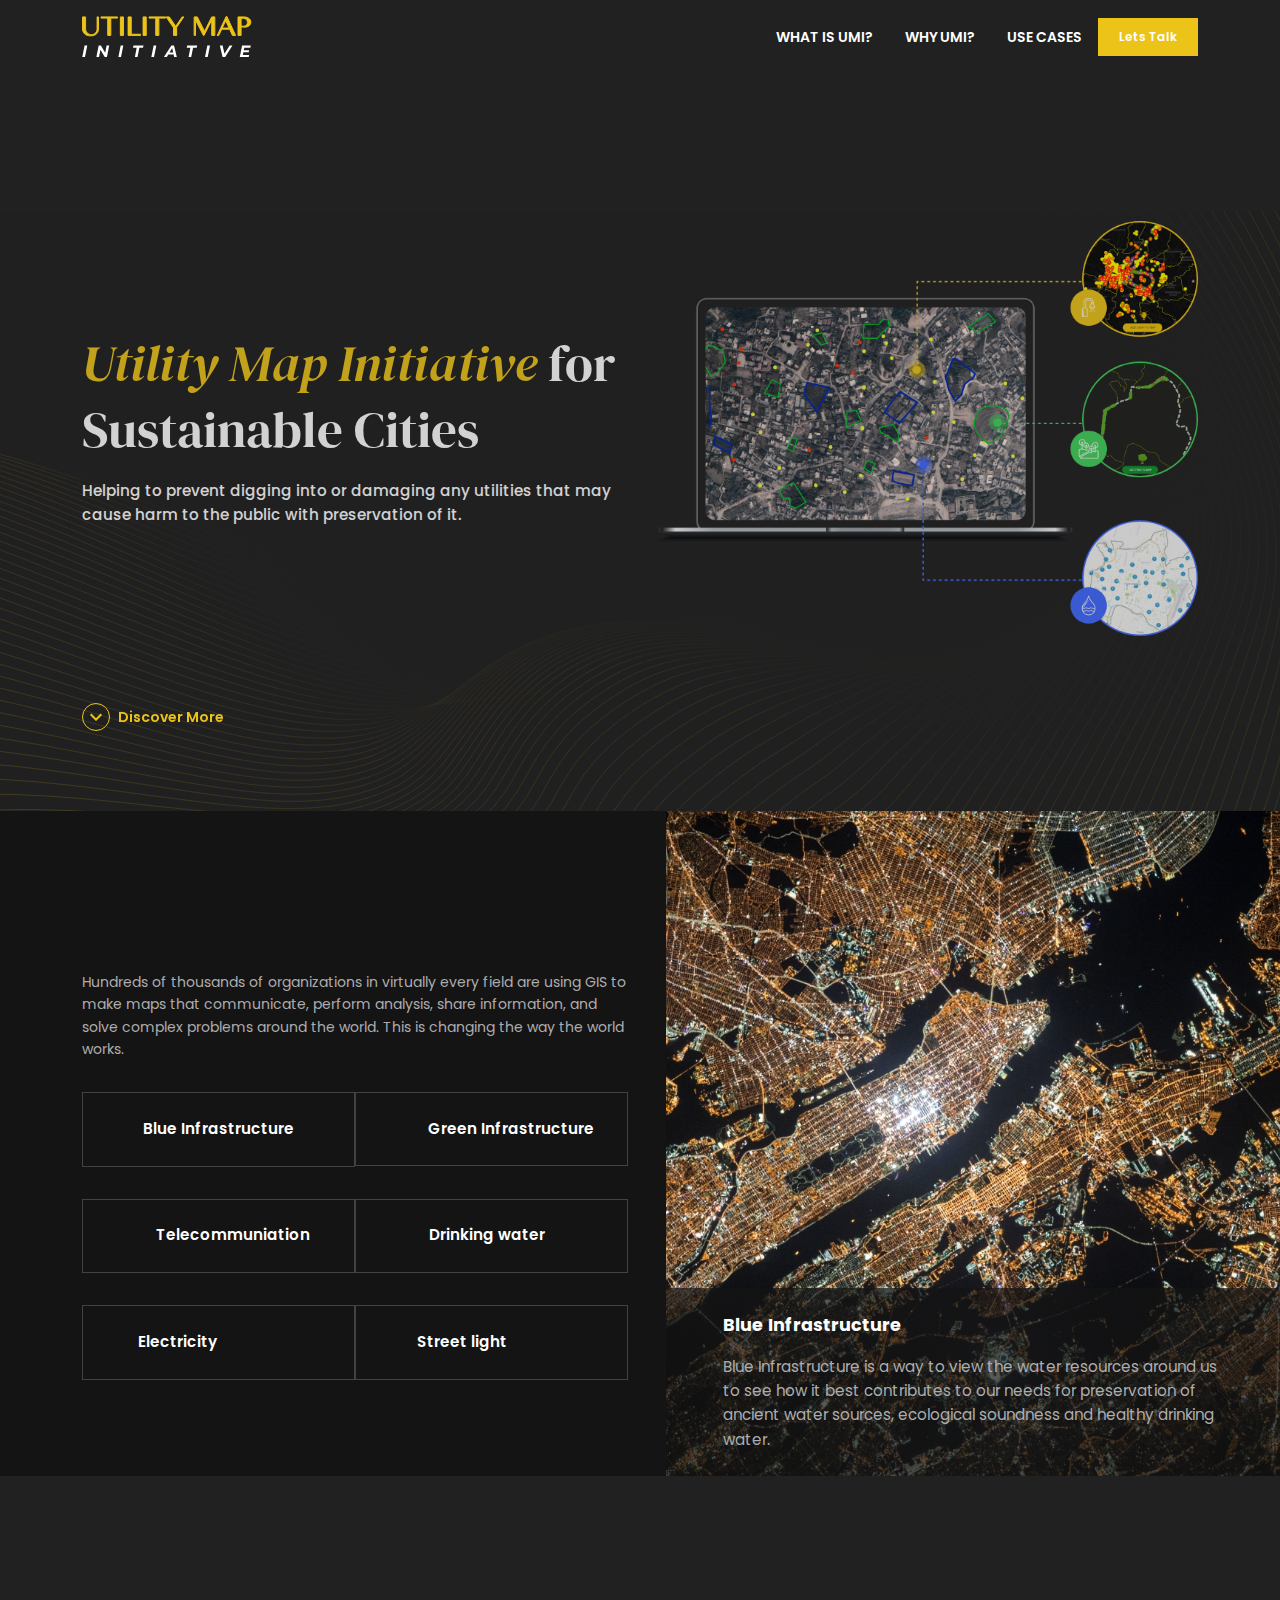
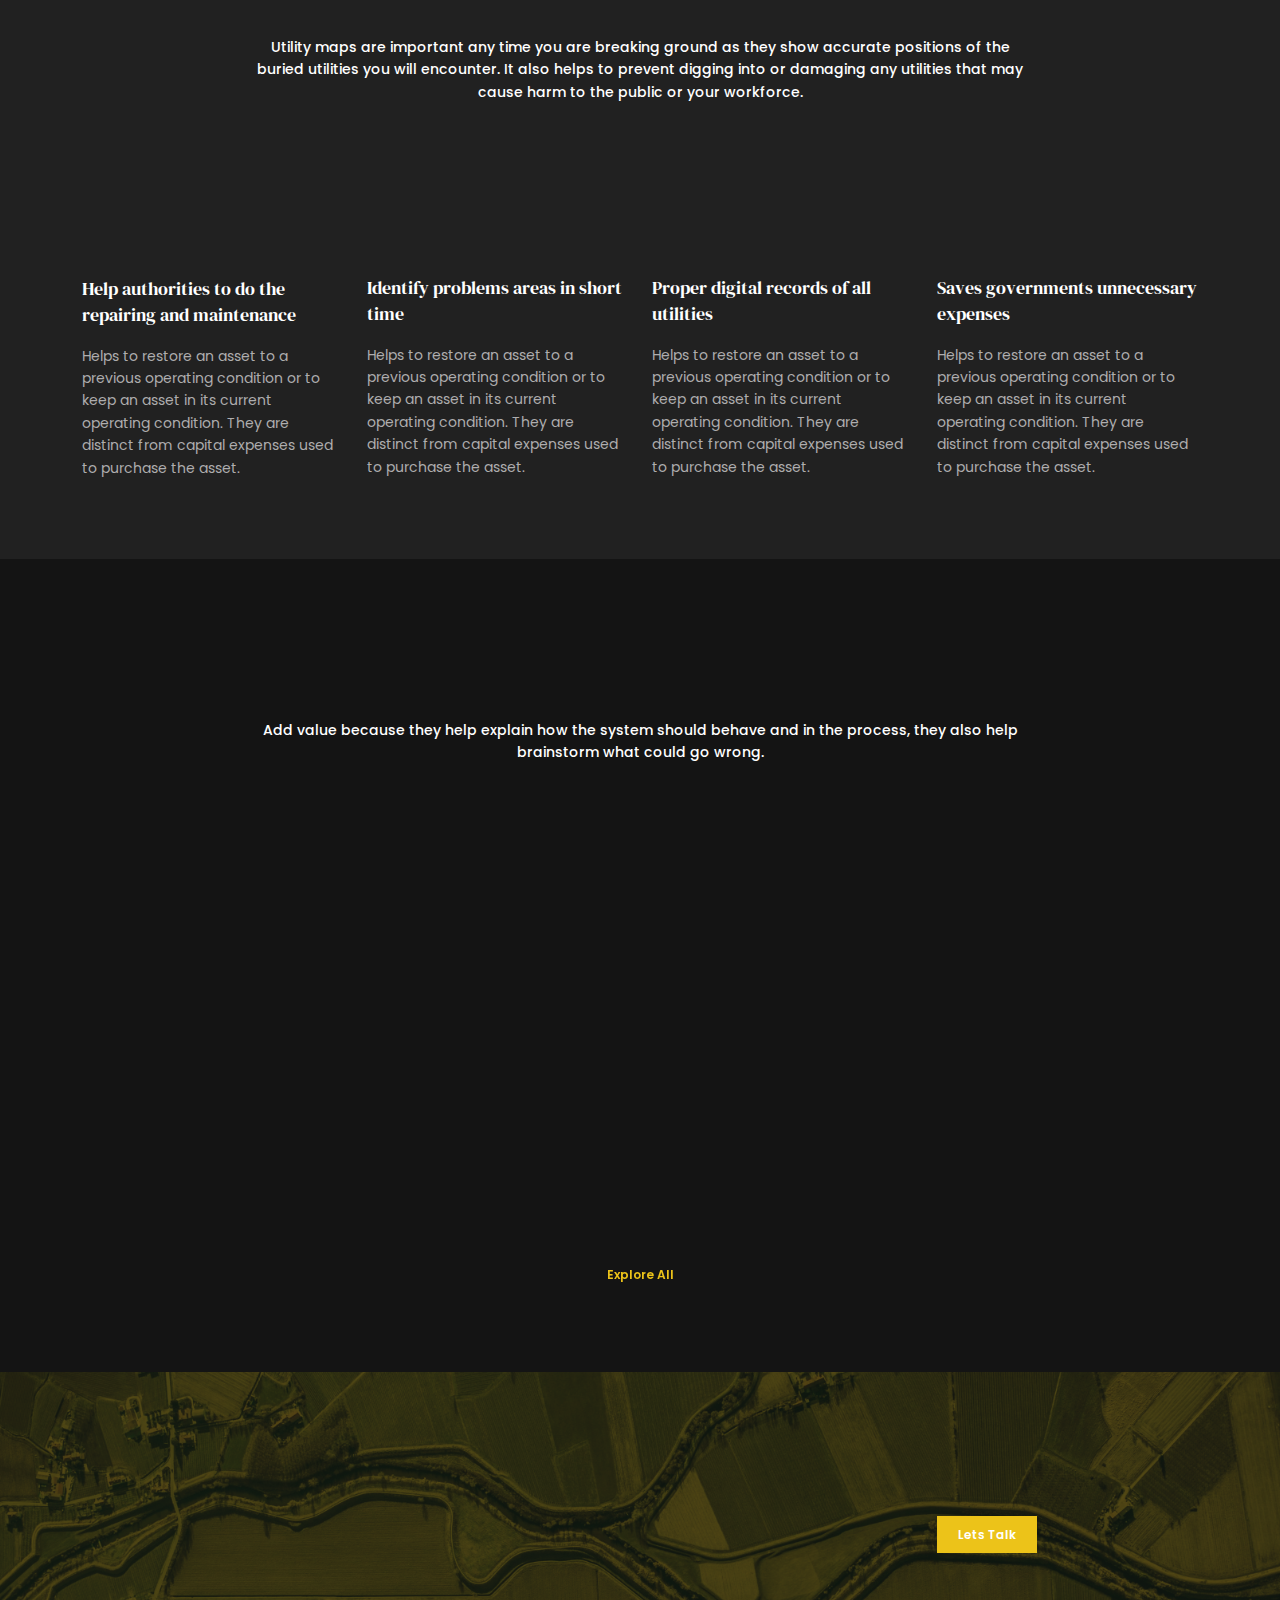
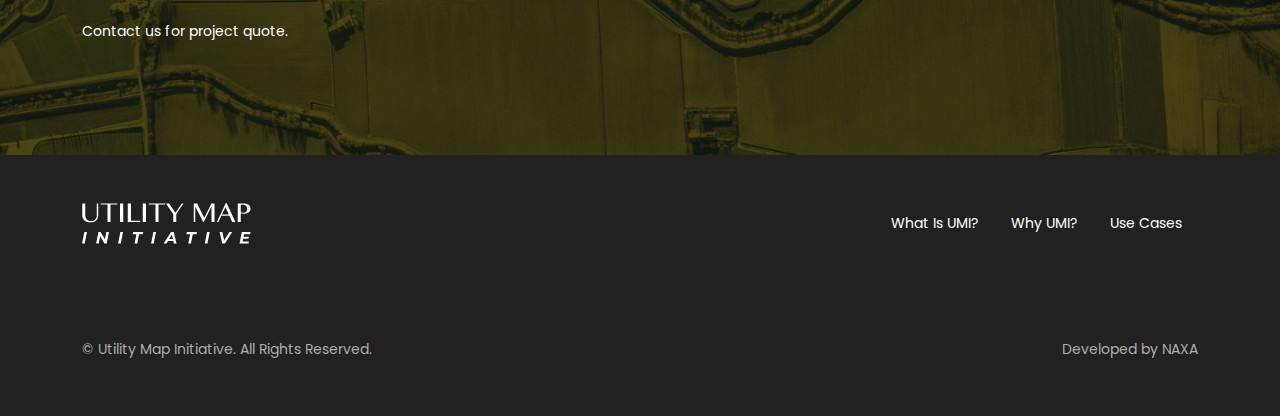
==== commit e81ac66f: "home page completed" ====
--- a/index.html
+++ b/index.html
@@ -43,7 +43,7 @@
                     <img src="images/logo.png" alt="logo" />
                 </a>
                 <div class="header-right">
-                    <div class="main-navigation">
+                    <nav class="main-navigation">
                         <ul>
                             <li>
                                 <a href="#utility-banner">What is UMI?</a>
@@ -52,11 +52,17 @@
                                 <a href="#whatis-utility">Why UMI?</a>
                             </li>
                             <li>
-                                <a href="#">Use Cases</a>
+                                <a href="#cases">Use Cases</a>
                             </li>
                         </ul>
-                    </div>
-                    <button class="common-button is-bg" role="button">Lets talk</button>
+                    </nav>
+                    <a href="#lets-talk" class="common-button is-bg lets-talk">Lets talk</a>
+                    <div class="toggle-button">
+                        <span></span>
+                        <span></span>
+                        <span></span>
+                        <span></span>
+                    </div>
                 </div>
             </div>
         </div>
@@ -83,7 +89,7 @@
                             </figure>
                         </div>
                     </div>
-                    <a href="#" class="scroll-link is-flex is-start is-align-center">
+                    <a href="#whatis-utility" class="scroll-link is-flex is-start is-align-center">
                         <i class="material-icons is-flex is-center is-align-center">expand_more</i> <span>discover
                             more</span>
                     </a>
@@ -369,9 +375,177 @@
                 </div>
             </div>
         </section>
+        <section class="cases is-dark" id="cases">
+            <div class="container">
+                <div class="is-title is-center mb-30">
+                    <h2 class="mb-15" data-aos="fade-up" data-aos-duration="2000"> Use Cases </span></h2>
+                    <p>Add value because they help explain how the system should behave and in the process, they also
+                        help brainstorm what could go wrong.</p>
+                </div>
+                <div class="row">
+                    <div class="naxa-xl-4 naxa-md-6">
+                        <div class="cases-card mt-15" data-aos="fade-up" data-aos-duration="2000">
+                            <figure>
+                                <img src="images/lights on.jpg" alt="" />
+                            </figure>
+                            <div class="cases-content mt-30">
+                                <h4 class="mb-15">Lights on</h4>
+                                <p>An initiative is to mainstream street lights in the development policy..</p>
+                                <div class="partner-text   mt-15 mb-15">
+                                    <strong>Partners</strong>
+                                    <p>Naxa, YLAB</p>
+                                </div>
+                            </div>
+
+                            <div class="cases-footer buttons is-flex is-start is-align-center">
+                                <button class="common-button is-border" role="button">About</button>
+                                <button class="common-button no-border" role="button">Explore</button>
+                            </div>
+                        </div>
+                    </div>
+                    <div class="naxa-xl-4 naxa-md-6">
+                        <div class="cases-card mt-15" data-aos="fade-up" data-aos-duration="2000">
+                            <figure>
+                                <img src="images/image56.jpg" alt="" />
+                            </figure>
+                            <div class="cases-content mt-30">
+                                <h4 class="mb-15">Tree Mapping</h4>
+                                <p>An initiative is to mainstream street lights in the development policy..</p>
+                                <div class="partner-text  mt-15 mb-15">
+                                    <strong>Partners</strong>
+                                    <p>Naxa, YLAB</p>
+                                </div>
+                            </div>
+
+                            <div class="cases-footer buttons is-flex is-start is-align-center">
+                                <button class="common-button is-border" role="button">About</button>
+                                <button class="common-button no-border" role="button">Explore</button>
+                            </div>
+                        </div>
+                    </div>
+                    <div class="naxa-xl-4 naxa-md-6">
+                        <div class="cases-card mt-15" data-aos="fade-up" data-aos-duration="2000">
+                            <figure>
+                                <img src="images/BGI.jpg" alt="" />
+                            </figure>
+                            <div class="cases-content mt-30">
+                                <h4 class="mb-15">Blue and Green Infrastructure</h4>
+                                <p>An initiative is to mainstream street lights in the development policy..</p>
+                                <div class="partner-text   mt-15 mb-15">
+                                    <strong>Partners</strong>
+                                    <p>Naxa, YLAB</p>
+                                </div>
+                            </div>
+
+                            <div class="cases-footer buttons is-flex is-start is-align-center">
+                                <button class="common-button is-border" role="button">About</button>
+                                <button class="common-button no-border" role="button">Explore</button>
+                            </div>
+                        </div>
+                    </div>
+                </div>
+                <div class="explore-all is-flex is-center is-align-center mt-30">
+                    <button class="common-button no-border ">Explore all</button>
+                </div>
+            </div>
+        </section>
+        <section class="partner" id="lets-talk">
+            <img src="images/partner-bg.png" alt="partner" />
+            <div class="partner-inner">
+                <div class="container">
+                    <div class="row is-flex is-stretch">
+                        <div class="naxa-md-9">
+                            <div class="parnter-content">
+                                <h2 data-aos="fade-up" data-aos-duration="1200">Partner with us for your next project
+                                </h2>
+                                <p>Contact us for project quote.</p>
+                            </div>
+                        </div>
+                        <div class="naxa-md-3">
+                            <div class="mt-30">
+                                <button class="common-button is-bg" role="button">Lets talk</button>
+                            </div>
+                        </div>
+                    </div>
+                </div>
+            </div>
+        </section>
     </main>
     <footer class="site-footer">
-
+        <div class="container">
+            <div class="is-flex is-between is-align-center is-wrap">
+                <a class="footer-logo" href="index.html">
+                    <img src="images/footer-logo.png" alt="logo" />
+                </a>
+                <ul class="footer-menu is-flex is-align-center  is-wrap">
+
+                    <li>
+                        <a href="#utility-banner">What is UMI?</a>
+                    </li>
+                    <li>
+                        <a href="#whatis-utility">Why UMI?</a>
+                    </li>
+                    <li>
+                        <a href="#cases">Use Cases</a>
+                    </li>
+                </ul>
+            </div>
+            <ul class="footer-social is-flex is-start is-align-center is-wrap mt-30">
+                <li>
+                    <a href="#" data-aos="fade-right" data-aos-duration="1200">
+                        <svg xmlns="http://www.w3.org/2000/svg" width="20.034" height="20.034"
+                            viewBox="0 0 20.034 20.034">
+                            <path id="_036-facebook" data-name="036-facebook"
+                                d="M17.336,0H2.7A2.7,2.7,0,0,0,0,2.7V17.334a2.7,2.7,0,0,0,2.7,2.7H9.919l.012-7.159H8.072a.439.439,0,0,1-.439-.437L7.624,10.13a.439.439,0,0,1,.439-.441H9.919V7.46a3.643,3.643,0,0,1,3.889-4H15.7a.439.439,0,0,1,.439.439V5.848a.439.439,0,0,1-.439.439H14.54c-1.255,0-1.5.6-1.5,1.472V9.69H15.8a.439.439,0,0,1,.436.491l-.274,2.308a.439.439,0,0,1-.436.387H13.054l-.012,7.159h4.295a2.7,2.7,0,0,0,2.7-2.7V2.7A2.7,2.7,0,0,0,17.336,0Z"
+                                transform="translate(-0.002)" fill="" />
+                        </svg>
+
+                    </a>
+                </li>
+                <li>
+                    <a href="#" data-aos="fade-right" data-aos-duration="1500">
+                        <svg xmlns="http://www.w3.org/2000/svg" width="20.101" height="16.72"
+                            viewBox="0 0 20.101 16.72">
+                            <path id="_008-twitter" data-name="008-twitter"
+                                d="M19.782,36.436A7.959,7.959,0,0,1,18.4,36.9a4.321,4.321,0,0,0,1.141-1.817h0a.227.227,0,0,0-.331-.264h0a8,8,0,0,1-2.119.875.54.54,0,0,1-.132.016.562.562,0,0,1-.371-.142,4.334,4.334,0,0,0-2.867-1.082,4.634,4.634,0,0,0-1.373.212,4.2,4.2,0,0,0-2.83,3.025,4.623,4.623,0,0,0-.1,1.6.155.155,0,0,1-.039.122.161.161,0,0,1-.12.054H9.236a11.363,11.363,0,0,1-7.81-4.173h0a.227.227,0,0,0-.371.029h0a4.339,4.339,0,0,0,.705,5.268,3.883,3.883,0,0,1-.988-.383h0a.227.227,0,0,0-.337.2h0a4.339,4.339,0,0,0,2.531,4H2.873a3.9,3.9,0,0,1-.73-.07h0a.227.227,0,0,0-.258.292h0A4.343,4.343,0,0,0,5.315,47.61,8,8,0,0,1,.836,48.97h-.5a.332.332,0,0,0-.324.25.343.343,0,0,0,.164.379,11.894,11.894,0,0,0,5.977,1.612,12.057,12.057,0,0,0,5.108-1.084A11.279,11.279,0,0,0,15,47.327a12.278,12.278,0,0,0,2.288-3.832,12.107,12.107,0,0,0,.778-4.195v-.066a.737.737,0,0,1,.276-.574,8.565,8.565,0,0,0,1.723-1.891h0a.227.227,0,0,0-.28-.333Z"
+                                transform="translate(0 -34.491)" fill="" />
+                        </svg>
+
+                    </a>
+                </li>
+                <li>
+                    <a href="#" data-aos="fade-right" data-aos-duration="1800">
+                        <svg id="_029-instagram" data-name="029-instagram" xmlns="http://www.w3.org/2000/svg"
+                            width="19.106" height="19.106" viewBox="0 0 19.106 19.106">
+                            <path id="Path_3622" data-name="Path 3622"
+                                d="M13.414,0H5.692A5.7,5.7,0,0,0,0,5.692v7.722a5.7,5.7,0,0,0,5.692,5.692h7.722a5.7,5.7,0,0,0,5.692-5.692V5.692A5.7,5.7,0,0,0,13.414,0Zm3.77,13.414a3.77,3.77,0,0,1-3.77,3.77H5.692a3.77,3.77,0,0,1-3.77-3.77V5.692a3.77,3.77,0,0,1,3.77-3.77h7.722a3.77,3.77,0,0,1,3.77,3.77v7.722Z"
+                                fill="" />
+                            <path id="Path_3623" data-name="Path 3623"
+                                d="M137.941,133a4.941,4.941,0,1,0,4.941,4.941A4.947,4.947,0,0,0,137.941,133Zm0,7.961a3.019,3.019,0,1,1,3.019-3.019A3.019,3.019,0,0,1,137.941,140.961Z"
+                                transform="translate(-128.389 -128.389)" fill="" />
+                            <circle id="Ellipse_7" data-name="Ellipse 7" cx="1.184" cy="1.184" r="1.184"
+                                transform="translate(13.32 3.465)" fill="" />
+                        </svg>
+
+                    </a>
+                </li>
+                <li>
+                    <a href="#" data-aos="fade-right" data-aos-duration="2100">
+                        <svg xmlns="http://www.w3.org/2000/svg" width="22.593" height="15.987"
+                            viewBox="0 0 22.593 15.987">
+                            <path id="_001-youtube" data-name="001-youtube"
+                                d="M17.9,67.393H4.692A4.692,4.692,0,0,0,0,72.085v6.6A4.692,4.692,0,0,0,4.692,83.38H17.9a4.692,4.692,0,0,0,4.692-4.692v-6.6A4.692,4.692,0,0,0,17.9,67.393Zm-3.173,8.315L8.549,78.654a.248.248,0,0,1-.355-.224V72.353a.248.248,0,0,1,.36-.221l6.178,3.131A.248.248,0,0,1,14.727,75.708Z"
+                                transform="translate(0 -67.393)" fill="" />
+                        </svg>
+
+                    </a>
+                </li>
+            </ul>
+            <div class="copy-right is-flex is-between is-align-center is-wrap mt-30">
+                <p>© Utility Map Initiative. All Rights Reserved.</p>
+                <p>Developed by <a href="https://naxa.com.np/">NAXA</a></p>
+            </div>
+        </div>
     </footer>
 
 
--- a/css/style.css
+++ b/css/style.css
@@ -5968,7 +5968,8 @@
     border-color: #ECC319; }
   [class*=common-button].is-bg {
     color: #ffffff;
-    background-color: #ECC319; }
+    background-color: #ECC319;
+    border: 1px solid transparent; }
     [class*=common-button].is-bg:disabled, [class*=common-button].is-bg.is-disable {
       background-color: #AEADAE;
       cursor: not-allowed;
@@ -5976,8 +5977,9 @@
       [class*=common-button].is-bg:disabled:hover, [class*=common-button].is-bg.is-disable:hover {
         background-color: #AEADAE; }
     [class*=common-button].is-bg:hover {
-      background-color: #FFEFEF;
-      color: #ECC319; }
+      background-color: transparent;
+      color: #ECC319;
+      border: 1px solid #ECC319; }
     [class*=common-button].is-bg.is-dark {
       background-color: #ECC319;
       min-width: 100px;
@@ -6010,7 +6012,6 @@
     -webkit-box-align: center;
     -ms-flex-align: center;
     align-items: center;
-    color: #FFFFFF;
     font-size: .9375rem;
     padding: 0;
     min-height: initial;
@@ -6027,26 +6028,12 @@
       [class*=common-button].is-clear:hover svg {
         margin-left: .6125rem; }
   [class*=common-button].is-border {
-    background-color: #ffffff;
-    color: #ECC319;
-    border: 1px solid;
-    border-color: #AEADAE; }
-    [class*=common-button].is-border.is-icon {
-      display: -webkit-box;
-      display: -ms-flexbox;
-      display: flex;
-      -webkit-box-pack: start;
-      -ms-flex-pack: start;
-      justify-content: flex-start;
-      -webkit-box-align: center;
-      -ms-flex-align: center;
-      align-items: center;
-      color: #ECC319; }
-      [class*=common-button].is-border.is-icon i {
-        margin-right: .5rem; }
+    background-color: transparent;
+    color: #FFFFFF;
+    border: 1px solid #ECC319; }
     [class*=common-button].is-border:hover {
       border-color: #ECC319;
-      background-color: #0dbc9d; }
+      background-color: #212121; }
     [class*=common-button].is-border:disabled, [class*=common-button].is-border.is-disable {
       color: #ffffff;
       background-color: transparent;
@@ -6058,8 +6045,8 @@
         border-color: #AEADAE; }
   [class*=common-button].no-border {
     background-color: transparent;
-    color: #ECC319;
-    border-color: transparent; }
+    border-color: transparent;
+    color: #FFFFFF; }
     [class*=common-button].no-border.is-icon {
       display: -webkit-box;
       display: -ms-flexbox;
@@ -6074,6 +6061,8 @@
       font-size: .9375rem; }
       [class*=common-button].no-border.is-icon i {
         margin-right: .5rem; }
+    [class*=common-button].no-border:hover {
+      color: #ECC319; }
   [class*=common-button].is-icon {
     -webkit-box-pack: justify;
     -ms-flex-pack: justify;
@@ -8628,17 +8617,17 @@
       top: 10px; }
     .toggle-button span:nth-child(4) {
       top: 20px; }
-  .toggle-button.active {
-    position: absolute;
+  .toggle-button.is-active {
+    position: fixed;
     top: 15px;
     right: 15px;
     z-index: 1000; }
-    .toggle-button.active span:nth-child(1), .toggle-button.active span:nth-child(4) {
+    .toggle-button.is-active span:nth-child(1), .toggle-button.is-active span:nth-child(4) {
       opacity: 0; }
-    .toggle-button.active span:nth-child(2) {
+    .toggle-button.is-active span:nth-child(2) {
       transform: rotate(45deg);
       background-color: #ECC319; }
-    .toggle-button.active span:nth-child(3) {
+    .toggle-button.is-active span:nth-child(3) {
       transform: rotate(-45deg);
       background-color: #ECC319; }
 
@@ -8658,7 +8647,7 @@
     max-width: 280px;
     padding: 15px;
     width: 100%;
-    background-color: #FFEFEF;
+    background-color: #141414;
     z-index: 999;
     top: 0;
     right: -100%;
@@ -8672,8 +8661,18 @@
           color: #FFFFFF;
           padding: .5rem .6125rem;
           display: block; } }
+@media screen and (max-width: 1024px) {
+  .Is-toggle .site-header .main-navigation {
+    right: 0; } }
 header.site-header {
-  padding: 1rem; }
+  padding: 1rem;
+  position: relative;
+  z-index: 2;
+  -webkit-transition: all 0.5s ease-in-out;
+  -moz-transition: all 0.5s ease-in-out;
+  -o-transition: all 0.5s ease-in-out;
+  -ms-transition: all 0.5s ease-in-out;
+  transition: all 0.5s ease-in-out; }
   header.site-header .header-in {
     display: -webkit-box;
     display: -ms-flexbox;
@@ -8694,14 +8693,16 @@
       -webkit-box-align: center;
       -ms-flex-align: center;
       align-items: center; }
-  header.site-header a.logo {
-    max-width: 150px;
-    display: inline-flex; }
-    @media only screen and (min-width: 1199px) {
-      header.site-header a.logo {
-        max-width: 200px; } }
-  header.site-header.sticky {
-    z-index: 1011 !important; }
+  header.site-header .site-logo {
+    padding-right: 1.5rem; }
+  header.site-header.is-sticky {
+    position: fixed;
+    left: 0;
+    right: 0;
+    width: 100%;
+    top: 0;
+    z-index: 1011 !important;
+    background-color: #212121; }
 
 .is-back {
   font-weight: 500;
@@ -8717,22 +8718,42 @@
     margin-left: .5rem;
     font-size: .875rem; }
 
-@media only screen and (min-width: 767px) {
-  .Is-toggle .site-header .header-in .main-navigation {
-    right: 0; } }
 /* Footer
 --------------------------------------------- */
 footer {
-  margin-top: 1.5rem;
-  position: fixed;
-  bottom: 0;
-  left: 250px;
-  right: 0;
-  z-index: 1; }
-  footer .naxa-card {
-    border-radius: 0; }
-    footer .naxa-card .is-back {
-      font-weight: 700; }
+  padding: 3rem 0; }
+  footer .footer-social svg {
+    fill: #ECC319; }
+  footer .footer-social li {
+    overflow: hidden; }
+    footer .footer-social li:not(:last-child) {
+      margin-right: 1rem; }
+  footer .footer-menu {
+    margin-top: 1rem;
+    -webkit-box-pack: start;
+    -ms-flex-pack: start;
+    justify-content: flex-start; }
+    @media only screen and (min-width: 576px) {
+      footer .footer-menu {
+        margin-top: 0;
+        -webkit-box-pack: end;
+        -ms-flex-pack: end;
+        justify-content: flex-end; } }
+    footer .footer-menu li a {
+      color: #FFFFFF;
+      padding: .5rem 1rem;
+      text-transform: capitalize;
+      -webkit-transition: all 0.5s ease-in-out;
+      -moz-transition: all 0.5s ease-in-out;
+      -o-transition: all 0.5s ease-in-out;
+      -ms-transition: all 0.5s ease-in-out;
+      transition: all 0.5s ease-in-out; }
+      footer .footer-menu li a:hover {
+        color: #ECC319; }
+  footer .copy-right {
+    padding: .5rem 0; }
+    footer .copy-right a:hover {
+      color: #ECC319; }
 
 /* Accordion
 --------------------------------------------- */
@@ -11091,42 +11112,6 @@
 
 /* pages
 --------------------------------------------- */
-.dashboard-sumarry .summary-card {
-  margin-bottom: 1rem; }
-  .dashboard-sumarry .summary-card .naxa-body {
-    background-color: #FDF9F4;
-    padding: .6125rem; }
-    .dashboard-sumarry .summary-card .naxa-body h6 {
-      font-family: "Poppins", sans-serif;
-      text-transform: capitalize;
-      margin-bottom: .5rem;
-      font-weight: 500; }
-    .dashboard-sumarry .summary-card .naxa-body h3 {
-      text-transform: capitalize;
-      color: #0dbc9d;
-      font-size: 1.1rem; }
-
-.campaing-data .card-header {
-  padding: 0; }
-.campaing-data .naxa-card {
-  margin-top: 1rem; }
-.campaing-data .campaign-left h4 {
-  font-weight: 500; }
-.campaing-data .campaign-left b {
-  font-weight: 500;
-  color: #FFFFFF; }
-.campaing-data .campaign-item {
-  padding: 0 .775rem; }
-  .campaing-data .campaign-item h6,
-  .campaing-data .campaign-item h5 {
-    text-transform: capitalize;
-    font-size: 0.875rem; }
-  .campaing-data .campaign-item span {
-    text-transform: capitalize;
-    font-weight: 500; }
-  .campaing-data .campaign-item h6 {
-    font-family: "Poppins", sans-serif; }
-
 .is-italic {
   font-style: italic;
   color: #ECC319; }
@@ -11142,8 +11127,20 @@
   margin: 0 auto;
   color: #ffffff;
   font-weight: 500; }
+.is-title h2 {
+  font-size: 1.77rem;
+  font-weight: normal; }
 .is-title.is-center {
   text-align: center; }
+@media only screen and (min-width: 1199px) {
+  .is-title h2 {
+    font-size: 2.655rem; } }
+
+.partner-text strong {
+  text-transform: capitalize; }
+
+.explore-all .common-button.no-border {
+  color: #ECC319; }
 
 .utility-banner {
   padding: 5rem 0;
@@ -11158,8 +11155,11 @@
     min-height: calc(100vh - 39vh); }
   .utility-banner h1 {
     margin-bottom: 1rem;
-    font-size: 3.2rem;
+    font-size: 1.77rem;
     line-height: 1.3; }
+    @media only screen and (min-width: 1199px) {
+      .utility-banner h1 {
+        font-size: 3.2rem; } }
   .utility-banner p {
     font-size: 0.95rem;
     color: #ffffff;
@@ -11190,10 +11190,6 @@
     text-transform: capitalize; }
   .scroll-link:hover {
     color: #ECC319; }
-
-.is-title h2 {
-  font-size: 2.655rem;
-  font-weight: normal; }
 
 .whatis-utility {
   position: relative;
@@ -11273,716 +11269,42 @@
 .feature .feature-card figure {
   overflow: hidden; }
 
-.is-animation {
-  position: absolute;
-  bottom: -100%;
-  top: 100%;
-  display: block;
-  z-index: 1;
-  left: 0;
-  right: 0;
-  -webkit-transition: all 0.5s ease-in-out;
-  -moz-transition: all 0.5s ease-in-out;
-  -o-transition: all 0.5s ease-in-out;
-  -ms-transition: all 0.5s ease-in-out;
-  transition: all 0.5s ease-in-out;
-  -webkit-transform: translateY(50px);
-  -moz-transform: translateY(50px);
-  -ms-transform: translateY(50px);
-  -o-transform: translateY(50px);
-  transform: translateY(50px);
-  opacity: 0;
-  visibility: hidden;
-  display: none; }
-  .is-animation.is-active {
+.partner {
+  position: relative; }
+  .partner img {
+    position: absolute;
+    top: 0px;
+    left: 0px;
+    width: 100%;
+    height: 100%;
+    object-fit: cover;
+    object-position: center center;
+    z-index: 1; }
+  .partner:before {
+    content: '';
+    width: 100%;
+    height: 100%;
+    position: absolute;
+    background-color: rgba(20, 20, 20, 0.7);
     top: 0;
+    right: 0;
+    left: 0;
     bottom: 0;
-    opacity: 1;
-    visibility: visible;
-    display: block;
-    -webkit-transform: translateY(0);
-    -moz-transform: translateY(0);
-    -ms-transform: translateY(0);
-    -o-transform: translateY(0);
-    transform: translateY(0); }
-
-.program-form {
-  min-height: 100vh;
-  -webkit-box-orient: vertical;
-  -webkit-box-direction: normal;
-  -ms-flex-direction: column;
-  flex-direction: column; }
-  .program-form .program-form-wrapper {
-    width: 100%;
-    padding: 2rem 1rem; }
-    .program-form .program-form-wrapper.pdf-viewer {
-      max-height: calc(100vh - 20vh); }
-      .program-form .program-form-wrapper.pdf-viewer .pdf-page {
-        padding: 1rem; }
-      .program-form .program-form-wrapper.pdf-viewer strong {
-        padding-right: .25rem; }
-      .program-form .program-form-wrapper.pdf-viewer small {
-        font-style: italic;
-        color: #212121; }
-      .program-form .program-form-wrapper.pdf-viewer .pdf-header .pdf-logo {
-        max-width: 100px; }
-      .program-form .program-form-wrapper.pdf-viewer .pdf-header h4,
-      .program-form .program-form-wrapper.pdf-viewer .pdf-header p,
-      .program-form .program-form-wrapper.pdf-viewer .pdf-header h1 {
-        text-transform: capitalize; }
-      .program-form .program-form-wrapper.pdf-viewer .pdf-header h1 {
-        font-size: 1.77rem; }
-      .program-form .program-form-wrapper.pdf-viewer .pdf-section h4 {
-        text-transform: uppercase;
-        font-family: "Poppins", sans-serif;
-        margin-bottom: 1rem; }
-      .program-form .program-form-wrapper.pdf-viewer .pdf-section strong {
-        font-weight: 500;
-        text-transform: capitalize; }
-        .program-form .program-form-wrapper.pdf-viewer .pdf-section strong.is-600 {
-          font-weight: 700;
-          margin-right: .5rem; }
-      .program-form .program-form-wrapper.pdf-viewer .pdf-section .is-italic {
-        font-style: italic;
-        font-size: 10px;
-        color: #212121;
-        margin-top: -15px; }
-      .program-form .program-form-wrapper.pdf-viewer .naxa-table {
-        margin: 0; }
-        .program-form .program-form-wrapper.pdf-viewer .naxa-table.is-border {
-          padding: 0;
-          border: none; }
-          .program-form .program-form-wrapper.pdf-viewer .naxa-table.is-border table {
-            border-collapse: collapse; }
-          .program-form .program-form-wrapper.pdf-viewer .naxa-table.is-border th {
-            text-transform: capitalize;
-            font-weight: 600; }
-          .program-form .program-form-wrapper.pdf-viewer .naxa-table.is-border td,
-          .program-form .program-form-wrapper.pdf-viewer .naxa-table.is-border th {
-            border: 1px solid #424242;
-            padding: .5rem; }
-      .program-form .program-form-wrapper.pdf-viewer .is-border {
-        border: 1px solid #424242;
-        padding: 5px; }
-  .program-form .form-header {
-    text-align: center;
-    margin-bottom: 30px; }
-    .program-form .form-header h1 {
-      text-transform: capitalize;
-      font-size: 2rem; }
-    .program-form .form-header p {
-      color: #FFFFFF; }
-  .program-form .sub-form-header {
-    text-align: left; }
-    .program-form .sub-form-header h5 {
-      text-transform: capitalize; }
-    .program-form .sub-form-header p {
-      color: #FFFFFF; }
-    .program-form .sub-form-header span {
-      color: #212121;
-      text-transform: capitalize;
-      font-weight: 500; }
-  .program-form .form-footer {
-    width: 100%;
-    position: relative; }
-    .program-form .form-footer .is-back {
-      position: absolute;
-      left: 0;
-      top: 50%;
-      -webkit-transform: translateY(-50%);
-      -moz-transform: translateY(-50%);
-      -ms-transform: translateY(-50%);
-      -o-transform: translateY(-50%);
-      transform: translateY(-50%);
-      font-weight: 600; }
-  .program-form .naxa-table .table thead th {
-    border: 0; }
-
-.tab-list.is-border.campaign-tab {
-  border-bottom: 1px solid #E2E2E2;
-  margin-bottom: 1rem; }
-  .tab-list.is-border.campaign-tab li a {
-    padding: .5rem .6125rem;
-    border: none; }
-
-ul.is-list li a.download-file {
-  color: #ECC319;
-  font-weight: 600; }
-  ul.is-list li a.download-file i {
-    margin-right: .5rem; }
-  ul.is-list li a.download-file span {
-    text-transform: capitalize; }
-
-.step-sidebar {
-  background-color: #FDF9F4;
-  padding: 1rem 2rem;
-  -webkit-box-flex: 0;
-  -ms-flex: 0 0 320px;
-  flex: 0 0 320px;
-  max-width: 320px;
-  margin: 3rem 0; }
-  .step-sidebar ul.is-list {
-    position: -webkit-sticky;
-    position: sticky;
-    top: 0; }
-    .step-sidebar ul.is-list .step-counter {
-      margin-right: .6125rem;
-      background-color: transparent;
-      border: 2px solid #BDBDBD;
-      width: 22px;
-      height: 22px;
-      -webkit-box-orient: vertical;
-      -webkit-box-direction: normal;
-      -ms-flex-direction: column;
-      flex-direction: column;
-      -webkit-border-radius: 50%;
-      -moz-border-radius: 50%;
-      -ms-border-radius: 50%;
-      border-radius: 50%;
-      font-size: 0.875rem; }
-    .step-sidebar ul.is-list li {
-      padding-left: 0;
-      padding-right: 0; }
-      .step-sidebar ul.is-list li a {
-        color: #BDBDBD;
-        font-weight: 600;
-        position: relative;
-        text-transform: capitalize; }
-        .step-sidebar ul.is-list li a::before {
-          position: absolute;
-          left: 0;
-          top: 3px;
-          content: "check";
-          width: 21px;
-          height: 21px;
-          font-family: "Material Icons";
-          opacity: 0;
-          visibility: hidden;
-          display: -webkit-box;
-          display: -ms-flexbox;
-          display: flex;
-          -webkit-box-pack: center;
-          -ms-flex-pack: center;
-          justify-content: center;
-          -webkit-box-orient: vertical;
-          -webkit-box-direction: normal;
-          -ms-flex-direction: column;
-          flex-direction: column;
-          -webkit-box-align: center;
-          -ms-flex-align: center;
-          align-items: center;
-          background-color: #ECC319;
-          -webkit-border-radius: 50%;
-          -moz-border-radius: 50%;
-          -ms-border-radius: 50%;
-          border-radius: 50%;
-          color: #ffffff;
-          z-index: 1;
-          text-transform: initial;
-          line-height: 1; }
-        .step-sidebar ul.is-list li a::after {
-          position: absolute;
-          left: 10px;
-          top: 105%;
-          content: "";
-          width: 2px;
-          height: 14px;
-          background-color: #ECC319;
-          -webkit-transition: all 0.5s ease-in-out;
-          -moz-transition: all 0.5s ease-in-out;
-          -o-transition: all 0.5s ease-in-out;
-          -ms-transition: all 0.5s ease-in-out;
-          transition: all 0.5s ease-in-out;
-          opacity: 0;
-          visibility: hidden; }
-      .step-sidebar ul.is-list li.is-active {
-        background-color: transparent; }
-        .step-sidebar ul.is-list li.is-active a {
-          color: #ECC319;
-          font-family: "DM Serif Display", serif;
-          font-weight: 400;
-          font-size: 0.95rem; }
-          .step-sidebar ul.is-list li.is-active a .step-counter {
-            border-color: #ECC319;
-            font-size: 0.875rem;
-            font-family: "Poppins", sans-serif;
-            font-weight: 600; }
-      .step-sidebar ul.is-list li.is-complete a {
-        color: #ECC319;
-        font-family: "DM Serif Display", serif;
-        font-weight: 400;
-        font-size: 0.95rem; }
-        .step-sidebar ul.is-list li.is-complete a .step-counter {
-          opacity: 0;
-          visibility: hidden; }
-        .step-sidebar ul.is-list li.is-complete a::before {
-          opacity: 1;
-          visibility: visible;
-          font-size: 1rem; }
-        .step-sidebar ul.is-list li.is-complete a::after {
-          opacity: 1;
-          visibility: visible; }
-
-.cors-wrapper .cors-table {
-  width: calc(100% - 500px);
-  padding-right: 2rem;
-  -webkit-transition: all 0.5s ease-in-out;
-  -moz-transition: all 0.5s ease-in-out;
-  -o-transition: all 0.5s ease-in-out;
-  -ms-transition: all 0.5s ease-in-out;
-  transition: all 0.5s ease-in-out; }
-  .cors-wrapper .cors-table .naxa-table .icons {
-    padding-right: 2rem; }
-.cors-wrapper .cors-map {
-  -webkit-box-flex: 0;
-  -ms-flex: 0 0 500px;
-  flex: 0 0 500px;
-  max-width: 500px;
-  min-width: 500px;
-  position: relative;
-  -webkit-transition: all 0.5s ease-in-out;
-  -moz-transition: all 0.5s ease-in-out;
-  -o-transition: all 0.5s ease-in-out;
-  -ms-transition: all 0.5s ease-in-out;
-  transition: all 0.5s ease-in-out; }
-.cors-wrapper.map-expand .cors-table {
-  width: calc(100% - 70%);
-  padding-right: 2rem; }
-  .cors-wrapper.map-expand .cors-table .naxa-table .icons {
-    padding-right: 2rem; }
-.cors-wrapper.map-expand .cors-map {
-  -webkit-box-flex: 0;
-  -ms-flex: 0 0 70%;
-  flex: 0 0 70%;
-  max-width: 70%; }
-.cors-wrapper .cors-expand {
-  position: absolute;
-  left: -10px;
-  top: 2rem;
-  -webkit-box-orient: vertical;
-  -webkit-box-direction: normal;
-  -ms-flex-direction: column;
-  flex-direction: column; }
-  .cors-wrapper .cors-expand span {
-    -webkit-box-orient: vertical;
-    -webkit-box-direction: normal;
-    -ms-flex-direction: column;
-    flex-direction: column;
-    width: 24px;
-    height: 24px;
-    -webkit-border-radius: 5px;
-    -moz-border-radius: 5px;
-    -ms-border-radius: 5px;
-    border-radius: 5px;
-    border: 1px solid #424242;
-    background-color: #ffffff;
-    cursor: pointer;
-    -webkit-transition: all 0.5s ease-in-out;
-    -moz-transition: all 0.5s ease-in-out;
-    -o-transition: all 0.5s ease-in-out;
-    -ms-transition: all 0.5s ease-in-out;
-    transition: all 0.5s ease-in-out; }
-    .cors-wrapper .cors-expand span i {
-      font-size: 1.2rem; }
-    .cors-wrapper .cors-expand span:not(:last-child) {
-      margin-bottom: .25rem; }
-    .cors-wrapper .cors-expand span:hover {
-      background-color: #FFEFEF;
-      color: #ECC319; }
-
-.data-management .data-management-sidebar {
-  background-color: #FDF9F4;
-  -webkit-box-flex: 0;
-  -ms-flex: 0 0 250px;
-  flex: 0 0 250px;
-  max-width: 250px;
-  min-width: 250px;
-  border: 1px solid #E2E2E2;
-  -webkit-border-radius: 10px;
-  -moz-border-radius: 10px;
-  -ms-border-radius: 10px;
-  border-radius: 10px;
-  padding: .6125rem; }
-.data-management .data-management-map {
-  width: calc(100% - 250px);
-  padding-left: 1rem; }
-.data-management .acc .acc-list .acc-header {
-  padding: .25rem 0; }
-  .data-management .acc .acc-list .acc-header label {
-    font-size: 0.75rem;
-    color: #FFFFFF;
-    margin: 0;
-    text-transform: capitalize; }
-.data-management .acc .acc-list .acc-body label {
-  color: #AEADAE;
-  font-weight: 400; }
-.data-management .acc .acc-list .acc-body ul.is-list li {
-  padding: .25rem .5rem; }
-.data-management .acc.is-after .acc-list .acc-header::after {
-  content: "expand_more"; }
-.data-management .acc.is-after .acc-list.is-active .acc-header::after {
-  content: "expand_less"; }
-
-.request-campaign .data-management {
-  width: calc(100% - 400px);
-  padding-right: 1rem; }
-.request-campaign .request-campaign-map {
-  -webkit-box-flex: 0;
-  -ms-flex: 0 0 40px;
-  flex: 0 0 40px;
-  max-width: 400px;
-  min-width: 400px;
-  border: 1px solid #E2E2E2;
-  -webkit-border-radius: 10px;
-  -moz-border-radius: 10px;
-  -ms-border-radius: 10px;
-  border-radius: 10px;
-  padding: .6125rem; }
-  .request-campaign .request-campaign-map h5 {
-    font-weight: 500; }
-  .request-campaign .request-campaign-map .naxa-table {
-    max-height: 250px !important; }
-  .request-campaign .request-campaign-map .request-map-footer {
-    padding: 0 2rem;
-    position: relative; }
-    .request-campaign .request-campaign-map .request-map-footer a.is-back {
-      flex: 0 0 auto;
-      max-width: auto;
-      width: auto;
-      position: absolute;
-      left: 0;
-      top: 50%;
-      -webkit-transform: translateY(-50%);
-      -moz-transform: translateY(-50%);
-      -ms-transform: translateY(-50%);
-      -o-transform: translateY(-50%);
-      transform: translateY(-50%); }
-
-.campaign-management-sidebar .content-list li p {
-  font-weight: 500;
-  color: #FFFFFF; }
-.campaign-management-sidebar .legend-list .legend-type {
-  position: relative;
-  padding-left: 1rem;
-  margin-top: .6125rem;
-  color: #FFFFFF;
-  text-transform: capitalize; }
-  .campaign-management-sidebar .legend-list .legend-type:before {
-    content: '';
-    width: 8px;
-    height: 8px;
-    -webkit-border-radius: 50%;
-    -moz-border-radius: 50%;
-    -ms-border-radius: 50%;
-    border-radius: 50%;
-    position: absolute;
-    top: 50%;
-    -webkit-transform: translateY(-50%);
-    -moz-transform: translateY(-50%);
-    -ms-transform: translateY(-50%);
-    -o-transform: translateY(-50%);
-    transform: translateY(-50%);
-    left: 0; }
-  .campaign-management-sidebar .legend-list .legend-type:not(:last-child) {
-    padding-right: 1rem; }
-  .campaign-management-sidebar .legend-list .legend-type.is-green:before {
-    background-color: #43D05D; }
-  .campaign-management-sidebar .legend-list .legend-type.is-orange:before {
-    background-color: #FBBC04; }
-  .campaign-management-sidebar .legend-list .legend-type.is-blue:before {
-    background-color: #416AFF; }
-
-.final-report {
-  text-align: center;
-  padding: 3rem 1rem; }
-  .final-report h3 {
-    text-transform: capitalize;
-    margin-bottom: .25rem; }
-  .final-report p {
-    color: #FFFFFF; }
-
-.project-report .project-review {
-  -webkit-box-flex: 0;
-  -ms-flex: 0 0 460px;
-  flex: 0 0 460px;
-  max-width: 460px;
-  min-width: 460px;
-  -webkit-border-radius: 10px;
-  -moz-border-radius: 10px;
-  -ms-border-radius: 10px;
-  border-radius: 10px;
-  padding: .6125rem; }
-  .project-report .project-review li {
-    padding: .6125rem 0; }
-    .project-report .project-review li:not(:last-child) {
-      border-bottom: 1px solid #E2E2E2; }
-  .project-report .project-review .is-status {
-    font-size: 0.75rem; }
-  .project-report .project-review .is-time {
-    font-size: 0.75rem;
-    margin-left: .5rem; }
-    .project-report .project-review .is-time time {
-      margin-left: .5rem; }
-  .project-report .project-review .reveiw-header h6 {
-    font-family: "Poppins", sans-serif;
-    text-transform: capitalize; }
-  .project-report .project-review .review-content h5 {
-    font-weight: 400;
-    margin: .5rem 0; }
-  .project-report .project-review .review-content p {
-    color: #FFFFFF;
-    font-size: 0.75rem;
-    margin-top: 0.775rem; }
-  .project-report .project-review .review-content .uploaded-file {
-    -webkit-border-radius: 4px;
-    -moz-border-radius: 4px;
-    -ms-border-radius: 4px;
-    border-radius: 4px; }
-    .project-report .project-review .review-content .uploaded-file .upload-content figure {
-      padding: 0; }
-  .project-report .project-review .review-content .is-error.is-success {
-    background-color: rgba(67, 208, 93, 0.2);
-    border: 2px solid #43D05D;
-    padding: .6125rem;
-    margin-top: 1rem; }
-    .project-report .project-review .review-content .is-error.is-success i {
-      color: #43D05D; }
-    .project-report .project-review .review-content .is-error.is-success .error-content {
-      color: #43D05D; }
-      .project-report .project-review .review-content .is-error.is-success .error-content h6 {
-        color: #43D05D; }
-      .project-report .project-review .review-content .is-error.is-success .error-content span {
-        font-size: 0.75rem; }
-.project-report .report-preview {
-  width: calc(100% - 460px);
-  padding-left: 1rem;
-  position: relative; }
-  .project-report .report-preview .pdf-viewer {
-    border: 1px solid #424242;
-    -webkit-border-radius: 10px;
-    -moz-border-radius: 10px;
-    -ms-border-radius: 10px;
-    border-radius: 10px; }
-  .project-report .report-preview .remove-caption {
-    position: absolute;
-    bottom: 0;
-    left: 1rem;
-    right: 0;
-    background-color: rgba(255, 255, 255, 0.7);
-    z-index: 999;
-    color: #ffffff;
-    padding: .25rem 1rem; }
-
-.pdf-viewer .mb-075 {
-  margin-bottom: .75rem; }
-.pdf-viewer .pdf-table table tr th {
-  text-align: center; }
-.pdf-viewer .pdf-table table tr th,
-.pdf-viewer .pdf-table table tr td {
-  border: 1px solid #424242; }
-.pdf-viewer .border-content h4 {
-  font-size: 0.95rem; }
-.pdf-viewer .is-center {
-  text-align: center; }
-.pdf-viewer .bt-border {
-  border-bottom: 1px solid #FFFFFF; }
-.pdf-viewer .tb-border {
-  border-top: 1px solid #FFFFFF; }
-.pdf-viewer .border-content {
-  border: 1px solid #FFFFFF;
-  padding: 10px; }
-.pdf-viewer .pdf-page {
-  position: relative;
-  width: 100%;
-  height: 27.7cm;
-  margin: 0 auto;
-  font-size: 0.75rem;
-  padding: 2rem 3rem;
-  color: #FFFFFF;
-  font-weight: 500; }
-  .pdf-viewer .pdf-page .pdf-page-header {
-    margin-bottom: 1.5rem; }
-  .pdf-viewer .pdf-page.cover-page {
-    background-color: #FFEFEF;
-    -webkit-box-orient: vertical;
-    -webkit-box-direction: normal;
-    -ms-flex-direction: column;
-    flex-direction: column;
-    flex-grow: 0;
-    flex-shrink: 0; }
-    .pdf-viewer .pdf-page.cover-page .cover-header {
-      flex-shrink: 0; }
-      .pdf-viewer .pdf-page.cover-page .cover-header h6 {
-        font-family: "Poppins", sans-serif;
-        color: #ECC319; }
-    .pdf-viewer .pdf-page.cover-page .cover-body {
-      padding: 3rem 0;
-      -webkit-box-flex: 1;
-      flex-grow: 1; }
-    .pdf-viewer .pdf-page.cover-page .cover-content .pdf-summary span {
-      color: #212121;
-      font-weight: 500; }
-    .pdf-viewer .pdf-page.cover-page .cover-content .pdf-summary h5 span {
-      color: #212121; }
-    .pdf-viewer .pdf-page.cover-page .cover-content .pdf-summary h6 {
-      font-size: 0.75rem; }
-    .pdf-viewer .pdf-page.cover-page .cover-content .pdf-summary p {
-      color: #FFFFFF; }
-    .pdf-viewer .pdf-page.cover-page .cover-content .pdf-summary:nth-child(2) {
-      margin: 3rem 0; }
-    .pdf-viewer .pdf-page.cover-page .cover-header,
-    .pdf-viewer .pdf-page.cover-page .cover-footer {
-      flex-shrink: 0; }
-    .pdf-viewer .pdf-page.cover-page .cover-footer {
-      text-align: center; }
-      .pdf-viewer .pdf-page.cover-page .cover-footer p {
-        color: #212121;
-        font-weight: 500;
-        text-transform: capitalize; }
-      .pdf-viewer .pdf-page.cover-page .cover-footer time {
-        font-weight: 500;
-        color: #FFFFFF; }
-  .pdf-viewer .pdf-page .table-content-body {
-    margin-top: 70px; }
-    .pdf-viewer .pdf-page .table-content-body ul li {
-      font-weight: 600;
-      font-size: 0.95rem;
-      color: #FFFFFF;
-      font-family: "DM Serif Display", serif;
-      -ms-flex-wrap: wrap;
-      flex-wrap: wrap;
-      padding: .5rem 0; }
-      .pdf-viewer .pdf-page .table-content-body ul li span {
-        color: #ECC319;
-        margin-right: 1.5rem; }
-      .pdf-viewer .pdf-page .table-content-body ul li ul {
-        padding-left: 2rem;
-        -webkit-box-flex: 0;
-        -ms-flex: 0 0 100%;
-        flex: 0 0 100%; }
-        .pdf-viewer .pdf-page .table-content-body ul li ul li {
-          font-weight: 400;
-          font-size: 0.75rem;
-          padding: .15rem 0; }
-          .pdf-viewer .pdf-page .table-content-body ul li ul li span {
-            color: #212121;
-            font-family: "Poppins", sans-serif; }
-  .pdf-viewer .pdf-page .pdf-intro-body p {
-    margin-bottom: 1rem; }
-  .pdf-viewer .pdf-page .pdf-intro-body figcaption {
-    margin-top: .6125rem; }
-  .pdf-viewer .pdf-page .pdf-intro-body .intro-list li p {
-    margin-left: .6125rem; }
-  .pdf-viewer .pdf-page .pdf-intro-body .intro-list li b {
-    color: #FFFFFF; }
-  .pdf-viewer .pdf-page .pdf-intro-body .intro-list .general-title {
-    -webkit-box-flex: 0;
-    -ms-flex: 0 0 100px;
-    flex: 0 0 100px;
-    max-width: 100px;
-    padding-right: 1rem;
-    text-transform: capitalize; }
-  .pdf-viewer .pdf-page .sub-header h4 {
-    text-transform: capitalize; }
-  .pdf-viewer .pdf-page figure {
-    margin-bottom: 1rem; }
-    .pdf-viewer .pdf-page figure figcaption {
-      font-size: 0.75rem;
-      color: #212121; }
-  .pdf-viewer .pdf-page .instrument-list {
-    padding: .6rem 0;
-    border-bottom: 1px solid #E2E2E2; }
-  .pdf-viewer .pdf-page .instrument-list-row {
-    width: 100%; }
-  .pdf-viewer .pdf-page .instrument-item {
-    padding: 0 1rem;
-    margin-bottom: .6125rem; }
-    .pdf-viewer .pdf-page .instrument-item span {
-      color: #212121;
-      text-transform: capitalize; }
-
-.pdf-header.is-center {
-  text-align: center; }
-  .pdf-header.is-center h1 {
-    font-size: 1.77rem;
-    margin-top: .5rem; }
-
-.login-page {
-  background-color: #FDF9F4;
-  display: -webkit-box;
-  display: -ms-flexbox;
-  display: flex;
-  -webkit-box-orient: horizontal;
-  -webkit-box-direction: normal;
-  -ms-flex-direction: column;
-  flex-direction: column;
-  -ms-flex-pack: distribute;
-  justify-content: space-around; }
-  .login-page .login-header {
-    padding: 1rem;
-    padding-left: 3rem;
-    position: absolute;
-    top: 0;
-    left: 0;
-    right: 0;
-    width: 100%;
-    z-index: 1; }
-  .login-page .login-row {
-    margin-top: 90px; }
-    @media only screen and (min-width: 1024px) {
-      .login-page .login-row {
-        margin-top: 0; } }
-  .login-page .login-form,
-  .login-page .welcome-figure {
-    -webkit-box-flex: 0;
-    -ms-flex: 0 0 100%;
-    flex: 0 0 100%;
-    max-width: 100%;
-    padding: 0 2rem; }
-    @media only screen and (min-width: 991px) {
-      .login-page .login-form,
-      .login-page .welcome-figure {
-        -webkit-box-flex: 0;
-        -ms-flex: 0 0 50%;
-        flex: 0 0 50%;
-        max-width: 50%; } }
-  @media screen and (max-width: 991px) {
-    .login-page .welcome-figure {
-      display: none; } }
-  .login-page .login-form {
-    text-align: center; }
-  .login-page .login-form-header h1 {
-    font-size: 2.3rem;
-    line-height: 1.3;
-    margin-bottom: .6125rem; }
-  .login-page .login-form-header p {
-    color: #FFFFFF; }
-  .login-page .forgot-password a {
-    color: #212121; }
-  .login-page .custom-input-group {
-    background-color: transparent; }
-    .login-page .custom-input-group input {
-      background-color: transparent; }
-    .login-page .custom-input-group .span-group {
-      padding-right: .6125rem; }
-      .login-page .custom-input-group .span-group i {
-        color: #BDBDBD; }
-  .login-page .buttons .common-button {
-    width: 100%;
-    padding: .6125rem 1rem; }
-  .login-page form {
-    max-width: 500px;
-    margin: 0 auto; }
-  .login-page .login-body {
-    -webkit-box-orient: vertical;
-    -webkit-box-direction: normal;
-    -ms-flex-direction: column;
-    flex-direction: column;
-    flex-grow: 0;
-    flex-shrink: 0;
-    min-height: calc(100vh - 90px); }
-  .login-page input.form-control {
-    background-color: transparent; }
+    z-index: 2; }
+  .partner .partner-inner {
+    position: relative;
+    z-index: 3;
+    padding: 2rem 0; }
+    .partner .partner-inner h2 {
+      font-size: 2rem;
+      margin-bottom: 1rem; }
+      @media only screen and (min-width: 1024px) {
+        .partner .partner-inner h2 {
+          font-size: 2.5rem; } }
+    .partner .partner-inner p {
+      color: #ffffff; }
+    .partner .partner-inner .parnter-content {
+      max-width: 500px; }
 
 .weight-500 {
   font-weight: 500; }
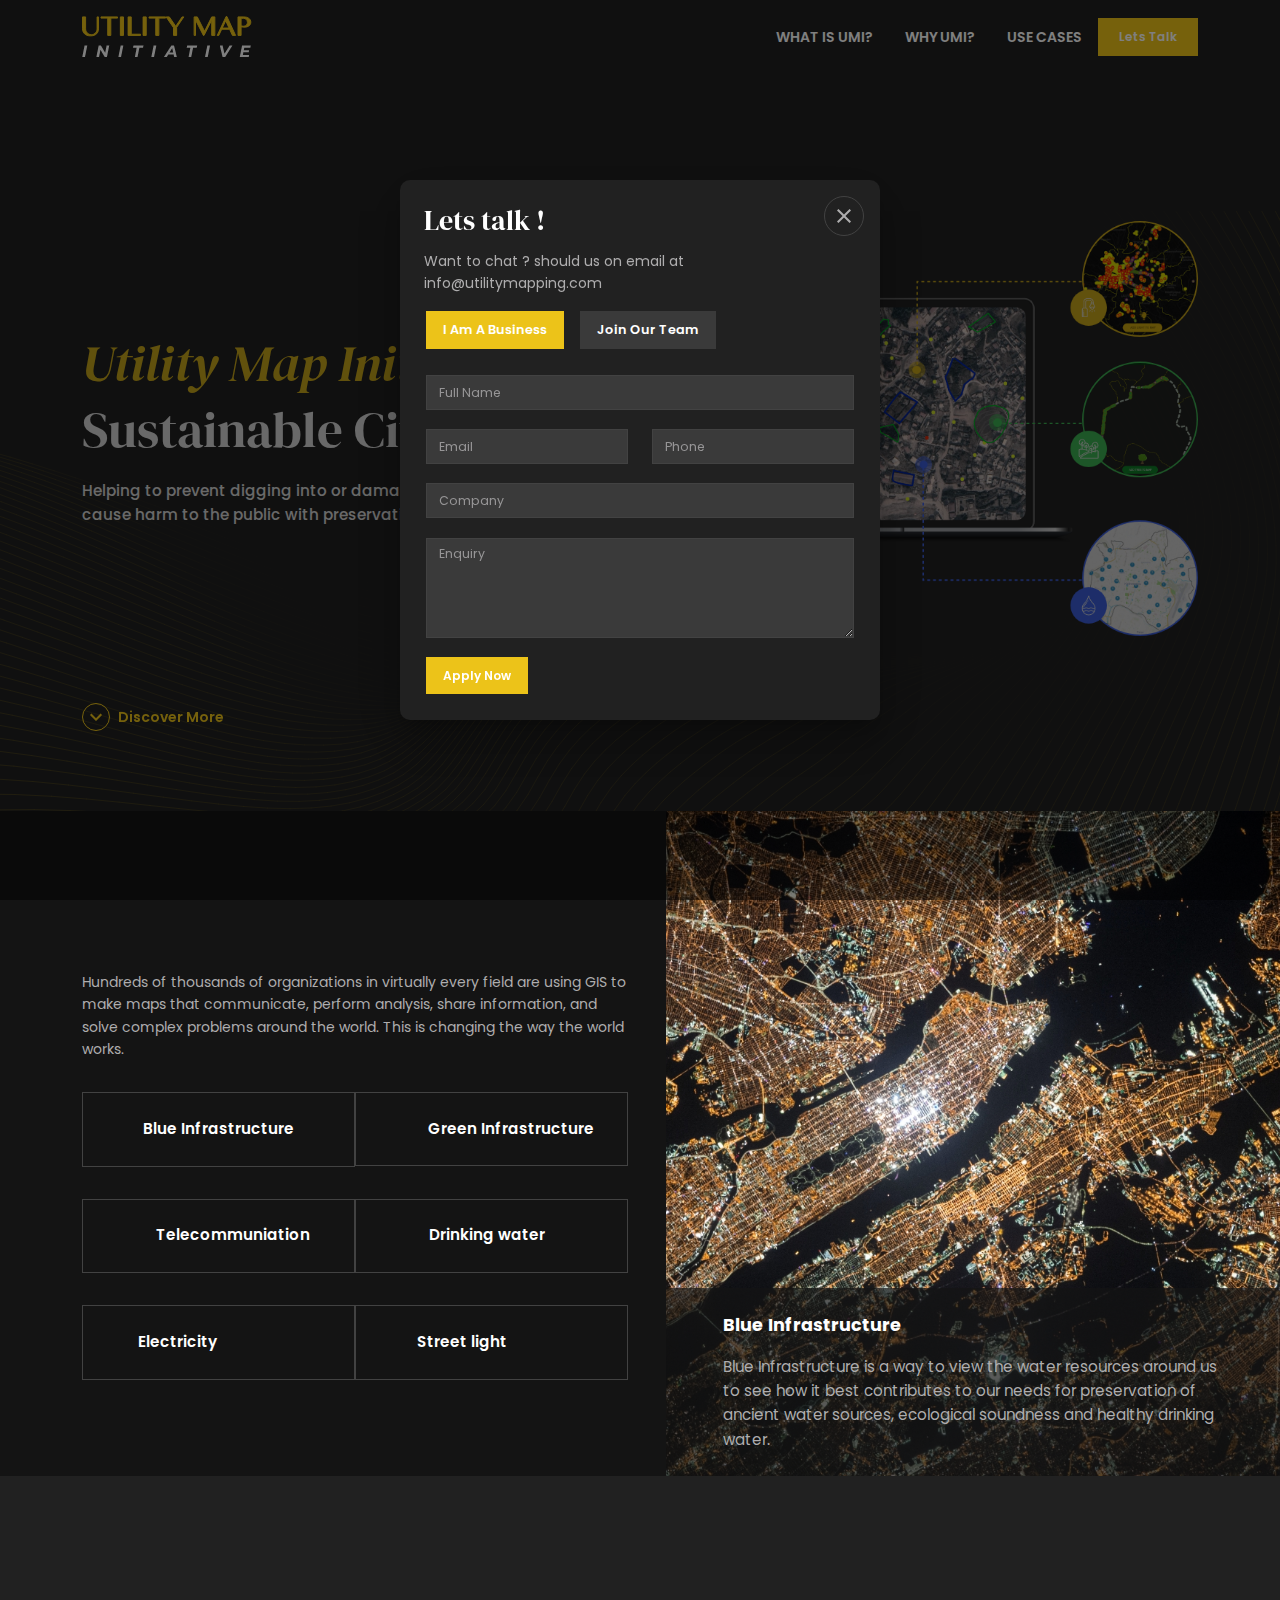
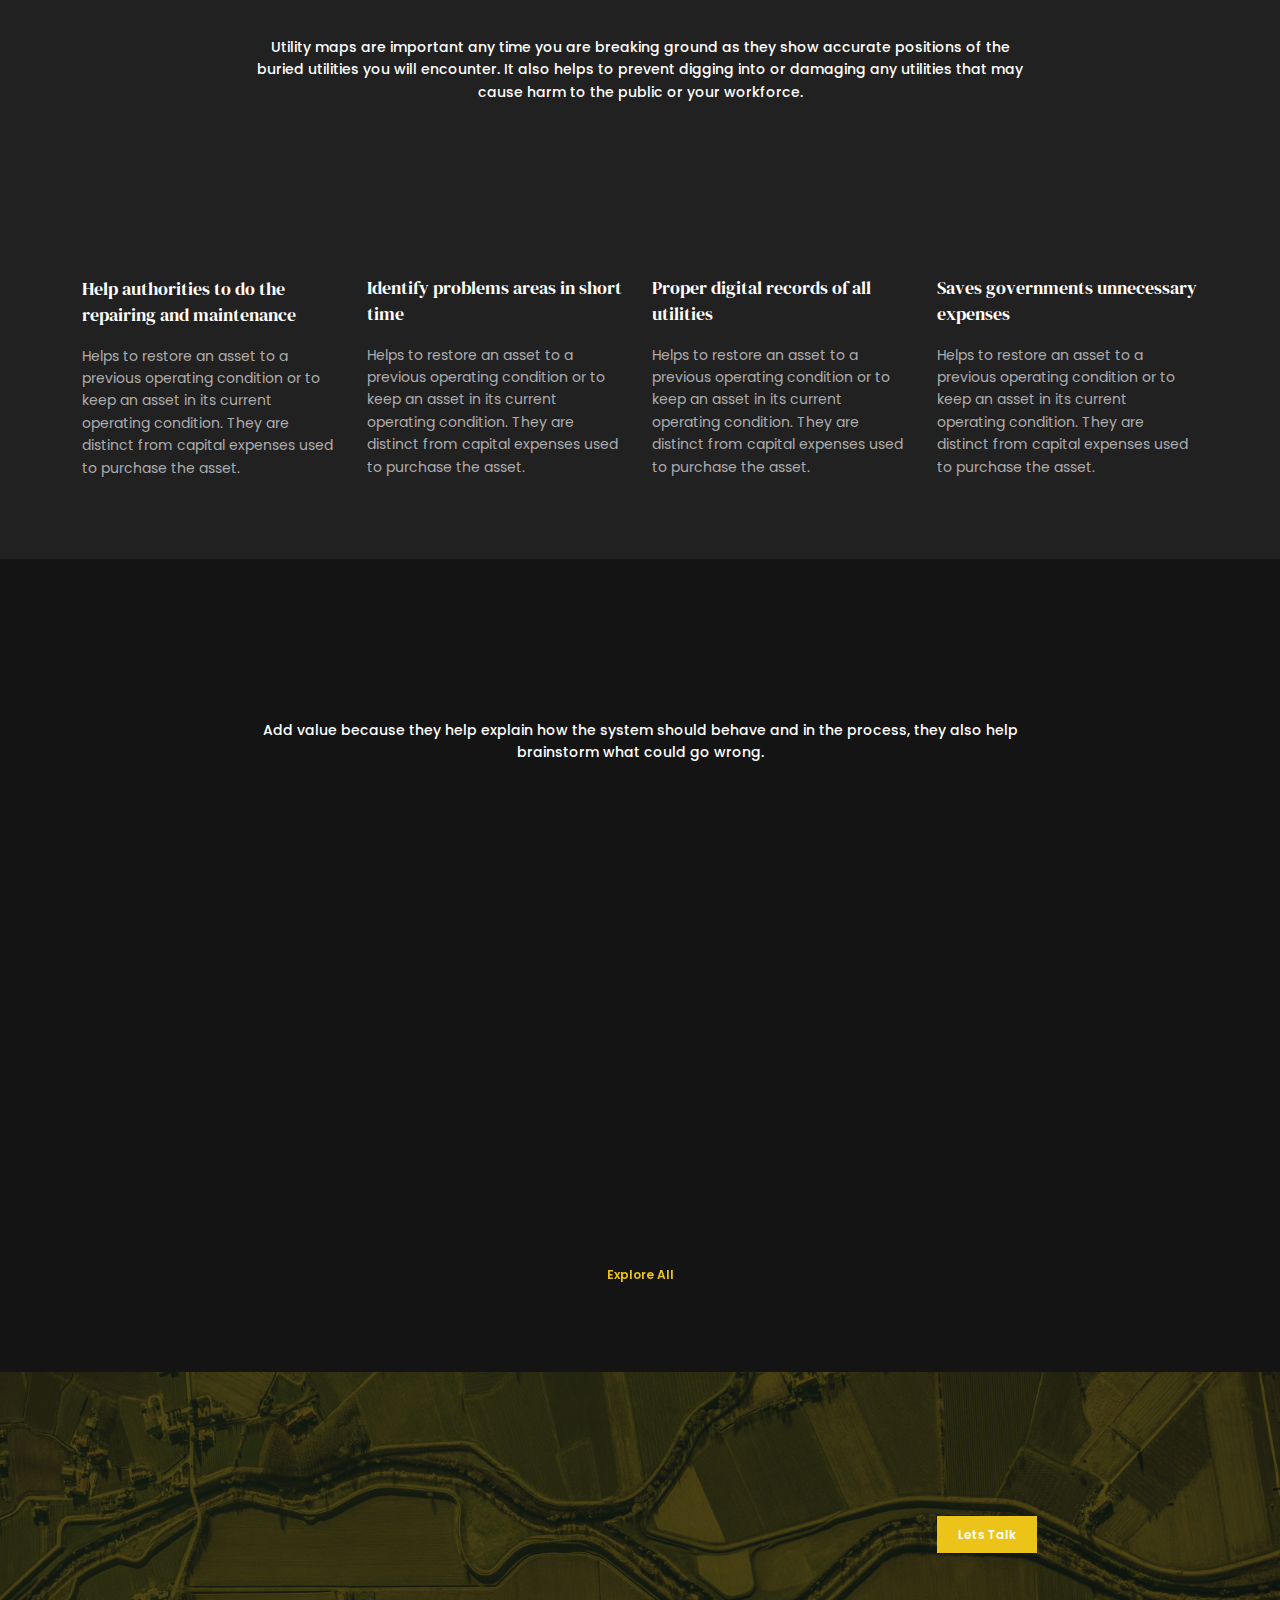
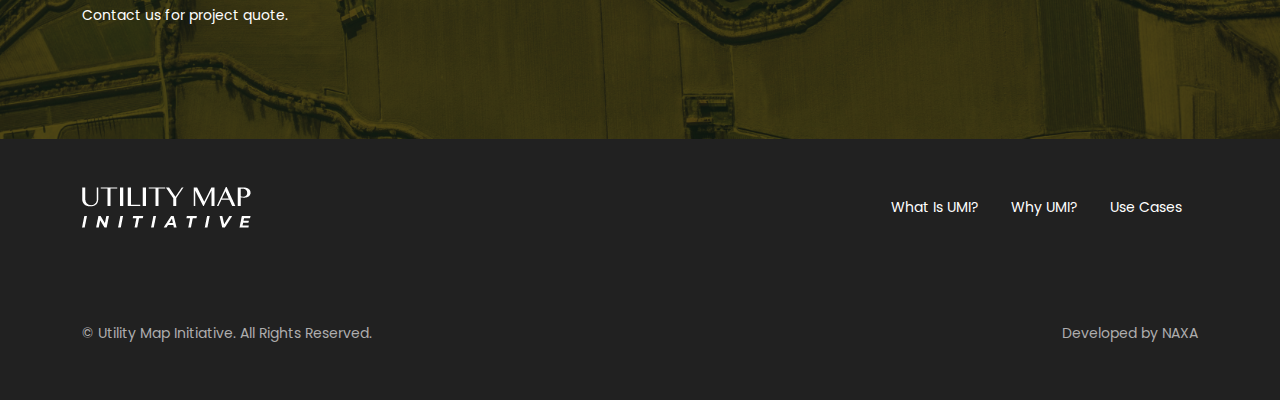
==== commit 7335aa5a: "lets talk modal" ====
--- a/index.html
+++ b/index.html
@@ -56,7 +56,7 @@
                             </li>
                         </ul>
                     </nav>
-                    <a href="#lets-talk" class="common-button is-bg lets-talk">Lets talk</a>
+                    <a href="#-talk" class="common-button is-bg lets-talk" popup-link="lets-talk">Lets talk</a>
                     <div class="toggle-button">
                         <span></span>
                         <span></span>
@@ -449,7 +449,7 @@
                 </div>
             </div>
         </section>
-        <section class="partner" id="lets-talk">
+        <section class="partner">
             <img src="images/partner-bg.png" alt="partner" />
             <div class="partner-inner">
                 <div class="container">
@@ -463,7 +463,8 @@
                         </div>
                         <div class="naxa-md-3">
                             <div class="mt-30">
-                                <button class="common-button is-bg" role="button">Lets talk</button>
+                                <a href="#" class="common-button is-bg" role="button" popup-link="lets-talk">Lets
+                                    talk</a>
                             </div>
                         </div>
                     </div>
@@ -548,6 +549,61 @@
         </div>
     </footer>
 
+    <div class="popup open" id="lets-talk">
+        <div class="popup-container ">
+            <div class="popup-body">
+                <span class="close-icon"><i class="material-icons">close</i></span>
+                <div class="popup-header no-flex mb-15 login-header">
+                    <h2>Lets talk !</h2>
+                    <p>Want to chat ? should us on email at <a href="">info@utilitymapping.com</a></p>
+                </div>
+                <div class="popup-content">
+                    <div class="custom-tab">
+                        <ul class="tab-list is-bg login-tab-list">
+                            <li><a class="is-active" href="#">I am a business</a></li>
+                            <li><a href="#">Join our team</a></li>
+                        </ul>
+                        <div class="custom-tab-content mt-15">
+                            <div class="tab-item is-active">
+                                <div class="row">
+                                    <div class="naxa-sm-12">
+                                        <div class="form-group">
+                                            <input type="text" placeholder="Full Name" class="form-control" />
+                                        </div>
+                                    </div>
+                                    <div class="naxa-sm-6">
+                                        <div class="form-group">
+                                            <input type="email" placeholder="Email" class="form-control" />
+                                        </div>
+                                    </div>
+                                    <div class="naxa-sm-6">
+                                        <div class="form-group">
+                                            <input type="number" placeholder="phone" class="form-control" />
+                                        </div>
+                                    </div>
+                                    <div class="naxa-sm-12">
+                                        <div class="form-group">
+                                            <input type="text" placeholder="Company" class="form-control" />
+                                        </div>
+                                    </div>
+                                    <div class="naxa-sm-12">
+                                        <div class="form-group">
+                                            <textarea class="form-control" placeholder="Enquiry"></textarea>
+                                        </div>
+                                    </div>
+                                    <div class="button is-flex is-start is-align-center">
+                                        <button class="common-button is-bg">Apply Now</button>
+                                    </div>
+                                </div>
+                            </div>
+                        </div>
+                    </div>
+                </div>
+
+            </div>
+        </div>
+    </div>
+
 
 
     <!-- Jquery Core Js -->
--- a/css/style.css
+++ b/css/style.css
@@ -1,9 +1,9 @@
 /*
-Template Name: Geodetic Portal;
+Template Name: Utility map;
 Template URI:
 Author: Prem Prasad Khanal
 Author URI: http://premkhanal.com.np/
-Description: Geodetic Portal is the first humanitarian digital platform designed for project monitoring and infrastructure quality assurance. 
+Description: Utility Map is the first humanitarian digital platform designed for project monitoring and infrastructure quality assurance. 
 Version: 1.0.0
 Primary use: Monitoring system
 */
@@ -6445,33 +6445,31 @@
     background-color: transparent;
     background-clip: padding-box;
     border: 1px solid #424242;
-    -webkit-border-radius: 10px;
-    -moz-border-radius: 10px;
-    -ms-border-radius: 10px;
-    border-radius: 10px; }
+    color: #AEADAE;
+    background-color: #3a3a3a; }
     input.form-control.placeholder,
     textarea.form-control.placeholder {
-      color: rgba(174, 173, 174, 0.4);
+      color: rgba(174, 173, 174, 0.8);
       font-size: .775rem;
       text-transform: capitalize; }
     input.form-control:-moz-placeholder,
     textarea.form-control:-moz-placeholder {
-      color: rgba(174, 173, 174, 0.4);
+      color: rgba(174, 173, 174, 0.8);
       font-size: .775rem;
       text-transform: capitalize; }
     input.form-control::-moz-placeholder,
     textarea.form-control::-moz-placeholder {
-      color: rgba(174, 173, 174, 0.4);
+      color: rgba(174, 173, 174, 0.8);
       font-size: .775rem;
       text-transform: capitalize; }
     input.form-control:-ms-input-placeholder,
     textarea.form-control:-ms-input-placeholder {
-      color: rgba(174, 173, 174, 0.4);
+      color: rgba(174, 173, 174, 0.8);
       font-size: .775rem;
       text-transform: capitalize; }
     input.form-control::-webkit-input-placeholder,
     textarea.form-control::-webkit-input-placeholder {
-      color: rgba(174, 173, 174, 0.4);
+      color: rgba(174, 173, 174, 0.8);
       font-size: .775rem;
       text-transform: capitalize; }
     input.form-control.is-valid,
@@ -6505,7 +6503,10 @@
       box-shadow: none;
       outline: none;
       -webkit-outline: none;
-      background-color: #FFEFEF; }
+      color: #ffffff; }
+    input.form-control:-internal-autofill-selected,
+    textarea.form-control:-internal-autofill-selected {
+      background-color: #3a3a3a !important; }
 
 input[type="date"].form-control,
 input[type="datetime-local"].form-control,
@@ -6540,16 +6541,6 @@
     color: #CC2A2A;
     margin-top: .5rem;
     display: none; }
-
-.input-in {
-  padding: .5rem;
-  -webkit-border-radius: 5px;
-  -moz-border-radius: 5px;
-  -ms-border-radius: 5px;
-  border-radius: 5px;
-  background-color: #F5F5F5; }
-  .input-in:focus-within {
-    background-color: #0dbc9d; }
 
 textarea.form-control {
   min-height: 100px; }
@@ -9280,9 +9271,9 @@
     margin: 2rem; }
     .popup .popup-container .popup-body,
     .window-popup .popup-container .popup-body {
-      max-width: 768px;
+      max-width: 300px;
+      min-width: 300px;
       width: 100%;
-      min-width: 768px;
       max-height: calc(100vh - 32px);
       -webkit-border-radius: 10px;
       -moz-border-radius: 10px;
@@ -9298,7 +9289,7 @@
       flex-direction: column;
       flex-grow: 0;
       flex-shrink: 0;
-      background-color: #ffffff;
+      background-color: #212121;
       position: relative;
       -webkit-transform: scale(0);
       -moz-transform: scale(0);
@@ -9313,13 +9304,13 @@
       @media only screen and (min-width: 480px) {
         .popup .popup-container .popup-body,
         .window-popup .popup-container .popup-body {
-          max-width: 280px;
-          min-width: 280px; } }
+          max-width: 400px;
+          min-width: 400px; } }
       @media only screen and (min-width: 576px) {
         .popup .popup-container .popup-body,
         .window-popup .popup-container .popup-body {
-          max-width: 360px;
-          min-width: 360px; } }
+          max-width: 480px;
+          min-width: 480px; } }
       @media only screen and (min-width: 1440px) {
         .popup .popup-container .popup-body,
         .window-popup .popup-container .popup-body {
@@ -9420,9 +9411,16 @@
           font-size: 1rem;
           font-weight: 600;
           text-transform: capitalize; }
+        .popup .popup-container .popup-body .popup-header h2,
+        .window-popup .popup-container .popup-body .popup-header h2 {
+          margin-bottom: .5rem; }
         .popup .popup-container .popup-body .popup-header.no-flex,
         .window-popup .popup-container .popup-body .popup-header.no-flex {
           display: initial; }
+        .popup .popup-container .popup-body .popup-header.login-header,
+        .window-popup .popup-container .popup-body .popup-header.login-header {
+          padding-right: 1.2rem;
+          padding-left: 1.5rem; }
       .popup .popup-container .popup-body .popup-content,
       .window-popup .popup-container .popup-body .popup-content {
         -webkit-box-flex: 1;
@@ -9461,9 +9459,13 @@
         .popup .popup-container .popup-body .popup-content.is-center,
         .window-popup .popup-container .popup-body .popup-content.is-center {
           text-align: center; }
-        .popup .popup-container .popup-body .popup-content .custom-tab .tab-list li a,
-        .window-popup .popup-container .popup-body .popup-content .custom-tab .tab-list li a {
-          font-size: .8rem; }
+        .popup .popup-container .popup-body .popup-content .custom-tab .tab-list,
+        .window-popup .popup-container .popup-body .popup-content .custom-tab .tab-list {
+          padding-right: .6125rem;
+          padding-left: .6125rem; }
+          .popup .popup-container .popup-body .popup-content .custom-tab .tab-list li a,
+          .window-popup .popup-container .popup-body .popup-content .custom-tab .tab-list li a {
+            font-size: .8rem; }
       .popup .popup-container .popup-body .popup-footer,
       .window-popup .popup-container .popup-body .popup-footer {
         display: -webkit-box;
@@ -9832,11 +9834,7 @@
     border: 1px solid transparent;
     color: #212121;
     cursor: pointer;
-    font-size: 0.75rem;
-    -webkit-border-radius: 24px;
-    -moz-border-radius: 24px;
-    -ms-border-radius: 24px;
-    border-radius: 24px; }
+    font-size: 0.75rem; }
     .tab-list li a span.counter {
       padding: 0 6px;
       -webkit-border-radius: 50%;
@@ -9851,12 +9849,10 @@
       margin-right: .6125rem;
       vertical-align: middle; }
   .tab-list li:not(:last-child) {
-    margin-right: .6125rem; }
-    @media only screen and (min-width: 1440px) {
-      .tab-list li:not(:last-child) {
-        margin-right: .5rem; } }
+    margin-right: 1rem; }
   .tab-list.is-bg li a {
-    background-color: #ffffff; }
+    background-color: #3a3a3a;
+    color: #ffffff; }
     .tab-list.is-bg li a.is-active, .tab-list.is-bg li a:hover {
       color: #ffffff;
       background-color: #ECC319; }
@@ -11297,7 +11293,8 @@
     padding: 2rem 0; }
     .partner .partner-inner h2 {
       font-size: 2rem;
-      margin-bottom: 1rem; }
+      margin-bottom: 1rem;
+      line-height: 1.3; }
       @media only screen and (min-width: 1024px) {
         .partner .partner-inner h2 {
           font-size: 2.5rem; } }
@@ -11305,6 +11302,26 @@
       color: #ffffff; }
     .partner .partner-inner .parnter-content {
       max-width: 500px; }
+  .partner .common-button {
+    max-width: 100px; }
+
+.lets-talk-wrapper {
+  min-height: 100vh;
+  padding: 1.5rem; }
+  .lets-talk-wrapper .lets-talk {
+    max-width: 600px;
+    margin: 0 auto;
+    background-color: #2c2c2c;
+    padding: 1.5rem; }
+  .lets-talk-wrapper .lets-talk-header {
+    margin-bottom: 2rem;
+    padding: 0 1rem; }
+    .lets-talk-wrapper .lets-talk-header h2 {
+      margin-bottom: .5rem; }
+    .lets-talk-wrapper .lets-talk-header p a {
+      color: #ECC319; }
+  .lets-talk-wrapper .tab-list {
+    padding: 0 1rem; }
 
 .weight-500 {
   font-weight: 500; }
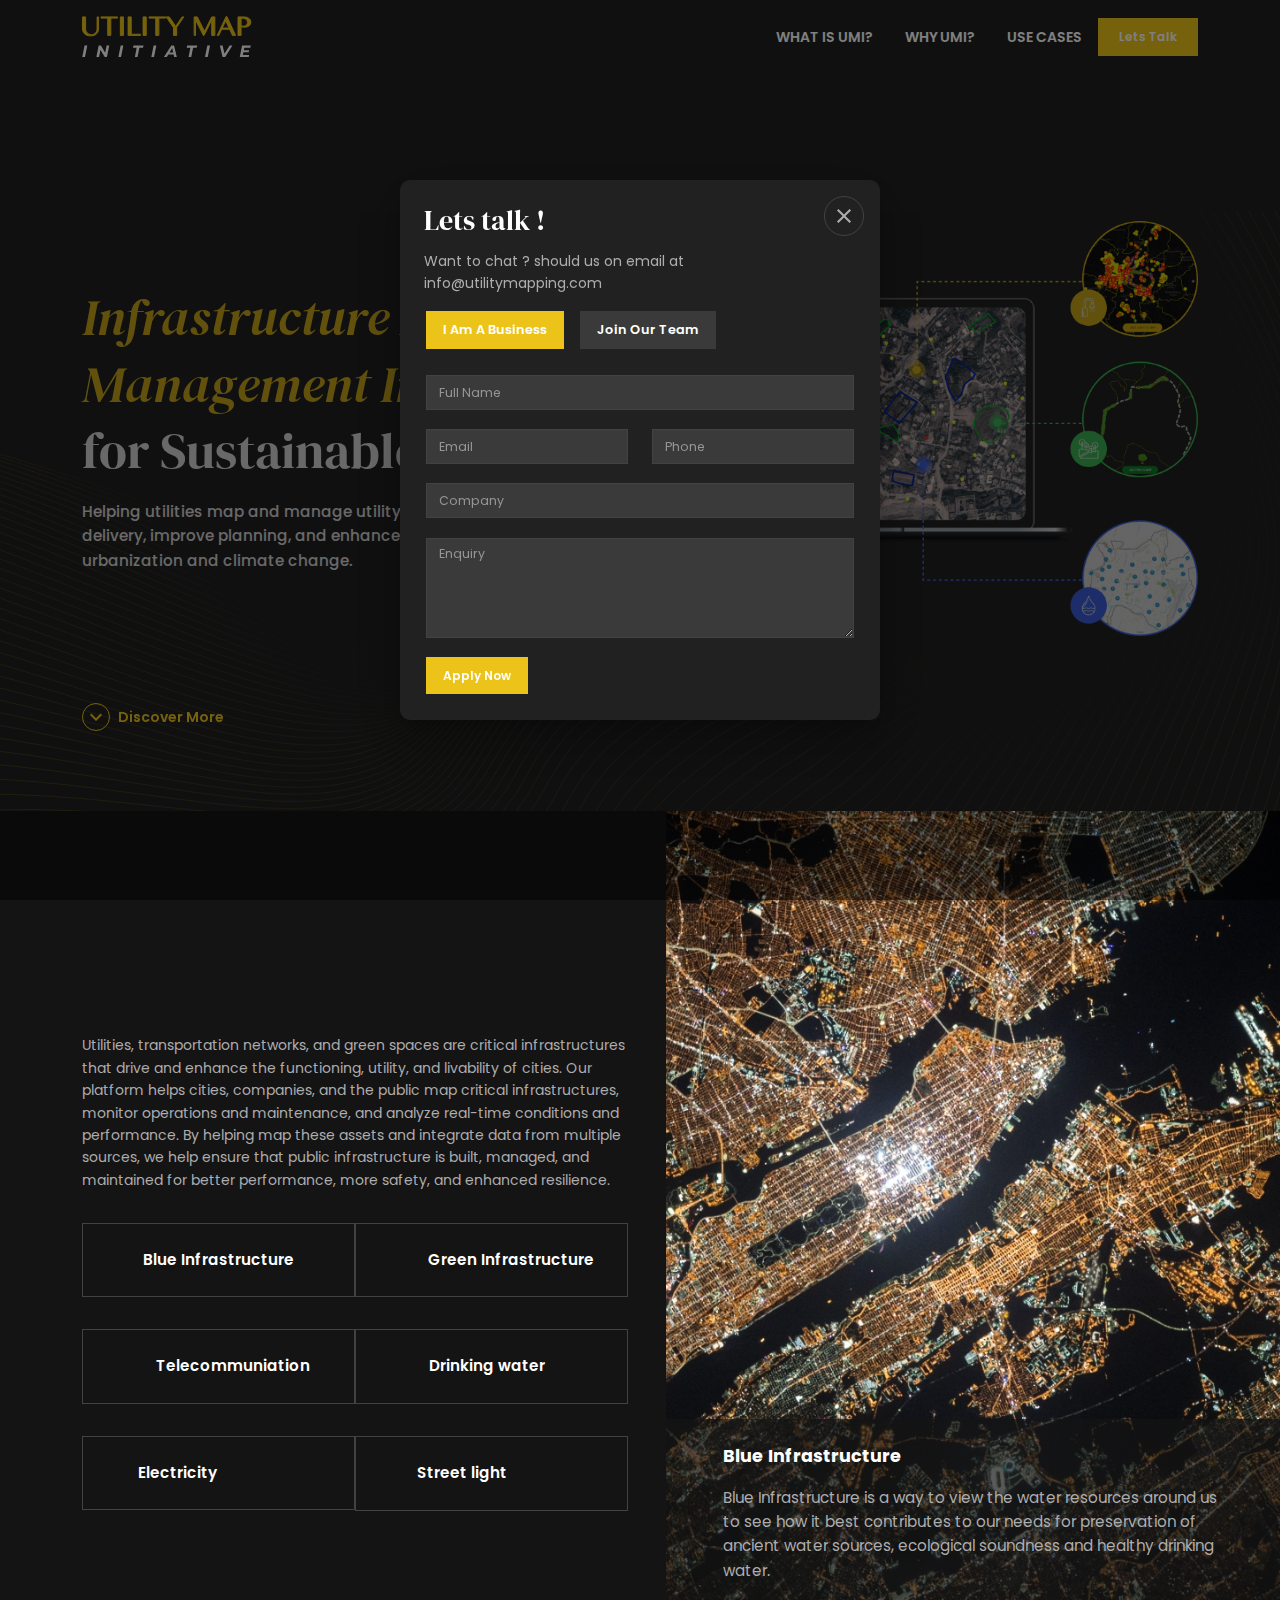
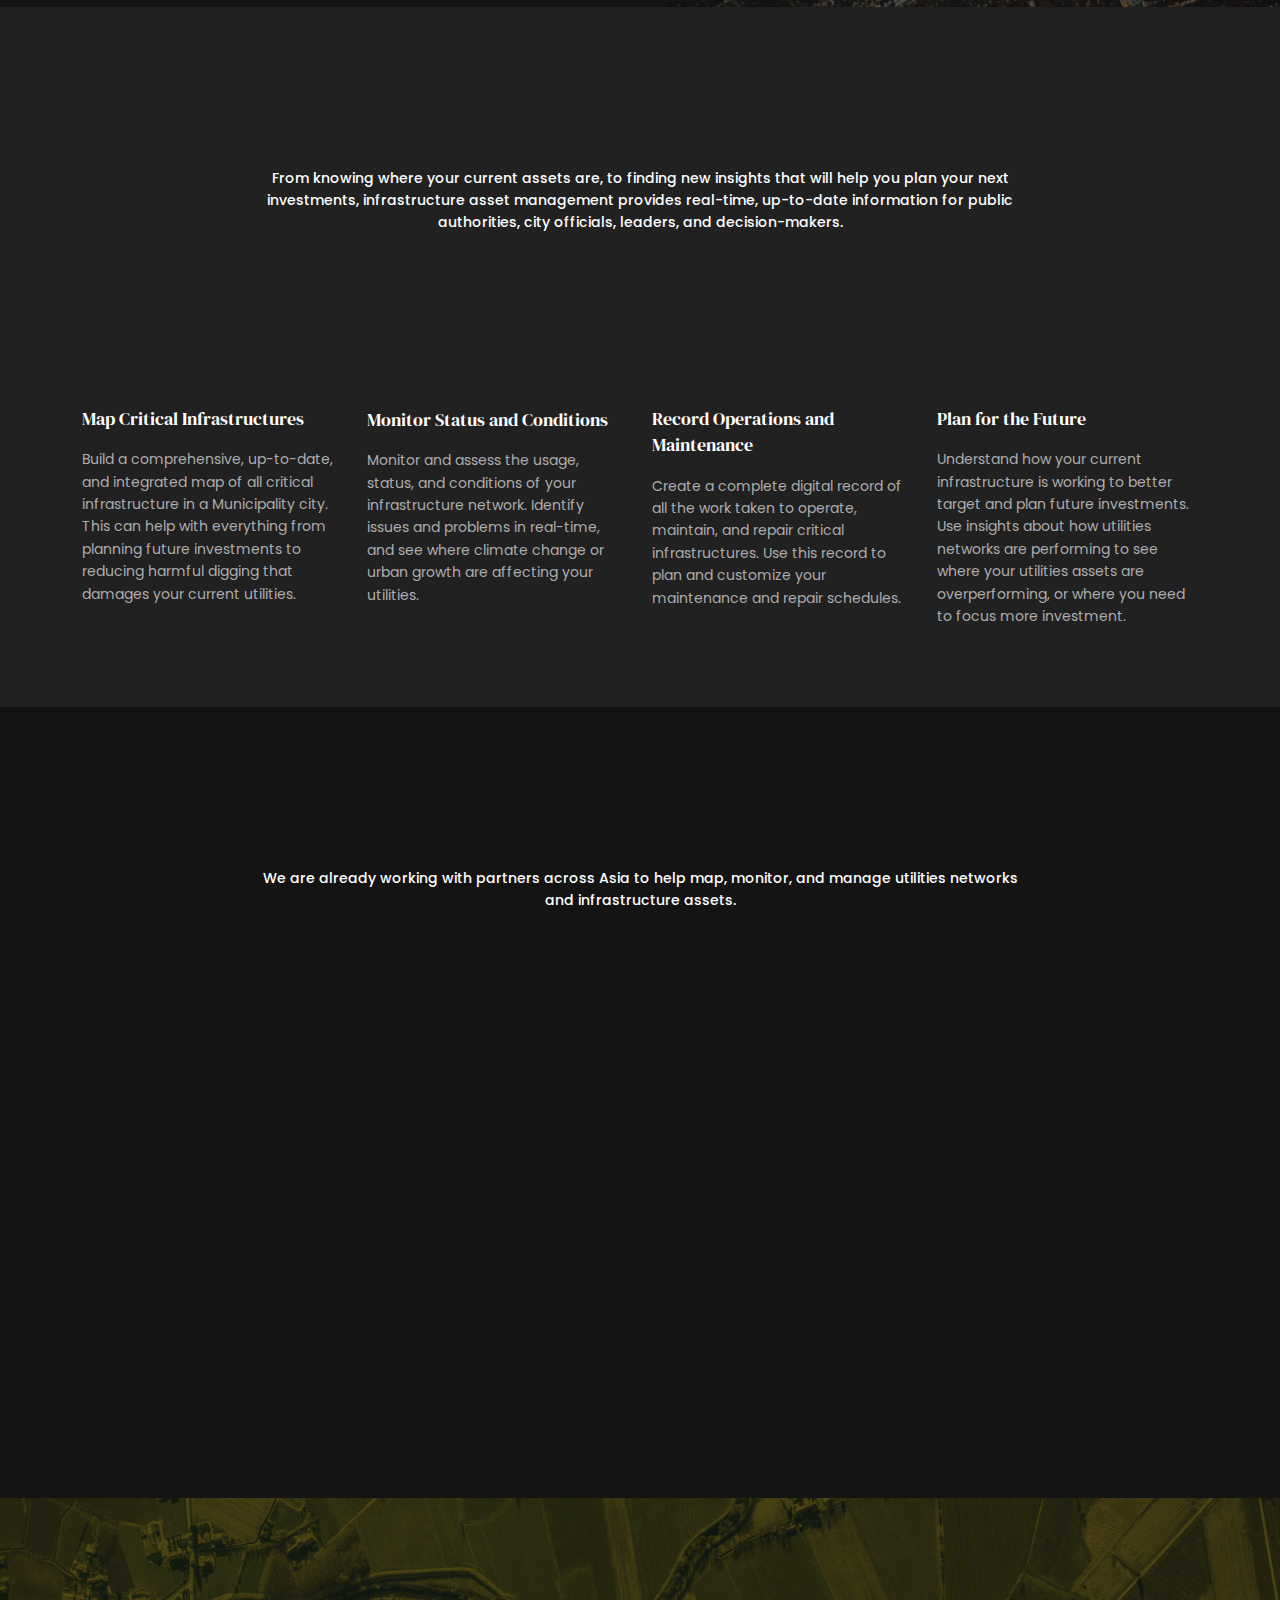
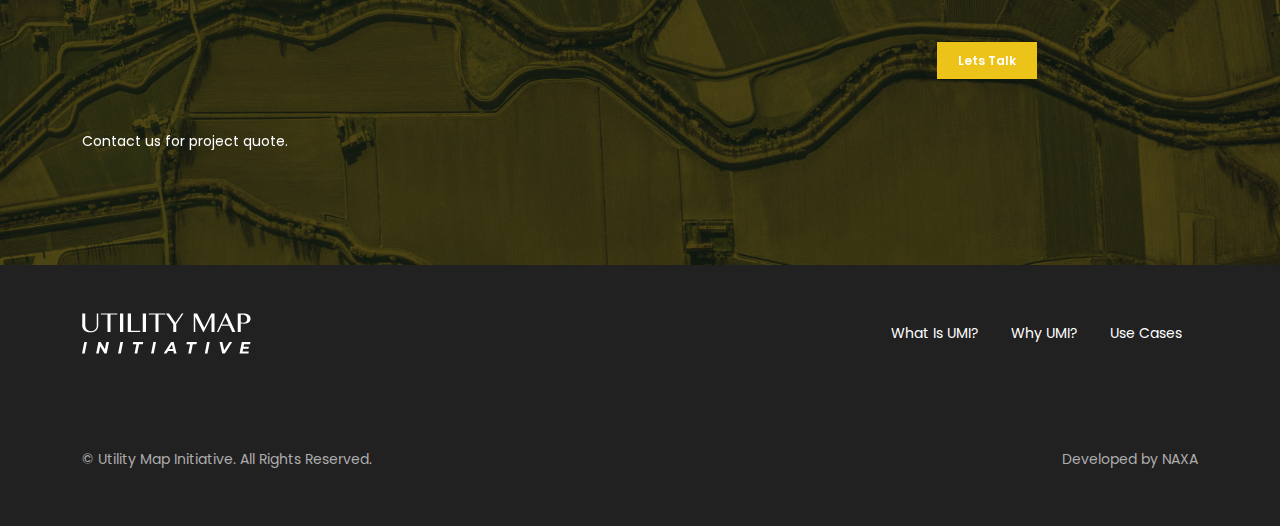
==== commit 016ee75b: "refact: content for home" ====
--- a/index.html
+++ b/index.html
@@ -74,12 +74,9 @@
                     <div class="row is-flex is-stretch is-align-center banner-inner">
                         <div class="naxa-lg-6">
                             <div class="banner-content">
-                                <h1 data-aos="fade-up" data-aos-duration="3000"><span class="is-italic"> Utility Map
-                                        Initiative </span>
+                                <h1 data-aos="fade-up" data-aos-duration="3000"><span class="is-italic"> Infrastructure Asset Management Initiative </span>
                                     for Sustainable Cities</h1>
-                                <p>Helping to prevent digging into or damaging any utilities that may cause harm to the
-                                    public
-                                    with preservation of it.</p>
+                                <p>Helping utilities map and manage utility networks to improve service delivery, improve planning, and enhance resilience in the face of urbanization and climate change. </p>
 
                             </div>
                         </div>
@@ -106,15 +103,9 @@
                     <div class="naxa-lg-6">
                         <div class="whatis-content">
                             <div class="is-title mb-15">
-                                <h2 data-aos="fade-up" data-aos-duration="3000">What is <span class="is-italic">Utility
-                                        Map Initiative?</span></h2>
-                            </div>
-                            <p class="mb-15">Hundreds of thousands of organizations in virtually every field are using
-                                GIS to make
-                                maps
-                                that communicate, perform analysis, share information, and solve complex problems around
-                                the
-                                world. This is changing the way the world works.</p>
+                                <h2 data-aos="fade-up" data-aos-duration="3000">What is <span class="is-italic">Infrastructure Asset Management? </span></h2>
+                            </div>
+                            <p class="mb-15">Utilities, transportation networks, and green spaces are critical infrastructures that drive and enhance the functioning, utility, and livability of cities. Our platform helps cities, companies, and the public map critical infrastructures, monitor operations and maintenance, and analyze real-time conditions and performance. By helping map these assets and integrate data from multiple sources, we help ensure that public infrastructure is built, managed, and maintained for better performance, more safety, and enhanced resilience. </p>
                             <div class="row no-gutter">
                                 <div class="naxa-md-6">
                                     <div class="whatis-summary mt-15">
@@ -312,36 +303,29 @@
         <section class="feature">
             <div class="container">
                 <div class="is-title is-center ">
-                    <h2 class="mb-15" data-aos="fade-up" data-aos-duration="2000"> Why <span class="is-italic">Utility
-                            Map Initiative?</span></h2>
-                    <p>Utility maps are important any time you are breaking ground as they show accurate positions of
-                        the buried utilities you will encounter. It also helps to prevent digging into or damaging any
-                        utilities that may cause harm to the public or your workforce.</p>
+                    <h2 class="mb-15" data-aos="fade-up" data-aos-duration="2000"> Why  <span class="is-italic">Infrastructure Asset Management?</span></h2>
+                    <p>From knowing where your current assets are, to finding new insights that will help you plan your next investments, infrastructure asset management provides real-time, up-to-date information for public authorities, city officials, leaders, and decision-makers. </p>
                 </div>
                 <div class="row">
                     <div class="naxa-xl-3 naxal-md-6">
                         <div class="feature-card mt-15">
                             <figure>
-                                <img src="images/technology.png" alt="" data-aos="fade-up" data-aos-duration="1200" />
+                                <img src="images/identify.png" alt="" data-aos="fade-up" data-aos-duration="1200" />
                             </figure>
                             <div class="feature-content mt-30">
-                                <h4 class="mb-15">Help authorities to do the repairing and maintenance</h4>
-                                <p>Helps to restore an asset to a previous operating condition or to keep an asset in
-                                    its current operating condition. They are distinct from capital expenses used to
-                                    purchase the asset.</p>
+                                <h4 class="mb-15">Map Critical Infrastructures</h4>
+                                <p>Build a comprehensive, up-to-date, and integrated map of all critical infrastructure in a Municipality city. This can help with everything from planning future investments to reducing harmful digging that damages your current utilities. </p>
                             </div>
                         </div>
                     </div>
                     <div class="naxa-xl-3 naxal-md-6">
                         <div class="feature-card mt-15">
                             <figure>
-                                <img src="images/identify.png" alt="" data-aos="fade-up" data-aos-duration="1500" />
+                                <img src="images/technology.png" alt="" data-aos="fade-up" data-aos-duration="1500" />
                             </figure>
                             <div class="feature-content mt-30">
-                                <h4 class="mb-15">Identify problems areas in short time</h4>
-                                <p>Helps to restore an asset to a previous operating condition or to keep an asset in
-                                    its current operating condition. They are distinct from capital expenses used to
-                                    purchase the asset.</p>
+                                <h4 class="mb-15">Monitor Status and Conditions</h4>
+                                <p>Monitor and assess the usage, status, and conditions of your infrastructure network. Identify issues and problems in real-time, and see where climate change or urban growth are affecting your utilities.  </p>
                             </div>
                         </div>
                     </div>
@@ -351,11 +335,8 @@
                                 <img src="images/laptop.png" alt="" data-aos="fade-up" data-aos-duration="1800" />
                             </figure>
                             <div class="feature-content mt-30">
-                                <h4 class="mb-15">Proper digital records of all
-                                    utilities</h4>
-                                <p>Helps to restore an asset to a previous operating condition or to keep an asset in
-                                    its current operating condition. They are distinct from capital expenses used to
-                                    purchase the asset.</p>
+                                <h4 class="mb-15">Record Operations and Maintenance</h4>
+                                <p>Create a complete digital record of all the work taken to operate, maintain, and repair critical infrastructures. Use this record to plan and customize your maintenance and repair schedules. </p>
                             </div>
                         </div>
                     </div>
@@ -365,10 +346,8 @@
                                 <img src="images/save.png" alt="" data-aos="fade-up" data-aos-duration="2100" />
                             </figure>
                             <div class="feature-content mt-30">
-                                <h4 class="mb-15">Saves governments unnecessary expenses</h4>
-                                <p>Helps to restore an asset to a previous operating condition or to keep an asset in
-                                    its current operating condition. They are distinct from capital expenses used to
-                                    purchase the asset.</p>
+                                <h4 class="mb-15">Plan for the Future</h4>
+                                <p>Understand how your current infrastructure is working to better target and plan future investments. Use insights about how utilities networks are performing to see where your utilities assets are overperforming, or where you need to focus more investment. </p>
                             </div>
                         </div>
                     </div>
@@ -379,8 +358,7 @@
             <div class="container">
                 <div class="is-title is-center mb-30">
                     <h2 class="mb-15" data-aos="fade-up" data-aos-duration="2000"> Use Cases </span></h2>
-                    <p>Add value because they help explain how the system should behave and in the process, they also
-                        help brainstorm what could go wrong.</p>
+                    <p>We are already working with partners across Asia to help map, monitor, and manage utilities networks and infrastructure assets. </p>
                 </div>
                 <div class="row">
                     <div class="naxa-xl-4 naxa-md-6">
@@ -389,11 +367,11 @@
                                 <img src="images/lights on.jpg" alt="" />
                             </figure>
                             <div class="cases-content mt-30">
-                                <h4 class="mb-15">Lights on</h4>
-                                <p>An initiative is to mainstream street lights in the development policy..</p>
+                                <h4 class="mb-15">Cox’s Bazar Bangladesh</h4>
+                                <p>A new platform to collect reports of broken infrastructure in refugee camps, direct relevant authorities to fix the problems, and build accountability into the humanitarian response. </p>
                                 <div class="partner-text   mt-15 mb-15">
                                     <strong>Partners</strong>
-                                    <p>Naxa, YLAB</p>
+                                    <p>Naxa</p>
                                 </div>
                             </div>
 
@@ -403,7 +381,7 @@
                             </div>
                         </div>
                     </div>
-                    <div class="naxa-xl-4 naxa-md-6">
+                    <!-- <div class="naxa-xl-4 naxa-md-6">
                         <div class="cases-card mt-15" data-aos="fade-up" data-aos-duration="2000">
                             <figure>
                                 <img src="images/image56.jpg" alt="" />
@@ -442,11 +420,11 @@
                                 <button class="common-button no-border" role="button">Explore</button>
                             </div>
                         </div>
-                    </div>
-                </div>
-                <div class="explore-all is-flex is-center is-align-center mt-30">
+                    </div> -->
+                </div>
+                <!-- <div class="explore-all is-flex is-center is-align-center mt-30">
                     <button class="common-button no-border ">Explore all</button>
-                </div>
+                </div> -->
             </div>
         </section>
         <section class="partner">
